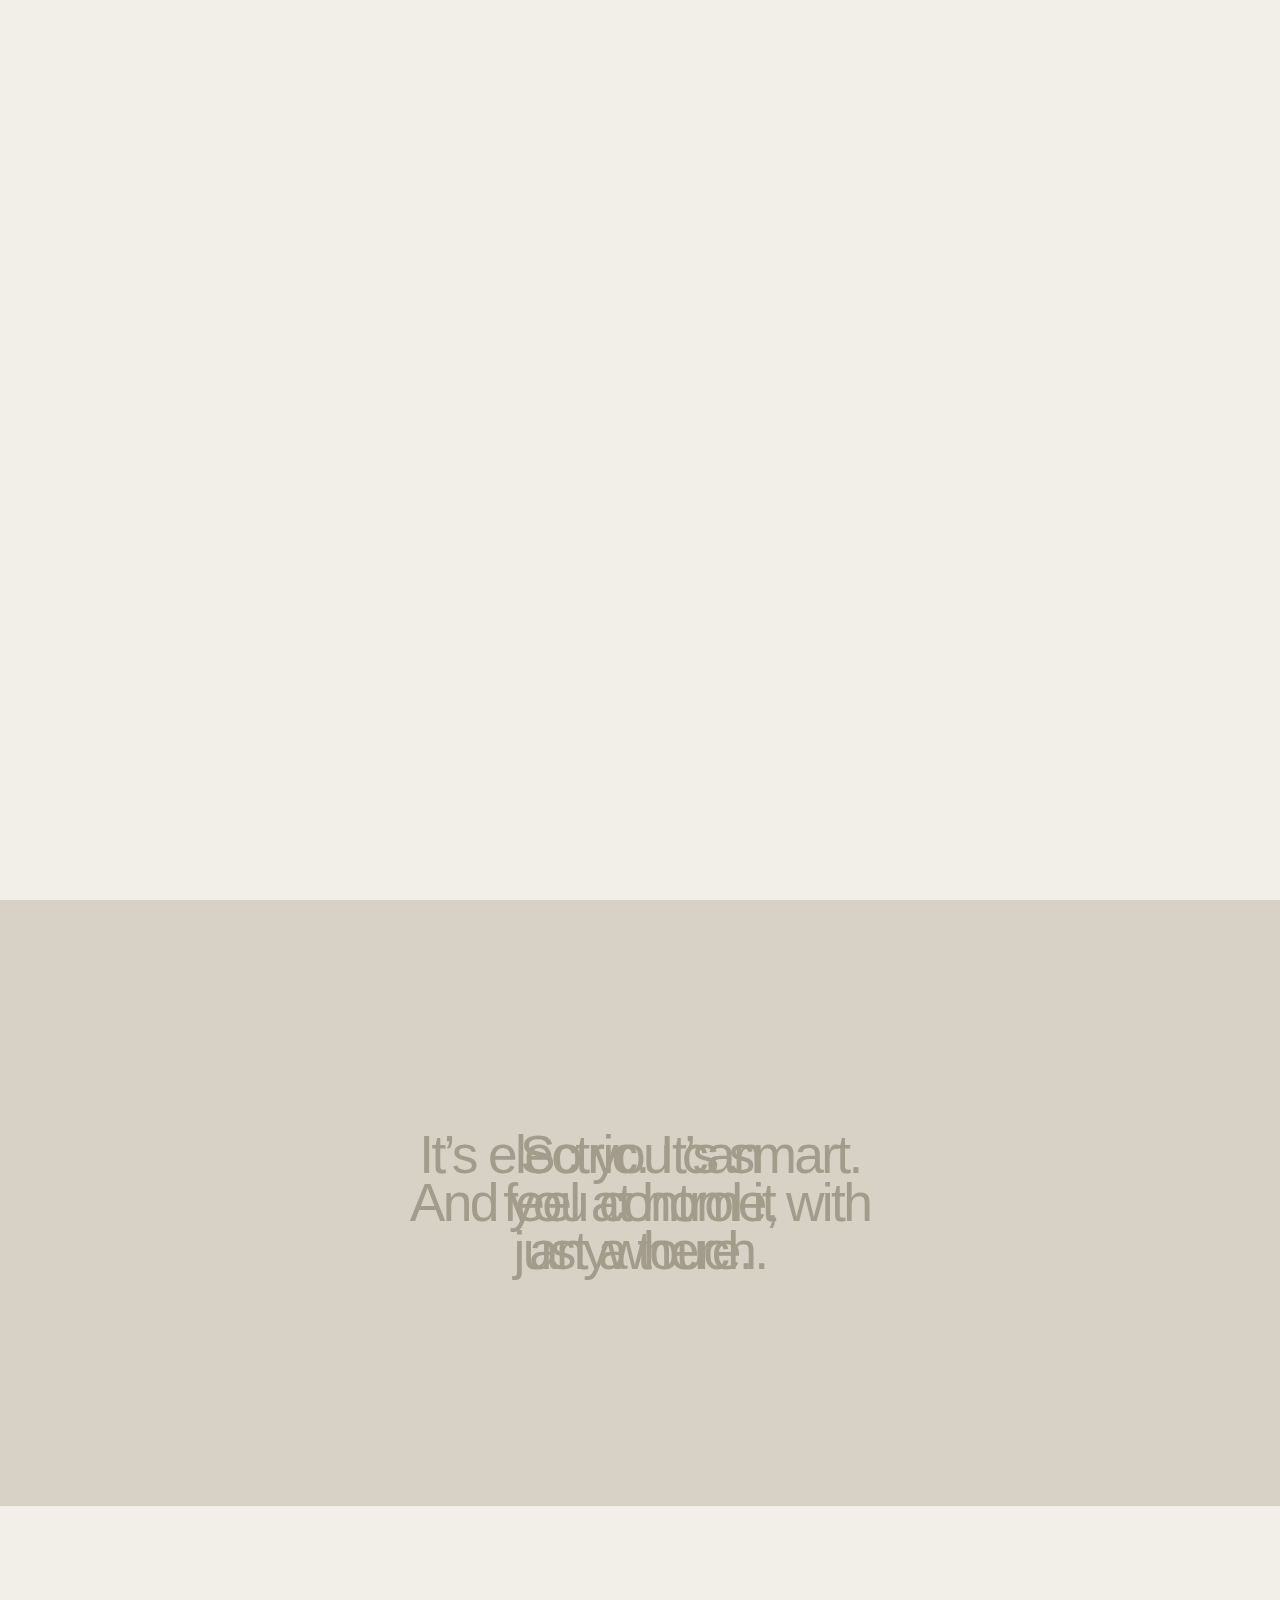
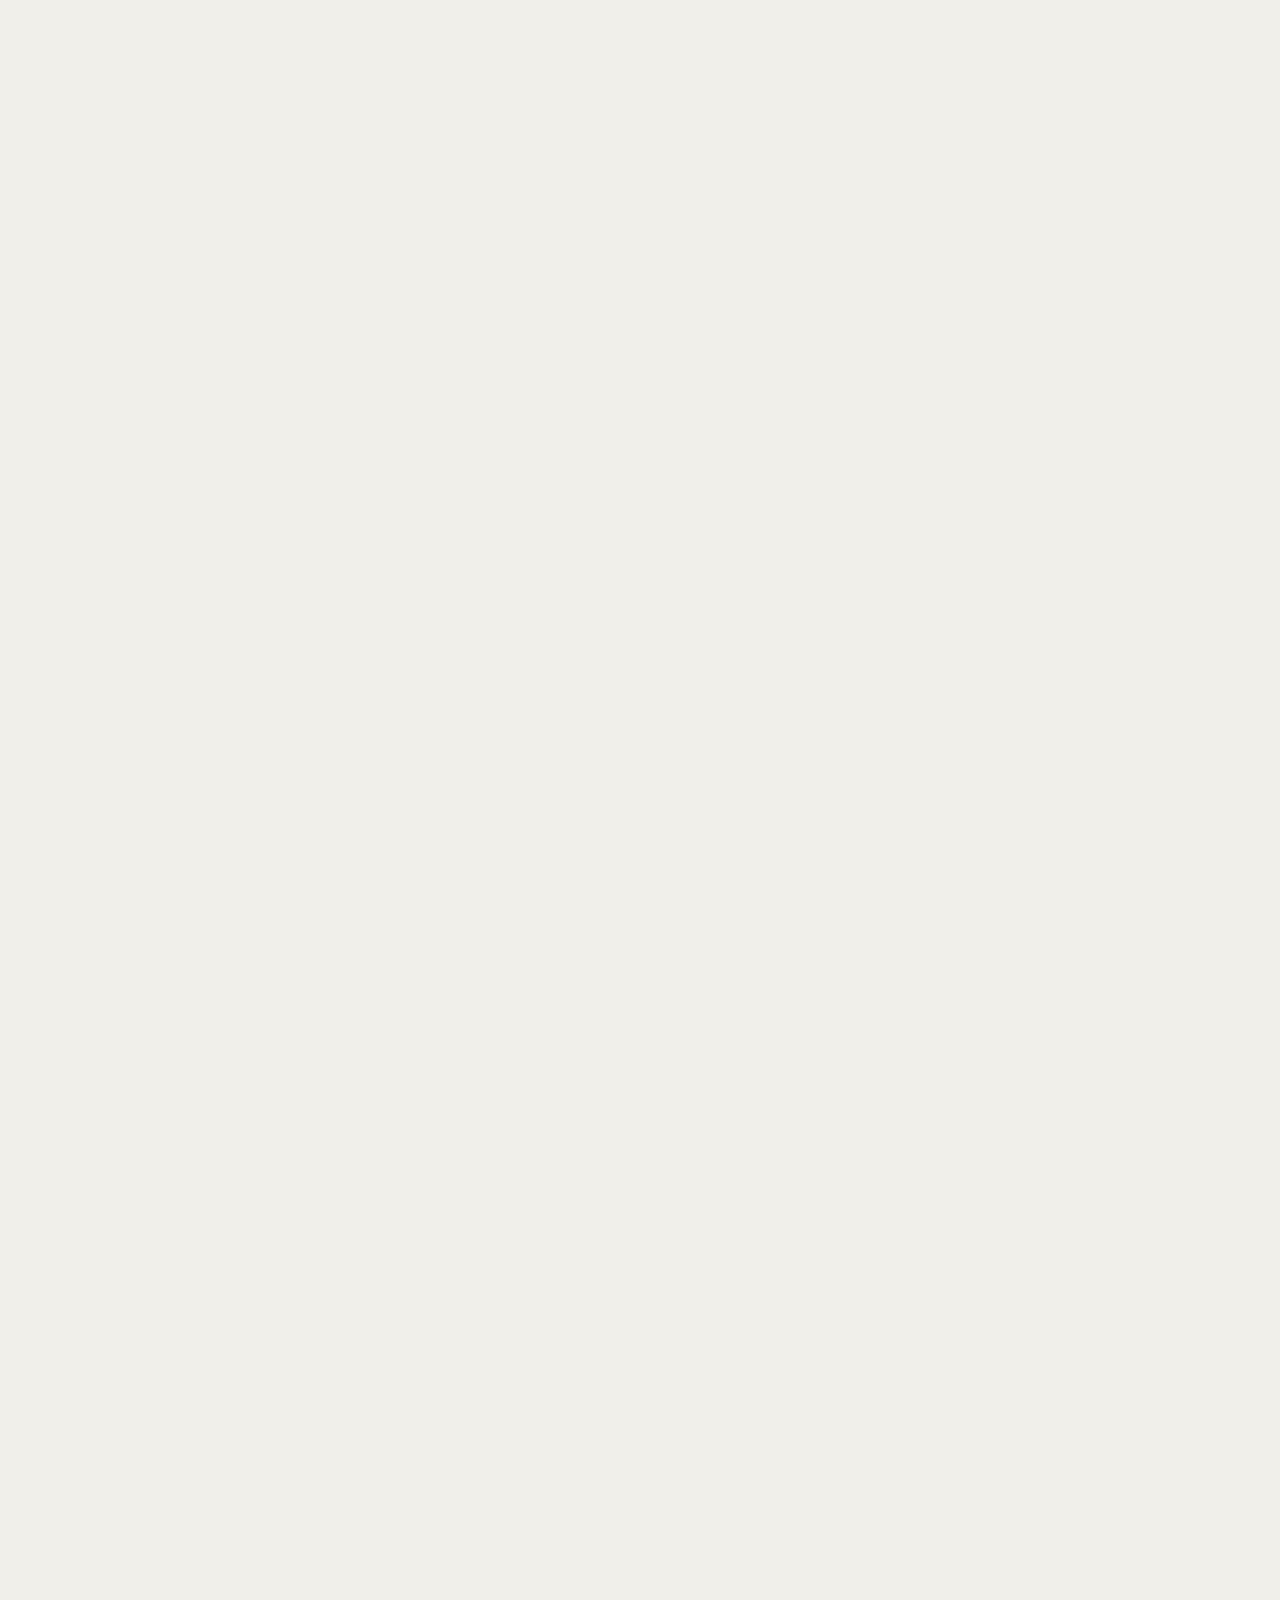
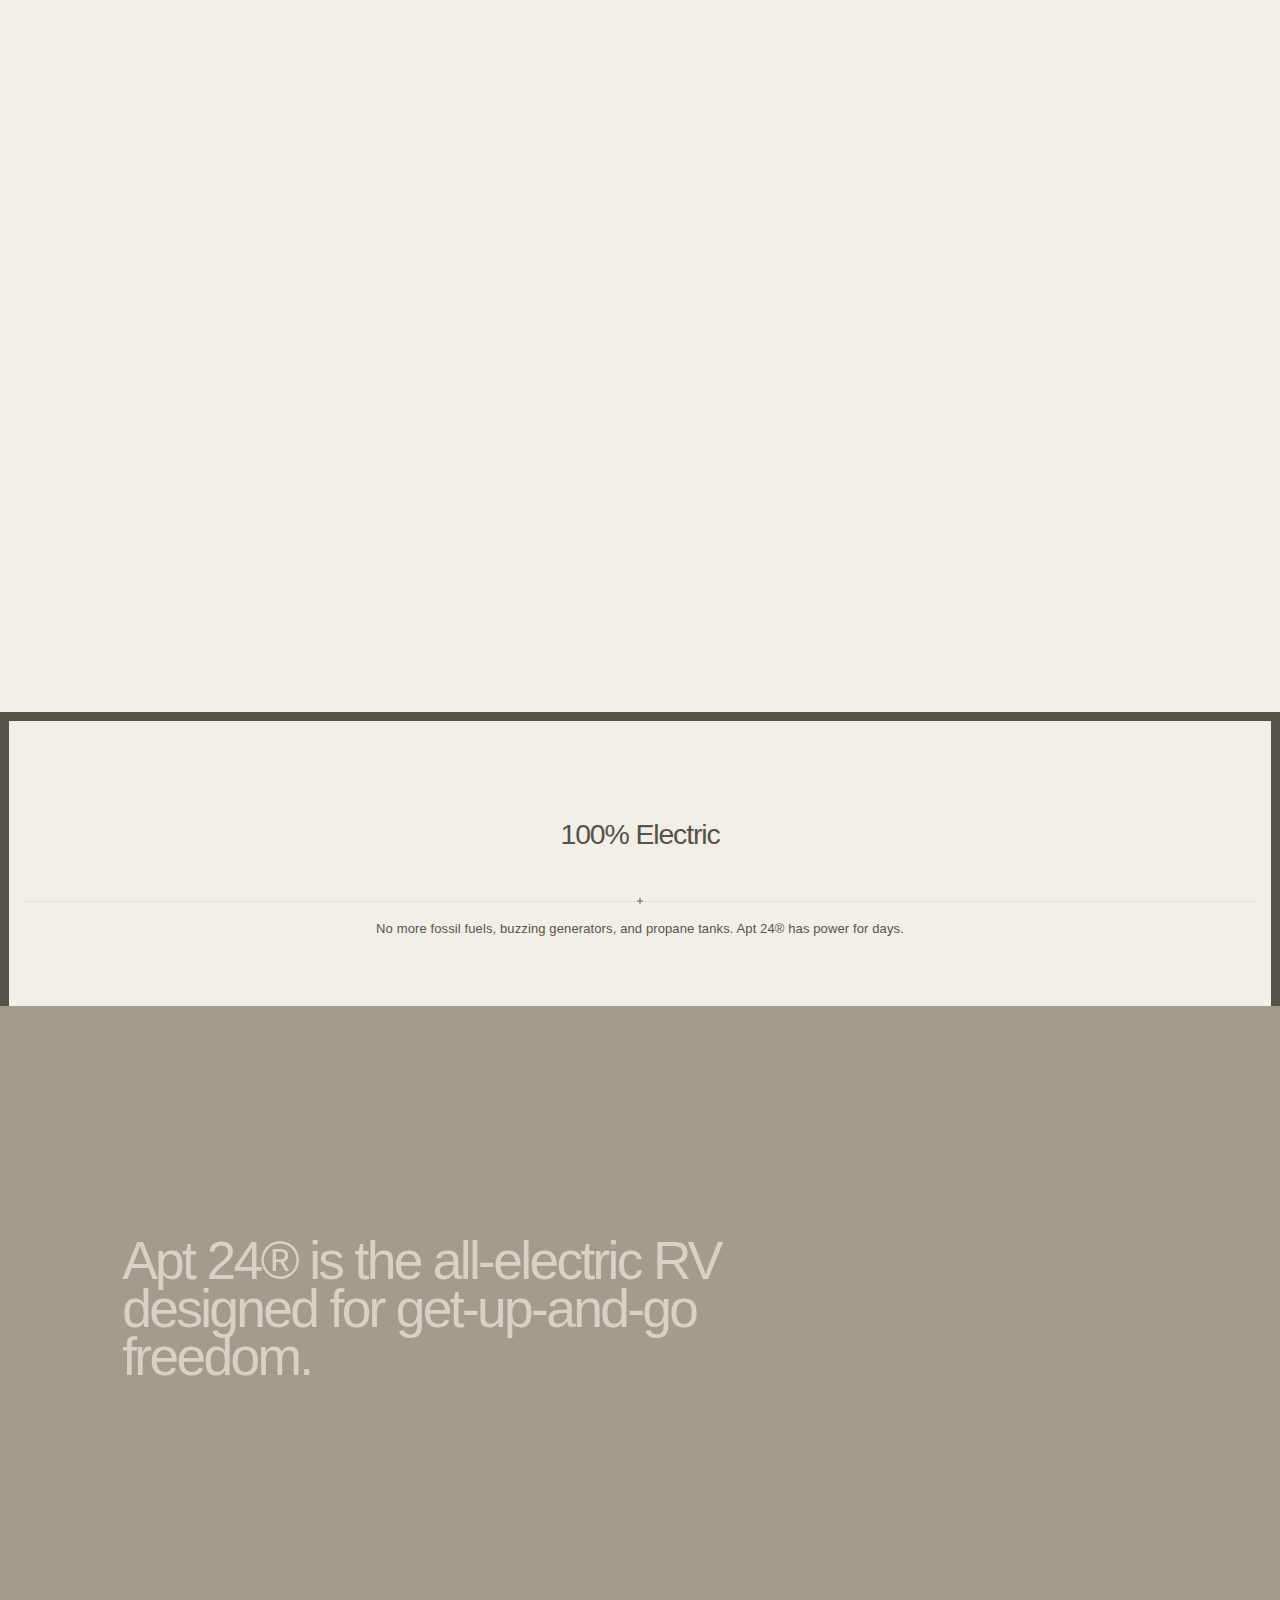
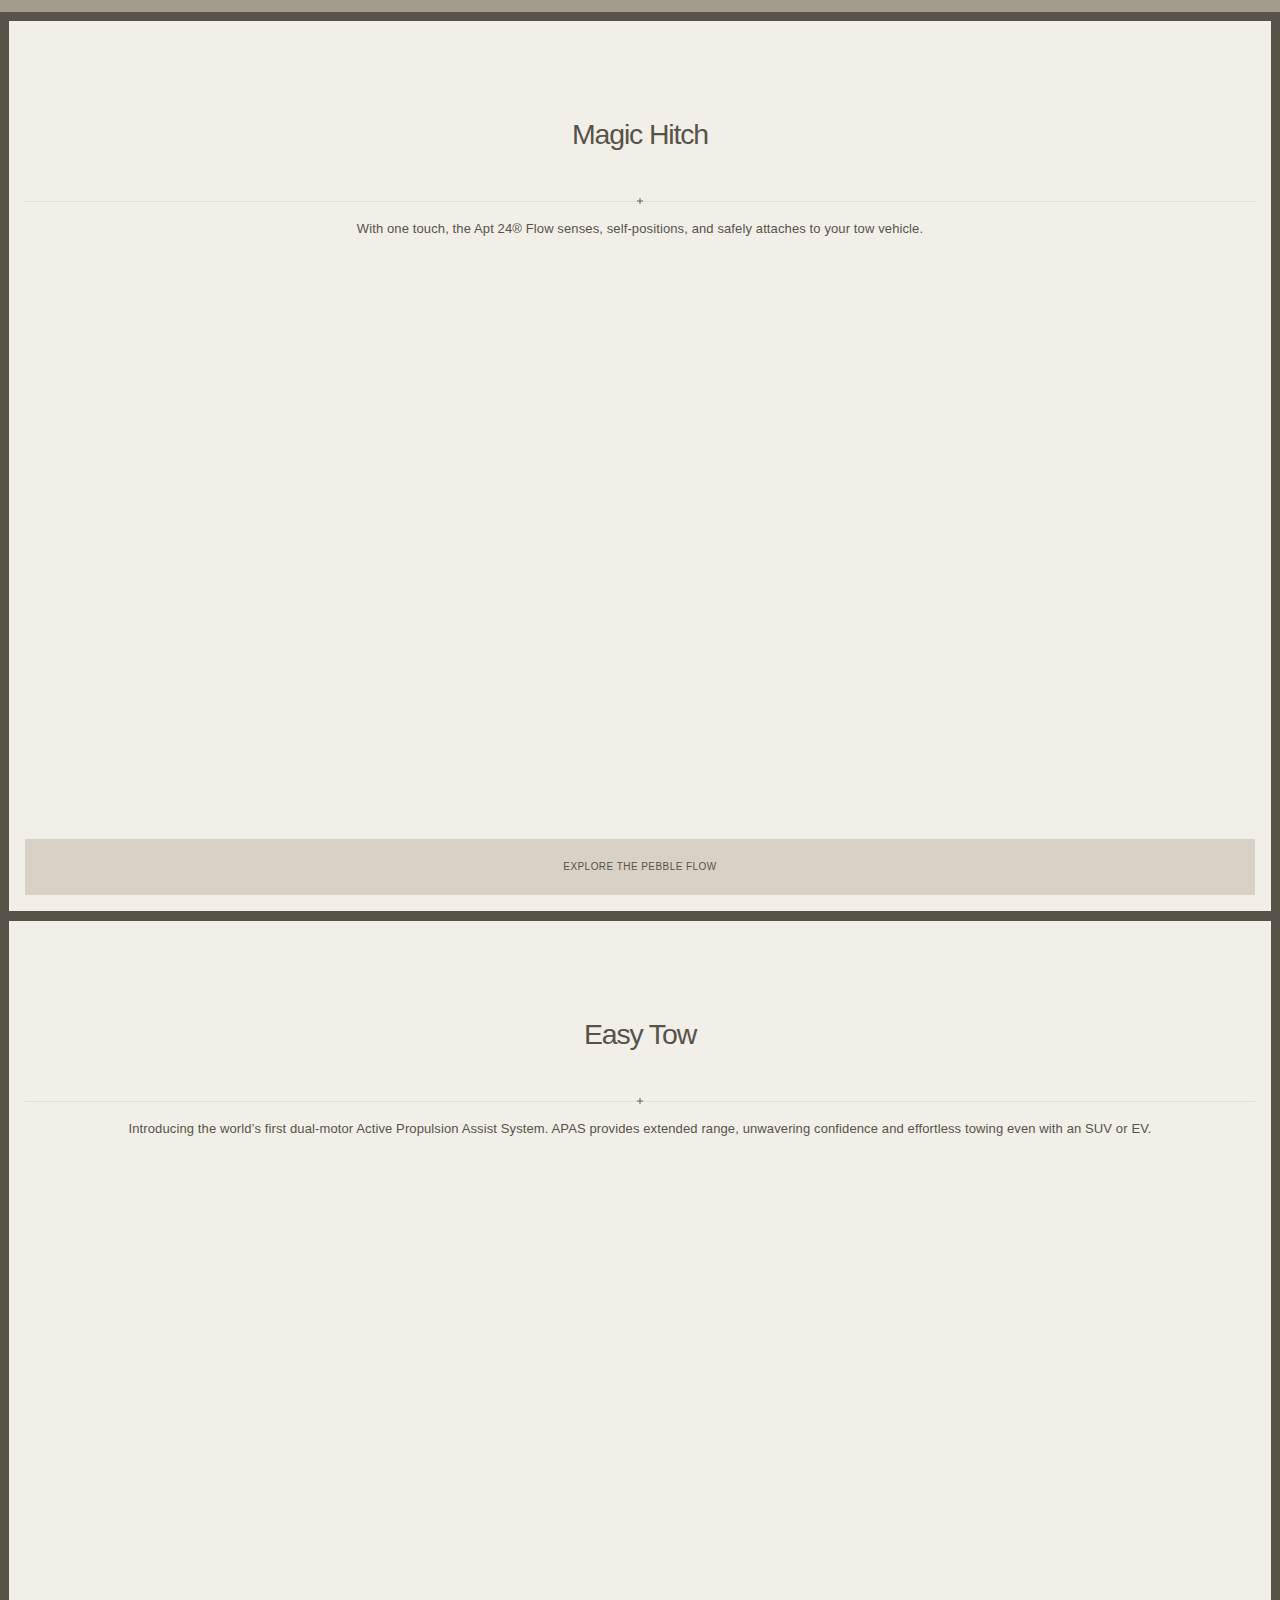
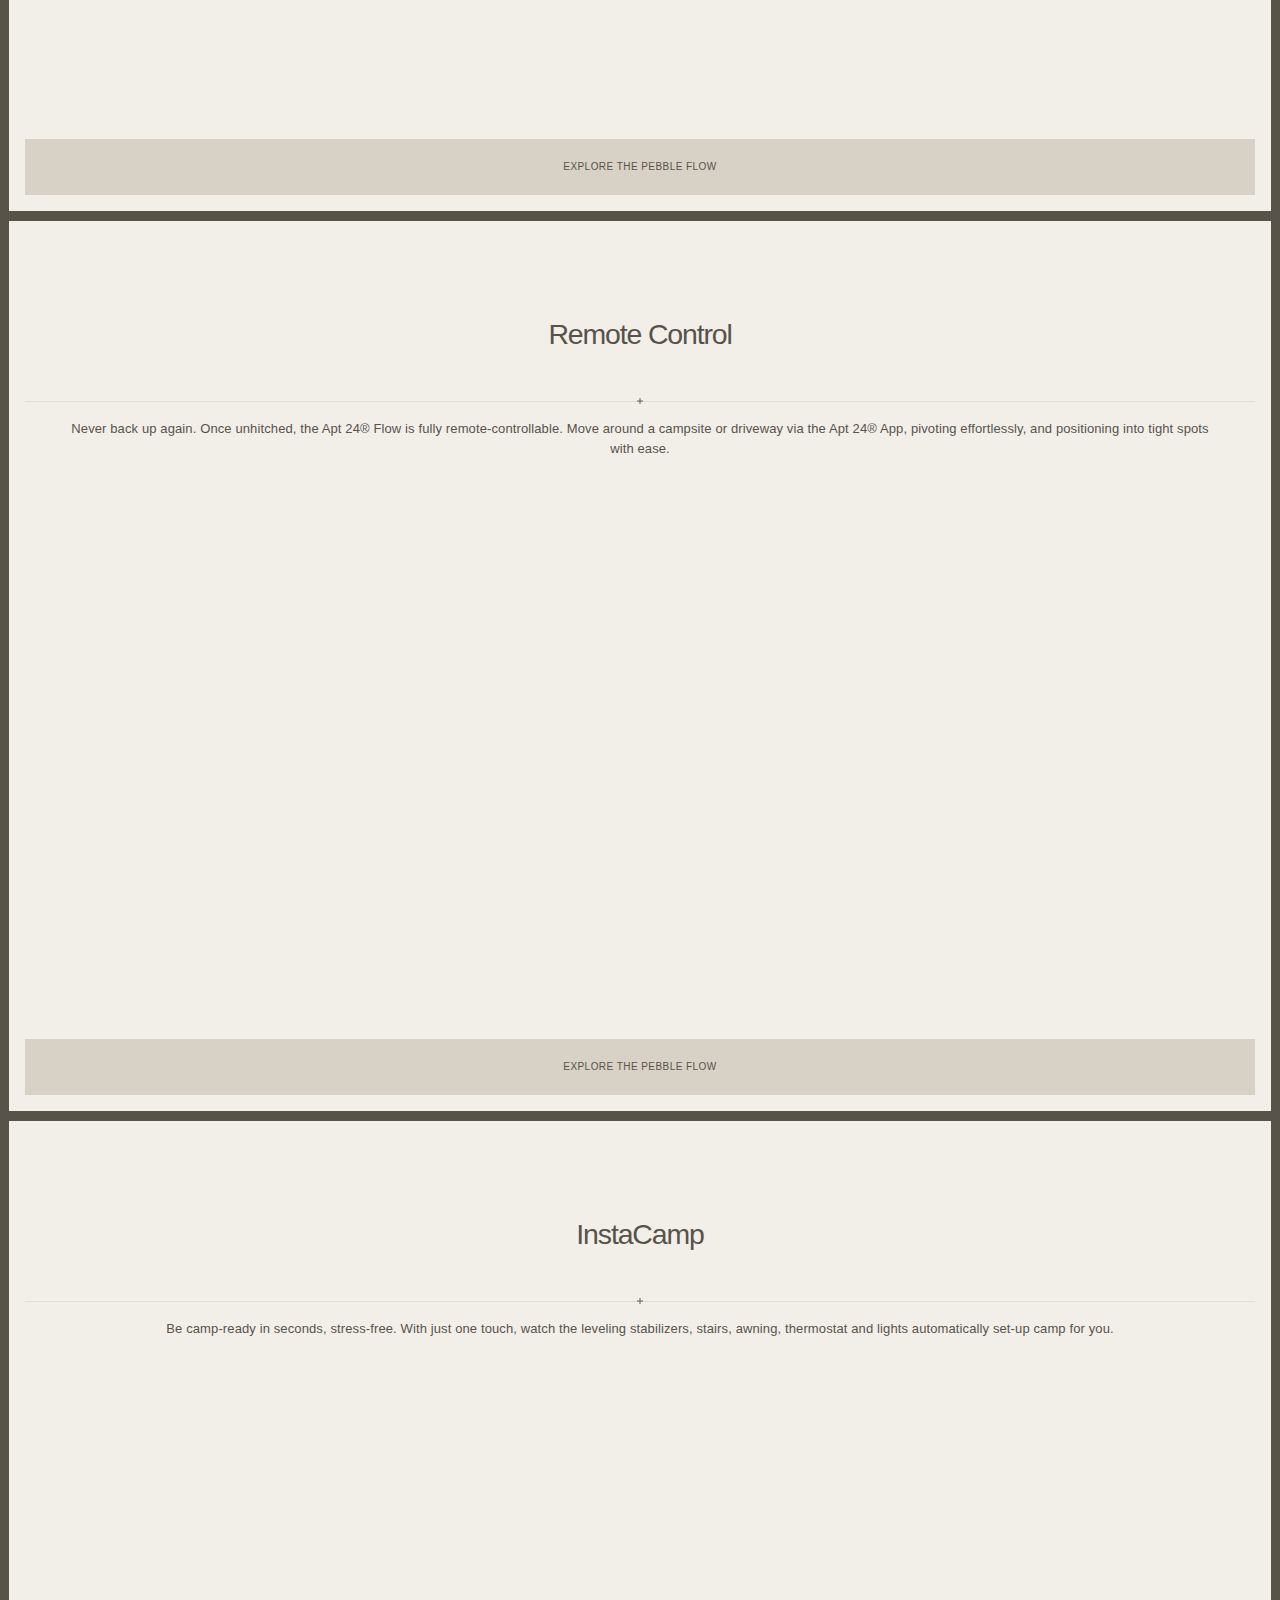
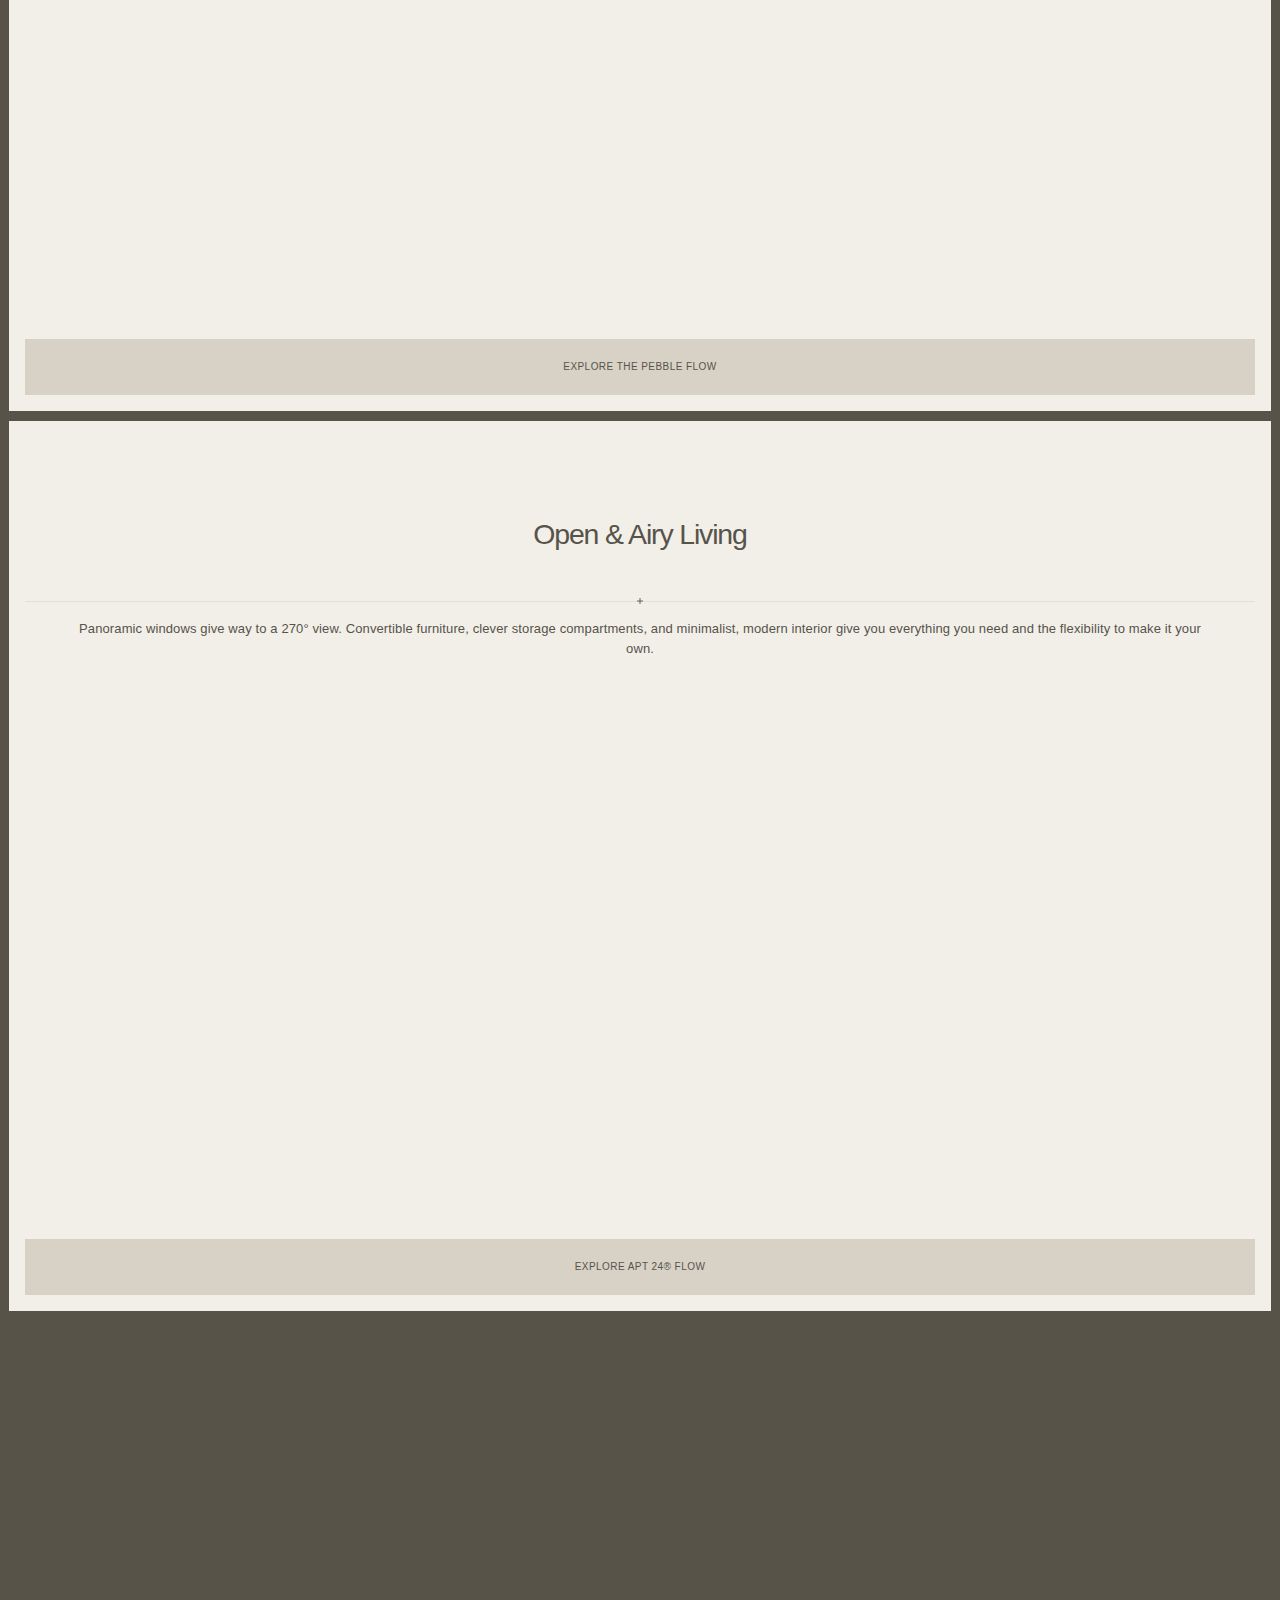
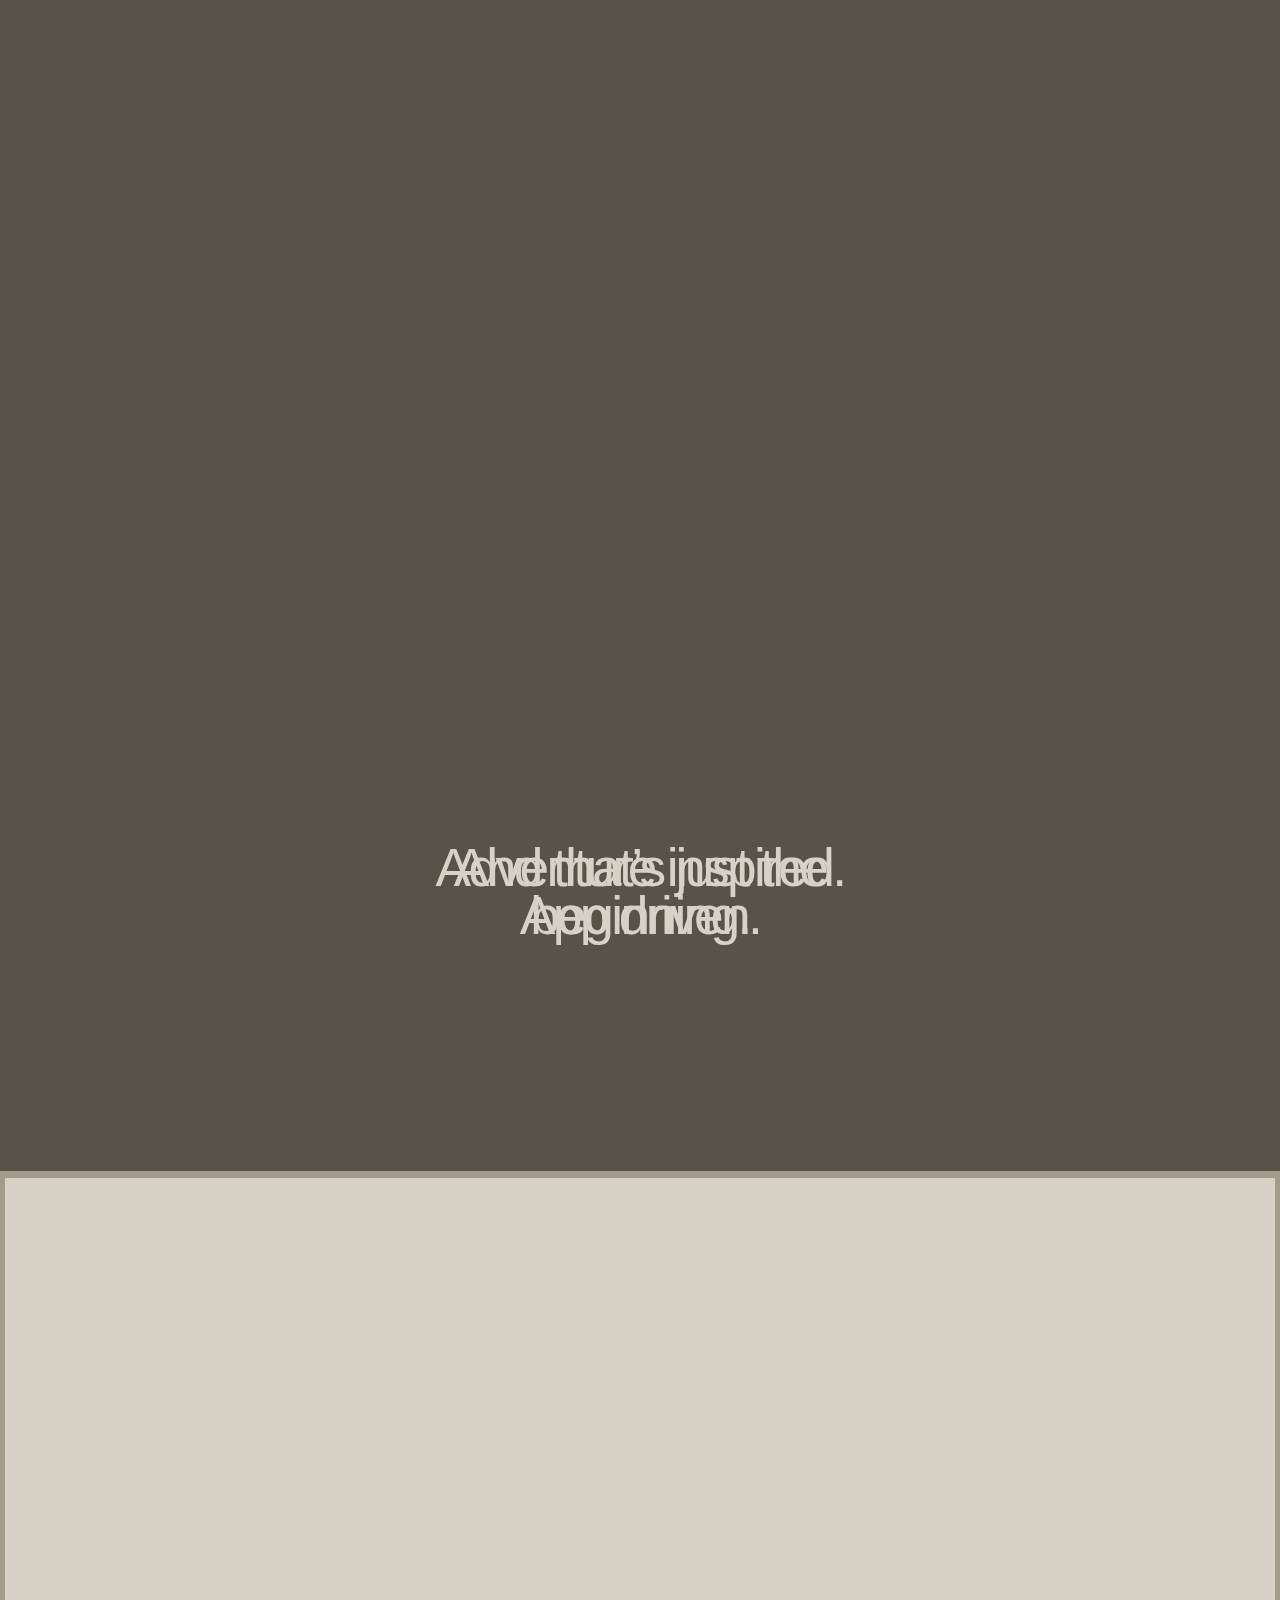
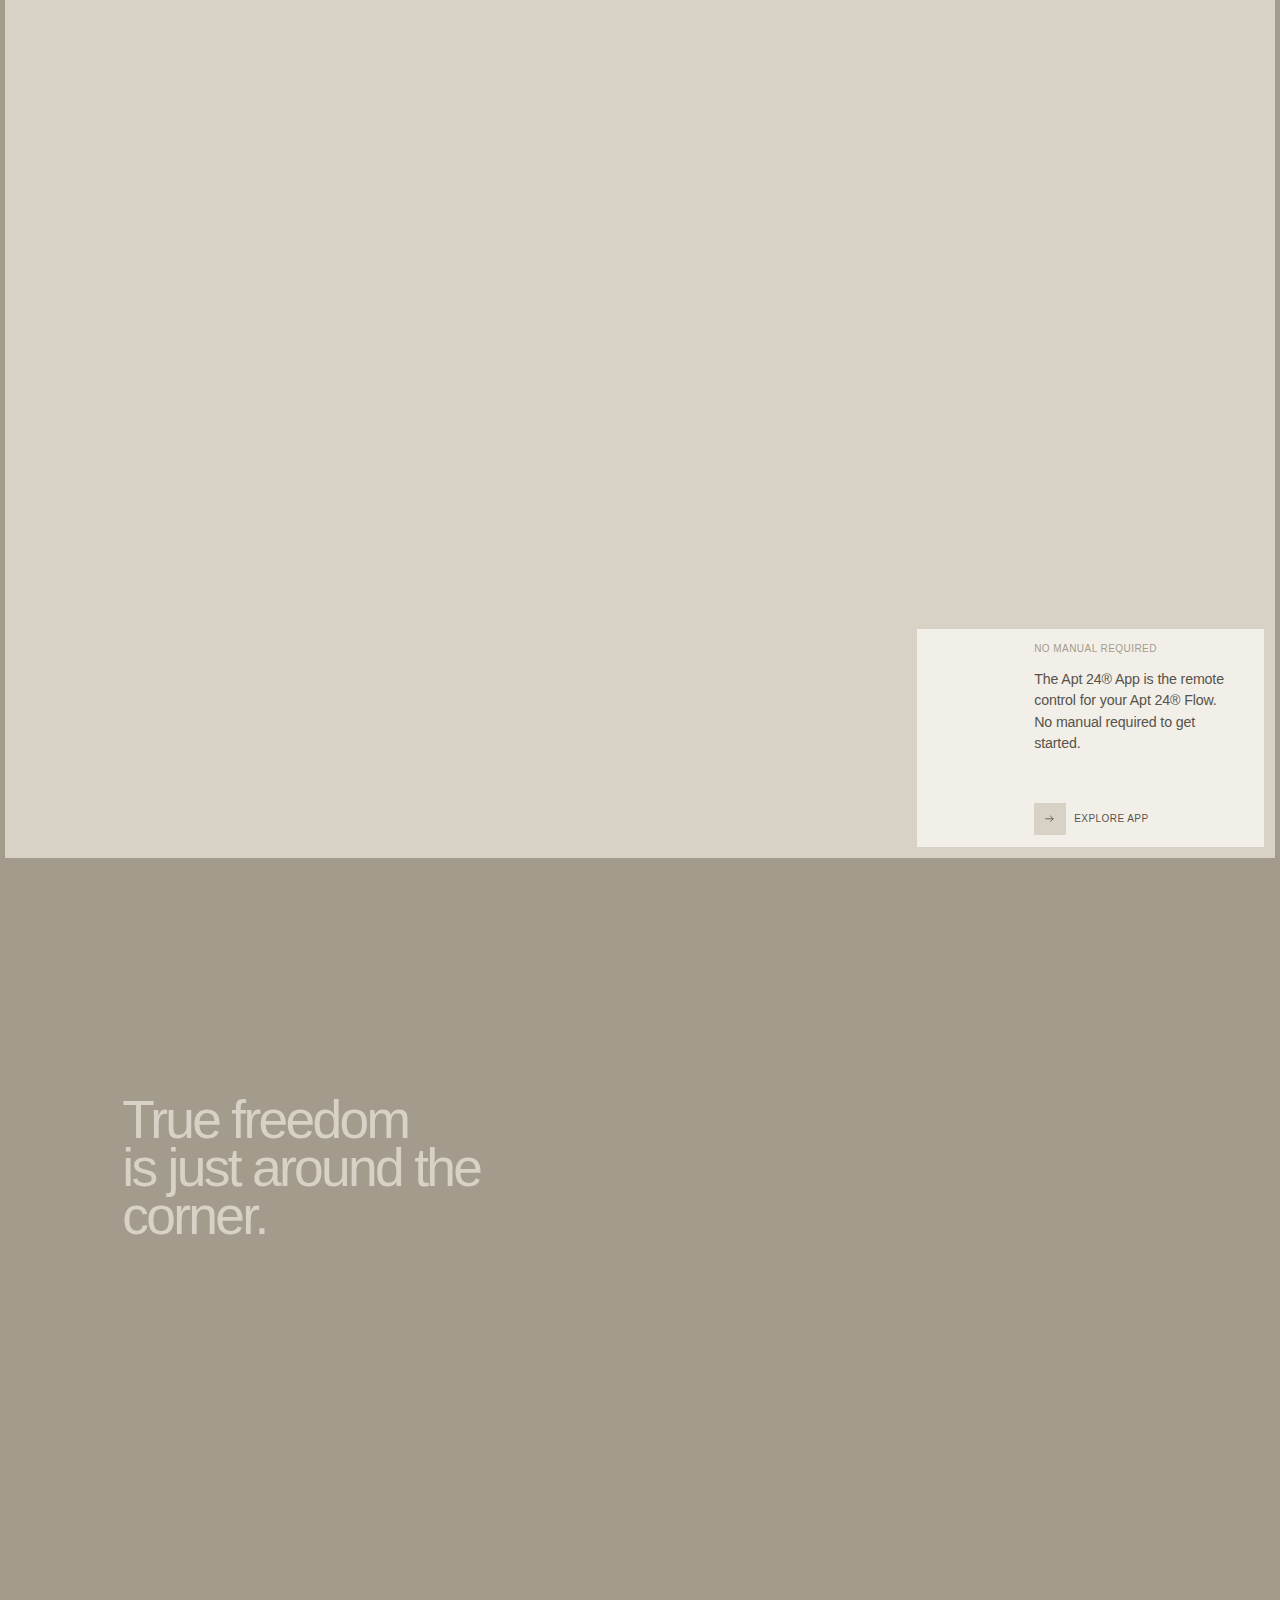
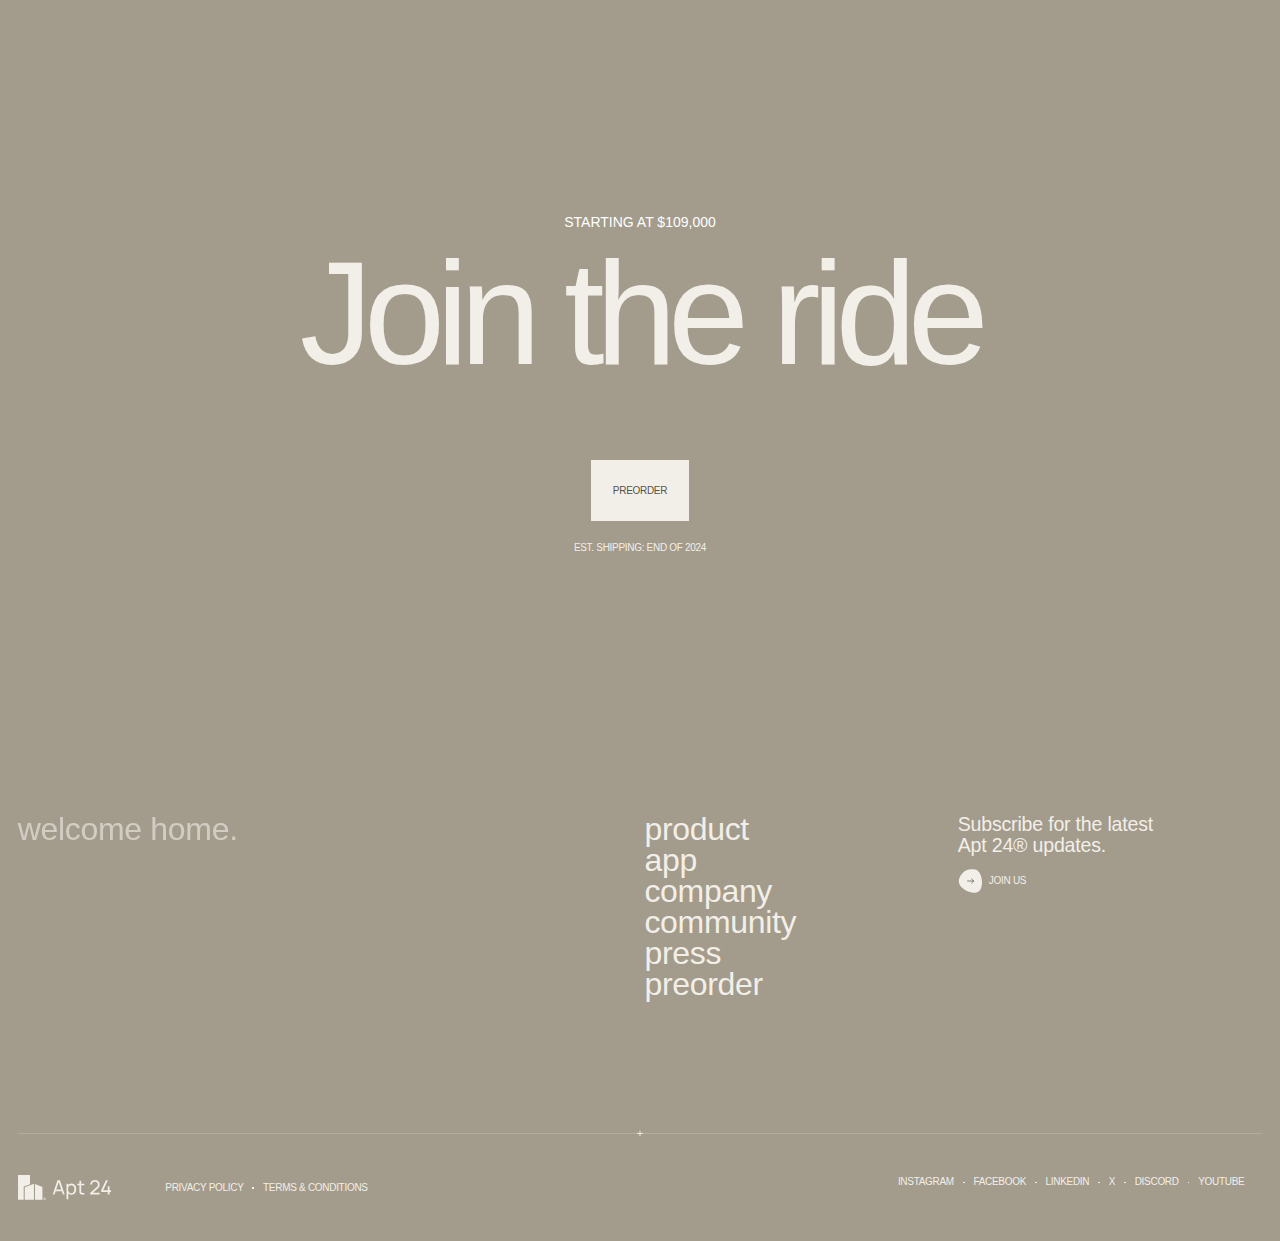
==== index.html @ 3a2ff439 "zugvuz" ====
<!DOCTYPE html>
<html lang="en">

<meta http-equiv="content-type" content="text/html;charset=utf-8" />

<head>
  <meta charSet="utf-8" />
  <title>Apt 24® | Welcome home.</title>
  <meta property="og:title" content="Apt 24® | Welcome home." />
  <meta name="description"
    content="Apt 24® delivers furnished rooms and apartments in a stress-free 24 hour or less process." />
  <meta property="og:image"
    content="../images.prismic.io/pebble-website/652dd7c4fbd9a45bcec81754_Hero_preorder3418.jpg?auto=format%2Ccompress&amp;rect=0%2C276%2C3814%2C2002&amp;w=2400&amp;h=1260" />
  <meta property="og:image:type" content="image/jpg" />
  <meta property="og:image:width" content="2400" />
  <meta property="og:image:height" content="1260" />
  <meta name="twitter:card" content="summary_large_image" />
  <meta name="theme-color" content="#d7d1c6" />
  <meta name="viewport" content="width=device-width, initial-scale=1, maximum-scale=1" />
  <meta name="next-head-count" content="13" />

  <link rel="preload" href="_next/static/css/646bf240409db0ee.css" as="style" />
  <link rel="stylesheet" href="_next/static/css/646bf240409db0ee.css" data-n-g="" />
  <noscript data-n-css=""></noscript>
  <script defer="" nomodule="" src="_next/static/chunks/polyfills-78c92fac7aa8fdd8.js"></script>
  <script defer="" src="_next/static/chunks/512.b814fd0fc16e8e31.js"></script>
  <script defer="" src="_next/static/chunks/966.05cb8cf84f04585f.js"></script>
  <script defer="" src="_next/static/chunks/445.cfdfe7db2fb8cdb6.js"></script>
  <script defer="" src="_next/static/chunks/198.38a58bfda0ee2c10.js"></script>
  <script defer="" src="_next/static/chunks/a0cc58a1.e4679e36746576ea.js"></script>
  <script defer="" src="_next/static/chunks/74.a08a5e5c8f366e45.js"></script>
  <script defer="" src="_next/static/chunks/189.92d20287322daf5f.js"></script>
  <script defer="" src="_next/static/chunks/183.24ba0455d43ffe01.js"></script>
  <script src="_next/static/chunks/webpack-232e8d767d254290.js" defer=""></script>
  <script src="_next/static/chunks/framework-7a7e500878b44665.js" defer=""></script>
  <script src="_next/static/chunks/main-270ef8e3038ac606.js" defer=""></script>
  <script src="_next/static/chunks/pages/_app-4d9f48ab02c56b49.js" defer=""></script>
  <script src="_next/static/chunks/204-1b625a400bc30913.js" defer=""></script>
  <script src="_next/static/chunks/979-77dc2bf017621503.js" defer=""></script>
  <script src="_next/static/chunks/pages/index-f79f400bc9ec0f4e.js" defer=""></script>
  <script src="_next/static/onRaojyhV_WCMUqdx8p5s/_buildManifest.js" defer=""></script>
  <script src="_next/static/onRaojyhV_WCMUqdx8p5s/_ssgManifest.js" defer=""></script>

  <style id="__jsx-8935904e0eecb917">
    .style-mail.jsx-8935904e0eecb917 {
      &.mce_inline_error.jsx-8935904e0eecb917 {
        color: red;

        &.jsx-8935904e0eecb917::-webkit-input-placeholder {
          color: red
        }

        &.jsx-8935904e0eecb917:-moz-placeholder {
          color: red
        }

        &.jsx-8935904e0eecb917::-moz-placeholder {
          color: red
        }

        &.jsx-8935904e0eecb917:-ms-input-placeholder {
          color: red
        }

        &.jsx-8935904e0eecb917::-ms-input-placeholder {
          color: red
        }

        &.jsx-8935904e0eecb917::placeholder {
          color: red
        }
      }

      &.jsx-8935904e0eecb917::-webkit-input-placeholder {
        color: #fb7339
      }

      &.jsx-8935904e0eecb917:-moz-placeholder {
        color: #fb7339
      }

      &.jsx-8935904e0eecb917::-moz-placeholder {
        color: #fb7339
      }

      &.jsx-8935904e0eecb917:-ms-input-placeholder {
        color: #fb7339
      }

      &.jsx-8935904e0eecb917::-ms-input-placeholder {
        color: #fb7339
      }

      &.jsx-8935904e0eecb917::placeholder {
        color: #fb7339
      }
    }
  </style>
</head>

<body>
  <div id="__next">
    <div class="loader fixed top-0 left-0 w-full h-screen bg-white z-loader"></div>
    <div
      class="fixed top-0 left-0 w-screen h-screen backdrop-blur-[100px] bg-[rgba(184,176,165,0.80)] z-headerOverlay pointer-events-none opacity-0 xl:hidden">
    </div>
    <header
      class="header flex justify-between items-start fixed top-container-mobile md:top-container w-full px-container-mobile md:px-container pointer-events-none z-header"
      style="opacity: 1; visibility: inherit;">
      <div
        class="header-logo relative rounded-12 pointer-events-auto overflow-hidden transition-bg duration-global ease-out opacity-0 bg-white h-[5.6rem] lg:h-[6.6rem] w-[5.6rem] lg:w-[6.6rem]"
        style="translate: none; rotate: none; scale: none; transform: translate(0px, 0px); opacity: 1; visibility: inherit;">
        <a class="flex items-center justify-center w-full h-full" href="/">
          <div class="w-[1.8rem] lg:w-[2.3rem] svg-wrapper" style="transform: rotate(7.5deg);"><svg width="62"
              height="60" viewBox="0 0 62 60" fill="none" xmlns="http://www.w3.org/2000/svg">
              <path
                d="M26.5079 22.5713L13.2003 27.9044C12.9921 27.9877 12.8146 28.1263 12.6898 28.3031C12.5651 28.4799 12.4986 28.6871 12.4987 28.8989V59.885H0V0H26.5079V22.5713Z"
                fill="url(#paint0_radial_2_12)" />
              <path d="M28.145 24.2696L35.2272 21.4321V59.885H14.8137V29.6128L28.0996 24.2904L28.145 24.2696Z"
                fill="url(#paint1_radial_2_12)" />
              <path d="M53.8965 59.885H37.5422V21.525L53.8965 29.0052V59.885Z" fill="url(#paint2_radial_2_12)" />
              <path
                d="M58.0933 57.0608H58.625C58.7975 57.0608 58.9388 57.0369 59.049 56.989C59.1592 56.9411 59.2143 56.8261 59.2143 56.644C59.2143 56.5626 59.1951 56.4979 59.1568 56.45C59.1185 56.4021 59.0682 56.3662 59.0059 56.3422C58.9484 56.3135 58.8813 56.2943 58.8047 56.2847C58.7328 56.2751 58.6634 56.2704 58.5963 56.2704H58.0933V57.0608ZM57.4968 55.8033H58.6322C59.0107 55.8033 59.3005 55.8703 59.5018 56.0045C59.7078 56.1386 59.8108 56.3686 59.8108 56.6943C59.8108 56.8333 59.7892 56.9531 59.7461 57.0537C59.7078 57.1495 59.6527 57.2285 59.5808 57.2908C59.5089 57.3531 59.4251 57.401 59.3293 57.4345C59.2335 57.4681 59.1305 57.4896 59.0203 57.4992L59.8251 58.8143H59.1999L58.4669 57.5279H58.0933V58.8143H57.4968V55.8033ZM56.541 57.3124C56.541 57.619 56.5937 57.9016 56.6991 58.1603C56.8045 58.419 56.9483 58.6442 57.1303 58.8358C57.3124 59.0227 57.5256 59.1688 57.7699 59.2742C58.019 59.3796 58.2849 59.4323 58.5676 59.4323C58.8454 59.4323 59.1065 59.3796 59.3508 59.2742C59.6 59.1688 59.8156 59.0227 59.9976 58.8358C60.1797 58.6442 60.3234 58.419 60.4288 58.1603C60.539 57.9016 60.5941 57.619 60.5941 57.3124C60.5941 57.0057 60.539 56.7255 60.4288 56.4716C60.3234 56.2129 60.1797 55.9901 59.9976 55.8033C59.8156 55.6164 59.6 55.4703 59.3508 55.3649C59.1065 55.2595 58.8454 55.2068 58.5676 55.2068C58.2849 55.2068 58.019 55.2595 57.7699 55.3649C57.5256 55.4703 57.3124 55.6164 57.1303 55.8033C56.9483 55.9901 56.8045 56.2129 56.6991 56.4716C56.5937 56.7255 56.541 57.0057 56.541 57.3124ZM55.808 57.3124C55.808 56.9051 55.8823 56.5363 56.0308 56.2057C56.1841 55.8751 56.3877 55.5949 56.6416 55.3649C56.8956 55.1302 57.1878 54.9505 57.5184 54.8259C57.8537 54.6966 58.2034 54.6319 58.5676 54.6319C58.9317 54.6319 59.279 54.6966 59.6095 54.8259C59.9449 54.9505 60.2395 55.1302 60.4935 55.3649C60.7474 55.5949 60.9486 55.8751 61.0971 56.2057C61.2504 56.5363 61.3271 56.9051 61.3271 57.3124C61.3271 57.7244 61.2504 58.0957 61.0971 58.4262C60.9486 58.7568 60.7474 59.0394 60.4935 59.2742C60.2395 59.5089 59.9449 59.6886 59.6095 59.8132C59.279 59.9377 58.9317 60 58.5676 60C58.2034 60 57.8537 59.9377 57.5184 59.8132C57.1878 59.6886 56.8956 59.5089 56.6416 59.2742C56.3877 59.0394 56.1841 58.7568 56.0308 58.4262C55.8823 58.0957 55.808 57.7244 55.808 57.3124Z"
                fill="url(#paint3_radial_2_12)" />
              <defs>
                <radialGradient id="paint0_radial_2_12" cx="0" cy="0" r="1" gradientUnits="userSpaceOnUse"
                  gradientTransform="translate(21 25) rotate(50.8067) scale(41.9345 42.862)">
                  <stop stop-color="#575349" stop-opacity="0.69" />
                  <stop offset="1" stop-color="#575349" />
                </radialGradient>
                <radialGradient id="paint1_radial_2_12" cx="0" cy="0" r="1" gradientUnits="userSpaceOnUse"
                  gradientTransform="translate(21 25) rotate(50.8067) scale(41.9345 42.862)">
                  <stop stop-color="#575349" stop-opacity="0.69" />
                  <stop offset="1" stop-color="#575349" />
                </radialGradient>
                <radialGradient id="paint2_radial_2_12" cx="0" cy="0" r="1" gradientUnits="userSpaceOnUse"
                  gradientTransform="translate(21 25) rotate(50.8067) scale(41.9345 42.862)">
                  <stop stop-color="#575349" stop-opacity="0.69" />
                  <stop offset="1" stop-color="#575349" />
                </radialGradient>
                <radialGradient id="paint3_radial_2_12" cx="0" cy="0" r="1" gradientUnits="userSpaceOnUse"
                  gradientTransform="translate(21 25) rotate(50.8067) scale(41.9345 42.862)">
                  <stop stop-color="#575349" stop-opacity="0.69" />
                  <stop offset="1" stop-color="#575349" />
                </radialGradient>
              </defs>
            </svg>
          </div>
        </a>
      </div>
      <div class="hidden xl:flex items-center lg:h-[6.6rem] opacity-0"
        style="translate: none; rotate: none; scale: none; transform: translate(0px, 0px); opacity: 1; visibility: inherit;">
        <div class="flex justify-center items-center gap-x-16 relative h-full p-[2.4rem] overflow-hidden">
          <div class="absolute top-0 left-0 w-full h-full bg-white rounded-s-12 rounded-e-none -z-1 pointer-events-auto"
            style="translate: none; rotate: none; scale: none; transform: translate(299.5208px, 0px);"></div>
          <div
            class="absolute right-0 top-1/2 -translate-y-1/2 w-[6.2rem] h-full flex justify-center items-center cursor-pointer pointer-events-auto"
            style="pointer-events: auto;">
            <div class="w-10 h-10 flex flex-col justify-center gap-y-[0.3rem]"><span
                class="h-[1px] bg-dark_grey w-full origin-left"
                style="translate: none; rotate: none; scale: none; transform: translate(0px, 0px);"></span><span
                class="h-[1px] bg-dark_grey w-full origin-left"
                style="translate: none; rotate: none; scale: none; transform: translate(0px, 0px);"></span><span
                class="h-[1px] bg-dark_grey w-full origin-left"
                style="translate: none; rotate: none; scale: none; transform: translate(0px, 0px);"></span></div>
          </div>
          <div class="pointer-events-none"><a class="body-mono-10 tracking-0.05 text-dark_grey"
              href="/pebble-flow"><span class="words chars splitting" style="--word-total: 1; --char-total: 7;"><span
                  class="word" data-word="Product" style="--word-index: 0;"><span class="char" data-char="P"
                    style="--char-index: 0; opacity: 0; visibility: hidden;">P</span><span class="char" data-char="r"
                    style="--char-index: 1; opacity: 0; visibility: hidden;">r</span><span class="char" data-char="o"
                    style="--char-index: 2; opacity: 0; visibility: hidden;">o</span><span class="char" data-char="d"
                    style="--char-index: 3; opacity: 0; visibility: hidden;">d</span><span class="char" data-char="u"
                    style="--char-index: 4; opacity: 0; visibility: hidden;">u</span><span class="char" data-char="c"
                    style="--char-index: 5; opacity: 0; visibility: hidden;">c</span><span class="char" data-char="t"
                    style="--char-index: 6; opacity: 0; visibility: hidden;">t</span></span></span></a></div>
          <div class="pointer-events-none"><a class="body-mono-10 tracking-0.05 text-dark_grey" href="/pebble-app"><span
                class="words chars splitting" style="--word-total: 1; --char-total: 3;"><span class="word"
                  data-word="App" style="--word-index: 0;"><span class="char" data-char="A"
                    style="--char-index: 0; opacity: 0; visibility: hidden;">A</span><span class="char" data-char="p"
                    style="--char-index: 1; opacity: 0; visibility: hidden;">p</span><span class="char" data-char="p"
                    style="--char-index: 2; opacity: 0; visibility: hidden;">p</span></span></span></a></div>
          <div class="pointer-events-none"><a class="body-mono-10 tracking-0.05 text-dark_grey" href="/company"><span
                class="words chars splitting" style="--word-total: 1; --char-total: 7;"><span class="word"
                  data-word="Company" style="--word-index: 0;"><span class="char" data-char="C"
                    style="--char-index: 0; opacity: 0; visibility: hidden;">C</span><span class="char" data-char="o"
                    style="--char-index: 1; opacity: 0; visibility: hidden;">o</span><span class="char" data-char="m"
                    style="--char-index: 2; opacity: 0; visibility: hidden;">m</span><span class="char" data-char="p"
                    style="--char-index: 3; opacity: 0; visibility: hidden;">p</span><span class="char" data-char="a"
                    style="--char-index: 4; opacity: 0; visibility: hidden;">a</span><span class="char" data-char="n"
                    style="--char-index: 5; opacity: 0; visibility: hidden;">n</span><span class="char" data-char="y"
                    style="--char-index: 6; opacity: 0; visibility: hidden;">y</span></span></span></a></div>
          <div class="pointer-events-none"><a class="body-mono-10 tracking-0.05 text-dark_grey" href="/community"><span
                class="words chars splitting" style="--word-total: 1; --char-total: 9;"><span class="word"
                  data-word="Community" style="--word-index: 0;"><span class="char" data-char="C"
                    style="--char-index: 0; opacity: 0; visibility: hidden;">C</span><span class="char" data-char="o"
                    style="--char-index: 1; opacity: 0; visibility: hidden;">o</span><span class="char" data-char="m"
                    style="--char-index: 2; opacity: 0; visibility: hidden;">m</span><span class="char" data-char="m"
                    style="--char-index: 3; opacity: 0; visibility: hidden;">m</span><span class="char" data-char="u"
                    style="--char-index: 4; opacity: 0; visibility: hidden;">u</span><span class="char" data-char="n"
                    style="--char-index: 5; opacity: 0; visibility: hidden;">n</span><span class="char" data-char="i"
                    style="--char-index: 6; opacity: 0; visibility: hidden;">i</span><span class="char" data-char="t"
                    style="--char-index: 7; opacity: 0; visibility: hidden;">t</span><span class="char" data-char="y"
                    style="--char-index: 8; opacity: 0; visibility: hidden;">y</span></span></span></a></div>
        </div>
        <div class="p-[0.2rem] bg-white h-full rounded-e-12 rounded-s-none pointer-events-auto words chars splitting"
          style="--word-total: 1; --char-total: 8;"><a
            class="bg-light_beige flex justify-center items-center h-full rounded-10 px-20 body-mono-10 tracking-0.05 text-dark_grey"
            href="/preorder"><span class="word" data-word="Preorder" style="--word-index: 0;"><span class="char"
                data-char="P" style="--char-index: 0; opacity: 1;">P</span><span class="char" data-char="r"
                style="--char-index: 1; opacity: 1;">r</span><span class="char" data-char="e"
                style="--char-index: 2; opacity: 1;">e</span><span class="char" data-char="o"
                style="--char-index: 3; opacity: 1;">o</span><span class="char" data-char="r"
                style="--char-index: 4; opacity: 1;">r</span><span class="char" data-char="d"
                style="--char-index: 5; opacity: 1;">d</span><span class="char" data-char="e"
                style="--char-index: 6; opacity: 1;">e</span><span class="char" data-char="r"
                style="--char-index: 7; opacity: 1;">r</span></span></a></div>
      </div>
      <div class="flex flex-col gap-y-[2.7rem] xl:hidden items-center relative pointer-events-none z-1"
        style="translate: none; rotate: none; scale: none; transform: translate(0px, -8.6rem); opacity: 1; visibility: inherit;">
        <div
          class="block xl:hidden absolute top-0 left-0 w-full h-full rounded-13 overflow-hidden bg-white pointer-events-none">
          <div class="absolute top-0 left-0 w-full h-full bg-dots bg-size-dots bg-repeat opacity-40"></div>
        </div>
        <div class="flex items-center bg-white rounded-10 z-1 pointer-events-auto">
          <div class="flex flex-col items-center justify-center gap-y-[0.3rem] relative w-[5.6rem] h-[5.6rem]"><span
              class="w-10 h-[0.1rem] bg-dark_grey"></span><span class="w-10 h-[0.1rem] bg-dark_grey"></span><span
              class="w-10 h-[0.1rem] bg-dark_grey"></span>
            <div class="absolute top-1/2 left-1/2 -translate-x-1/2 -translate-y-1/2 origin-center rotate-45"><span
                class="block h-[1px] w-[1.2rem] bg-dark_grey scale-x-0"></span></div>
            <div class="absolute top-1/2 left-1/2 -translate-x-1/2 -translate-y-1/2 origin-center -rotate-45"><span
                class="block h-[1px] w-[1.2rem] bg-dark_grey scale-x-0"></span></div>
          </div>
          <div class="p-[0.2rem] pl-0">
            <div class="body-mono-10 tracking-0.05 text-white"><a
                class="flex items-center px-10 py-15 bg-red rounded-[0.8rem] h-[5.2rem] lg:h-full"
                href="/preorder.html">Explore</a></div>
          </div>
        </div>
        <div class="flex w-full h-full xl:hidden">
          <div class="flex flex-col justify-end items-center gap-y-10 relative w-full h-full px-[0.6rem] pb-[3.4rem]">
            <div><a class="body-mono-10 tracking-0.05 text-dark_grey" href="/pebble-flow.html"><span>Product</span></a>
            </div>
            <div><a class="body-mono-10 tracking-0.05 text-dark_grey" href="/pebble-app.html"><span>App</span></a></div>
            <div><a class="body-mono-10 tracking-0.05 text-dark_grey" href="/company.html"><span>Company</span></a>
            </div>
            <div><a class="body-mono-10 tracking-0.05 text-dark_grey" href="/community.html"><span>Community</span></a>
            </div>
          </div>
        </div>
      </div>
    </header>
    <div>
      <div class="page-wrapper">
        <div class="home">
          <div class="absolute top-1/2 left-1/2 -translate-x-1/2 -translate-y-1/2 pointer-events-none">
            <div class="svg-wrapper w-[4.267rem]">

              <svg width="56" height="50" viewBox="0 0 56 50" fill="none" xmlns="http://www.w3.org/2000/svg">
                <path
                  d="M24.2053 18.8094L12.0537 23.2537C11.8635 23.3231 11.7014 23.4386 11.5876 23.586C11.4737 23.7333 11.413 23.9059 11.413 24.0824V49.9042H0V0H24.2053V18.8094Z"
                  fill="url(#paint0_radial_2_12)" />
                <path d="M25.7002 20.2247L32.1673 17.8601V49.9042H13.5269V24.6773L25.6588 20.242L25.7002 20.2247Z"
                  fill="url(#paint1_radial_2_12)" />
                <path d="M49.2149 49.9042H34.2812V17.9375L49.2149 24.171V49.9042Z" fill="url(#paint2_radial_2_12)" />
                <path
                  d="M53.0471 47.5507H53.5327C53.6902 47.5507 53.8192 47.5307 53.9199 47.4908C54.0205 47.4509 54.0708 47.3551 54.0708 47.2034C54.0708 47.1355 54.0533 47.0816 54.0183 47.0417C53.9833 47.0018 53.9373 46.9718 53.8805 46.9519C53.828 46.9279 53.7667 46.9119 53.6967 46.9039C53.6311 46.896 53.5677 46.892 53.5064 46.892H53.0471V47.5507ZM52.5025 46.5027H53.5393C53.8849 46.5027 54.1495 46.5586 54.3333 46.6704C54.5214 46.7822 54.6154 46.9738 54.6154 47.2453C54.6154 47.3611 54.5957 47.4609 54.5564 47.5447C54.5214 47.6246 54.4711 47.6904 54.4054 47.7423C54.3398 47.7942 54.2633 47.8342 54.1758 47.8621C54.0883 47.89 53.9942 47.908 53.8936 47.916L54.6285 49.0119H54.0577L53.3883 47.94H53.0471V49.0119H52.5025V46.5027ZM51.6297 47.7603C51.6297 48.0158 51.6778 48.2514 51.7741 48.4669C51.8703 48.6825 52.0016 48.8702 52.1678 49.0299C52.334 49.1856 52.5287 49.3073 52.7518 49.3952C52.9793 49.483 53.2221 49.5269 53.4802 49.5269C53.7339 49.5269 53.9723 49.483 54.1955 49.3952C54.4229 49.3073 54.6198 49.1856 54.786 49.0299C54.9523 48.8702 55.0835 48.6825 55.1798 48.4669C55.2804 48.2514 55.3307 48.0158 55.3307 47.7603C55.3307 47.5048 55.2804 47.2712 55.1798 47.0596C55.0835 46.8441 54.9523 46.6584 54.786 46.5027C54.6198 46.347 54.4229 46.2252 54.1955 46.1374C53.9723 46.0496 53.7339 46.0057 53.4802 46.0057C53.2221 46.0057 52.9793 46.0496 52.7518 46.1374C52.5287 46.2252 52.334 46.347 52.1678 46.5027C52.0016 46.6584 51.8703 46.8441 51.7741 47.0596C51.6778 47.2712 51.6297 47.5048 51.6297 47.7603ZM50.9604 47.7603C50.9604 47.421 51.0282 47.1135 51.1638 46.8381C51.3038 46.5626 51.4897 46.329 51.7216 46.1374C51.9534 45.9418 52.2203 45.7921 52.5221 45.6883C52.8284 45.5805 53.1477 45.5266 53.4802 45.5266C53.8127 45.5266 54.1298 45.5805 54.4317 45.6883C54.7379 45.7921 55.007 45.9418 55.2388 46.1374C55.4707 46.329 55.6544 46.5626 55.79 46.8381C55.93 47.1135 56 47.421 56 47.7603C56 48.1036 55.93 48.413 55.79 48.6885C55.6544 48.964 55.4707 49.1995 55.2388 49.3952C55.007 49.5908 54.7379 49.7405 54.4317 49.8443C54.1298 49.9481 53.8127 50 53.4802 50C53.1477 50 52.8284 49.9481 52.5221 49.8443C52.2203 49.7405 51.9534 49.5908 51.7216 49.3952C51.4897 49.1995 51.3038 48.964 51.1638 48.6885C51.0282 48.413 50.9604 48.1036 50.9604 47.7603Z"
                  fill="url(#paint3_radial_2_12)" />
                <defs>
                  <radialGradient id="paint0_radial_2_12" cx="0" cy="0" r="1" gradientUnits="userSpaceOnUse"
                    gradientTransform="translate(19.1759 20.8333) rotate(48.2202) scale(36.3188 37.6588)">
                    <stop stop-color="#575349" stop-opacity="0.69" />
                    <stop offset="1" stop-color="#575349" />
                  </radialGradient>
                  <radialGradient id="paint1_radial_2_12" cx="0" cy="0" r="1" gradientUnits="userSpaceOnUse"
                    gradientTransform="translate(19.1759 20.8333) rotate(48.2202) scale(36.3188 37.6588)">
                    <stop stop-color="#575349" stop-opacity="0.69" />
                    <stop offset="1" stop-color="#575349" />
                  </radialGradient>
                  <radialGradient id="paint2_radial_2_12" cx="0" cy="0" r="1" gradientUnits="userSpaceOnUse"
                    gradientTransform="translate(19.1759 20.8333) rotate(48.2202) scale(36.3188 37.6588)">
                    <stop stop-color="#575349" stop-opacity="0.69" />
                    <stop offset="1" stop-color="#575349" />
                  </radialGradient>
                  <radialGradient id="paint3_radial_2_12" cx="0" cy="0" r="1" gradientUnits="userSpaceOnUse"
                    gradientTransform="translate(19.1759 20.8333) rotate(48.2202) scale(36.3188 37.6588)">
                    <stop stop-color="#575349" stop-opacity="0.69" />
                    <stop offset="1" stop-color="#575349" />
                  </radialGradient>
                </defs>
              </svg>



            </div>
          </div>
          <div
            class="absolute top-1/2 left-1/2 w-[28.4rem] h-[28.4rem] -translate-x-1/2 -translate-y-1/2 pointer-events-none">
            <div class="absolute w-full h-full">
              <div class="absolute left-0 top-1/2 w-[0.7rem] -translate-x-[0.2rem] -translate-y-1/2 rotate-45"><svg
                  width="7" height="7" viewBox="0 0 7 7" fill="none" xmlns="http://www.w3.org/2000/svg">
                  <rect x="3" width="1" height="7" fill="#A39B8B"></rect>
                  <rect x="7" y="3" width="1" height="7" transform="rotate(90 7 3)" fill="#A39B8B"></rect>
                </svg></div>
              <div class="absolute top-0 left-0 w-full h-full svg-wrapper rotate-180"><svg width="286" height="286"
                  viewBox="0 0 286 286" fill="none" xmlns="http://www.w3.org/2000/svg">
                  <g clip-path="url(#clip0_4489_62323)">
                    <mask id="mask0_4489_62323" style="mask-type:alpha" maskUnits="userSpaceOnUse" x="18" y="-49"
                      width="271" height="203">
                      <rect x="224" y="14.5488" width="194.476" height="73.7032" transform="rotate(149.564 224 14.5488)"
                        fill="url(#paint0_linear_4489_62323)"></rect>
                      <rect x="167" y="-19" width="122" height="173" fill="#D9D9D9"></rect>
                    </mask>
                    <g mask="url(#mask0_4489_62323)">
                      <path opacity="0.15"
                        d="M20.6185 72.2329C36.1479 45.2009 60.1697 24.0541 88.9524 12.0774C117.735 0.100734 149.667 -2.0354 179.789 6.00087C209.91 14.0371 236.535 31.7959 255.526 56.5185C274.518 81.2412 284.813 111.544 284.813 142.719"
                        stroke="#575349"></path>
                    </g>
                  </g>
                  <defs>
                    <linearGradient id="paint0_linear_4489_62323" x1="418.476" y1="88.252" x2="224" y2="88.252"
                      gradientUnits="userSpaceOnUse">
                      <stop stop-color="#F2EFE9" stop-opacity="0"></stop>
                      <stop offset="1" stop-color="#F2EFE9"></stop>
                    </linearGradient>
                    <clipPath id="clip0_4489_62323">
                      <rect width="286" height="286" fill="white"></rect>
                    </clipPath>
                  </defs>
                </svg></div>
            </div>
            <div class="absolute w-full h-full rounded-full">
              <div class="absolute left-0 top-1/2 w-[0.7rem] -translate-x-[0.2rem] -translate-y-1/2 rotate-45"><svg
                  width="7" height="7" viewBox="0 0 7 7" fill="none" xmlns="http://www.w3.org/2000/svg">
                  <rect x="3" width="1" height="7" fill="#A39B8B"></rect>
                  <rect x="7" y="3" width="1" height="7" transform="rotate(90 7 3)" fill="#A39B8B"></rect>
                </svg></div>
              <div class="absolute top-0 left-0 w-full h-full svg-wrapper rotate-180"><svg width="286" height="286"
                  viewBox="0 0 286 286" fill="none" xmlns="http://www.w3.org/2000/svg">
                  <g clip-path="url(#clip0_4489_62323)">
                    <mask id="mask0_4489_62323" style="mask-type:alpha" maskUnits="userSpaceOnUse" x="18" y="-49"
                      width="271" height="203">
                      <rect x="224" y="14.5488" width="194.476" height="73.7032" transform="rotate(149.564 224 14.5488)"
                        fill="url(#paint0_linear_4489_62323)"></rect>
                      <rect x="167" y="-19" width="122" height="173" fill="#D9D9D9"></rect>
                    </mask>
                    <g mask="url(#mask0_4489_62323)">
                      <path opacity="0.15"
                        d="M20.6185 72.2329C36.1479 45.2009 60.1697 24.0541 88.9524 12.0774C117.735 0.100734 149.667 -2.0354 179.789 6.00087C209.91 14.0371 236.535 31.7959 255.526 56.5185C274.518 81.2412 284.813 111.544 284.813 142.719"
                        stroke="#575349"></path>
                    </g>
                  </g>
                  <defs>
                    <linearGradient id="paint0_linear_4489_62323" x1="418.476" y1="88.252" x2="224" y2="88.252"
                      gradientUnits="userSpaceOnUse">
                      <stop stop-color="#F2EFE9" stop-opacity="0"></stop>
                      <stop offset="1" stop-color="#F2EFE9"></stop>
                    </linearGradient>
                    <clipPath id="clip0_4489_62323">
                      <rect width="286" height="286" fill="white"></rect>
                    </clipPath>
                  </defs>
                </svg></div>
            </div>
          </div>
          <div
            class="absolute left-1/2 bottom-[3.5rem] -translate-x-1/2 text-10 leading-[1.8rem] tracking-[0.05rem] font-body-mono">
            <span>000</span><span>/</span><span>100</span>
          </div>
          <div style="clip-path:url(#svgPath);backface-visibility:hidden;transform:translate3d(0, 0, 0);z-index:9"
            class="transition-path relative">
            <div class="absolute top-0 left-0 w-full h-screen pointer-events-none">
              <div class="absolute top-0 left-0 w-full h-full hidden z-1"><svg width="84" height="81"
                  class="w-full h-full">
                  <defs>
                    <clipPath id="svgPath">
                      <path
                        d="M71.6638 76.6744C50.3357 91.0443 -1.13729 65.4997 0.440132 40.5884C1.710243 19.4787 23.2703 -6.18393 58.4749 2.13813C85.0859 8.42874 91.6761 63.191 71.6638 76.6744Z">
                      </path>
                    </clipPath>
                  </defs>
                </svg></div>
            </div>
            <section class="relative bg-white" data-slice-type="hero" data-slice-variation="default" style="z-index:9">
              <div class="absolute left-0 top-0 w-full h-full bg-dots bg-size-dots bg-repeat z-0 opacity-40"></div>
              <div class="relative bg-light_beige z-1">
                <div class="relative overflow-hidden h-screen min-h-[600px] landscape:min-h-[800px] lg:!min-h-[600px]">
                  <div
                    class="false absolute left-[2rem] bottom-[1.2rem] md:left-[2.5rem] md:bottom-[2.5rem] lg:left-[2rem] lg:bottom-[2rem] xl:fixed xl:left-0 xl:top-0 xl:w-full xl:h-full pointer-events-none z-5">
                    <div class="cursor absolute left-0 top-0 w-full h-full overflow-hidden"
                      style="clip-path:inset(0 0 0 0)">
                      <div
                        class="absolute right-container lg:right-[initial] bottom-[13rem] lg:bottom-[initial] xl:fixed xl:top-0 xl:left-0 z-5 w-[80px] h-[80px] md:w-[140px] md:h-[140px] lg:w-[8rem] lg:h-[8rem] pointer-events-none">
                        <div class="w-full h-full bg-red overflow-hidden" style="clip-path:url(#null)"
                          style="background: #ff0000;"><svg class="absolute" fill="#ff0000"
                            xmlns="http://www.w3.org/2000/svg">
                            <defs>
                              <clipPath>
                                <path
                                  d="M86 79C72.5 99.5 23 93 6.99999 75C-8.753 57.2778 6.42374 0.597002 45.5 0.499997C75.4584 0.425626 101.835 54.9535 86 79Z">
                                </path>
                              </clipPath>
                            </defs>
                          </svg>
                          <div class="absolute w-full left-0 top-1/2 -translate-y-1/2">
                            <div class="infinite-text w-full overflow-hidden">
                              <div class="whitespace-nowrap body-mono-12 text-white"><span
                                  class="inline px-[0.5rem]">Keep going · Scroll down ·</span></div>
                            </div>
                          </div>
                        </div>
                      </div>
                    </div>
                  </div>
                  <div class="absolute left-0 top-0 w-full h-full z-1 pointer-events-none">
                    <div class="absolute left-0 top-0 w-full h-full z-1 pointer-events-none"><img alt=""
                        fetchpriority="high" loading="eager" width="2544" height="4600" decoding="async" data-nimg="1"
                        class="w-full h-full object-cover" style="color:transparent" sizes="100vw"
                        srcSet="/assets/imgs/home_hero_mobile.jpg 640w, /assets/imgs/home_hero_mobile.jpg 750w, /assets/imgs/home_hero_mobile.jpg 1080w, /assets/imgs/home_hero_mobile.jpg 1200w, /assets/imgs/home_hero_mobile.jpg 1920w, /assets/imgs/home_hero_mobile.jpg 2048w, /assets/imgs/home_hero_mobile.jpg 3840w"
                        src="/assets/imgs/home_hero_mobile.jpg" />
                    </div>
                  </div>
                  <div class="absolute left-0 top-0 w-full h-full z-3 pointer-events-none" style="display:none;">
                    <div class="absolute left-0 top-0 w-full h-full z-3 pointer-events-none" style="display:none;">
                    </div>
                  </div>
                  <div
                    class="absolute px-container top-container w-full grid grid-cols-6 lg:grid-cols-12 mt-[6rem] xl:mt-0 z-4">
                    <div class="col-start-1 col-end-7 lg:col-start-2 lg:col-end-12">
                      <div class="lg:hidden text-dark_beige text-center overflow-hidden w-[110%] -ml-[5%] pb-[10px]">
                        <span class="block "><span class="block heading-223">welcome</span></span><span
                          class="block lg:-mt-8"><span class="block heading-223">home.</span></span></div>
                      <div class="hidden lg:block text-dark_beige text-center overflow-hidden"
                        style="padding-top: 40vh;"><span class="block "><span
                            class="block heading-223">welcome</span></span><span class="block lg:-mt-8 pb-[2rem]"><span
                            class="block heading-223">home.</span></span></div>
                    </div>
                  </div>
                  <div class="absolute left-0 top-0 w-full h-full z-4 pointer-events-none flex items-end"><video
                      class="w-full h-[70%] xl:h-full z-3 pointer-events-none object-cover object-[90%_center] xl:object-[bottom_center] hidden"
                      loop="" muted="" playsinline="">
                      <source type="video/mp4;codecs=hvc1"
                        src="../pebble-website.cdn.prismic.io/pebble-website/hero-alpha.mov" />
                      <source type="video/webm" src="../pebble-website.cdn.prismic.io/pebble-website/hero-2.webm" />
                    </video>
                    <div class="absolute left-0 bottom-0 w-full h-[70%] xl:h-full"><img alt="" fetchpriority="high"
                        loading="eager" width="1920" height="1200" decoding="async" data-nimg="1"
                        class="w-full h-full object-cover object-[90%_center] xl:object-center"
                        style="color:transparent" sizes="100vw"
                        srcSet="/assets/imgs/home_hero_desktop.jpg 640w, /assets/imgs/home_hero_desktop.jpg 750w, /assets/imgs/home_hero_desktop.jpg 1080w, /assets/imgs/home_hero_desktop.jpg 1200w, /assets/imgs/home_hero_desktop.jpg 1920w, /assets/imgs/home_hero_desktop.jpg 2048w, /assets/imgs/home_hero_desktop.jpg 3840w"
                        src="/assets/imgs/home_hero_desktop.jpg" />
                    </div>
                  </div>

                </div>
              </div>
              <div class="hidden"></div>
            </section>
          </div>
          <section data-slice-type="simple_content" data-slice-variation="simpleContentTwoTexts" style="z-index:8"
            class="simple-content relative px-container grid grid-cols-6 lg:grid-cols-12 first-letter
          py-[17rem] md:py-[15rem] lg:py-[26rem]
          bg-light_beige 
          text-dark_beige
        ">
            <div class="col-span-full md:col-start-2 md:col-end-6 lg:col-start-3 lg:col-end-11 text-center">
              <div class="relative heading-36 md:heading-60 ">
                <div>
                  <p>It’s electric. It’s smart.</p>
                  <p>And you control it with</p>
                  <p>just a touch.</p>
                </div>
                <div class="absolute top-0 left-0 w-full h-full">
                  <p>So you can</p>
                  <p>feel at home,</p>
                  <p>anywhere.</p>
                </div>
              </div>
            </div>
          </section>
          <section data-slice-type="on_off_grid_images_reveal" data-slice-variation="default" style="z-index:7"
            class="relative">
            <div
              class="w-full bg-dark_beige sticky px-half-container-mobile md:px-half-container -mt-[100vh] h-[calc(400vh)] opacity-0">
              <div
                class="sticky top-half-container-mobile md:top-half-container overflow-hidden w-full h-[calc(100vh_-_var(--padding-half-container-mobile)*2)] md:h-[calc(100vh_-_var(--padding-half-container)*2)] rounded-15">
                <div
                  class="absolute left-0 top-0 overflow-hidden w-full h-[calc(100vh_-_var(--padding-half-container-mobile)*2)] md:h-[calc(100vh_-_var(--padding-half-container)*2)] will-change-transform">
                  <div class="relative w-full h-full flex">
                    <div class="absolute w-full h-full overflow-hidden rounded-15"><img alt="" loading="lazy"
                        decoding="async" data-nimg="fill" class="pointer-events-none object-cover"
                        style="position:absolute;height:100%;width:100%;left:0;top:0;right:0;bottom:0;color:transparent"
                        sizes="100vw"
                        srcSet="https://images.prismic.io/pebble-website/652e9bccfbd9a45bcec817d1_ongridvertical.jpg?auto=format%2Ccompress&amp;fit=max&amp;w=640 640w, https://images.prismic.io/pebble-website/652e9bccfbd9a45bcec817d1_ongridvertical.jpg?auto=format%2Ccompress&amp;fit=max&amp;w=750 750w, https://images.prismic.io/pebble-website/652e9bccfbd9a45bcec817d1_ongridvertical.jpg?auto=format%2Ccompress&amp;fit=max&amp;w=828 828w, https://images.prismic.io/pebble-website/652e9bccfbd9a45bcec817d1_ongridvertical.jpg?auto=format%2Ccompress&amp;fit=max&amp;w=1080 1080w, https://images.prismic.io/pebble-website/652e9bccfbd9a45bcec817d1_ongridvertical.jpg?auto=format%2Ccompress&amp;fit=max&amp;w=1200 1200w, https://images.prismic.io/pebble-website/652e9bccfbd9a45bcec817d1_ongridvertical.jpg?auto=format%2Ccompress&amp;fit=max&amp;w=1920 1920w, https://images.prismic.io/pebble-website/652e9bccfbd9a45bcec817d1_ongridvertical.jpg?auto=format%2Ccompress&amp;fit=max&amp;w=2048 2048w, https://images.prismic.io/pebble-website/652e9bccfbd9a45bcec817d1_ongridvertical.jpg?auto=format%2Ccompress&amp;fit=max&amp;w=3840 3840w"
                        src="../images.prismic.io/pebble-website/652e9bccfbd9a45bcec817d1_ongridverticala293.jpg?auto=format%2Ccompress&amp;fit=max&amp;w=3840" />
                    </div>
                    <div class="absolute z-1 left-0 top-1/2 w-full -translate-y-1/2 text-center">
                      <div class="heading-60 text-white">On-grid</div>
                    </div>
                    <div class="relative mt-auto pb-[0.6rem] ml-[0.6rem]">
                      <div class="rounded-12 p-[1.8rem] lg:p-40
  backdrop-blur-[105px] text-white
  w-[26.4rem] lg:w-[31rem]
  
  
  
  ">
                        <div
                          class="font-body text-13 -tracking-[0.013rem] leading-[153%] lg:text-14 lg:leading-[157%] text-white lg:-tracking-0.01">
                          <p>At home, the Apt 24® Flow is never idle. Use it as a bonus room, an office or a rental
                            space. It can even be used as a back-up battery.</p>
                        </div>
                      </div>
                    </div>
                  </div>
                </div>
                <div
                  class="absolute left-0 top-0 overflow-hidden w-full h-[calc(100vh_-_var(--padding-half-container-mobile)*2)] md:h-[calc(100vh_-_var(--padding-half-container)*2)] will-change-transform">
                  <div class="relative w-full h-full flex">
                    <div class="absolute w-full h-full overflow-hidden rounded-15"><img alt="" loading="lazy"
                        decoding="async" data-nimg="fill" class="pointer-events-none object-cover"
                        style="position:absolute;height:100%;width:100%;left:0;top:0;right:0;bottom:0;color:transparent"
                        sizes="100vw"
                        srcSet="https://images.prismic.io/pebble-website/652e9bcafbd9a45bcec817d0_offgridvertical.jpg?auto=format%2Ccompress&amp;fit=max&amp;w=640 640w, https://images.prismic.io/pebble-website/652e9bcafbd9a45bcec817d0_offgridvertical.jpg?auto=format%2Ccompress&amp;fit=max&amp;w=750 750w, https://images.prismic.io/pebble-website/652e9bcafbd9a45bcec817d0_offgridvertical.jpg?auto=format%2Ccompress&amp;fit=max&amp;w=828 828w, https://images.prismic.io/pebble-website/652e9bcafbd9a45bcec817d0_offgridvertical.jpg?auto=format%2Ccompress&amp;fit=max&amp;w=1080 1080w, https://images.prismic.io/pebble-website/652e9bcafbd9a45bcec817d0_offgridvertical.jpg?auto=format%2Ccompress&amp;fit=max&amp;w=1200 1200w, https://images.prismic.io/pebble-website/652e9bcafbd9a45bcec817d0_offgridvertical.jpg?auto=format%2Ccompress&amp;fit=max&amp;w=1920 1920w, https://images.prismic.io/pebble-website/652e9bcafbd9a45bcec817d0_offgridvertical.jpg?auto=format%2Ccompress&amp;fit=max&amp;w=2048 2048w, https://images.prismic.io/pebble-website/652e9bcafbd9a45bcec817d0_offgridvertical.jpg?auto=format%2Ccompress&amp;fit=max&amp;w=3840 3840w"
                        src="../images.prismic.io/pebble-website/652e9bcafbd9a45bcec817d0_offgridverticala293.jpg?auto=format%2Ccompress&amp;fit=max&amp;w=3840" />
                    </div>
                    <div class="absolute z-1 left-0 top-1/2 w-full -translate-y-1/2 text-center">
                      <div class="heading-60 text-white">Off-grid</div>
                    </div>
                    <div class="relative mt-auto pb-[0.6rem] ml-[0.6rem]">
                      <div class="rounded-12 p-[1.8rem] lg:p-40
  backdrop-blur-[105px] text-white
  w-[26.4rem] lg:w-[31rem]
  
  
  
  ">
                        <div
                          class="font-body text-13 -tracking-[0.013rem] leading-[153%] lg:text-14 lg:leading-[157%] text-white lg:-tracking-0.01">
                          <p>Escape to the great outdoors for up to 7 days completely off-grid. Say goodbye to
                            generators and propane tanks. The Apt 24® Flow’s massive EV battery and integrated solar
                            panels adapt to your needs, promising true freedom.</p>
                        </div>
                      </div>
                    </div>
                  </div>
                </div>
                <div
                  class="absolute left-0 top-0 overflow-hidden w-full h-[calc(100vh_-_var(--padding-half-container-mobile)*2)] md:h-[calc(100vh_-_var(--padding-half-container)*2)] will-change-transform">
                  <div class="relative w-full h-full flex">
                    <div class="absolute w-full h-full overflow-hidden rounded-15">
                      <div class="absolute left-0 top-0 w-full h-full z-1 transition-opacity duration-global ease-out">
                        <img alt="" loading="lazy" width="2840" height="1760" decoding="async" data-nimg="1"
                          class="w-full h-full object-cover" style="color:transparent" sizes="96vw"
                          srcSet="https://images.prismic.io/pebble-website/652548fffbd9a45bcec810f9_homepage_onTheRoad.png?auto=format%2Ccompress&amp;fit=max&amp;w=640 640w, https://images.prismic.io/pebble-website/652548fffbd9a45bcec810f9_homepage_onTheRoad.png?auto=format%2Ccompress&amp;fit=max&amp;w=750 750w, https://images.prismic.io/pebble-website/652548fffbd9a45bcec810f9_homepage_onTheRoad.png?auto=format%2Ccompress&amp;fit=max&amp;w=828 828w, https://images.prismic.io/pebble-website/652548fffbd9a45bcec810f9_homepage_onTheRoad.png?auto=format%2Ccompress&amp;fit=max&amp;w=1080 1080w, https://images.prismic.io/pebble-website/652548fffbd9a45bcec810f9_homepage_onTheRoad.png?auto=format%2Ccompress&amp;fit=max&amp;w=1200 1200w, https://images.prismic.io/pebble-website/652548fffbd9a45bcec810f9_homepage_onTheRoad.png?auto=format%2Ccompress&amp;fit=max&amp;w=1920 1920w, https://images.prismic.io/pebble-website/652548fffbd9a45bcec810f9_homepage_onTheRoad.png?auto=format%2Ccompress&amp;fit=max&amp;w=2048 2048w, https://images.prismic.io/pebble-website/652548fffbd9a45bcec810f9_homepage_onTheRoad.png?auto=format%2Ccompress&amp;fit=max&amp;w=3840 3840w"
                          src="../images.prismic.io/pebble-website/652548fffbd9a45bcec810f9_homepage_onTheRoada293.jpg?auto=format%2Ccompress&amp;fit=max&amp;w=3840" />
                      </div><video preload="none"
                        src="../pebble-website.cdn.prismic.io/pebble-website/230821BRAN_DroneForOW_08B.mp4"
                        type="video/mp4" muted="" loop="" playsinline=""
                        class="absolute top-0 left-0 w-full h-full object-cover pointer-events-none"></video>
                    </div>
                    <div class="absolute z-1 left-0 top-1/2 w-full -translate-y-1/2 text-center">
                      <div class="heading-60 text-white">And on the road</div>
                    </div>
                    <div class="relative mt-auto pb-[0.6rem] ml-[0.6rem]">
                      <div class="rounded-12 p-[1.8rem] lg:p-40
  backdrop-blur-[105px] text-white
  w-[26.4rem] lg:w-[31rem]
  
  
  
  ">
                        <div
                          class="font-body text-13 -tracking-[0.013rem] leading-[153%] lg:text-14 lg:leading-[157%] text-white lg:-tracking-0.01">
                          <p>Aerodynamic design and a dual-motor Active Propulsion Assist System will have you wondering
                            if you are towing anything at all. Range anxiety is a thing of the past when towing with an
                            EV.</p>
                        </div>
                      </div>
                    </div>
                  </div>
                </div>
              </div>
            </div>
          </section>
          <section data-slice-type="simple_content" data-slice-variation="default" style="z-index:6" class="simple-content relative px-container grid grid-cols-6 lg:grid-cols-12 first-letter
          py-[17rem] md:py-[15rem] lg:py-[26rem]
          bg-dark_beige 
          text-light_beige
        ">
            <div class="col-span-full md:col-span-4 lg:col-start-2 lg:col-end-9">
              <div class="relative heading-36 md:heading-60 ">
                <div>
                  <p>Apt 24® is the all-electric RV</p>
                  <p>designed for get-up-and-go</p>
                  <p>freedom.</p>
                </div>
              </div>
            </div>
          </section>
          <div style="z-index:5" class="relative w-full">
            <section data-slice-type="sticky_slider" data-slice-variation="stickySliderWithAnchors"
              class="relative bg-dark_grey ">
              <div class="w-full sticky p-half-container-mobile md:p-half-container -mt-[100vh]" style="height:700vh">
                <div class="sticky top-half-container-mobile md:top-half-container w-full">
                  <div
                    class="relative p-half-container-mobile md:p-half-container w-full h-[calc(100vh_-_1.2rem)] flex flex-col bg-white rounded-15 mb-[1.2rem]"
                    style="z-index:1">
                    <div
                      class="absolute top-0 right-0 w-full h-full bg-dots bg-size-dots bg-repeat opacity-40 pointer-events-none">
                    </div>
                    <div class="flex flex-col gap-[6rem] pb-[6rem] pt-[10.2rem] rounded-10 px-[0.8rem]">
                      <div class="text-32 text-dark_grey text-center font-headings -tracking-[0.128rem] leading-[93%]">
                        100% Electric</div>
                      <div class="relative w-full h-px bg-dark_grey/10 -mb-[4rem]">
                        <div
                          class="absolute left-1/2 top-1/2 -translate-y-1/2 -translate-x-1/2 svg-wrapper w-[0.7rem] h-[0.7rem]">
                          <svg width="7" height="7" viewBox="0 0 7 7" fill="none" xmlns="http://www.w3.org/2000/svg">
                            <rect x="3" width="1" height="7" fill="#575349"></rect>
                            <rect x="7" y="3" width="1" height="7" transform="rotate(90 7 3)" fill="#575349"></rect>
                          </svg>
                        </div>
                      </div>
                      <div class="px-[4.55rem] text-13 tracking-[0.013rem] leading-[153.8%] text-dark_grey text-center">
                        <p>No more fossil fuels, buzzing generators, and propane tanks. Apt 24® has power for days.</p>
                      </div>
                    </div>
                    <div class="flex-1 relative w-full h-[100px] flex flex-col rounded-10 overflow-hidden"><img alt=""
                        loading="lazy" width="9089" height="6059" decoding="async" data-nimg="1"
                        class="absolute top-0 left-0 w-full h-full object-cover" style="color:transparent" sizes="96vw"
                        srcSet="https://images.prismic.io/pebble-website/652e2e1cfbd9a45bcec81766_Pebble-46copy.jpg?auto=format%2Ccompress&amp;fit=max&amp;w=640 640w, https://images.prismic.io/pebble-website/652e2e1cfbd9a45bcec81766_Pebble-46copy.jpg?auto=format%2Ccompress&amp;fit=max&amp;w=750 750w, https://images.prismic.io/pebble-website/652e2e1cfbd9a45bcec81766_Pebble-46copy.jpg?auto=format%2Ccompress&amp;fit=max&amp;w=828 828w, https://images.prismic.io/pebble-website/652e2e1cfbd9a45bcec81766_Pebble-46copy.jpg?auto=format%2Ccompress&amp;fit=max&amp;w=1080 1080w, https://images.prismic.io/pebble-website/652e2e1cfbd9a45bcec81766_Pebble-46copy.jpg?auto=format%2Ccompress&amp;fit=max&amp;w=1200 1200w, https://images.prismic.io/pebble-website/652e2e1cfbd9a45bcec81766_Pebble-46copy.jpg?auto=format%2Ccompress&amp;fit=max&amp;w=1920 1920w, https://images.prismic.io/pebble-website/652e2e1cfbd9a45bcec81766_Pebble-46copy.jpg?auto=format%2Ccompress&amp;fit=max&amp;w=2048 2048w, https://images.prismic.io/pebble-website/652e2e1cfbd9a45bcec81766_Pebble-46copy.jpg?auto=format%2Ccompress&amp;fit=max&amp;w=3840 3840w"
                        src="../images.prismic.io/pebble-website/652e2e1cfbd9a45bcec81766_Pebble-46copya293.jpg?auto=format%2Ccompress&amp;fit=max&amp;w=3840" />
                      <div class="w-full p-[0.8rem] relative mt-auto z-1">
                        <div>
                          <div
                            class="block w-full text-center bg-white xl:bg-light_beige xl:transition-bg xl:duration-global xl:ease-out xl:hover:bg-dark_beige/50 text-dark_grey rounded-[0.8rem] xl:rounded-10 text-10 tracking-[0.05rem] leading-[180%] font-body-mono uppercase">
                            <a class="w-full py-[1.7rem] xl:py-[2.1rem] block" href="pebble-flow.html">Explore the
                              pebble flow</a>
                          </div>
                        </div>
                      </div>
                    </div>
                  </div>
                  <div
                    class="relative p-half-container-mobile md:p-half-container w-full h-[calc(100vh_-_1.2rem)] flex flex-col bg-white rounded-15 mb-[1.2rem]"
                    style="z-index:2">
                    <div
                      class="absolute top-0 right-0 w-full h-full bg-dots bg-size-dots bg-repeat opacity-40 pointer-events-none">
                    </div>
                    <div class="flex flex-col gap-[6rem] pb-[6rem] pt-[10.2rem] rounded-10 px-[0.8rem]">
                      <div class="text-32 text-dark_grey text-center font-headings -tracking-[0.128rem] leading-[93%]">
                        Magic Hitch</div>
                      <div class="relative w-full h-px bg-dark_grey/10 -mb-[4rem]">
                        <div
                          class="absolute left-1/2 top-1/2 -translate-y-1/2 -translate-x-1/2 svg-wrapper w-[0.7rem] h-[0.7rem]">
                          <svg width="7" height="7" viewBox="0 0 7 7" fill="none" xmlns="http://www.w3.org/2000/svg">
                            <rect x="3" width="1" height="7" fill="#575349"></rect>
                            <rect x="7" y="3" width="1" height="7" transform="rotate(90 7 3)" fill="#575349"></rect>
                          </svg>
                        </div>
                      </div>
                      <div class="px-[4.55rem] text-13 tracking-[0.013rem] leading-[153.8%] text-dark_grey text-center">
                        <p>With one touch, the Apt 24® Flow senses, self-positions, and safely attaches to your tow
                          vehicle.</p>
                      </div>
                    </div>
                    <div class="flex-1 relative w-full h-[100px] flex flex-col rounded-10 overflow-hidden">
                      <div class="absolute left-0 top-0 w-full h-full z-1 transition-opacity duration-global ease-out">
                        <img alt="" loading="lazy" width="1782" height="1760" decoding="async" data-nimg="1"
                          class="w-full h-full object-cover" style="color:transparent" sizes="96vw"
                          srcSet="https://images.prismic.io/pebble-website/652549e9fbd9a45bcec810fb_homepage_magicHitch.png?auto=format%2Ccompress&amp;fit=max&amp;w=640 640w, https://images.prismic.io/pebble-website/652549e9fbd9a45bcec810fb_homepage_magicHitch.png?auto=format%2Ccompress&amp;fit=max&amp;w=750 750w, https://images.prismic.io/pebble-website/652549e9fbd9a45bcec810fb_homepage_magicHitch.png?auto=format%2Ccompress&amp;fit=max&amp;w=828 828w, https://images.prismic.io/pebble-website/652549e9fbd9a45bcec810fb_homepage_magicHitch.png?auto=format%2Ccompress&amp;fit=max&amp;w=1080 1080w, https://images.prismic.io/pebble-website/652549e9fbd9a45bcec810fb_homepage_magicHitch.png?auto=format%2Ccompress&amp;fit=max&amp;w=1200 1200w, https://images.prismic.io/pebble-website/652549e9fbd9a45bcec810fb_homepage_magicHitch.png?auto=format%2Ccompress&amp;fit=max&amp;w=1920 1920w, https://images.prismic.io/pebble-website/652549e9fbd9a45bcec810fb_homepage_magicHitch.png?auto=format%2Ccompress&amp;fit=max&amp;w=2048 2048w, https://images.prismic.io/pebble-website/652549e9fbd9a45bcec810fb_homepage_magicHitch.png?auto=format%2Ccompress&amp;fit=max&amp;w=3840 3840w"
                          src="../images.prismic.io/pebble-website/652549e9fbd9a45bcec810fb_homepage_magicHitcha293.jpg?auto=format%2Ccompress&amp;fit=max&amp;w=3840" />
                      </div><video preload="none" src="../pebble-website.cdn.prismic.io/pebble-website/Hitch.mp4"
                        type="video/mp4" muted="" loop="" playsinline=""
                        class="absolute top-0 left-0 w-full h-full object-cover"></video>
                      <div class="w-full p-[0.8rem] relative mt-auto z-1">
                        <div>
                          <div
                            class="block w-full text-center bg-white xl:bg-light_beige xl:transition-bg xl:duration-global xl:ease-out xl:hover:bg-dark_beige/50 text-dark_grey rounded-[0.8rem] xl:rounded-10 text-10 tracking-[0.05rem] leading-[180%] font-body-mono uppercase">
                            <a target="" class="w-full py-[1.7rem] xl:py-[2.1rem] block" rel="noreferrer"
                              href="pebble-flow.html">Explore the pebble flow</a>
                          </div>
                        </div>
                      </div>
                    </div>
                  </div>
                  <div
                    class="relative p-half-container-mobile md:p-half-container w-full h-[calc(100vh_-_1.2rem)] flex flex-col bg-white rounded-15 mb-[1.2rem]"
                    style="z-index:3">
                    <div
                      class="absolute top-0 right-0 w-full h-full bg-dots bg-size-dots bg-repeat opacity-40 pointer-events-none">
                    </div>
                    <div class="flex flex-col gap-[6rem] pb-[6rem] pt-[10.2rem] rounded-10 px-[0.8rem]">
                      <div class="text-32 text-dark_grey text-center font-headings -tracking-[0.128rem] leading-[93%]">
                        Easy Tow</div>
                      <div class="relative w-full h-px bg-dark_grey/10 -mb-[4rem]">
                        <div
                          class="absolute left-1/2 top-1/2 -translate-y-1/2 -translate-x-1/2 svg-wrapper w-[0.7rem] h-[0.7rem]">
                          <svg width="7" height="7" viewBox="0 0 7 7" fill="none" xmlns="http://www.w3.org/2000/svg">
                            <rect x="3" width="1" height="7" fill="#575349"></rect>
                            <rect x="7" y="3" width="1" height="7" transform="rotate(90 7 3)" fill="#575349"></rect>
                          </svg>
                        </div>
                      </div>
                      <div class="px-[4.55rem] text-13 tracking-[0.013rem] leading-[153.8%] text-dark_grey text-center">
                        <p>Introducing the world’s first dual-motor Active Propulsion Assist System. APAS provides
                          extended range, unwavering confidence and effortless towing even with an SUV or EV.</p>
                      </div>
                    </div>
                    <div class="flex-1 relative w-full h-[100px] flex flex-col rounded-10 overflow-hidden"><img alt=""
                        loading="lazy" width="9600" height="5400" decoding="async" data-nimg="1"
                        class="absolute top-0 left-0 w-full h-full object-cover" style="color:transparent" sizes="96vw"
                        srcSet="https://images.prismic.io/pebble-website/652e301efbd9a45bcec81768_Pebble-42copy.jpg?auto=format%2Ccompress&amp;fit=max&amp;w=640 640w, https://images.prismic.io/pebble-website/652e301efbd9a45bcec81768_Pebble-42copy.jpg?auto=format%2Ccompress&amp;fit=max&amp;w=750 750w, https://images.prismic.io/pebble-website/652e301efbd9a45bcec81768_Pebble-42copy.jpg?auto=format%2Ccompress&amp;fit=max&amp;w=828 828w, https://images.prismic.io/pebble-website/652e301efbd9a45bcec81768_Pebble-42copy.jpg?auto=format%2Ccompress&amp;fit=max&amp;w=1080 1080w, https://images.prismic.io/pebble-website/652e301efbd9a45bcec81768_Pebble-42copy.jpg?auto=format%2Ccompress&amp;fit=max&amp;w=1200 1200w, https://images.prismic.io/pebble-website/652e301efbd9a45bcec81768_Pebble-42copy.jpg?auto=format%2Ccompress&amp;fit=max&amp;w=1920 1920w, https://images.prismic.io/pebble-website/652e301efbd9a45bcec81768_Pebble-42copy.jpg?auto=format%2Ccompress&amp;fit=max&amp;w=2048 2048w, https://images.prismic.io/pebble-website/652e301efbd9a45bcec81768_Pebble-42copy.jpg?auto=format%2Ccompress&amp;fit=max&amp;w=3840 3840w"
                        src="../images.prismic.io/pebble-website/652e301efbd9a45bcec81768_Pebble-42copya293.jpg?auto=format%2Ccompress&amp;fit=max&amp;w=3840" />
                      <div class="w-full p-[0.8rem] relative mt-auto z-1">
                        <div>
                          <div
                            class="block w-full text-center bg-white xl:bg-light_beige xl:transition-bg xl:duration-global xl:ease-out xl:hover:bg-dark_beige/50 text-dark_grey rounded-[0.8rem] xl:rounded-10 text-10 tracking-[0.05rem] leading-[180%] font-body-mono uppercase">
                            <a class="w-full py-[1.7rem] xl:py-[2.1rem] block" href="pebble-flow.html">Explore the
                              pebble flow</a>
                          </div>
                        </div>
                      </div>
                    </div>
                  </div>
                  <div
                    class="relative p-half-container-mobile md:p-half-container w-full h-[calc(100vh_-_1.2rem)] flex flex-col bg-white rounded-15 mb-[1.2rem]"
                    style="z-index:4">
                    <div
                      class="absolute top-0 right-0 w-full h-full bg-dots bg-size-dots bg-repeat opacity-40 pointer-events-none">
                    </div>
                    <div class="flex flex-col gap-[6rem] pb-[6rem] pt-[10.2rem] rounded-10 px-[0.8rem]">
                      <div class="text-32 text-dark_grey text-center font-headings -tracking-[0.128rem] leading-[93%]">
                        Remote Control</div>
                      <div class="relative w-full h-px bg-dark_grey/10 -mb-[4rem]">
                        <div
                          class="absolute left-1/2 top-1/2 -translate-y-1/2 -translate-x-1/2 svg-wrapper w-[0.7rem] h-[0.7rem]">
                          <svg width="7" height="7" viewBox="0 0 7 7" fill="none" xmlns="http://www.w3.org/2000/svg">
                            <rect x="3" width="1" height="7" fill="#575349"></rect>
                            <rect x="7" y="3" width="1" height="7" transform="rotate(90 7 3)" fill="#575349"></rect>
                          </svg>
                        </div>
                      </div>
                      <div class="px-[4.55rem] text-13 tracking-[0.013rem] leading-[153.8%] text-dark_grey text-center">
                        <p>Never back up again. Once unhitched, the Apt 24® Flow is fully remote-controllable. Move
                          around a campsite or driveway via the Apt 24® App, pivoting effortlessly, and positioning into
                          tight spots with ease.</p>
                      </div>
                    </div>
                    <div class="flex-1 relative w-full h-[100px] flex flex-col rounded-10 overflow-hidden">
                      <div class="absolute left-0 top-0 w-full h-full z-1 transition-opacity duration-global ease-out">
                        <img alt="" loading="lazy" width="1782" height="1760" decoding="async" data-nimg="1"
                          class="w-full h-full object-cover" style="color:transparent" sizes="96vw"
                          srcSet="https://images.prismic.io/pebble-website/6523fdc1fbd9a45bcec81015_4.png?auto=format%2Ccompress&amp;fit=max&amp;w=640 640w, https://images.prismic.io/pebble-website/6523fdc1fbd9a45bcec81015_4.png?auto=format%2Ccompress&amp;fit=max&amp;w=750 750w, https://images.prismic.io/pebble-website/6523fdc1fbd9a45bcec81015_4.png?auto=format%2Ccompress&amp;fit=max&amp;w=828 828w, https://images.prismic.io/pebble-website/6523fdc1fbd9a45bcec81015_4.png?auto=format%2Ccompress&amp;fit=max&amp;w=1080 1080w, https://images.prismic.io/pebble-website/6523fdc1fbd9a45bcec81015_4.png?auto=format%2Ccompress&amp;fit=max&amp;w=1200 1200w, https://images.prismic.io/pebble-website/6523fdc1fbd9a45bcec81015_4.png?auto=format%2Ccompress&amp;fit=max&amp;w=1920 1920w, https://images.prismic.io/pebble-website/6523fdc1fbd9a45bcec81015_4.png?auto=format%2Ccompress&amp;fit=max&amp;w=2048 2048w, https://images.prismic.io/pebble-website/6523fdc1fbd9a45bcec81015_4.png?auto=format%2Ccompress&amp;fit=max&amp;w=3840 3840w"
                          src="../images.prismic.io/pebble-website/6523fdc1fbd9a45bcec81015_4a293.png?auto=format%2Ccompress&amp;fit=max&amp;w=3840" />
                      </div><video preload="none" src="../pebble-website.cdn.prismic.io/pebble-website/Remote.mp4"
                        type="video/mp4" muted="" loop="" playsinline=""
                        class="absolute top-0 left-0 w-full h-full object-cover"></video>
                      <div class="w-full p-[0.8rem] relative mt-auto z-1">
                        <div>
                          <div
                            class="block w-full text-center bg-white xl:bg-light_beige xl:transition-bg xl:duration-global xl:ease-out xl:hover:bg-dark_beige/50 text-dark_grey rounded-[0.8rem] xl:rounded-10 text-10 tracking-[0.05rem] leading-[180%] font-body-mono uppercase">
                            <a class="w-full py-[1.7rem] xl:py-[2.1rem] block" href="pebble-flow.html">Explore the
                              pebble flow</a>
                          </div>
                        </div>
                      </div>
                    </div>
                  </div>
                  <div
                    class="relative p-half-container-mobile md:p-half-container w-full h-[calc(100vh_-_1.2rem)] flex flex-col bg-white rounded-15 mb-[1.2rem]"
                    style="z-index:5">
                    <div
                      class="absolute top-0 right-0 w-full h-full bg-dots bg-size-dots bg-repeat opacity-40 pointer-events-none">
                    </div>
                    <div class="flex flex-col gap-[6rem] pb-[6rem] pt-[10.2rem] rounded-10 px-[0.8rem]">
                      <div class="text-32 text-dark_grey text-center font-headings -tracking-[0.128rem] leading-[93%]">
                        InstaCamp</div>
                      <div class="relative w-full h-px bg-dark_grey/10 -mb-[4rem]">
                        <div
                          class="absolute left-1/2 top-1/2 -translate-y-1/2 -translate-x-1/2 svg-wrapper w-[0.7rem] h-[0.7rem]">
                          <svg width="7" height="7" viewBox="0 0 7 7" fill="none" xmlns="http://www.w3.org/2000/svg">
                            <rect x="3" width="1" height="7" fill="#575349"></rect>
                            <rect x="7" y="3" width="1" height="7" transform="rotate(90 7 3)" fill="#575349"></rect>
                          </svg>
                        </div>
                      </div>
                      <div class="px-[4.55rem] text-13 tracking-[0.013rem] leading-[153.8%] text-dark_grey text-center">
                        <p>Be camp-ready in seconds, stress-free. With just one touch, watch the leveling stabilizers,
                          stairs, awning, thermostat and lights automatically set-up camp for you.</p>
                      </div>
                    </div>
                    <div class="flex-1 relative w-full h-[100px] flex flex-col rounded-10 overflow-hidden">
                      <div class="absolute left-0 top-0 w-full h-full z-1 transition-opacity duration-global ease-out">
                        <img alt="" loading="lazy" width="1786" height="1760" decoding="async" data-nimg="1"
                          class="w-full h-full object-cover" style="color:transparent" sizes="96vw"
                          srcSet="https://images.prismic.io/pebble-website/65254aa4fbd9a45bcec810fc_Group20046.png?auto=format%2Ccompress&amp;fit=max&amp;w=640 640w, https://images.prismic.io/pebble-website/65254aa4fbd9a45bcec810fc_Group20046.png?auto=format%2Ccompress&amp;fit=max&amp;w=750 750w, https://images.prismic.io/pebble-website/65254aa4fbd9a45bcec810fc_Group20046.png?auto=format%2Ccompress&amp;fit=max&amp;w=828 828w, https://images.prismic.io/pebble-website/65254aa4fbd9a45bcec810fc_Group20046.png?auto=format%2Ccompress&amp;fit=max&amp;w=1080 1080w, https://images.prismic.io/pebble-website/65254aa4fbd9a45bcec810fc_Group20046.png?auto=format%2Ccompress&amp;fit=max&amp;w=1200 1200w, https://images.prismic.io/pebble-website/65254aa4fbd9a45bcec810fc_Group20046.png?auto=format%2Ccompress&amp;fit=max&amp;w=1920 1920w, https://images.prismic.io/pebble-website/65254aa4fbd9a45bcec810fc_Group20046.png?auto=format%2Ccompress&amp;fit=max&amp;w=2048 2048w, https://images.prismic.io/pebble-website/65254aa4fbd9a45bcec810fc_Group20046.png?auto=format%2Ccompress&amp;fit=max&amp;w=3840 3840w"
                          src="../images.prismic.io/pebble-website/65254aa4fbd9a45bcec810fc_Group20046a293.png?auto=format%2Ccompress&amp;fit=max&amp;w=3840" />
                      </div><video preload="none" src="../pebble-website.cdn.prismic.io/pebble-website/Instacamp.mp4"
                        type="video/mp4" muted="" loop="" playsinline=""
                        class="absolute top-0 left-0 w-full h-full object-cover"></video>
                      <div class="w-full p-[0.8rem] relative mt-auto z-1">
                        <div>
                          <div
                            class="block w-full text-center bg-white xl:bg-light_beige xl:transition-bg xl:duration-global xl:ease-out xl:hover:bg-dark_beige/50 text-dark_grey rounded-[0.8rem] xl:rounded-10 text-10 tracking-[0.05rem] leading-[180%] font-body-mono uppercase">
                            <a class="w-full py-[1.7rem] xl:py-[2.1rem] block" href="pebble-flow.html">Explore the
                              pebble flow</a>
                          </div>
                        </div>
                      </div>
                    </div>
                  </div>
                  <div
                    class="relative p-half-container-mobile md:p-half-container w-full h-[calc(100vh_-_1.2rem)] flex flex-col bg-white rounded-15 mb-[1.2rem]"
                    style="z-index:6">
                    <div
                      class="absolute top-0 right-0 w-full h-full bg-dots bg-size-dots bg-repeat opacity-40 pointer-events-none">
                    </div>
                    <div class="flex flex-col gap-[6rem] pb-[6rem] pt-[10.2rem] rounded-10 px-[0.8rem]">
                      <div class="text-32 text-dark_grey text-center font-headings -tracking-[0.128rem] leading-[93%]">
                        Open &amp; Airy Living</div>
                      <div class="relative w-full h-px bg-dark_grey/10 -mb-[4rem]">
                        <div
                          class="absolute left-1/2 top-1/2 -translate-y-1/2 -translate-x-1/2 svg-wrapper w-[0.7rem] h-[0.7rem]">
                          <svg width="7" height="7" viewBox="0 0 7 7" fill="none" xmlns="http://www.w3.org/2000/svg">
                            <rect x="3" width="1" height="7" fill="#575349"></rect>
                            <rect x="7" y="3" width="1" height="7" transform="rotate(90 7 3)" fill="#575349"></rect>
                          </svg>
                        </div>
                      </div>
                      <div class="px-[4.55rem] text-13 tracking-[0.013rem] leading-[153.8%] text-dark_grey text-center">
                        <p>Panoramic windows give way to a 270° view. Convertible furniture, clever storage
                          compartments, and minimalist, modern interior give you everything you need and the flexibility
                          to make it your own.</p>
                      </div>
                    </div>
                    <div class="flex-1 relative w-full h-[100px] flex flex-col rounded-10 overflow-hidden">
                      <div class="absolute left-0 top-0 w-full h-full z-1 transition-opacity duration-global ease-out">
                        <img alt="" loading="lazy" width="4000" height="2668" decoding="async" data-nimg="1"
                          class="w-full h-full object-cover" style="color:transparent" sizes="96vw"
                          srcSet="https://images.prismic.io/pebble-website/6528b654fbd9a45bcec81561_Pebble-14copy4.jpg?auto=format%2Ccompress&amp;fit=max&amp;w=640 640w, https://images.prismic.io/pebble-website/6528b654fbd9a45bcec81561_Pebble-14copy4.jpg?auto=format%2Ccompress&amp;fit=max&amp;w=750 750w, https://images.prismic.io/pebble-website/6528b654fbd9a45bcec81561_Pebble-14copy4.jpg?auto=format%2Ccompress&amp;fit=max&amp;w=828 828w, https://images.prismic.io/pebble-website/6528b654fbd9a45bcec81561_Pebble-14copy4.jpg?auto=format%2Ccompress&amp;fit=max&amp;w=1080 1080w, https://images.prismic.io/pebble-website/6528b654fbd9a45bcec81561_Pebble-14copy4.jpg?auto=format%2Ccompress&amp;fit=max&amp;w=1200 1200w, https://images.prismic.io/pebble-website/6528b654fbd9a45bcec81561_Pebble-14copy4.jpg?auto=format%2Ccompress&amp;fit=max&amp;w=1920 1920w, https://images.prismic.io/pebble-website/6528b654fbd9a45bcec81561_Pebble-14copy4.jpg?auto=format%2Ccompress&amp;fit=max&amp;w=2048 2048w, https://images.prismic.io/pebble-website/6528b654fbd9a45bcec81561_Pebble-14copy4.jpg?auto=format%2Ccompress&amp;fit=max&amp;w=3840 3840w"
                          src="../images.prismic.io/pebble-website/6528b654fbd9a45bcec81561_Pebble-14copy4a293.jpg?auto=format%2Ccompress&amp;fit=max&amp;w=3840" />
                      </div><video preload="none"
                        src="../pebble-website.cdn.prismic.io/pebble-website/Interior%2520Flythrough%2520FINAL2.mp4"
                        type="video/mp4" muted="" loop="" playsinline=""
                        class="absolute top-0 left-0 w-full h-full object-cover"></video>
                      <div class="w-full p-[0.8rem] relative mt-auto z-1">
                        <div>
                          <div
                            class="block w-full text-center bg-white xl:bg-light_beige xl:transition-bg xl:duration-global xl:ease-out xl:hover:bg-dark_beige/50 text-dark_grey rounded-[0.8rem] xl:rounded-10 text-10 tracking-[0.05rem] leading-[180%] font-body-mono uppercase">
                            <a class="w-full py-[1.7rem] xl:py-[2.1rem] block" href="pebble-flow.html">Explore Apt 24®
                              Flow</a>
                          </div>
                        </div>
                      </div>
                    </div>
                  </div>
                </div>
              </div>
            </section>
          </div>
          <section data-slice-type="simple_content" data-slice-variation="simpleContentTwoTexts" style="z-index:4"
            class="simple-content relative px-container grid grid-cols-6 lg:grid-cols-12 first-letter
          py-[17rem] md:py-[15rem] lg:py-[26rem]
          bg-dark_grey 
          text-light_beige
        ">
            <div class="col-span-full md:col-start-2 md:col-end-6 lg:col-start-3 lg:col-end-11 text-center">
              <div class="relative heading-36 md:heading-60 ">
                <div>
                  <p>And that’s just the</p>
                  <p>beginning.</p>
                </div>
                <div class="absolute top-0 left-0 w-full h-full">
                  <p>Adventure inspired.</p>
                  <p>App driven.</p>
                </div>
              </div>
            </div>
          </section>
          <section style="z-index:3" class="relative">
            <div class="bg-dark_beige px-[0.6rem] py-[0.8rem]">
              <div class="relative h-[100vw] rounded-13 overflow-hidden bg-light_beige">
                <div class="w-full h-full">
                  <div class="absolute left-0 top-0 w-full h-full z-1 transition-opacity duration-global ease-out"><img
                      alt="" loading="lazy" width="3360" height="2100" decoding="async" data-nimg="1"
                      class="w-full h-full object-cover" style="color:transparent" sizes="96vw"
                      srcSet="https://images.prismic.io/pebble-website/65296356fbd9a45bcec815f4_Screenshot2023-10-13at17.33.30.png?auto=format%2Ccompress&amp;fit=max&amp;w=640 640w, https://images.prismic.io/pebble-website/65296356fbd9a45bcec815f4_Screenshot2023-10-13at17.33.30.png?auto=format%2Ccompress&amp;fit=max&amp;w=750 750w, https://images.prismic.io/pebble-website/65296356fbd9a45bcec815f4_Screenshot2023-10-13at17.33.30.png?auto=format%2Ccompress&amp;fit=max&amp;w=828 828w, https://images.prismic.io/pebble-website/65296356fbd9a45bcec815f4_Screenshot2023-10-13at17.33.30.png?auto=format%2Ccompress&amp;fit=max&amp;w=1080 1080w, https://images.prismic.io/pebble-website/65296356fbd9a45bcec815f4_Screenshot2023-10-13at17.33.30.png?auto=format%2Ccompress&amp;fit=max&amp;w=1200 1200w, https://images.prismic.io/pebble-website/65296356fbd9a45bcec815f4_Screenshot2023-10-13at17.33.30.png?auto=format%2Ccompress&amp;fit=max&amp;w=1920 1920w, https://images.prismic.io/pebble-website/65296356fbd9a45bcec815f4_Screenshot2023-10-13at17.33.30.png?auto=format%2Ccompress&amp;fit=max&amp;w=2048 2048w, https://images.prismic.io/pebble-website/65296356fbd9a45bcec815f4_Screenshot2023-10-13at17.33.30.png?auto=format%2Ccompress&amp;fit=max&amp;w=3840 3840w"
                      src="../images.prismic.io/pebble-website/65296356fbd9a45bcec815f4_Screenshot2023-10-13at17.33.30a293.jpg?auto=format%2Ccompress&amp;fit=max&amp;w=3840" />
                  </div><video type="video/mp4" preload="none"
                    src="../pebble-website.cdn.prismic.io/pebble-website/PLB_motiv_E_v001%2520%25281%2529%2520compressed.mp4"
                    class="w-full h-full object-cover" muted="" playsinline=""></video>
                </div>
                <div
                  class="absolute bottom-[0.6rem] right-[0.6rem] md:bottom-[1.25rem] md:right-[1.25rem] w-[calc(100%_-_1.2rem)] md:w-[39rem] lg:w-[59rem] xl:w-[39rem] flex items-center bg-white p-[0.2rem] rounded-10 pointer-events-auto z-2">
                  <div class="relative w-[11.5rem] lg:w-[16rem] xl:w-[11rem] z-1">
                    <div class="relative w-full h-0 pt-[168%] md:pt-[219%] pointer-events-none"><img alt=""
                        loading="lazy" width="376" height="482" decoding="async" data-nimg="1"
                        class="absolute top-0 left-0 w-full h-full object-cover rounded-[0.8rem]"
                        style="color:transparent" sizes="(max-width: 768px) 100vw, 20vw"
                        srcSet="https://images.prismic.io/pebble-website/65254b85fbd9a45bcec81102_homepage_pebbleApp.png?auto=format%2Ccompress&amp;fit=max&amp;w=128 128w, https://images.prismic.io/pebble-website/65254b85fbd9a45bcec81102_homepage_pebbleApp.png?auto=format%2Ccompress&amp;fit=max&amp;w=256 256w, https://images.prismic.io/pebble-website/65254b85fbd9a45bcec81102_homepage_pebbleApp.png?auto=format%2Ccompress&amp;fit=max&amp;w=384 384w, https://images.prismic.io/pebble-website/65254b85fbd9a45bcec81102_homepage_pebbleApp.png?auto=format%2Ccompress&amp;fit=max&amp;w=640 640w, https://images.prismic.io/pebble-website/65254b85fbd9a45bcec81102_homepage_pebbleApp.png?auto=format%2Ccompress&amp;fit=max&amp;w=750 750w, https://images.prismic.io/pebble-website/65254b85fbd9a45bcec81102_homepage_pebbleApp.png?auto=format%2Ccompress&amp;fit=max&amp;w=828 828w, https://images.prismic.io/pebble-website/65254b85fbd9a45bcec81102_homepage_pebbleApp.png?auto=format%2Ccompress&amp;fit=max&amp;w=1080 1080w, https://images.prismic.io/pebble-website/65254b85fbd9a45bcec81102_homepage_pebbleApp.png?auto=format%2Ccompress&amp;fit=max&amp;w=1200 1200w, https://images.prismic.io/pebble-website/65254b85fbd9a45bcec81102_homepage_pebbleApp.png?auto=format%2Ccompress&amp;fit=max&amp;w=1920 1920w, https://images.prismic.io/pebble-website/65254b85fbd9a45bcec81102_homepage_pebbleApp.png?auto=format%2Ccompress&amp;fit=max&amp;w=2048 2048w, https://images.prismic.io/pebble-website/65254b85fbd9a45bcec81102_homepage_pebbleApp.png?auto=format%2Ccompress&amp;fit=max&amp;w=3840 3840w"
                        src="../images.prismic.io/pebble-website/65254b85fbd9a45bcec81102_homepage_pebbleAppa293.png?auto=format%2Ccompress&amp;fit=max&amp;w=3840" />
                    </div>
                  </div>
                  <div class="flex-1 pl-[1.2rem] md:pl-20 pr-20 md:pr-[3.4rem] py-[1.8rem] md:py-10">
                    <div
                      class="font-body-mono text-10 leading-[180%] tracking-[0.05rem] uppercase mb-8 md:mb-12 text-dark_beige">
                      No manual required</div>
                    <div
                      class="body-15 leading-[146%] -tracking-[0.015rem] md:text-16 md:leading-[150%] md:-tracking-[0.016rem] text-dark_grey">
                      The Apt 24® App is the remote control for your Apt 24® Flow. No manual required to get started.
                    </div>
                    <div class="mt-[3.2rem] md:mt-[5.5rem]"><a class="group inline-flex justify-start items-center"
                        href="pebble-app.html">
                        <div
                          class="flex justify-center items-center w-[3.6rem] h-[3.6rem] bg-light_beige rounded-10 mr-[0.9rem] transition-transform duration-global ease-out group-hover:scale-105">
                          <div class="svg-wrapper w-[1.1rem] h-[0.85rem]"><svg width="11" height="9" viewBox="0 0 11 9"
                              fill="none" xmlns="http://www.w3.org/2000/svg">
                              <path id="Vector 201" d="M0 4.5H9.5M9.5 4.5L5.9 1M9.5 4.5L5.9 8" stroke="#575349"></path>
                            </svg></div>
                        </div>
                        <div
                          class="font-body-mono text-10 leading-[180%] tracking-[0.05rem] uppercase transition-opacity duration-global ease-out group-hover:opacity-50 text-dark_grey">
                          Explore app</div>
                      </a></div>
                  </div>
                </div>
              </div>
            </div>
          </section>
          <section data-slice-type="simple_content" data-slice-variation="default" style="z-index:2" class="simple-content relative px-container grid grid-cols-6 lg:grid-cols-12 first-letter
          py-[17rem] md:py-[15rem] lg:py-[26rem]
          bg-dark_beige 
          text-light_beige
        ">
            <div class="col-span-full md:col-span-4 lg:col-start-2 lg:col-end-9">
              <div class="relative heading-36 md:heading-60 ">
                <div>
                  <p>True freedom</p>
                  <p>is just around the</p>
                  <p>corner.</p>
                </div>
              </div>
            </div>
          </section>
          <section style="z-index:1"
            class="h-screen min-h-[600px] landscape:min-h-[950px] lg:!min-h-[600px] bg-dark_beige relative overflow-hidden">
            <div class="wrapper origin-bottom w-full h-full overflow-hidden">
              <div class="relative w-full h-full md:pt-[22.5rem]">
                <div class="absolute left-0 top-0 w-full h-full -z-1 pointer-events-none"><img alt="" loading="lazy"
                    width="3045" height="1786" decoding="async" data-nimg="1" class="w-full h-full object-cover"
                    style="color:transparent" sizes="(max-width: 768px) 96vw, 100vw"
                    srcSet="https://images.prismic.io/pebble-website/65294a2cfbd9a45bcec815a1_cut32.png?auto=format%2Ccompress&amp;fit=max&amp;w=640 640w, https://images.prismic.io/pebble-website/65294a2cfbd9a45bcec815a1_cut32.png?auto=format%2Ccompress&amp;fit=max&amp;w=750 750w, https://images.prismic.io/pebble-website/65294a2cfbd9a45bcec815a1_cut32.png?auto=format%2Ccompress&amp;fit=max&amp;w=828 828w, https://images.prismic.io/pebble-website/65294a2cfbd9a45bcec815a1_cut32.png?auto=format%2Ccompress&amp;fit=max&amp;w=1080 1080w, https://images.prismic.io/pebble-website/65294a2cfbd9a45bcec815a1_cut32.png?auto=format%2Ccompress&amp;fit=max&amp;w=1200 1200w, https://images.prismic.io/pebble-website/65294a2cfbd9a45bcec815a1_cut32.png?auto=format%2Ccompress&amp;fit=max&amp;w=1920 1920w, https://images.prismic.io/pebble-website/65294a2cfbd9a45bcec815a1_cut32.png?auto=format%2Ccompress&amp;fit=max&amp;w=2048 2048w, https://images.prismic.io/pebble-website/65294a2cfbd9a45bcec815a1_cut32.png?auto=format%2Ccompress&amp;fit=max&amp;w=3840 3840w"
                    src="../images.prismic.io/pebble-website/65294a2cfbd9a45bcec815a1_cut32a293.jpg?auto=format%2Ccompress&amp;fit=max&amp;w=3840" />
                </div>
                <div class="absolute left-0 top-0 w-full h-full z-1 pointer-events-none"><img alt="" loading="lazy"
                    width="3045" height="1786" decoding="async" data-nimg="1" class="w-full h-full object-cover"
                    style="color:transparent" sizes="(max-width: 768px) 96vw, 100vw"
                    srcSet="https://images.prismic.io/pebble-website/652949d3fbd9a45bcec815a0_cut3.png?auto=format%2Ccompress&amp;fit=max&amp;w=640 640w, https://images.prismic.io/pebble-website/652949d3fbd9a45bcec815a0_cut3.png?auto=format%2Ccompress&amp;fit=max&amp;w=750 750w, https://images.prismic.io/pebble-website/652949d3fbd9a45bcec815a0_cut3.png?auto=format%2Ccompress&amp;fit=max&amp;w=828 828w, https://images.prismic.io/pebble-website/652949d3fbd9a45bcec815a0_cut3.png?auto=format%2Ccompress&amp;fit=max&amp;w=1080 1080w, https://images.prismic.io/pebble-website/652949d3fbd9a45bcec815a0_cut3.png?auto=format%2Ccompress&amp;fit=max&amp;w=1200 1200w, https://images.prismic.io/pebble-website/652949d3fbd9a45bcec815a0_cut3.png?auto=format%2Ccompress&amp;fit=max&amp;w=1920 1920w, https://images.prismic.io/pebble-website/652949d3fbd9a45bcec815a0_cut3.png?auto=format%2Ccompress&amp;fit=max&amp;w=2048 2048w, https://images.prismic.io/pebble-website/652949d3fbd9a45bcec815a0_cut3.png?auto=format%2Ccompress&amp;fit=max&amp;w=3840 3840w"
                    src="../images.prismic.io/pebble-website/652949d3fbd9a45bcec815a0_cut3a293.png?auto=format%2Ccompress&amp;fit=max&amp;w=3840" />
                </div>
                <div
                  class="absolute top-[30%] landscape:top-[43%] md:top-[45.5%] md:landscape:top-[38%] lg:top-[47%] xl:top-[34%] left-0 w-full flex flex-col items-center">
                  <div class="body-mono-14 text-real_white uppercase text-center mb-32">Starting at $109,000</div>
                  <div
                    class="text-center heading-164 text-white whitespace-nowrap flex flex-wrap justify-center w-full gap-x-[0.75rem] lg:gap-x-[2rem] [&amp;&gt;*:first-child]:w-full md:[&amp;&gt;*:first-child]:w-auto">
                    Join the ride</div>
                  <div
                    class="flex flex-col items-center mt-[5.6rem] md:mt-[7rem] lg:mt-[15rem] xl:mt-[10.4rem] body-mono-10 z-1">
                    <a class="button-white inline-block py-[2.4rem] px-[2.5rem] rounded-[1rem] body-mono-10 uppercase xl:transition-transform xl:duration-global xl:ease-out xl:hover:scale-[1.04]"
                      href="preorder.html">Preorder</a>
                    <div class="mt-16 md:mt-20 text-white">est. Shipping: End of 2024</div>
                  </div>
                </div>
              </div>
            </div>
          </section>
          <footer
            class="px-container overflow-hidden py-32 md:pt-48 md:pb-[4.4rem] bg-dark_beige text-white popup:hidden">
            <div>
              <div class="grid grid-cols-6 lg:grid-cols-12 mb-[2.4rem] md:mb-75 lg:mb-150">
                <div
                  class="svg-wrapper col-span-3 md:col-span-2 lg:col-span-3 flex justify-start items-start mb-20 md:mb-0 body-36 font-headings md:opacity-60">
                  <div class="hidden md:block">welcome home.</div><a class="svg-wrapper block md:hidden w-[8.9rem]"
                    href="index.html"><svg width="57" height="15" viewBox="0 0 57 15" fill="none"
                      xmlns="http://www.w3.org/2000/svg">
                      <path
                        d="M7.26159 5.64282L3.61611 6.9761C3.55906 6.99692 3.51043 7.03159 3.47626 7.07579C3.4421 7.11999 3.42389 7.17177 3.42391 7.22472V14.9713H0V0H7.26159V5.64282Z"
                        fill="#F2EFE9" />
                      <path d="M7.71006 6.0674L9.65019 5.35803V14.9713H4.05807V7.4032L7.69764 6.07261L7.71006 6.0674Z"
                        fill="#F2EFE9" />
                      <path d="M14.7645 14.9713H10.2843V5.38124L14.7645 7.2513V14.9713Z" fill="#F2EFE9" />
                      <path
                        d="M15.9141 14.2652H16.0598C16.1071 14.2652 16.1458 14.2592 16.176 14.2472C16.2061 14.2353 16.2212 14.2065 16.2212 14.161C16.2212 14.1406 16.216 14.1245 16.2055 14.1125C16.195 14.1005 16.1812 14.0915 16.1641 14.0856C16.1484 14.0784 16.13 14.0736 16.109 14.0712C16.0893 14.0688 16.0703 14.0676 16.0519 14.0676H15.9141V14.2652ZM15.7507 13.9508H16.0618C16.1655 13.9508 16.2449 13.9676 16.3 14.0011C16.3564 14.0347 16.3846 14.0921 16.3846 14.1736C16.3846 14.2083 16.3787 14.2383 16.3669 14.2634C16.3564 14.2874 16.3413 14.3071 16.3216 14.3227C16.3019 14.3383 16.279 14.3502 16.2527 14.3586C16.2265 14.367 16.1983 14.3724 16.1681 14.3748L16.3886 14.7036H16.2173L16.0165 14.382H15.9141V14.7036H15.7507V13.9508ZM15.4889 14.3281C15.4889 14.4047 15.5034 14.4754 15.5322 14.5401C15.5611 14.6048 15.6005 14.6611 15.6503 14.709C15.7002 14.7557 15.7586 14.7922 15.8255 14.8185C15.8938 14.8449 15.9666 14.8581 16.0441 14.8581C16.1202 14.8581 16.1917 14.8449 16.2586 14.8185C16.3269 14.7922 16.3859 14.7557 16.4358 14.709C16.4857 14.6611 16.5251 14.6048 16.5539 14.5401C16.5841 14.4754 16.5992 14.4047 16.5992 14.3281C16.5992 14.2514 16.5841 14.1814 16.5539 14.1179C16.5251 14.0532 16.4857 13.9975 16.4358 13.9508C16.3859 13.9041 16.3269 13.8676 16.2586 13.8412C16.1917 13.8149 16.1202 13.8017 16.0441 13.8017C15.9666 13.8017 15.8938 13.8149 15.8255 13.8412C15.7586 13.8676 15.7002 13.9041 15.6503 13.9508C15.6005 13.9975 15.5611 14.0532 15.5322 14.1179C15.5034 14.1814 15.4889 14.2514 15.4889 14.3281ZM15.2881 14.3281C15.2881 14.2263 15.3085 14.1341 15.3491 14.0514C15.3911 13.9688 15.4469 13.8987 15.5165 13.8412C15.586 13.7825 15.6661 13.7376 15.7566 13.7065C15.8485 13.6741 15.9443 13.658 16.0441 13.658C16.1438 13.658 16.2389 13.6741 16.3295 13.7065C16.4214 13.7376 16.5021 13.7825 16.5716 13.8412C16.6412 13.8987 16.6963 13.9688 16.737 14.0514C16.779 14.1341 16.8 14.2263 16.8 14.3281C16.8 14.4311 16.779 14.5239 16.737 14.6066C16.6963 14.6892 16.6412 14.7599 16.5716 14.8185C16.5021 14.8772 16.4214 14.9221 16.3295 14.9533C16.2389 14.9844 16.1438 15 16.0441 15C15.9443 15 15.8485 14.9844 15.7566 14.9533C15.6661 14.9221 15.586 14.8772 15.5165 14.8185C15.4469 14.7599 15.3911 14.6892 15.3491 14.6066C15.3085 14.5239 15.2881 14.4311 15.2881 14.3281Z"
                        fill="#F2EFE9" />
                      <path
                        d="M21 11.82L23.892 3.18H25.38L28.272 11.82H27.162L24.456 3.804H24.792L22.11 11.82H21ZM22.392 9.798V8.796H26.88V9.798H22.392Z"
                        fill="#F2EFE9" />
                      <path
                        d="M32.3338 12C31.7258 12 31.2138 11.85 30.7978 11.55C30.3818 11.246 30.0658 10.836 29.8498 10.32C29.6378 9.8 29.5318 9.218 29.5318 8.574C29.5318 7.922 29.6378 7.338 29.8498 6.822C30.0658 6.306 30.3818 5.9 30.7978 5.604C31.2178 5.308 31.7318 5.16 32.3398 5.16C32.9398 5.16 33.4558 5.31 33.8878 5.61C34.3238 5.906 34.6578 6.312 34.8898 6.828C35.1218 7.344 35.2378 7.926 35.2378 8.574C35.2378 9.222 35.1218 9.804 34.8898 10.32C34.6578 10.836 34.3238 11.246 33.8878 11.55C33.4558 11.85 32.9378 12 32.3338 12ZM29.3518 14.7V5.34H30.3058V10.11H30.4258V14.7H29.3518ZM32.2018 11.022C32.6298 11.022 32.9838 10.914 33.2638 10.698C33.5438 10.482 33.7538 10.19 33.8938 9.822C34.0338 9.45 34.1038 9.034 34.1038 8.574C34.1038 8.118 34.0338 7.706 33.8938 7.338C33.7578 6.97 33.5458 6.678 33.2578 6.462C32.9738 6.246 32.6118 6.138 32.1718 6.138C31.7518 6.138 31.4038 6.242 31.1278 6.45C30.8518 6.654 30.6458 6.94 30.5098 7.308C30.3738 7.672 30.3058 8.094 30.3058 8.574C30.3058 9.046 30.3718 9.468 30.5038 9.84C30.6398 10.208 30.8478 10.498 31.1278 10.71C31.4078 10.918 31.7658 11.022 32.2018 11.022Z"
                        fill="#F2EFE9" />
                      <path
                        d="M40.1711 11.82C39.7871 11.896 39.4071 11.926 39.0311 11.91C38.6591 11.898 38.3271 11.824 38.0351 11.688C37.7431 11.548 37.5211 11.332 37.3691 11.04C37.2411 10.784 37.1711 10.526 37.1591 10.266C37.1511 10.002 37.1471 9.704 37.1471 9.372V3.54H38.2151V9.324C38.2151 9.588 38.2171 9.814 38.2211 10.002C38.2291 10.19 38.2711 10.352 38.3471 10.488C38.4911 10.744 38.7191 10.894 39.0311 10.938C39.3471 10.982 39.7271 10.97 40.1711 10.902V11.82ZM35.8331 6.222V5.34H40.1711V6.222H35.8331Z"
                        fill="#F2EFE9" />
                      <path
                        d="M43.6491 11.814L43.6551 10.854L47.4891 7.404C47.8091 7.116 48.0231 6.844 48.1311 6.588C48.2431 6.328 48.2991 6.062 48.2991 5.79C48.2991 5.458 48.2231 5.158 48.0711 4.89C47.9191 4.622 47.7111 4.41 47.4471 4.254C47.1871 4.098 46.8911 4.02 46.5591 4.02C46.2151 4.02 45.9091 4.102 45.6411 4.266C45.3731 4.426 45.1611 4.64 45.0051 4.908C44.8531 5.176 44.7791 5.468 44.7831 5.784H43.6911C43.6911 5.24 43.8171 4.76 44.0691 4.344C44.3211 3.924 44.6631 3.596 45.0951 3.36C45.5311 3.12 46.0251 3 46.5771 3C47.1131 3 47.5931 3.124 48.0171 3.372C48.4411 3.616 48.7751 3.95 49.0191 4.374C49.2671 4.794 49.3911 5.27 49.3911 5.802C49.3911 6.178 49.3431 6.504 49.2471 6.78C49.1551 7.056 49.0111 7.312 48.8151 7.548C48.6191 7.78 48.3731 8.028 48.0771 8.292L44.8911 11.154L44.7531 10.794H49.3911V11.814H43.6491Z"
                        fill="#F2EFE9" />
                      <path
                        d="M54.3242 11.82V10.23H50.3522V9.216L53.2022 3.18H54.4142L51.5642 9.216H54.3242V6.786H55.4042V9.216H56.3042V10.23H55.4042V11.82H54.3242Z"
                        fill="#F2EFE9" />
                    </svg>
                  </a>
                </div>
                <div
                  class="col-span-3 md:col-span-2 lg:col-start-7 lg:col-end-9 flex flex-col items-start mb-[12rem] md:mb-0">
                  <div class="flex flex-col items-start">
                    <div class="body-36 font-headings"><a
                        class="transition-opacity duration-global ease-out hover:opacity-50" href="#">product</a></div>
                    <div class="body-36 font-headings"><a
                        class="transition-opacity duration-global ease-out hover:opacity-50" href="#">app</a></div>
                    <div class="body-36 font-headings"><a
                        class="transition-opacity duration-global ease-out hover:opacity-50" href="#">company</a></div>
                    <div class="body-36 font-headings"><a
                        class="transition-opacity duration-global ease-out hover:opacity-50" href="#">community</a>
                    </div>
                    <div class="body-36 font-headings"><a
                        class="transition-opacity duration-global ease-out hover:opacity-50" href="#">press</a>
                    </div>
                    <div class="body-36 font-headings"><a
                        class="transition-opacity duration-global ease-out hover:opacity-50" href="#">preorder</a></div>
                  </div>
                </div>
                <div class="col-span-4 md:col-span-2 lg:col-start-10 lg:col-end-13 flex flex-col items-start">
                  <div class="body-18 md:body-22 max-w-[20rem] md:max-w-[25.3rem] mb-8 md:mb-15">Subscribe for the
                    latest Apt 24® updates.</div>
                  <div>
                    <div class="group flex items-center body-mono-10 cursor-pointer">
                      <div class="relative mr-[0.7rem]">
                        <div
                          class="svg-wrapper w-[2.8rem] h-[2.7rem] group-hover:scale-110 group-hover:rotate-[50deg] transition-transform duration-global ease-out">
                          <svg width="29" height="29" viewBox="0 0 29 29" fill="none"
                            xmlns="http://www.w3.org/2000/svg">
                            <path id="Vector 45"
                              d="M24.441 27.1214C17.1545 32.2996 -0.196061 23.4427 0.435746 14.6037C0.971134 7.11362 8.3577 -2.06937 20.2601 0.744269C29.2571 2.87109 31.278 22.2626 24.441 27.1214Z"
                              fill="#F2EFE9"></path>
                          </svg>
                        </div>
                        <div
                          class="svg-wrapper absolute top-1/2 left-[52%] w-[0.95rem] h-[0.7rem] -translate-x-1/2 -translate-y-1/2">
                          <svg width="11" height="9" viewBox="0 0 11 9" fill="none" xmlns="http://www.w3.org/2000/svg">
                            <path id="Vector 201" d="M0 4.5H9.5M9.5 4.5L5.9 1M9.5 4.5L5.9 8" stroke="#575349"></path>
                          </svg>
                        </div>
                      </div>
                      <div>Join us</div>
                    </div>
                  </div>
                </div>
              </div>
              <div class="relative w-full">
                <div class="w-full h-px bg-white opacity-20"></div>
                <div
                  class="svg-wrapper absolute hidden md:block top-1/2 left-1/2 w-[0.7rem] -translate-x-1/2 -translate-y-[0.4rem] md:-translate-y-[0.5rem] lg:-translate-y-[0.4rem]">
                  <svg width="7" height="7" viewBox="0 0 7 7" fill="none" xmlns="http://www.w3.org/2000/svg">
                    <rect x="3" width="1" height="7" fill="#F2EFE9"></rect>
                    <rect x="7" y="3" width="1" height="7" transform="rotate(90 7 3)" fill="#F2EFE9"></rect>
                  </svg>
                </div>
              </div>
              <div class="grid grid-cols-2 pt-[1.4rem] md:pt-[4.4rem] body-mono-10">
                <div
                  class="u-nsb col-span-full lg:col-span-1 flex justify-start items-center mt-[1.4rem] md:mt-0 -mx-20 md:mx-0 overflow-x-scroll md:overflow-visible">
                  <a class="svg-wrapper hidden lg:block w-[20rem] md:w-[10.6rem] mr-40" href="index.html"><svg
                      width="57" height="15" viewBox="0 0 57 15" fill="none" xmlns="http://www.w3.org/2000/svg">
                      <path
                        d="M7.26159 5.64282L3.61611 6.9761C3.55906 6.99692 3.51043 7.03159 3.47626 7.07579C3.4421 7.11999 3.42389 7.17177 3.42391 7.22472V14.9713H0V0H7.26159V5.64282Z"
                        fill="#F2EFE9" />
                      <path d="M7.71006 6.0674L9.65019 5.35803V14.9713H4.05807V7.4032L7.69764 6.07261L7.71006 6.0674Z"
                        fill="#F2EFE9" />
                      <path d="M14.7645 14.9713H10.2843V5.38124L14.7645 7.2513V14.9713Z" fill="#F2EFE9" />
                      <path
                        d="M15.9141 14.2652H16.0598C16.1071 14.2652 16.1458 14.2592 16.176 14.2472C16.2061 14.2353 16.2212 14.2065 16.2212 14.161C16.2212 14.1406 16.216 14.1245 16.2055 14.1125C16.195 14.1005 16.1812 14.0915 16.1641 14.0856C16.1484 14.0784 16.13 14.0736 16.109 14.0712C16.0893 14.0688 16.0703 14.0676 16.0519 14.0676H15.9141V14.2652ZM15.7507 13.9508H16.0618C16.1655 13.9508 16.2449 13.9676 16.3 14.0011C16.3564 14.0347 16.3846 14.0921 16.3846 14.1736C16.3846 14.2083 16.3787 14.2383 16.3669 14.2634C16.3564 14.2874 16.3413 14.3071 16.3216 14.3227C16.3019 14.3383 16.279 14.3502 16.2527 14.3586C16.2265 14.367 16.1983 14.3724 16.1681 14.3748L16.3886 14.7036H16.2173L16.0165 14.382H15.9141V14.7036H15.7507V13.9508ZM15.4889 14.3281C15.4889 14.4047 15.5034 14.4754 15.5322 14.5401C15.5611 14.6048 15.6005 14.6611 15.6503 14.709C15.7002 14.7557 15.7586 14.7922 15.8255 14.8185C15.8938 14.8449 15.9666 14.8581 16.0441 14.8581C16.1202 14.8581 16.1917 14.8449 16.2586 14.8185C16.3269 14.7922 16.3859 14.7557 16.4358 14.709C16.4857 14.6611 16.5251 14.6048 16.5539 14.5401C16.5841 14.4754 16.5992 14.4047 16.5992 14.3281C16.5992 14.2514 16.5841 14.1814 16.5539 14.1179C16.5251 14.0532 16.4857 13.9975 16.4358 13.9508C16.3859 13.9041 16.3269 13.8676 16.2586 13.8412C16.1917 13.8149 16.1202 13.8017 16.0441 13.8017C15.9666 13.8017 15.8938 13.8149 15.8255 13.8412C15.7586 13.8676 15.7002 13.9041 15.6503 13.9508C15.6005 13.9975 15.5611 14.0532 15.5322 14.1179C15.5034 14.1814 15.4889 14.2514 15.4889 14.3281ZM15.2881 14.3281C15.2881 14.2263 15.3085 14.1341 15.3491 14.0514C15.3911 13.9688 15.4469 13.8987 15.5165 13.8412C15.586 13.7825 15.6661 13.7376 15.7566 13.7065C15.8485 13.6741 15.9443 13.658 16.0441 13.658C16.1438 13.658 16.2389 13.6741 16.3295 13.7065C16.4214 13.7376 16.5021 13.7825 16.5716 13.8412C16.6412 13.8987 16.6963 13.9688 16.737 14.0514C16.779 14.1341 16.8 14.2263 16.8 14.3281C16.8 14.4311 16.779 14.5239 16.737 14.6066C16.6963 14.6892 16.6412 14.7599 16.5716 14.8185C16.5021 14.8772 16.4214 14.9221 16.3295 14.9533C16.2389 14.9844 16.1438 15 16.0441 15C15.9443 15 15.8485 14.9844 15.7566 14.9533C15.6661 14.9221 15.586 14.8772 15.5165 14.8185C15.4469 14.7599 15.3911 14.6892 15.3491 14.6066C15.3085 14.5239 15.2881 14.4311 15.2881 14.3281Z"
                        fill="#F2EFE9" />
                      <path
                        d="M21 11.82L23.892 3.18H25.38L28.272 11.82H27.162L24.456 3.804H24.792L22.11 11.82H21ZM22.392 9.798V8.796H26.88V9.798H22.392Z"
                        fill="#F2EFE9" />
                      <path
                        d="M32.3338 12C31.7258 12 31.2138 11.85 30.7978 11.55C30.3818 11.246 30.0658 10.836 29.8498 10.32C29.6378 9.8 29.5318 9.218 29.5318 8.574C29.5318 7.922 29.6378 7.338 29.8498 6.822C30.0658 6.306 30.3818 5.9 30.7978 5.604C31.2178 5.308 31.7318 5.16 32.3398 5.16C32.9398 5.16 33.4558 5.31 33.8878 5.61C34.3238 5.906 34.6578 6.312 34.8898 6.828C35.1218 7.344 35.2378 7.926 35.2378 8.574C35.2378 9.222 35.1218 9.804 34.8898 10.32C34.6578 10.836 34.3238 11.246 33.8878 11.55C33.4558 11.85 32.9378 12 32.3338 12ZM29.3518 14.7V5.34H30.3058V10.11H30.4258V14.7H29.3518ZM32.2018 11.022C32.6298 11.022 32.9838 10.914 33.2638 10.698C33.5438 10.482 33.7538 10.19 33.8938 9.822C34.0338 9.45 34.1038 9.034 34.1038 8.574C34.1038 8.118 34.0338 7.706 33.8938 7.338C33.7578 6.97 33.5458 6.678 33.2578 6.462C32.9738 6.246 32.6118 6.138 32.1718 6.138C31.7518 6.138 31.4038 6.242 31.1278 6.45C30.8518 6.654 30.6458 6.94 30.5098 7.308C30.3738 7.672 30.3058 8.094 30.3058 8.574C30.3058 9.046 30.3718 9.468 30.5038 9.84C30.6398 10.208 30.8478 10.498 31.1278 10.71C31.4078 10.918 31.7658 11.022 32.2018 11.022Z"
                        fill="#F2EFE9" />
                      <path
                        d="M40.1711 11.82C39.7871 11.896 39.4071 11.926 39.0311 11.91C38.6591 11.898 38.3271 11.824 38.0351 11.688C37.7431 11.548 37.5211 11.332 37.3691 11.04C37.2411 10.784 37.1711 10.526 37.1591 10.266C37.1511 10.002 37.1471 9.704 37.1471 9.372V3.54H38.2151V9.324C38.2151 9.588 38.2171 9.814 38.2211 10.002C38.2291 10.19 38.2711 10.352 38.3471 10.488C38.4911 10.744 38.7191 10.894 39.0311 10.938C39.3471 10.982 39.7271 10.97 40.1711 10.902V11.82ZM35.8331 6.222V5.34H40.1711V6.222H35.8331Z"
                        fill="#F2EFE9" />
                      <path
                        d="M43.6491 11.814L43.6551 10.854L47.4891 7.404C47.8091 7.116 48.0231 6.844 48.1311 6.588C48.2431 6.328 48.2991 6.062 48.2991 5.79C48.2991 5.458 48.2231 5.158 48.0711 4.89C47.9191 4.622 47.7111 4.41 47.4471 4.254C47.1871 4.098 46.8911 4.02 46.5591 4.02C46.2151 4.02 45.9091 4.102 45.6411 4.266C45.3731 4.426 45.1611 4.64 45.0051 4.908C44.8531 5.176 44.7791 5.468 44.7831 5.784H43.6911C43.6911 5.24 43.8171 4.76 44.0691 4.344C44.3211 3.924 44.6631 3.596 45.0951 3.36C45.5311 3.12 46.0251 3 46.5771 3C47.1131 3 47.5931 3.124 48.0171 3.372C48.4411 3.616 48.7751 3.95 49.0191 4.374C49.2671 4.794 49.3911 5.27 49.3911 5.802C49.3911 6.178 49.3431 6.504 49.2471 6.78C49.1551 7.056 49.0111 7.312 48.8151 7.548C48.6191 7.78 48.3731 8.028 48.0771 8.292L44.8911 11.154L44.7531 10.794H49.3911V11.814H43.6491Z"
                        fill="#F2EFE9" />
                      <path
                        d="M54.3242 11.82V10.23H50.3522V9.216L53.2022 3.18H54.4142L51.5642 9.216H54.3242V6.786H55.4042V9.216H56.3042V10.23H55.4042V11.82H54.3242Z"
                        fill="#F2EFE9" />
                    </svg></a>
                  <div
                    class="false pl-20 block whitespace-nowrap transition-opacity duration-global ease-out hover:opacity-50 cursor-pointer">
                    Privacy policy</div><span class="flex-[0.2rem_0_0] h-[0.2rem] bg-white mx-10 rounded-full"></span>
                  <div
                    class="pr-20 false block whitespace-nowrap transition-opacity duration-global ease-out hover:opacity-50 cursor-pointer">
                    Terms &amp; conditions</div>
                </div>
                <div
                  class="relative u-nsb col-span-full lg:col-span-1 flex justify-start pb-[1.4rem] md:pb-0 md:mb-12 lg:mt-0 order-first lg:order-1 lg:justify-end items-center overflow-x-scroll md:overflow-visible -mx-20 md:mx-0">
                  <a target="_blank" class="false pl-20 transition-opacity duration-global ease-out hover:opacity-50"
                    rel="noreferrer" href="https://www.instagram.com/__apt24">Instagram</a><span
                    class="flex-[0.2rem_0_0] h-[0.2rem] bg-white mx-10 rounded-full"></span><a target="_blank"
                    class="false false transition-opacity duration-global ease-out hover:opacity-50" rel="noreferrer"
                    href="https://www.facebook.com/__apt24">Facebook</a><span
                    class="flex-[0.2rem_0_0] h-[0.2rem] bg-white mx-10 rounded-full"></span><a target="_blank"
                    class="false false transition-opacity duration-global ease-out hover:opacity-50" rel="noreferrer"
                    href="https://www.linkedin.com/company/__apt24">Linkedin</a><span
                    class="flex-[0.2rem_0_0] h-[0.2rem] bg-white mx-10 rounded-full"></span><a target="_blank"
                    class="false false transition-opacity duration-global ease-out hover:opacity-50" rel="noreferrer"
                    href="https://twitter.com/__apt24">X</a><span
                    class="flex-[0.2rem_0_0] h-[0.2rem] bg-white mx-10 rounded-full"></span><a target="_blank"
                    class="false false transition-opacity duration-global ease-out hover:opacity-50" rel="noreferrer"
                    href="https://www.apt24.ch/discord">Discord</a><span
                    class="flex-[0.2rem_0_0] h-[0.2rem] bg-white mx-10 rounded-full"></span><a target="_blank"
                    class="pr-20 false transition-opacity duration-global ease-out hover:opacity-50" rel="noreferrer"
                    href="https://www.youtube.com/@__apt24">Youtube</a>
                  <div class="absolute bottom-0 left-[2rem] w-full h-px bg-white opacity-20 md:hidden"></div>
                </div>
              </div>
            </div>
            <link href="../cdn-images.mailchimp.com/embedcode/classic-071822.css" rel="stylesheet" type="text/css" />
            <div class="fixed top-0 left-0 w-full z-11 pointer-events-none h-screen-mobile overflow-hidden popup null"
              data-lenis-prevent="true">
              <div
                class="cursor-pointer sticky left-0 top-0 w-full h-full opacity-0 bg-[#B8B0A5]/[0.8] backdrop-blur-[100px]">
              </div>
              <div
                class="group fixed right-[1.2rem] md:right-[calc(80%+2rem)] lg:right-[calc(45.5%+2rem)] top-[1.6rem] md:top-1/2 w-[5.6rem] h-[5.6rem] md:w-[6.6rem] md:h-[6.6rem] md:-translate-y-1/2 cursor-pointer transition-transform duration-300 ease-out z-1 md:z-0 xl:hover:scale-[1.05]">
                <div class="flex justify-center items-center w-full h-full bg-white rounded-12">
                  <div class="svg-wrapper w-[1.2rem]"><svg width="9" height="9" viewBox="0 0 9 9" fill="none"
                      xmlns="http://www.w3.org/2000/svg">
                      <line x1="0.553993" y1="0.646447" x2="8.55399" y2="8.64645" stroke="#575349"></line>
                      <line y1="-0.5" x2="11.3137" y2="-0.5"
                        transform="matrix(-0.707107 0.707107 0.707107 0.707107 9 1)" stroke="#575349"></line>
                    </svg></div>
                </div>
              </div>
              <div
                class="absolute right-0 top-0 w-[calc(100vw_-_0.6rem)] h-full md:w-[80%] xl:w-[45.5%] ml-auto translate-x-[100%] pr-[0.6rem] pt-[0.6rem] pb-[0.6rem] md:pr-10 md:pt-10 md:pb-10 overflow-auto overflow-x-hidden">
                <div class="relative w-full min-h-full pb-20 bg-white rounded-18 overflow-hidden">
                  <div
                    class="absolute left-0 top-0 w-full h-full bg-dots bg-size-dots bg-repeat opacity-40 pointer-events-none">
                  </div>
                  <div class="relative z-1">
                    <div
                      class="absolute w-full flex items-center justify-center flex-col h-[calc(100vh_-_2rem)] text-dark_grey">
                      <div class="body-28 text-center text-dark_grey"></div>
                      <div id="mc_embed_signup" class="w-full px-[2.5rem] mt-50">
                        <form action="#" method="post" id="mc-embedded-subscribe-form" name="mc-embedded-subscribe-form"
                          class="validate !m-0" target="_blank" novalidate="">
                          <div id="mc_embed_signup_scroll">
                            <div class="jsx-8935904e0eecb917 mc-field-group !w-full !pb-[2rem]"><input type="email"
                                placeholder="Your email" name="EMAIL" id="mce-EMAIL" required="" aria-required="true"
                                class="jsx-8935904e0eecb917 style-mail required email bg-black/0 !border-r-0 !border-t-0 !border-l-0 !border-black/10 !border-b-px !rounded-[0] outline-none text-orange body-mono-10 tracking-0.03 text-center" />
                            </div>
                            <div id="mce-responses" class="clear">
                              <div class="response" id="mce-error-response"
                                style="display:none;text-align:center;width:100%"></div>
                              <div class="response" id="mce-success-response"
                                style="display:none;text-align:center;width:100%"></div>
                            </div>
                            <div style="position:absolute;left:-5000px" aria-hidden="true"><input type="text"
                                name="b_7877ff32e8bf0f9475f6058e8_9226248b5d" tabindex="-1" /></div>
                            <div class="optionalParent">
                              <div class="clear">
                                <div class="relative w-[5rem] h-[5rem] mx-auto group">
                                  <div class="svg-wrapper w-full h-full pointer-events-none translate-y-[0.1rem]"><svg
                                      width="101" height="101" viewBox="0 0 101 101" fill="none"
                                      xmlns="http://www.w3.org/2000/svg"
                                      class="rotate-[150deg] group-hover:scale-110 group-hover:rotate-[200deg] transition-transform duration-global ease-out">
                                      <path
                                        d="M91.7202 91.1962C68.7749 112.869 5.56486 95.6803 0.578786 63.0336C-2.90389 40.2305 14.1217 0.964943 58.1622 0.855615C91.9266 0.771796 112.713 71.3678 91.7202 91.1962Z"
                                        fill="#FB7339"></path>
                                    </svg></div>
                                  <div
                                    class="svg-wrapper absolute left-1/2 top-1/2 w-[40%] -translate-y-1/2 -translate-x-1/2 z-1 pointer-events-none">
                                    <svg width="13" height="9" viewBox="0 0 13 9" fill="none"
                                      xmlns="http://www.w3.org/2000/svg">
                                      <path
                                        d="M0.998749 4.5431H11.9987M11.9987 4.5431L8.49875 1.04297M11.9987 4.5431L8.49875 8.04297"
                                        stroke="#EFEBE5"></path>
                                    </svg>
                                  </div><input type="submit" name="subscribe" id="mc-embedded-subscribe"
                                    class="absolute left-0 top-0 w-full h-full !m-0 !text-black/0 !border-none cursor-pointer" />
                                </div>
                              </div>
                            </div>
                          </div>
                        </form>
                      </div>
                    </div>
                  </div>
                </div>
              </div>
            </div>
          </footer>
        </div>
        <div class="fixed top-0 left-0 w-full z-11 pointer-events-none h-screen-mobile overflow-hidden popup null"
          data-lenis-prevent="true">
          <div
            class="cursor-pointer sticky left-0 top-0 w-full h-full opacity-0 bg-[#B8B0A5]/[0.8] backdrop-blur-[100px]">
          </div>
          <div
            class="group fixed right-[1.2rem] md:right-[calc(80%+2rem)] lg:right-[calc(65%+2rem)] top-[1.2rem] md:top-[50vh] w-[5.6rem] h-[5.6rem] md:w-[6.6rem] md:h-[6.6rem] md:-translate-y-1/2 cursor-pointer transition-transform duration-300 ease-out z-1 md:z-0 xl:hover:scale-[1.05]">
            <div class="flex justify-center items-center w-full h-full bg-white rounded-12">
              <div class="svg-wrapper w-[1.2rem]"><svg width="9" height="9" viewBox="0 0 9 9" fill="none"
                  xmlns="http://www.w3.org/2000/svg">
                  <line x1="0.553993" y1="0.646447" x2="8.55399" y2="8.64645" stroke="#575349"></line>
                  <line y1="-0.5" x2="11.3137" y2="-0.5" transform="matrix(-0.707107 0.707107 0.707107 0.707107 9 1)"
                    stroke="#575349"></line>
                </svg></div>
            </div>
          </div>
          <div
            class="absolute right-0 top-0 w-[calc(100vw_-_0.6rem)] h-full md:w-[80%] xl:w-[65%] ml-auto translate-x-[100%] pr-[0.6rem] pt-[0.6rem] pb-[0.6rem] md:pr-10 md:pt-10 md:pb-10 overflow-auto overflow-x-hidden">
            <div class="relative w-full min-h-full pb-20 bg-white rounded-18 overflow-hidden">
              <div
                class="absolute left-0 top-0 w-full h-full bg-dots bg-size-dots bg-repeat opacity-40 pointer-events-none">
              </div>
              <div class="relative z-1"></div>
            </div>
          </div>
        </div>
      </div>
    </div>
    <div class="fade fixed top-0 left-0 w-full h-screen bg-white pointer-events-none opacity-0 z-transition"></div>
    <div
      class="lg:hidden portrait:hidden font-body-mono text-10 leading-[1.8] tracking-0.05 uppercase bg-white text-black flex flex-col gap- items-center justify-center fixed top-0 text-center left-0 h-screen w-screen pointer-events-none z-[999]">
      <div>Please rotate your device <br /> to portrait mode</div>
    </div>
  </div>
  <script id="__NEXT_DATA__" type="application/json">
    {
      "props": {
        "pageProps": {
          "page": {
            "id": "ZNSWnRAAACYAl593",
            "uid": null,
            "url": "/",
            "type": "home",
            "href": "https://pebble-website.cdn.prismic.io/api/v2/documents/search?ref=ZTemIRAAACUAdQcL\u0026q=%5B%5B%3Ad+%3D+at%28document.id%2C+%22ZNSWnRAAACYAl593%22%29+%5D%5D",
            "tags": [],
            "first_publication_date": "2023-08-10T07:49:52+0000",
            "last_publication_date": "2023-10-24T11:10:25+0000",
            "slugs": [
              "home"
            ],
            "linked_documents": [],
            "lang": "en-us",
            "alternate_languages": [],
            "data": {
              "slices": [
                {
                  "variation": "default",
                  "version": "initial",
                  "items": [
                    {}
                  ],
                  "primary": {
                    "title": [
                      {
                        "type": "paragraph",
                        "text": "welcome",
                        "spans": [],
                        "direction": "ltr"
                      },
                      {
                        "type": "paragraph",
                        "text": "home",
                        "spans": [],
                        "direction": "ltr"
                      }
                    ],
                    "background_image": {
                      "dimensions": {
                        "width": 3987,
                        "height": 2500
                      },
                      "alt": null,
                      "copyright": null,
                      "url": "https://www.apt24.ch/assets/imgs/home_hero_desktop.jpg"
                    },
                    "background_image_mobile": {
                      "dimensions": {
                        "width": 2544,
                        "height": 4600
                      },
                      "alt": null,
                      "copyright": null,
                      "url": "https://www.apt24.ch/assets/imgs/home_hero_desktop.jpg"
                    },
                    "middle_image": {
                      "dimensions": {
                        "width": 3987,
                        "height": 2500
                      },
                      "alt": null,
                      "copyright": null,
                      "url": "https://www.apt24.ch/assets/imgs/home_hero_desktop2.jpg?auto=format,compress"
                    },
                    "middle_image_mobile": {},
                    "foreground_video_mov": {
                      "link_type": "Media",
                      "name": null,
                      "kind": "document",
                      "url": null,
                      "size": null
                    },
                    "foreground_video_webm": {
                      "link_type": "Media",
                      "name": null,
                      "kind": "document",
                      "url": null,
                      "size": null
                    },
                    "foreground_image": {
                      "dimensions": {
                        "width": 1920,
                        "height": 1200
                      },
                      "alt": null,
                      "copyright": null,
                      "url": null
                    },
                    "live_event": false,
                    "live_event_link": {
                      "link_type": "Web",
                      "url": "https://pbbl.cc/livestream",
                      "target": "_blank"
                    },
                    "live_event_image": {
                      "dimensions": {
                        "width": 232,
                        "height": 232
                      },
                      "alt": null,
                      "copyright": null,
                      "url": "https://images.prismic.io/pebble-website/6525487afbd9zta45bcec810f6_homepage_live.png?auto=format,compress"
                    },
                    "video_preview": {
                      "link_type": "Media",
                      "name": "short new.mp4",
                      "kind": "document",
                      "url": "https://pebble-website.cdn.prismic.io/pebble-website/429c12eazt-2116-4817-b64b-624de89c7ebd_short+new2.mp4",
                      "size": "3305358"
                    },
                    "video": {
                      "link_type": "Media",
                      "name": "long 2.mp4",
                      "kind": "document",
                      "url": "https://pebble-website.cdn.prismic.io/pebble-website/99a920fb-9d9f-4432-9b5d-ed524d00d313_long+23.mp4",
                      "size": "53048017"
                    }
                  },
                  "id": "hero$3150cbee-501a-4016-a72f-2cd30ae47b84",
                  "slice_type": "hero",
                  "slice_label": null
                },
                {
                  "variation": "simpleContentTwoTexts",
                  "version": "initial",
                  "items": [
                    {}
                  ],
                  "primary": {
                    "text_alignment": "center",
                    "background_color": "Beige light",
                    "content": [
                      {
                        "type": "paragraph",
                        "text": "Furnished rooms and studios,",
                        "spans": [],
                        "direction": "ltr"
                      },
                      {
                        "type": "paragraph",
                        "text": "throughout Switzerland.",
                        "spans": [],
                        "direction": "ltr"
                      },
                      {
                        "type": "paragraph",
                        "text": "All yours in 24 hours or less.",
                        "spans": [],
                        "direction": "ltr"
                      }
                    ],
                    "second_content": [
                      {
                        "type": "paragraph",
                        "text": "Because:",
                        "spans": [],
                        "direction": "ltr"
                      },
                      {
                        "type": "paragraph",
                        "text": "a place to stay should be...",
                        "spans": [],
                        "direction": "ltr"
                      },
                      {
                        "type": "paragraph",
                        "text": "exactly this easy.",
                        "spans": [],
                        "direction": "ltr"
                      }
                    ],
                    "add_anchor": null,
                    "anchor_name": null
                  },
                  "id": "simple_content$b86b65e1-a6c6-4663-b2d3-dd5266544617",
                  "slice_type": "simple_content",
                  "slice_label": null
                },
                {
                  "variation": "default",
                  "version": "initial",
                  "items": [
                    {}
                  ],
                  "primary": {
                    "image_left": {
                      "dimensions": {
                        "width": 4000,
                        "height": 2500
                      },
                      "alt": null,
                      "copyright": null,
                      "url": "https://www.apt24.ch/assets/imgs/home_diff_aargau_desktop.jpg"
                    },
                    "image_left_mobile": {
                      "dimensions": {
                        "width": 1600,
                        "height": 2500
                      },
                      "alt": null,
                      "copyright": null,
                      "url": "https://www.apt24.ch/assets/imgs/home_diff_aargau_mobile.jpg"
                    },
                    "title_left": "From (A)argau...",
                    "content_left": [
                      {
                        "type": "paragraph",
                        "text": "We have listings throughout Switzerland.",
                        "spans": [],
                        "direction": "ltr"
                      }
                    ],
                    "image_right": {
                      "dimensions": {
                        "width": 4000,
                        "height": 2500
                      },
                      "alt": null,
                      "copyright": null,
                      "url": "https://www.apt24.ch/assets/imgs/home_diff_zurich_desktop.jpg"
                    },
                    "image_right_mobile": {
                      "dimensions": {
                        "width": 1600,
                        "height": 2500
                      },
                      "alt": null,
                      "copyright": null,
                      "url": "https://www.apt24.ch/assets/imgs/home_diff_zurich_mobile.jpg"
                    },
                    "title_right": "...to Zürich.",
                    "content_right": [
                      {
                        "type": "paragraph",
                        "text": "Escape to the great outdoors for up to 7 days completely off-grid. Say goodbye to generators and propane tanks. The Apt 24® Flow’s massive EV battery and integrated solar panels adapt to your needs, promising true freedom.",
                        "spans": [],
                        "direction": "ltr"
                      }
                    ],
                    "image_center": {
                      "dimensions": {
                        "width": 4000,
                        "height": 2500
                      },
                      "alt": null,
                      "copyright": null,
                      "url": "https://www.apt24.ch/assets/imgs/home_diff_all_desktop.jpg"
                    },
                    "video_center": {
                      "link_type": "Media",
                      "name": null,
                      "kind": "document",
                      "url": null,
                      "size": "1877818"
                    },
                    "title_center": "And all kantons in between.",
                    "content_center": [
                      {
                        "type": "paragraph",
                        "text": "We've got you covered from A(arau) to Z(ürich). (Apt) 24 (/7). From administrative issues such as contract modifications, or accessing and paying your invoices, to customer service, our web platform and mobile apps are at your service at all times. Find out more about the features, and our future plans below.",
                        "spans": [],
                        "direction": "ltr"
                      }
                    ]
                  },
                  "id": "on_off_grid_images_reveal$d167f051-943c-4685-8250-8540087d395c",
                  "slice_type": "on_off_grid_images_reveal",
                  "slice_label": null
                },
                {
                  "variation": "default",
                  "version": "initial",
                  "items": [
                    {}
                  ],
                  "primary": {
                    "text_alignment": "left",
                    "background_color": "Beige dark",
                    "content": [
                      {
                        "type": "paragraph",
                        "text": "We are Apt 24®.",
                        "spans": [],
                        "direction": "ltr"
                      },
                      {
                        "type": "paragraph",
                        "text": "This is how we",
                        "spans": [],
                        "direction": "ltr"
                      },
                      {
                        "type": "paragraph",
                        "text": "work:",
                        "spans": [],
                        "direction": "ltr"
                      }
                    ],
                    "add_separator": null,
                    "add_anchor": null,
                    "anchor_name": null
                  },
                  "id": "simple_content$b00e63bb-0c93-45cd-b39f-4472f796bdff",
                  "slice_type": "simple_content",
                  "slice_label": null
                },
                {
                  "variation": "stickySliderWithAnchors",
                  "version": "initial",
                  "items": [
                    {
                      "image": {
                        "dimensions": {
                          "width": 3840,
                          "height": 2160
                        },
                        "alt": null,
                        "copyright": null,
                        "url": "https://www.apt24.ch/assets/imgs/home_sticky_01.jpg"
                      },
                      "video": {
                        "link_type": "Media"
                      },
                      "section_title": "⁠Paperwork is so 1990s.",
                      "content_text": [
                        {
                          "type": "paragraph",
                          "text": "Apply online. Sign your contract online. Pay your invoices online. The trees of the world thank you, as will your nerves.",
                          "spans": [],
                          "direction": "ltr"
                        }
                      ],
                      "anchor_text": "No Papers.",
                      "button_link": {
                        "id": "ZNopgxAAACgAsCxa",
                        "type": "page",
                        "tags": [],
                        "lang": "en-us",
                        "slug": "-",
                        "first_publication_date": "2023-08-14T13:17:58+0000",
                        "last_publication_date": "2023-10-24T08:31:34+0000",
                        "uid": "pebble-flow",
                        "url": "/pebble-flow",
                        "link_type": "Document",
                        "isBroken": false
                      },
                      "button_text": "Find your new home"
                    },
                    {
                      "image": {
                        "dimensions": {
                          "width": 3840,
                          "height": 2160
                        },
                        "alt": null,
                        "copyright": null,
                        "url": "https://www.apt24.ch/assets/imgs/home_sticky_02.jpg"
                      },
                      "video": {
                        "link_type": "Media",
                        "name": "Hitch.mp4",
                        "kind": "document",
                        "url": "https://pebble-website.cdn.prismicwef.io/pebble-website/d25c8f85-70fe-44ab-aa83-8e28d76116a8_Hitch.mp4",
                        "size": "3590334"
                      },
                      "section_title": "Time is precious.",
                      "content_text": [
                        {
                          "type": "paragraph",
                          "text": "You need a place to live. We have places for people to live. It's simple, and that is how we do it. Search our listings, apply, sign your contract and move in 24 hours or less.",
                          "spans": [],
                          "direction": "ltr"
                        }
                      ],
                      "anchor_text": "Fast.",
                      "button_link": {
                        "link_type": "Web",
                        "url": "https://pebblelife.com/pebble-flow",
                        "target": ""
                      },
                      "button_text": "Find your new home"
                    },
                    {
                      "image": {
                        "dimensions": {
                          "width": 3840,
                          "height": 2160
                        },
                        "alt": null,
                        "copyright": null,
                        "url": "https://www.apt24.ch/assets/imgs/home_sticky_03.jpg"
                      },
                      "video": {
                        "link_type": "Media"
                      },
                      "section_title": "Hassle-free",
                      "content_text": [
                        {
                          "type": "paragraph",
                          "text": "We do not do credit checks. Our properties have either 2 week or 1 month notice periods, so that you are free to follow your life's pursuits.",
                          "spans": [],
                          "direction": "ltr"
                        }
                      ],
                      "anchor_text": "Hassle-free",
                      "button_link": {
                        "id": "ZNopgxAAACgAsCxa",
                        "type": "page",
                        "tags": [],
                        "lang": "en-us",
                        "slug": "-",
                        "first_publication_date": "2023-08-14T13:17:58+0000",
                        "last_publication_date": "2023-10-24T08:31:34+0000",
                        "uid": "pebble-flow",
                        "url": "/pebble-flow",
                        "link_type": "Document",
                        "isBroken": false
                      },
                      "button_text": "Find your new home"
                    },
                    {
                      "image": {
                        "dimensions": {
                          "width": 3840,
                          "height": 2160
                        },
                        "alt": null,
                        "copyright": null,
                        "url": "https://www.apt24.ch/assets/imgs/home_sticky_04.jpg"
                      },
                      "video": {
                        "link_type": "Media",
                        "name": "Remote.mp4",
                        "kind": "document",
                        "url": "https://pebble-website.cdn.prismsdgdwic.io/pebble-website/19f4a2fc-36a5-4f63-bf31-d1d3ca8fe77f_Remote.mp4",
                        "size": "849877"
                      },
                      "section_title": "WYSIWYG.",
                      "content_text": [
                        {
                          "type": "paragraph",
                          "text": "aka, What You See Is What You Get. Our listings are guaranteed. All photos are real, and there are no unpleasant surprises.",
                          "spans": [],
                          "direction": "ltr"
                        }
                      ],
                      "anchor_text": "WYSIWYG.",
                      "button_link": {
                        "id": "ZNopgxAAACgAsCxa",
                        "type": "page",
                        "tags": [],
                        "lang": "en-us",
                        "slug": "-",
                        "first_publication_date": "2023-08-14T13:17:58+0000",
                        "last_publication_date": "2023-10-24T08:31:34+0000",
                        "uid": "pebble-flow",
                        "url": "/pebble-flow",
                        "link_type": "Document",
                        "isBroken": false
                      },
                      "button_text": "Find your new home"
                    },
                    {
                      "image": {
                        "dimensions": {
                          "width": 3840,
                          "height": 2160
                        },
                        "alt": null,
                        "copyright": null,
                        "url": "https://www.apt24.ch/assets/imgs/home_sticky_04.jpg"
                      },
                      "video": {
                        "link_type": "Media",
                        "name": "Instacamp.mp4",
                        "kind": "document",
                        "url": "https://pebble-website.cdn.prismic.io/pebble-websidfvdte/f4407a71-5a28-468c-a065-a9b26a1df0fb_Instacamp.mp4",
                        "size": "1529069"
                      },
                      "section_title": "Batteries (and more) included.",
                      "content_text": [
                        {
                          "type": "paragraph",
                          "text": "Our listings come furnished. Bedrooms include a bed, closet, desk and television. Internet, electricity, water, heating -- all there. Shared kitchens come with pots, pans, plates and even coffee machine.",
                          "spans": [],
                          "direction": "ltr"
                        }
                      ],
                      "anchor_text": "Batteries included.",
                      "button_link": {
                        "id": "ZNopgxAAACgAsCxa",
                        "type": "page",
                        "tags": [],
                        "lang": "en-us",
                        "slug": "-",
                        "first_publication_date": "2023-08-14T13:17:58+0000",
                        "last_publication_date": "2023-10-24T08:31:34+0000",
                        "uid": "pebble-flow",
                        "url": "/pebble-flow",
                        "link_type": "Document",
                        "isBroken": false
                      },
                      "button_text": "Find your new home"
                    },
                    {
                      "image": {
                        "dimensions": {
                          "width": 3840,
                          "height": 2160
                        },
                        "alt": null,
                        "copyright": null,
                        "url": "https://www.apt24.ch/assets/imgs/home_sticky_02.jpg"
                      },
                      "video": {
                        "link_type": "Media",
                        "name": "Interior Flythrough FINAL2.mp4",
                        "kind": "document",
                        "url": "https://pebble-website.dfvgdcdn.prismic.io/pebble-website/22b376e0-c353-4b09-a261-50d853a8002e_Interior+Flythrough+FINAL2.mp4",
                        "size": "3187720"
                      },
                      "section_title": "Serviced.",
                      "content_text": [
                        {
                          "type": "paragraph",
                          "text": "Our properties are serviced weekly by a cleaning team, and you have a dedicated contact reachable 24/7 for any issues that arise.",
                          "spans": [],
                          "direction": "ltr"
                        }
                      ],
                      "anchor_text": "Serviced.",
                      "button_link": {
                        "id": "ZNopgxAAACgAsCxa",
                        "type": "page",
                        "tags": [],
                        "lang": "en-us",
                        "slug": "-",
                        "first_publication_date": "2023-08-14T13:17:58+0000",
                        "last_publication_date": "2023-10-24T08:31:34+0000",
                        "uid": "pebble-flow",
                        "url": "/pebble-flow",
                        "link_type": "Document",
                        "isBroken": false
                      },
                      "button_text": "Find your new home"
                    }
                  ],
                  "primary": {
                    "last_anchor_text": "And so much more",
                    "background": "Grey dark"
                  },
                  "id": "sticky_slider$480a53bf-9603-4f9b-83c2-2e4c14e2c948",
                  "slice_type": "sticky_slider",
                  "slice_label": null
                },
                {
                  "variation": "simpleContentTwoTexts",
                  "version": "initial",
                  "items": [
                    {}
                  ],
                  "primary": {
                    "text_alignment": "center",
                    "background_color": "Grey dark",
                    "content": [
                      {
                        "type": "paragraph",
                        "text": "And that’s just the",
                        "spans": [],
                        "direction": "ltr"
                      },
                      {
                        "type": "paragraph",
                        "text": "beginning.",
                        "spans": [],
                        "direction": "ltr"
                      }
                    ],
                    "second_content": [
                      {
                        "type": "paragraph",
                        "text": "Inspired living.",
                        "spans": [],
                        "direction": "ltr"
                      },
                      {
                        "type": "paragraph",
                        "text": "App driven.",
                        "spans": [],
                        "direction": "ltr"
                      }
                    ],
                    "add_anchor": null,
                    "anchor_name": null
                  },
                  "id": "simple_content$61cc3d5e-7bea-4f3c-8816-cacb20dd1cbd",
                  "slice_type": "simple_content",
                  "slice_label": null
                },
                {
                  "variation": "default",
                  "version": "initial",
                  "items": [
                    {}
                  ],
                  "primary": {
                    "image_top": {
                      "dimensions": {
                        "width": 1920,
                        "height": 1281
                      },
                      "alt": null,
                      "copyright": null,
                      "url": "https://images.prismic.io/pebble-website/652e2fdafbd9a45bcec81767_Pebble-17copy3.jpg?auto=format%2Ccompress\u0026rect=1%2C0%2C3999%2C2668\u0026w=1920\u0026h=1281",
                      "tablet": {
                        "dimensions": {
                          "width": 1200,
                          "height": 670
                        },
                        "alt": null,
                        "copyright": null,
                        "url": "https://images.prismic.io/pebble-website/70f1a2c4-3451-457e-aa77-edc2f0f1be54_36a2902558a8a3f7a9188484b83c1f1e.png?auto=compress,format\u0026rect=0,0,3346,1868\u0026w=1200\u0026h=670"
                      },
                      "mobile": {
                        "dimensions": {
                          "width": 768,
                          "height": 429
                        },
                        "alt": null,
                        "copyright": null,
                        "url": "https://images.prismic.io/pebble-website/70f1a2c4-3451-457e-aa77-edc2f0f1be54_36a2902558a8a3f7a9188484b83c1f1e.png?auto=compress,format\u0026rect=0,0,3344,1868\u0026w=768\u0026h=429"
                      }
                    },
                    "image_bottom": {
                      "dimensions": {
                        "width": 1270,
                        "height": 844
                      },
                      "alt": null,
                      "copyright": null,
                      "url": "https://images.prismic.io/pebble-website/65254b3afbd9a45bcec810ff_homepage_bottomImage.png?auto=format,compress"
                    },
                    "image_main": {
                      "dimensions": {
                        "width": 3360,
                        "height": 2100
                      },
                      "alt": null,
                      "copyright": null,
                      "url": "https://images.prismic.io/pebble-website/65296356fbd9a45bcec815f4_Screenshot2023-10-13at17.33.30.png?auto=format,compress"
                    },
                    "video": {
                      "link_type": "Media",
                      "name": "PLB_motiv_E_v001 (1) compressed.mp4",
                      "kind": "document",
                      "url": "https://pebble-website.cdn.prismic.io/pebble-website/f18f4c50-c859-4622-b59d-4454f957f56c_PLB_motiv_E_v001+%281%29+compressed.mp4",
                      "size": "2348272"
                    },
                    "feature_name": "Exterior lights",
                    "feature_icon": {
                      "dimensions": {
                        "width": 14,
                        "height": 19
                      },
                      "alt": null,
                      "copyright": null,
                      "url": "https://pebble-website.cdn.prismic.io/pebble-website/63c3b3a1-e467-4a82-88f4-f32cf9ad3757_exterior-lights-icon.svg"
                    },
                    "preview_image": {
                      "dimensions": {
                        "width": 376,
                        "height": 482
                      },
                      "alt": null,
                      "copyright": null,
                      "url": "https://images.prismic.io/pebble-website/65254b85fbd9a45bcec81102_homepage_pebbleApp.png?auto=format,compress"
                    },
                    "preview_suptitle": "No manual required",
                    "preview_title": "The Apt 24® App is the remote control for your Apt 24® Flow. No manual required to get started.",
                    "preview_link_title": "Explore app",
                    "preview_link": {
                      "id": "ZNopaxAAACcAsCve",
                      "type": "page",
                      "tags": [],
                      "lang": "en-us",
                      "slug": "adventureinspiredapp-driven.",
                      "first_publication_date": "2023-08-14T13:17:34+0000",
                      "last_publication_date": "2023-10-24T08:58:10+0000",
                      "uid": "pebble-app",
                      "url": "/pebble-app",
                      "link_type": "Document",
                      "isBroken": false
                    }
                  },
                  "id": "feature_focus$49ef8d38-743b-450f-81fc-cd44d72fb4f2",
                  "slice_type": "feature_focus",
                  "slice_label": null
                },
                {
                  "variation": "default",
                  "version": "initial",
                  "items": [
                    {}
                  ],
                  "primary": {
                    "text_alignment": null,
                    "background_color": "Beige dark",
                    "content": [
                      {
                        "type": "paragraph",
                        "text": "True freedom",
                        "spans": [],
                        "direction": "ltr"
                      },
                      {
                        "type": "paragraph",
                        "text": "is just around the",
                        "spans": [],
                        "direction": "ltr"
                      },
                      {
                        "type": "paragraph",
                        "text": "corner.",
                        "spans": [],
                        "direction": "ltr"
                      }
                    ],
                    "add_separator": null,
                    "add_anchor": null,
                    "anchor_name": null
                  },
                  "id": "simple_content$ddaddda1-24be-4345-970f-e602c291282d",
                  "slice_type": "simple_content",
                  "slice_label": null
                },
                {
                  "variation": "default",
                  "version": "initial",
                  "items": [
                    {}
                  ],
                  "primary": {
                    "background_image": {
                      "dimensions": {
                        "width": 3045,
                        "height": 1786
                      },
                      "alt": null,
                      "copyright": null,
                      "url": "https://images.prismic.io/pebble-website/65294a2cfbd9a45bcec815a1_cut32.png?auto=format,compress"
                    },
                    "foreground_image": {
                      "dimensions": {
                        "width": 3045,
                        "height": 1786
                      },
                      "alt": null,
                      "copyright": null,
                      "url": "https://images.prismic.io/pebble-website/652949d3fbd9a45bcec815a0_cut3.png?auto=format,compress"
                    },
                    "suptitle": "Starting at $109,000",
                    "title": "Welcome to your new home.",
                    "button_title": "Explore",
                    "button": {
                      "id": "ZRp6xREAAAqLhCtE",
                      "type": "preorder",
                      "tags": [],
                      "lang": "en-us",
                      "slug": "-",
                      "first_publication_date": "2023-10-02T08:09:43+0000",
                      "last_publication_date": "2023-10-18T19:09:42+0000",
                      "uid": "preorder",
                      "link_type": "Document",
                      "isBroken": false
                    },
                    "bottom_text": "Happy homes."
                  },
                  "id": "pre_footer$48e00a78-ad53-4e64-94f1-e73f55c6d5b3",
                  "slice_type": "pre_footer",
                  "slice_label": null
                }
              ],
              "meta_title": "Apt 24® | Welcome home.",
              "meta_description": "Apt 24® delivers furnished rooms and apartments in a stress-free 24 hour or less process.",
              "meta_image": {
                "dimensions": {
                  "width": 2400,
                  "height": 1260
                },
                "alt": null,
                "copyright": null,
                "url": "https://images.prismic.io/pebble-website/652dd7c4fbd9a45bcec81754_Hero_preorder.jpg?auto=format%2Ccompress\u0026rect=0%2C276%2C3814%2C2002\u0026w=2400\u0026h=1260"
              }
            }
          },
          "footer": {
            "id": "ZNoo_xAAACYAsCm_",
            "uid": null,
            "url": null,
            "type": "footer",
            "href": "https://pebble-website.cdn.prismic.io/api/v2/documents/search?ref=ZTemIRAAACUAdQcL\u0026q=%5B%5B%3Ad+%3D+at%28document.id%2C+%22ZNoo_xAAACYAsCm_%22%29+%5D%5D",
            "tags": [],
            "first_publication_date": "2023-08-14T13:15:46+0000",
            "last_publication_date": "2023-10-23T17:56:02+0000",
            "slugs": [],
            "linked_documents": [],
            "lang": "en-us",
            "alternate_languages": [],
            "data": {
              "footer_title": "welcome home.",
              "newsletter_title": "Subscribe for the latest Apt 24® updates.",
              "newsletter_button_text": "Join us",
              "links": [
                {
                  "title": "features",
                  "link": {
                    "id": "ZNopgxAAACgAsCxa",
                    "type": "page",
                    "tags": [],
                    "lang": "en-us",
                    "slug": "-",
                    "first_publication_date": "2023-08-14T13:17:58+0000",
                    "last_publication_date": "2023-10-24T08:31:34+0000",
                    "uid": "pebble-flow",
                    "url": "/pebble-flow",
                    "link_type": "Document",
                    "isBroken": false
                  }
                },
                {
                  "title": "app",
                  "link": {
                    "id": "ZNopaxAAACcAsCve",
                    "type": "page",
                    "tags": [],
                    "lang": "en-us",
                    "slug": "adventureinspiredapp-driven.",
                    "first_publication_date": "2023-08-14T13:17:34+0000",
                    "last_publication_date": "2023-10-24T08:58:10+0000",
                    "uid": "pebble-app",
                    "url": "/pebble-app",
                    "link_type": "Document",
                    "isBroken": false
                  }
                },
                {
                  "title": "company",
                  "link": {
                    "id": "ZNSYbBAAACcAl6gs",
                    "type": "page",
                    "tags": [],
                    "lang": "en-us",
                    "slug": "-",
                    "first_publication_date": "2023-08-10T07:57:35+0000",
                    "last_publication_date": "2023-10-18T17:19:51+0000",
                    "uid": "company",
                    "url": "/company",
                    "link_type": "Document",
                    "isBroken": false
                  }
                },
                {
                  "title": "community",
                  "link": {
                    "id": "ZNSWxhAAACgAl6A1",
                    "type": "page",
                    "tags": [],
                    "lang": "en-us",
                    "slug": "-",
                    "first_publication_date": "2023-08-10T07:50:33+0000",
                    "last_publication_date": "2023-10-18T19:23:15+0000",
                    "uid": "community",
                    "url": "/community",
                    "link_type": "Document",
                    "isBroken": false
                  }
                },
                {
                  "title": "press",
                  "link": {
                    "id": "ZNopnhAAACgAsCzn",
                    "type": "page",
                    "tags": [],
                    "lang": "en-us",
                    "slug": "media--press",
                    "first_publication_date": "2023-08-14T13:18:24+0000",
                    "last_publication_date": "2023-10-19T06:44:58+0000",
                    "uid": "press",
                    "url": "/press",
                    "link_type": "Document",
                    "isBroken": false
                  }
                },
                {
                  "title": "explore",
                  "link": {
                    "id": "ZRp6xREAAAqLhCtE",
                    "type": "preorder",
                    "tags": [],
                    "lang": "en-us",
                    "slug": "-",
                    "first_publication_date": "2023-10-02T08:09:43+0000",
                    "last_publication_date": "2023-10-18T19:09:42+0000",
                    "uid": "preorder",
                    "link_type": "Document",
                    "isBroken": false
                  }
                }
              ],
              "social_networks": [
                {
                  "title": "Instagram",
                  "link": {
                    "link_type": "Web",
                    "url": "https://www.instagram.com/__apt24",
                    "target": "_blank"
                  }
                },
                {
                  "title": "Facebook",
                  "link": {
                    "link_type": "Web",
                    "url": "https://www.facebook.com/__apt24",
                    "target": "_blank"
                  }
                },
                {
                  "title": "Linkedin",
                  "link": {
                    "link_type": "Web",
                    "url": "https://www.linkedin.com/company/__apt24",
                    "target": "_blank"
                  }
                },
                {
                  "title": "X",
                  "link": {
                    "link_type": "Web",
                    "url": "https://twitter.com/__apt24",
                    "target": "_blank"
                  }
                },
                {
                  "title": "Discord",
                  "link": {
                    "link_type": "Web",
                    "url": "https://www.apt24.ch/discord",
                    "target": "_blank"
                  }
                },
                {
                  "title": "Youtube",
                  "link": {
                    "link_type": "Web",
                    "url": "https://www.youtube.com/@__apt24",
                    "target": "_blank"
                  }
                }
              ],
              "footer_bottom_links": [
                {
                  "title": "Privacy policy",
                  "link": {
                    "id": "ZNopGRAAACkAsCpb",
                    "type": "page",
                    "tags": [],
                    "lang": "en-us",
                    "slug": "-",
                    "first_publication_date": "2023-08-14T13:16:12+0000",
                    "last_publication_date": "2023-10-19T07:31:29+0000",
                    "uid": "privacy-policy",
                    "url": "/privacy-policy",
                    "link_type": "Document",
                    "isBroken": false
                  }
                },
                {
                  "title": "Designed and developed by Kazi",
                  "link": {
                    "id": "ZNopVRAAACcAsCtv",
                    "type": "page",
                    "tags": [],
                    "lang": "en-us",
                    "slug": "-",
                    "first_publication_date": "2023-08-14T13:17:11+0000",
                    "last_publication_date": "2023-10-18T17:32:27+0000",
                    "uid": "terms-service",
                    "url": "/terms-service",
                    "link_type": "Document",
                    "isBroken": false
                  }
                }
              ]
            }
          }
        },
        "__N_SSG": true
      },
      "page": "/",
      "query": {},
      "buildId": "onRaojyhV_WCMUqdx8p5s",
      "isFallback": false,
      "dynamicIds": [
        2512,
        6966,
        6445,
        3198,
        3189,
        1183
      ],
      "gsp": true,
      "scriptLoader": []
    }
      </script>
  <script>
    history.scrollRestoration = "manual"
  </script>
</body>

</html>
---- _next/static/css/646bf240409db0ee.css ----
:root {
  --ease-out: cubic-bezier(0.16, 1, 0.3, 1);
  --ease-out-slow: cubic-bezier(0.33, 1, 0.68, 1);
  --ease-in: cubic-bezier(0.12, 0, 0.39, 0);
  --ease-in-out: cubic-bezier(0.86, 0, 0.07, 1);
  --ease-out-back: cubic-bezier(0.175, 0.885, 0.32, 1.275);
  --size: 375;
  --padding-half-container-mobile: 0.6rem;
  --padding-container-mobile: 1.2rem;
  --padding-container: 2rem;
  --padding-half-container: 1rem;
  --vh: calc(var(--wh, 1vh) * 100);
}

.padtop-40 {
  padding-top:40vh !important;
}

.dnone {
  display: none !important;
}
@media (min-width: 768px) {
  :root {
    --size: 600;
    --padding-container: 2.5rem;
  }
}
@media (min-width: 1024px) {
  :root {
    --size: 1440;
    --padding-container: 2rem;
  }
}
@font-face {
  font-family: Youth;
  src: url(../../../fonts/Youth-Medium.woff2) format("woff2"),
    url(../../../fonts/Youth-Medium.woff) format("woff");
  font-weight: 500;
  font-style: normal;
  font-display: swap;
}
@font-face {
  font-family: Aeonik Fono;
  src: url(../../../fonts/AeonikFonoTRIAL-Regular.woff2) format("woff2"),
    url(../../../fonts/AeonikFonoTRIAL-Regular.woff) format("woff");
  font-weight: 400;
  font-style: normal;
  font-display: swap;
}
@font-face {
  font-family: Aeonik;
  src: url(../../../fonts/Aeonik-Regular.woff2) format("woff2"),
    url(../../../fonts/Aeonik-Regular.woff) format("woff");
  font-weight: 400;
  font-style: normal;
  font-display: swap;
}
@font-face {
  font-family: Aeonik;
  src: url(../../../fonts/Aeonik-Bold.woff2) format("woff2"),
    url(../../../fonts/Aeonik-Bold.woff) format("woff");
  font-weight: 700;
  font-style: normal;
  font-display: swap;
}
.button-white {
  background-color: rgb(var(--color-white) / var(--tw-bg-opacity));
}
.button-light_beige,
.button-white {
  --tw-bg-opacity: 1;
  --tw-text-opacity: 1;
  color: rgb(var(--color-dark-grey) / var(--tw-text-opacity));
}
.button-light_beige {
  background-color: rgb(var(--color-light-beige) / var(--tw-bg-opacity));
}
.button-dark_beige {
  --tw-bg-opacity: 1;
  background-color: rgb(var(--color-dark-beige) / var(--tw-bg-opacity));
  --tw-text-opacity: 1;
  color: rgb(var(--color-white) / var(--tw-text-opacity));
}
.block-content_default p {
  margin-bottom: 2.5rem;
  font-size: 1.7rem;
  line-height: 141%;
  letter-spacing: -0.04em;
}
.block-content_default p:last-child {
  margin-bottom: 0;
}
.popup .block-content_default p {
  font-size: clamp(13px, 1.6rem, 20px);
  line-height: 150%;
  letter-spacing: -0.01em;
}
@media (min-width: 768px) {
  .block-content_default p {
    font-size: 2rem;
  }
}
.block-content_default p:empty:after {
  content: " ";
  display: inline-block;
}
.block-content_default ul {
  margin-bottom: 2.5rem;
}
.block-content_default ul:last-child {
  margin-bottom: 0;
}
.block-content_default h2 {
  font-family: Aeonik, sans-serif;
  font-size: 2rem;
  font-weight: 400;
  line-height: 110%;
  letter-spacing: -0.01em;
}
@media (min-width: 1024px) {
  .block-content_default h2 {
    font-family: Youth, sans-serif;
    font-size: 4.2rem;
    font-weight: 500;
    letter-spacing: normal;
  }
  .popup .block-content_default h2 {
    font-family: Aeonik, sans-serif;
    font-size: 2.6rem;
    font-weight: 400;
    line-height: 107.692%;
    letter-spacing: -0.01em;
  }
}
.block-content_default h3 {
  margin-bottom: 1rem;
  -webkit-hyphens: auto;
  hyphens: auto;
  font-family: Youth, sans-serif;
  font-size: 3.6rem;
  font-weight: 500;
  line-height: 97%;
  letter-spacing: -0.01em;
}
.popup .block-content_default h3 {
  margin-top: 7.2rem;
  margin-bottom: 2.5rem;
  font-family: Aeonik, sans-serif;
  font-size: 2rem;
  font-weight: 400;
  line-height: 130%;
  letter-spacing: -0.03em;
}
.popup .block-content_default h3:first-of-type {
  margin-top: 0;
}
.block-content_default h3 {
  overflow-wrap: break-word;
}
.block-content_default h4 {
  font-family: Youth, sans-serif;
  font-size: 2.8rem;
  font-weight: 500;
}
.block-content_default ul {
  list-style-type: disc;
  padding-left: 2rem;
}
.block-content_default ul li {
  font-size: 2rem;
  letter-spacing: -0.04em;
}
.popup .block-content_default ul li {
  font-size: clamp(13px, 1.6rem, 20px);
}
.page-wrapper
  :not(.is-popup)
  article.post-wrapper
  .block-content_default
  .dot-popup {
  display: block;
}
@media (min-width: 1024px) {
  .page-wrapper :not(.is-popup) article.post-wrapper .quote-text {
    font-size: 5.5rem;
    line-height: 112%;
  }
}
.page-wrapper .post-wrapper .line-separator svg {
  display: none;
}
@media (min-width: 1024px) {
  .page-wrapper .post-wrapper .line-separator svg {
    display: block;
  }
}
.popup
  .page-wrapper
  .post-wrapper
  .block-content_default
  .block-content
  .content-left
  p {
  font-size: 2.6rem;
}
.page-wrapper .post-wrapper .share-link {
  display: flex;
  height: 4rem;
  width: 4rem;
  align-items: center;
  justify-content: center;
  border-radius: 0.8rem;
  border-width: 1px;
  border-color: rgb(var(--color-dark-grey) / 0.1);
  --tw-bg-opacity: 1;
  background-color: rgb(var(--color-white) / var(--tw-bg-opacity));
  padding: 1.3rem;
  transition-property: color, background-color, border-color,
    text-decoration-color, fill, stroke;
  transition-timing-function: cubic-bezier(0.4, 0, 0.2, 1);
  transition-duration: 0.4s;
}
.page-wrapper .post-wrapper .share-link:hover {
  --tw-bg-opacity: 1;
  background-color: rgb(var(--color-light-beige) / var(--tw-bg-opacity));
}
.page-wrapper .post-wrapper .share-link:hover svg {
  --tw-scale-x: 1.1;
  --tw-scale-y: 1.1;
  transform: translate(var(--tw-translate-x), var(--tw-translate-y))
    rotate(var(--tw-rotate)) skewX(var(--tw-skew-x)) skewY(var(--tw-skew-y))
    scaleX(var(--tw-scale-x)) scaleY(var(--tw-scale-y));
  transition-property: transform;
  transition-timing-function: cubic-bezier(0.4, 0, 0.2, 1);
  transition-duration: 0.4s;
}
/* ! tailwindcss v3.3.3 | MIT License | https://tailwindcss.com */
*,
:after,
:before {
  box-sizing: border-box;
  border: 0 solid;
}
:after,
:before {
  --tw-content: "";
}
html {
  line-height: 1.5;
  -webkit-text-size-adjust: 100%;
  -moz-tab-size: 4;
  -o-tab-size: 4;
  tab-size: 4;
  font-family: ui-sans-serif, system-ui, -apple-system, BlinkMacSystemFont,
    Segoe UI, Roboto, Helvetica Neue, Arial, Noto Sans, sans-serif,
    Apple Color Emoji, Segoe UI Emoji, Segoe UI Symbol, Noto Color Emoji;
  font-feature-settings: normal;
  font-variation-settings: normal;
}
body {
  line-height: inherit;
}
hr {
  height: 0;
  color: inherit;
  border-top-width: 1px;
}
abbr:where([title]) {
  -webkit-text-decoration: underline dotted;
  text-decoration: underline dotted;
}
h1,
h2,
h3,
h4,
h5,
h6 {
  font-size: inherit;
  font-weight: inherit;
}
a {
  color: inherit;
  text-decoration: inherit;
}
b,
strong {
  font-weight: bolder;
}
code,
kbd,
pre,
samp {
  font-family: ui-monospace, SFMono-Regular, Menlo, Monaco, Consolas,
    Liberation Mono, Courier New, monospace;
  font-size: 1em;
}
small {
  font-size: 80%;
}
sub,
sup {
  font-size: 75%;
  line-height: 0;
  position: relative;
  vertical-align: baseline;
}
sub {
  bottom: -0.25em;
}
sup {
  top: -0.5em;
}
table {
  text-indent: 0;
  border-color: inherit;
  border-collapse: collapse;
}
button,
input,
optgroup,
select,
textarea {
  font-family: inherit;
  font-feature-settings: inherit;
  font-variation-settings: inherit;
  font-size: 100%;
  font-weight: inherit;
  line-height: inherit;
  color: inherit;
  margin: 0;
  padding: 0;
}
button,
select {
  text-transform: none;
}
[type="button"],
[type="reset"],
[type="submit"],
button {
  -webkit-appearance: button;
  background-color: transparent;
  background-image: none;
}
:-moz-focusring {
  outline: auto;
}
:-moz-ui-invalid {
  box-shadow: none;
}
progress {
  vertical-align: baseline;
}
::-webkit-inner-spin-button,
::-webkit-outer-spin-button {
  height: auto;
}
[type="search"] {
  -webkit-appearance: textfield;
  outline-offset: -2px;
}
::-webkit-search-decoration {
  -webkit-appearance: none;
}
::-webkit-file-upload-button {
  -webkit-appearance: button;
  font: inherit;
}
summary {
  display: list-item;
}
blockquote,
dd,
dl,
figure,
h1,
h2,
h3,
h4,
h5,
h6,
hr,
p,
pre {
  margin: 0;
}
fieldset {
  margin: 0;
}
fieldset,
legend {
  padding: 0;
}
menu,
ol,
ul {
  list-style: none;
  margin: 0;
  padding: 0;
}
dialog {
  padding: 0;
}
textarea {
  resize: vertical;
}
input::-moz-placeholder,
textarea::-moz-placeholder {
  opacity: 1;
  color: #9ca3af;
}
input::placeholder,
textarea::placeholder {
  opacity: 1;
  color: #9ca3af;
}
[role="button"],
button {
  cursor: pointer;
}
:disabled {
  cursor: default;
}
audio,
canvas,
embed,
iframe,
img,
object,
svg,
video {
  display: block;
  vertical-align: middle;
}
img,
video {
  max-width: 100%;
  height: auto;
}
[hidden] {
  display: none;
}
:root {
  --color-orange: 251 115 57;
  --color-white: 242 239 233;
  --color-light-beige: 215 209 198;
  --color-dark-beige: 163 155 139;
  --color-dark-grey: 87 83 73;
  --color-black: 0 0 0;
  --color-real-white: 255 255 255;
  --color-green: 60 66 53;
  --color-grid: var(--color-orange);
}
*,
:after,
:before {
  --tw-border-spacing-x: 0;
  --tw-border-spacing-y: 0;
  --tw-translate-x: 0;
  --tw-translate-y: 0;
  --tw-rotate: 0;
  --tw-skew-x: 0;
  --tw-skew-y: 0;
  --tw-scale-x: 1;
  --tw-scale-y: 1;
  --tw-pan-x: ;
  --tw-pan-y: ;
  --tw-pinch-zoom: ;
  --tw-scroll-snap-strictness: proximity;
  --tw-gradient-from-position: ;
  --tw-gradient-via-position: ;
  --tw-gradient-to-position: ;
  --tw-ordinal: ;
  --tw-slashed-zero: ;
  --tw-numeric-figure: ;
  --tw-numeric-spacing: ;
  --tw-numeric-fraction: ;
  --tw-ring-inset: ;
  --tw-ring-offset-width: 0px;
  --tw-ring-offset-color: #fff;
  --tw-ring-color: rgba(59, 130, 246, 0.5);
  --tw-ring-offset-shadow: 0 0 #0000;
  --tw-ring-shadow: 0 0 #0000;
  --tw-shadow: 0 0 #0000;
  --tw-shadow-colored: 0 0 #0000;
  --tw-blur: ;
  --tw-brightness: ;
  --tw-contrast: ;
  --tw-grayscale: ;
  --tw-hue-rotate: ;
  --tw-invert: ;
  --tw-saturate: ;
  --tw-sepia: ;
  --tw-drop-shadow: ;
  --tw-backdrop-blur: ;
  --tw-backdrop-brightness: ;
  --tw-backdrop-contrast: ;
  --tw-backdrop-grayscale: ;
  --tw-backdrop-hue-rotate: ;
  --tw-backdrop-invert: ;
  --tw-backdrop-opacity: ;
  --tw-backdrop-saturate: ;
  --tw-backdrop-sepia: ;
}
::backdrop {
  --tw-border-spacing-x: 0;
  --tw-border-spacing-y: 0;
  --tw-translate-x: 0;
  --tw-translate-y: 0;
  --tw-rotate: 0;
  --tw-skew-x: 0;
  --tw-skew-y: 0;
  --tw-scale-x: 1;
  --tw-scale-y: 1;
  --tw-pan-x: ;
  --tw-pan-y: ;
  --tw-pinch-zoom: ;
  --tw-scroll-snap-strictness: proximity;
  --tw-gradient-from-position: ;
  --tw-gradient-via-position: ;
  --tw-gradient-to-position: ;
  --tw-ordinal: ;
  --tw-slashed-zero: ;
  --tw-numeric-figure: ;
  --tw-numeric-spacing: ;
  --tw-numeric-fraction: ;
  --tw-ring-inset: ;
  --tw-ring-offset-width: 0px;
  --tw-ring-offset-color: #fff;
  --tw-ring-color: rgba(59, 130, 246, 0.5);
  --tw-ring-offset-shadow: 0 0 #0000;
  --tw-ring-shadow: 0 0 #0000;
  --tw-shadow: 0 0 #0000;
  --tw-shadow-colored: 0 0 #0000;
  --tw-blur: ;
  --tw-brightness: ;
  --tw-contrast: ;
  --tw-grayscale: ;
  --tw-hue-rotate: ;
  --tw-invert: ;
  --tw-saturate: ;
  --tw-sepia: ;
  --tw-drop-shadow: ;
  --tw-backdrop-blur: ;
  --tw-backdrop-brightness: ;
  --tw-backdrop-contrast: ;
  --tw-backdrop-grayscale: ;
  --tw-backdrop-hue-rotate: ;
  --tw-backdrop-invert: ;
  --tw-backdrop-opacity: ;
  --tw-backdrop-saturate: ;
  --tw-backdrop-sepia: ;
}
.grid {
  -moz-column-gap: 1rem;
  column-gap: 1rem;
}
.heading-223 {
  font-family: Youth, sans-serif;
  font-size: 8rem;
  line-height: 95%;
  letter-spacing: -0.04em;
}
@media (min-width: 1024px) {
  .heading-223 {
    font-size: 22.3rem;
    line-height: 83%;
  }
}
.heading-164 {
  font-family: Youth, sans-serif;
  font-size: 9.2rem;
  line-height: 74%;
  letter-spacing: -0.368rem;
}
@media (min-width: 768px) {
  .heading-164 {
    font-size: 8rem;
    line-height: 92%;
    letter-spacing: -0.04em;
  }
}
@media (min-width: 1024px) {
  .heading-164 {
    font-size: 16.4rem;
    line-height: 74%;
    letter-spacing: -0.984rem;
  }
}
.heading-60 {
  font-family: Youth, sans-serif;
  font-size: 3.6rem;
  line-height: 100%;
  letter-spacing: -0.03em;
}
@media (min-width: 1024px) {
  .heading-60 {
    font-size: 6rem;
    line-height: 90%;
    letter-spacing: -0.3rem;
  }
}
.heading-56 {
  font-size: 5.6rem;
  line-height: 89%;
}
.heading-44,
.heading-56 {
  font-family: Youth, sans-serif;
  letter-spacing: -0.04em;
}
.heading-44 {
  font-size: 2.6rem;
  line-height: 86%;
}
@media (min-width: 1024px) {
  .heading-44 {
    font-size: 4.4rem;
  }
}
.heading-36 {
  font-size: 3.6rem;
  line-height: 100%;
}
.heading-26,
.heading-36 {
  font-family: Youth, sans-serif;
  letter-spacing: -0.03em;
}
.heading-26 {
  font-size: 2.6rem;
  line-height: 112%;
}
.body-36 {
  font-family: Aeonik, sans-serif;
  font-size: 2.8rem;
  line-height: 97%;
  letter-spacing: -0.01em;
}
@media (min-width: 1024px) {
  .body-36 {
    font-size: 3.6rem;
  }
}
.body-28 {
  font-family: Aeonik, sans-serif;
  font-size: 2.2rem;
  line-height: 93%;
  letter-spacing: -0.02em;
}
@media (min-width: 1024px) {
  .body-28 {
    font-size: 2.8rem;
  }
}
.body-18 {
  font-size: 1.8rem;
  line-height: 133%;
}
.body-16 {
  font-family: Aeonik, sans-serif;
  font-size: clamp(14px, 1.4rem, 18px);
  line-height: 157%;
}
@media (min-width: 1024px) {
  .body-16 {
    font-size: clamp(13px, 1.6rem, 20px);
    line-height: 106.25%;
    letter-spacing: -0.016rem;
  }
}
.body-15 {
  font-size: 1.5rem;
  line-height: 2.2rem;
  letter-spacing: -0.015rem;
}
.body-14,
.body-15 {
  font-family: Aeonik, sans-serif;
}
.body-14 {
  font-size: clamp(14px, 1.4rem, 18px);
  line-height: 157%;
}
.body-10 {
  font-family: Aeonik, sans-serif;
  line-height: 180%;
  letter-spacing: 0.07em;
}
.body-10,
.body-mono-14 {
  font-size: clamp(10px, 1rem, 13px);
}
.body-mono-14 {
  font-family: Aeonik Fono, sans-serif;
  text-transform: uppercase;
  line-height: 140%;
}
@media (min-width: 1024px) {
  .body-mono-14 {
    font-size: clamp(14px, 1.4rem, 18px);
    line-height: 133%;
  }
}
.body-mono-12 {
  font-family: Aeonik Fono, sans-serif;
  font-size: clamp(10px, 1rem, 13px);
  text-transform: uppercase;
  line-height: 140%;
}
@media (min-width: 1024px) {
  .body-mono-12 {
    font-size: max(12px, 1.2rem);
    line-height: 133%;
  }
}
.body-mono-10 {
  font-family: Aeonik Fono, sans-serif;
  font-size: clamp(10px, 1rem, 13px);
  text-transform: uppercase;
  line-height: 180%;
  letter-spacing: -0.03em;
}
.pointer-events-none {
  pointer-events: none;
}
.pointer-events-auto {
  pointer-events: auto;
}
.invisible {
  visibility: hidden;
}
.static {
  position: static;
}
.fixed {
  position: fixed;
}
.absolute {
  position: absolute;
}
.relative {
  position: relative;
}
.sticky {
  position: sticky;
}
.-top-20 {
  top: -2rem;
}
.bottom-0 {
  bottom: 0;
}
.bottom-10 {
  bottom: 1rem;
}
.bottom-20 {
  bottom: 2rem;
}
.bottom-\[0\.6rem\] {
  bottom: 0.6rem;
}
.bottom-\[1\.25rem\] {
  bottom: 1.25rem;
}
.bottom-\[1\.2rem\] {
  bottom: 1.2rem;
}
.bottom-\[1\.3rem\] {
  bottom: 1.3rem;
}
.bottom-\[13rem\] {
  bottom: 13rem;
}
.bottom-\[16\.8rem\] {
  bottom: 16.8rem;
}
.bottom-\[23\.5rem\] {
  bottom: 23.5rem;
}
.bottom-\[3\.5rem\] {
  bottom: 3.5rem;
}
.bottom-\[35\%\] {
  bottom: 35%;
}
.bottom-\[5rem\] {
  bottom: 5rem;
}
.left-0 {
  left: 0;
}
.left-1\/2 {
  left: 50%;
}
.left-10 {
  left: 1rem;
}
.left-\[0\.6rem\] {
  left: 0.6rem;
}
.left-\[1\.25rem\] {
  left: 1.25rem;
}
.left-\[2\.5rem\] {
  left: 2.5rem;
}
.left-\[2rem\] {
  left: 2rem;
}
.left-\[3rem\] {
  left: 3rem;
}
.left-\[52\%\] {
  left: 52%;
}
.left-\[calc\(var\(--padding-container\)\+1rem\)\] {
  left: calc(var(--padding-container) + 1rem);
}
.left-container-mobile {
  left: var(--padding-container-mobile);
}
.left-px {
  left: 1px;
}
.right-0 {
  right: 0;
}
.right-10 {
  right: 1rem;
}
.right-\[0\.6rem\] {
  right: 0.6rem;
}
.right-\[0\.8rem\] {
  right: 0.8rem;
}
.right-\[1\.25rem\] {
  right: 1.25rem;
}
.right-\[1\.2rem\] {
  right: 1.2rem;
}
.right-\[10\.2rem\] {
  right: 10.2rem;
}
.right-\[1rem\] {
  right: 1rem;
}
.right-\[3rem\] {
  right: 3rem;
}
.right-\[calc\(var\(--padding-container\)\+1rem\)\] {
  right: calc(var(--padding-container) + 1rem);
}
.right-container {
  right: var(--padding-container);
}
.right-full {
  right: 100%;
}
.right-px {
  right: 1px;
}
.top-0 {
  top: 0;
}
.top-1\/2 {
  top: 50%;
}
.top-10 {
  top: 1rem;
}
.top-\[0\.6rem\] {
  top: 0.6rem;
}
.top-\[1\.25rem\] {
  top: 1.25rem;
}
.top-\[1\.2rem\] {
  top: 1.2rem;
}
.top-\[1\.6rem\] {
  top: 1.6rem;
}
.top-\[20rem\] {
  top: 20rem;
}
.top-\[30\%\] {
  top: 30%;
}
.top-\[30\.1rem\] {
  top: 30.1rem;
}
.top-\[30\.3rem\] {
  top: 30.3rem;
}
.top-\[45\%\] {
  top: 45%;
}
.top-\[7\.6rem\] {
  top: 7.6rem;
}
.top-\[7rem\] {
  top: 7rem;
}
.top-container {
  top: var(--padding-container);
}
.top-container-mobile {
  top: var(--padding-container-mobile);
}
.top-half-container-mobile {
  top: var(--padding-half-container-mobile);
}
.top-px {
  top: 1px;
}
.-z-1 {
  z-index: -1;
}
.z-0 {
  z-index: 0;
}
.z-1 {
  z-index: 1;
}
.z-11 {
  z-index: 11;
}
.z-2 {
  z-index: 2;
}
.z-3 {
  z-index: 3;
}
.z-4 {
  z-index: 4;
}
.z-5 {
  z-index: 5;
}
.z-\[999\] {
  z-index: 999;
}
.z-anchors {
  z-index: 19;
}
.z-header {
  z-index: 20;
}
.z-headerOverlay {
  z-index: 19;
}
.z-loader {
  z-index: 31;
}
.z-popup {
  z-index: 20;
}
.z-transition {
  z-index: 30;
}
.order-first {
  order: -9999;
}
.col-span-3 {
  grid-column: span 3 / span 3;
}
.col-span-4 {
  grid-column: span 4 / span 4;
}
.col-span-full {
  grid-column: 1/-1;
}
.col-start-1 {
  grid-column-start: 1;
}
.col-start-2 {
  grid-column-start: 2;
}
.col-start-4 {
  grid-column-start: 4;
}
.col-end-10 {
  grid-column-end: 10;
}
.col-end-12 {
  grid-column-end: 12;
}
.col-end-13 {
  grid-column-end: 13;
}
.col-end-5 {
  grid-column-end: 5;
}
.col-end-7 {
  grid-column-end: 7;
}
.\!m-0 {
  margin: 0 !important;
}
.-mx-20 {
  margin-left: -2rem;
  margin-right: -2rem;
}
.mx-0 {
  margin-left: 0;
  margin-right: 0;
}
.mx-10 {
  margin-left: 1rem;
  margin-right: 1rem;
}
.mx-\[0\.6rem\] {
  margin-left: 0.6rem;
  margin-right: 0.6rem;
}
.mx-auto {
  margin-left: auto;
  margin-right: auto;
}
.mx-container {
  margin-left: var(--padding-container);
  margin-right: var(--padding-container);
}
.my-15 {
  margin-top: 1.5rem;
  margin-bottom: 1.5rem;
}
.my-\[2\.4rem\] {
  margin-top: 2.4rem;
  margin-bottom: 2.4rem;
}
.my-\[3\.744rem\] {
  margin-top: 3.744rem;
  margin-bottom: 3.744rem;
}
.my-\[5\.2rem\] {
  margin-top: 5.2rem;
  margin-bottom: 5.2rem;
}
.-mb-\[4rem\] {
  margin-bottom: -4rem;
}
.-ml-\[5\%\] {
  margin-left: -5%;
}
.-mt-\[0\.5rem\] {
  margin-top: -0.5rem;
}
.-mt-\[100vh\] {
  margin-top: -100vh;
}
.-mt-px {
  margin-top: -1px;
}
.mb-12 {
  margin-bottom: 1.2rem;
}
.mb-20 {
  margin-bottom: 2rem;
}
.mb-32 {
  margin-bottom: 3.2rem;
}
.mb-40 {
  margin-bottom: 4rem;
}
.mb-8 {
  margin-bottom: 0.8rem;
}
.mb-\[0\.4rem\] {
  margin-bottom: 0.4rem;
}
.mb-\[0\.5rem\] {
  margin-bottom: 0.5rem;
}
.mb-\[0\.6rem\] {
  margin-bottom: 0.6rem;
}
.mb-\[0\.8rem\] {
  margin-bottom: 0.8rem;
}
.mb-\[1\.2rem\] {
  margin-bottom: 1.2rem;
}
.mb-\[12rem\] {
  margin-bottom: 12rem;
}
.mb-\[17\.1rem\] {
  margin-bottom: 17.1rem;
}
.mb-\[2\.2rem\] {
  margin-bottom: 2.2rem;
}
.mb-\[2\.4rem\] {
  margin-bottom: 2.4rem;
}
.mb-\[2\.7rem\] {
  margin-bottom: 2.7rem;
}
.mb-\[3\.2rem\] {
  margin-bottom: 3.2rem;
}
.mb-\[4rem\] {
  margin-bottom: 4rem;
}
.mb-\[var\(--padding-half-container-mobile\)\] {
  margin-bottom: var(--padding-half-container-mobile);
}
.ml-10 {
  margin-left: 1rem;
}
.ml-16 {
  margin-left: 1.6rem;
}
.ml-\[0\.2rem\] {
  margin-left: 0.2rem;
}
.ml-\[0\.6rem\] {
  margin-left: 0.6rem;
}
.ml-\[0\.8rem\] {
  margin-left: 0.8rem;
}
.ml-\[1\.25rem\] {
  margin-left: 1.25rem;
}
.ml-\[1\.6rem\] {
  margin-left: 1.6rem;
}
.ml-\[3\.1rem\] {
  margin-left: 3.1rem;
}
.ml-auto {
  margin-left: auto;
}
.mr-10 {
  margin-right: 1rem;
}
.mr-16 {
  margin-right: 1.6rem;
}
.mr-40 {
  margin-right: 4rem;
}
.mr-\[0\.3rem\] {
  margin-right: 0.3rem;
}
.mr-\[0\.6rem\] {
  margin-right: 0.6rem;
}
.mr-\[0\.7rem\] {
  margin-right: 0.7rem;
}
.mr-\[0\.9rem\] {
  margin-right: 0.9rem;
}
.mr-\[2\.4rem\] {
  margin-right: 2.4rem;
}
.mr-\[3\.1rzm\] {
  margin-right: 3.1rzm;
}
.mt-10 {
  margin-top: 1rem;
}
.mt-12 {
  margin-top: 1.2rem;
}
.mt-16 {
  margin-top: 1.6rem;
}
.mt-30 {
  margin-top: 3rem;
}
.mt-32 {
  margin-top: 3.2rem;
}
.mt-50 {
  margin-top: 5rem;
}
.mt-60 {
  margin-top: 6rem;
}
.mt-8 {
  margin-top: 0.8rem;
}
.mt-\[0\.1rem\] {
  margin-top: 0.1rem;
}
.mt-\[0\.2rem\] {
  margin-top: 0.2rem;
}
.mt-\[0\.6rem\] {
  margin-top: 0.6rem;
}
.mt-\[1\.23rem\] {
  margin-top: 1.23rem;
}
.mt-\[1\.3rem\] {
  margin-top: 1.3rem;
}
.mt-\[1\.4rem\] {
  margin-top: 1.4rem;
}
.mt-\[100vh\] {
  margin-top: 100vh;
}
.mt-\[2\.4rem\] {
  margin-top: 2.4rem;
}
.mt-\[2\.5px\] {
  margin-top: 2.5px;
}
.mt-\[3\.2rem\] {
  margin-top: 3.2rem;
}
.mt-\[3\.7rem\] {
  margin-top: 3.7rem;
}
.mt-\[3rem\] {
  margin-top: 3rem;
}
.mt-\[4rem\] {
  margin-top: 4rem;
}
.mt-\[5\.6rem\] {
  margin-top: 5.6rem;
}
.mt-\[5\.8rem\] {
  margin-top: 5.8rem;
}
.mt-\[6\.8rem\] {
  margin-top: 6.8rem;
}
.mt-\[6rem\] {
  margin-top: 6rem;
}
.mt-\[7rem\] {
  margin-top: 7rem;
}
.mt-auto {
  margin-top: auto;
}
.block {
  display: block;
}
.inline-block {
  display: inline-block;
}
.inline {
  display: inline;
}
.flex {
  display: flex;
}
.inline-flex {
  display: inline-flex;
}
.grid {
  display: grid;
}
.hidden {
  display: none;
}
.h-0 {
  height: 0;
}
.h-1\/2 {
  height: 50%;
}
.h-10 {
  height: 1rem;
}
.h-15 {
  height: 1.5rem;
}
.h-40 {
  height: 4rem;
}
.h-50 {
  height: 5rem;
}
.h-\[0\.1rem\] {
  height: 0.1rem;
}
.h-\[0\.2rem\] {
  height: 0.2rem;
}
.h-\[0\.4rem\] {
  height: 0.4rem;
}
.h-\[0\.5rem\] {
  height: 0.5rem;
}
.h-\[0\.6rem\] {
  height: 0.6rem;
}
.h-\[0\.7rem\] {
  height: 0.7rem;
}
.h-\[0\.85rem\] {
  height: 0.85rem;
}
.h-\[0\.9rem\] {
  height: 0.9rem;
}
.h-\[1\.2rem\] {
  height: 1.2rem;
}
.h-\[1\.3rem\] {
  height: 1.3rem;
}
.h-\[1\.7rem\] {
  height: 1.7rem;
}
.h-\[100px\] {
  height: 100px;
}
.h-\[100vw\] {
  height: 100vw;
}
.h-\[14rem\] {
  height: 14rem;
}
.h-\[175vh\] {
  height: 175vh;
}
.h-\[1px\] {
  height: 1px;
}
.h-\[1rem\] {
  height: 1rem;
}
.h-\[2\.4rem\] {
  height: 2.4rem;
}
.h-\[2\.5rem\] {
  height: 2.5rem;
}
.h-\[2\.7rem\] {
  height: 2.7rem;
}
.h-\[200vh\] {
  height: 200vh;
}
.h-\[28\.4rem\] {
  height: 28.4rem;
}
.h-\[3\.6rem\] {
  height: 3.6rem;
}
.h-\[300vh\] {
  height: 300vh;
}
.h-\[4\.4rem\] {
  height: 4.4rem;
}
.h-\[400vh\] {
  height: 400vh;
}
.h-\[45\%\] {
  height: 45%;
}
.h-\[5\.2rem\] {
  height: 5.2rem;
}
.h-\[5\.6rem\] {
  height: 5.6rem;
}
.h-\[5rem\] {
  height: 5rem;
}
.h-\[6\.5rem\] {
  height: 6.5rem;
}
.h-\[6\.6rem\] {
  height: 6.6rem;
}
.h-\[7\.2rem\] {
  height: 7.2rem;
}
.h-\[70\%\] {
  height: 70%;
}
.h-\[73px\] {
  height: 73px;
}
.h-\[80px\] {
  height: 80px;
}
.h-\[calc\(100\%\+9\.6rem\)\] {
  height: calc(100% + 9.6rem);
}
.h-\[calc\(100\%_-_0\.75rem\)\] {
  height: calc(100% - 0.75rem);
}
.h-\[calc\(100vh_-_1\.2rem\)\] {
  height: calc(100vh - 1.2rem);
}
.h-\[calc\(100vh_-_1\.5rem\)\] {
  height: calc(100vh - 1.5rem);
}
.h-\[calc\(100vh_-_1rem\)\] {
  height: calc(100vh - 1rem);
}
.h-\[calc\(100vh_-_2rem\)\] {
  height: calc(100vh - 2rem);
}
.h-\[calc\(100vh_-_var\(--padding-half-container-mobile\)\*2\)\] {
  height: calc(100vh - var(--padding-half-container-mobile) * 2);
}
.h-\[calc\(400vh\)\] {
  height: calc(400vh);
}
.h-\[var\(--video-height\)\] {
  height: var(--video-height);
}
.h-\[var\(--video-parent-height\)\] {
  height: var(--video-parent-height);
}
.h-auto {
  height: auto;
}
.h-full {
  height: 100%;
}
.h-px {
  height: 1px;
}
.h-screen {
  height: 100vh;
}
.h-screen-mobile {
  height: var(--vh);
}
.min-h-\[2\.36rem\] {
  min-height: 2.36rem;
}
.min-h-\[42rem\] {
  min-height: 42rem;
}
.min-h-\[600px\] {
  min-height: 600px;
}
.min-h-\[66\.7rem\] {
  min-height: 66.7rem;
}
.min-h-\[calc\(100vh_-_2rem\)\] {
  min-height: calc(100vh - 2rem);
}
.min-h-full {
  min-height: 100%;
}
.min-h-screen {
  min-height: 100vh;
}
.\!w-full {
  width: 100% !important;
}
.w-1\/2 {
  width: 50%;
}
.w-10 {
  width: 1rem;
}
.w-15 {
  width: 1.5rem;
}
.w-50 {
  width: 5rem;
}
.w-\[0\.2rem\] {
  width: 0.2rem;
}
.w-\[0\.415rem\] {
  width: 0.415rem;
}
.w-\[0\.4rem\] {
  width: 0.4rem;
}
.w-\[0\.5rem\] {
  width: 0.5rem;
}
.w-\[0\.7rem\] {
  width: 0.7rem;
}
.w-\[0\.8rem\] {
  width: 0.8rem;
}
.w-\[0\.95rem\] {
  width: 0.95rem;
}
.w-\[1\.1rem\] {
  width: 1.1rem;
}
.w-\[1\.2rem\] {
  width: 1.2rem;
}
.w-\[1\.3rem\] {
  width: 1.3rem;
}
.w-\[1\.45rem\] {
  width: 1.45rem;
}
.w-\[1\.4rem\] {
  width: 1.4rem;
}
.w-\[1\.5rem\] {
  width: 1.5rem;
}
.w-\[1\.8rem\] {
  width: 1.8rem;
}
.w-\[11\.5rem\] {
  width: 11.5rem;
}
.w-\[110\%\] {
  width: 110%;
}
.w-\[15\.8rem\] {
  width: 15.8rem;
}
.w-\[1rem\] {
  width: 1rem;
}
.w-\[2\.4rem\] {
  width: 2.4rem;
}
.w-\[2\.5rem\] {
  width: 2.5rem;
}
.w-\[2\.8rem\] {
  width: 2.8rem;
}
.w-\[200\%\] {
  width: 200%;
}
.w-\[20rem\] {
  width: 20rem;
}
.w-\[26\.4rem\] {
  width: 26.4rem;
}
.w-\[28\.4rem\] {
  width: 28.4rem;
}
.w-\[28rem\] {
  width: 28rem;
}
.w-\[29rem\] {
  width: 29rem;
}
.w-\[3\.14rem\] {
  width: 3.14rem;
}
.w-\[3\.6rem\] {
  width: 3.6rem;
}
.w-\[35\%\] {
  width: 35%;
}
.w-\[35\.2rem\] {
  width: 35.2rem;
}
.w-\[36\.5\%\] {
  width: 36.5%;
}
.w-\[4\.267rem\] {
  width: 4.267rem;
}
.w-\[4\.4rem\] {
  width: 4.4rem;
}
.w-\[40\%\] {
  width: 40%;
}
.w-\[5\.2rem\] {
  width: 5.2rem;
}
.w-\[5\.6rem\] {
  width: 5.6rem;
}
.w-\[5rem\] {
  width: 5rem;
}
.w-\[6\.2rem\] {
  width: 6.2rem;
}
.w-\[6\.5rem\] {
  width: 6.5rem;
}
.w-\[6\.6rem\] {
  width: 6.6rem;
}
.w-\[65\%\] {
  width: 65%;
}
.w-\[7\.2rem\] {
  width: 7.2rem;
}
.w-\[73px\] {
  width: 73px;
}
.w-\[8\.9rem\] {
  width: 8.9rem;
}
.w-\[80\%\] {
  width: 80%;
}
.w-\[80px\] {
  width: 80px;
}
.w-\[89\%\] {
  width: 89%;
}
.w-\[8rem\] {
  width: 8rem;
}
.w-\[9\.8rem\] {
  width: 9.8rem;
}
.w-\[calc\(100\%_-_1\.2rem\)\] {
  width: calc(100% - 1.2rem);
}
.w-\[calc\(100vw_-_0\.6rem\)\] {
  width: calc(100vw - 0.6rem);
}
.w-\[calc\(100vw_-_2\.5rem_-_5px\)\] {
  width: calc(100vw - 2.5rem - 5px);
}
.w-auto {
  width: auto;
}
.w-full {
  width: 100%;
}
.w-px {
  width: 1px;
}
.w-screen {
  width: 100vw;
}
.max-w-\[20rem\] {
  max-width: 20rem;
}
.max-w-\[75\.2\%\] {
  max-width: 75.2%;
}
.flex-1 {
  flex: 1 1 0%;
}
.flex-\[0\.2rem_0_0\] {
  flex: 0.2rem 0 0;
}
.flex-\[1\] {
  flex: 1;
}
.flex-none {
  flex: none;
}
.flex-grow-0 {
  flex-grow: 0;
}
.grow {
  flex-grow: 1;
}
.origin-bottom {
  transform-origin: bottom;
}
.origin-center {
  transform-origin: center;
}
.origin-left {
  transform-origin: left;
}
.origin-right {
  transform-origin: right;
}
.-translate-x-1\/2 {
  --tw-translate-x: -50%;
}
.-translate-x-1\/2,
.-translate-x-\[0\.2rem\] {
  transform: translate(var(--tw-translate-x), var(--tw-translate-y))
    rotate(var(--tw-rotate)) skewX(var(--tw-skew-x)) skewY(var(--tw-skew-y))
    scaleX(var(--tw-scale-x)) scaleY(var(--tw-scale-y));
}
.-translate-x-\[0\.2rem\] {
  --tw-translate-x: -0.2rem;
}
.-translate-x-\[0\.45rem\] {
  --tw-translate-x: -0.45rem;
}
.-translate-x-\[0\.45rem\],
.-translate-x-\[54\%\] {
  transform: translate(var(--tw-translate-x), var(--tw-translate-y))
    rotate(var(--tw-rotate)) skewX(var(--tw-skew-x)) skewY(var(--tw-skew-y))
    scaleX(var(--tw-scale-x)) scaleY(var(--tw-scale-y));
}
.-translate-x-\[54\%\] {
  --tw-translate-x: -54%;
}
.-translate-y-1\/2 {
  --tw-translate-y: -50%;
}
.-translate-y-1\/2,
.-translate-y-\[0\.4rem\] {
  transform: translate(var(--tw-translate-x), var(--tw-translate-y))
    rotate(var(--tw-rotate)) skewX(var(--tw-skew-x)) skewY(var(--tw-skew-y))
    scaleX(var(--tw-scale-x)) scaleY(var(--tw-scale-y));
}
.-translate-y-\[0\.4rem\] {
  --tw-translate-y: -0.4rem;
}
.-translate-y-\[53\%\] {
  --tw-translate-y: -53%;
}
.-translate-y-\[53\%\],
.-translate-y-\[9\.6rem\] {
  transform: translate(var(--tw-translate-x), var(--tw-translate-y))
    rotate(var(--tw-rotate)) skewX(var(--tw-skew-x)) skewY(var(--tw-skew-y))
    scaleX(var(--tw-scale-x)) scaleY(var(--tw-scale-y));
}
.-translate-y-\[9\.6rem\] {
  --tw-translate-y: -9.6rem;
}
.-translate-y-\[calc\(100\%_\+_4rem\)\] {
  --tw-translate-y: calc(calc(100% + 4rem) * -1);
}
.-translate-y-\[calc\(100\%_\+_4rem\)\],
.translate-x-\[0\.45rem\] {
  transform: translate(var(--tw-translate-x), var(--tw-translate-y))
    rotate(var(--tw-rotate)) skewX(var(--tw-skew-x)) skewY(var(--tw-skew-y))
    scaleX(var(--tw-scale-x)) scaleY(var(--tw-scale-y));
}
.translate-x-\[0\.45rem\] {
  --tw-translate-x: 0.45rem;
}
.translate-x-\[100\%\] {
  --tw-translate-x: 100%;
}
.translate-x-\[100\%\],
.translate-x-\[54\%\] {
  transform: translate(var(--tw-translate-x), var(--tw-translate-y))
    rotate(var(--tw-rotate)) skewX(var(--tw-skew-x)) skewY(var(--tw-skew-y))
    scaleX(var(--tw-scale-x)) scaleY(var(--tw-scale-y));
}
.translate-x-\[54\%\] {
  --tw-translate-x: 54%;
}
.translate-y-\[0\.1rem\] {
  --tw-translate-y: 0.1rem;
}
.translate-y-\[0\.1rem\],
.translate-y-\[0\.55rem\] {
  transform: translate(var(--tw-translate-x), var(--tw-translate-y))
    rotate(var(--tw-rotate)) skewX(var(--tw-skew-x)) skewY(var(--tw-skew-y))
    scaleX(var(--tw-scale-x)) scaleY(var(--tw-scale-y));
}
.translate-y-\[0\.55rem\] {
  --tw-translate-y: 0.55rem;
}
.-rotate-180 {
  --tw-rotate: -180deg;
}
.-rotate-180,
.-rotate-45 {
  transform: translate(var(--tw-translate-x), var(--tw-translate-y))
    rotate(var(--tw-rotate)) skewX(var(--tw-skew-x)) skewY(var(--tw-skew-y))
    scaleX(var(--tw-scale-x)) scaleY(var(--tw-scale-y));
}
.-rotate-45 {
  --tw-rotate: -45deg;
}
.rotate-180 {
  --tw-rotate: 180deg;
}
.rotate-180,
.rotate-45 {
  transform: translate(var(--tw-translate-x), var(--tw-translate-y))
    rotate(var(--tw-rotate)) skewX(var(--tw-skew-x)) skewY(var(--tw-skew-y))
    scaleX(var(--tw-scale-x)) scaleY(var(--tw-scale-y));
}
.rotate-45 {
  --tw-rotate: 45deg;
}
.rotate-\[150deg\] {
  --tw-rotate: 150deg;
}
.rotate-\[150deg\],
.scale-x-0 {
  transform: translate(var(--tw-translate-x), var(--tw-translate-y))
    rotate(var(--tw-rotate)) skewX(var(--tw-skew-x)) skewY(var(--tw-skew-y))
    scaleX(var(--tw-scale-x)) scaleY(var(--tw-scale-y));
}
.scale-x-0 {
  --tw-scale-x: 0;
}
.transform {
  transform: translate(var(--tw-translate-x), var(--tw-translate-y))
    rotate(var(--tw-rotate)) skewX(var(--tw-skew-x)) skewY(var(--tw-skew-y))
    scaleX(var(--tw-scale-x)) scaleY(var(--tw-scale-y));
}
.cursor-pointer {
  cursor: pointer;
}
.resize {
  resize: both;
}
.appearance-none {
  -webkit-appearance: none;
  -moz-appearance: none;
  appearance: none;
}
.grid-cols-12 {
  grid-template-columns: repeat(12, minmax(0, 1fr));
}
.grid-cols-2 {
  grid-template-columns: repeat(2, minmax(0, 1fr));
}
.grid-cols-6 {
  grid-template-columns: repeat(6, minmax(0, 1fr));
}
.flex-row {
  flex-direction: row;
}
.flex-col {
  flex-direction: column;
}
.flex-wrap {
  flex-wrap: wrap;
}
.flex-nowrap {
  flex-wrap: nowrap;
}
.content-center {
  align-content: center;
}
.items-start {
  align-items: flex-start;
}
.items-end {
  align-items: flex-end;
}
.items-center {
  align-items: center;
}
.justify-start {
  justify-content: flex-start;
}
.justify-end {
  justify-content: flex-end;
}
.justify-center {
  justify-content: center;
}
.justify-between {
  justify-content: space-between;
}
.gap-\[0\.4rem\] {
  gap: 0.4rem;
}
.gap-\[0\.6rem\] {
  gap: 0.6rem;
}
.gap-\[0\.8rem\] {
  gap: 0.8rem;
}
.gap-\[1rem\] {
  gap: 1rem;
}
.gap-\[2\.4rem\] {
  gap: 2.4rem;
}
.gap-\[4rem\] {
  gap: 4rem;
}
.gap-\[6rem\] {
  gap: 6rem;
}
.gap-x-0 {
  -moz-column-gap: 0;
  column-gap: 0;
}
.gap-x-10 {
  -moz-column-gap: 1rem;
  column-gap: 1rem;
}
.gap-x-15 {
  -moz-column-gap: 1.5rem;
  column-gap: 1.5rem;
}
.gap-x-16 {
  -moz-column-gap: 1.6rem;
  column-gap: 1.6rem;
}
.gap-x-20 {
  -moz-column-gap: 2rem;
  column-gap: 2rem;
}
.gap-x-\[0\.4rem\] {
  -moz-column-gap: 0.4rem;
  column-gap: 0.4rem;
}
.gap-x-\[0\.5rem\] {
  -moz-column-gap: 0.5rem;
  column-gap: 0.5rem;
}
.gap-x-\[0\.6rem\] {
  -moz-column-gap: 0.6rem;
  column-gap: 0.6rem;
}
.gap-x-\[0\.75rem\] {
  -moz-column-gap: 0.75rem;
  column-gap: 0.75rem;
}
.gap-x-\[1\.8rem\] {
  -moz-column-gap: 1.8rem;
  column-gap: 1.8rem;
}
.gap-x-\[1rem\] {
  -moz-column-gap: 1rem;
  column-gap: 1rem;
}
.gap-x-\[8rem\] {
  -moz-column-gap: 8rem;
  column-gap: 8rem;
}
.gap-x-container {
  -moz-column-gap: var(--padding-container);
  column-gap: var(--padding-container);
}
.gap-y-10 {
  row-gap: 1rem;
}
.gap-y-110 {
  row-gap: 11rem;
}
.gap-y-48 {
  row-gap: 4.8rem;
}
.gap-y-\[0\.3rem\] {
  row-gap: 0.3rem;
}
.gap-y-\[2\.4rem\] {
  row-gap: 2.4rem;
}
.gap-y-\[2\.7rem\] {
  row-gap: 2.7rem;
}
.gap-y-\[3\.6rem\] {
  row-gap: 3.6rem;
}
.gap-y-\[4rem\] {
  row-gap: 4rem;
}
.overflow-auto {
  overflow: auto;
}
.overflow-hidden {
  overflow: hidden;
}
.overflow-x-auto {
  overflow-x: auto;
}
.overflow-x-hidden {
  overflow-x: hidden;
}
.overflow-x-scroll {
  overflow-x: scroll;
}
.overflow-y-scroll {
  overflow-y: scroll;
}
.whitespace-nowrap {
  white-space: nowrap;
}
.\!rounded-\[0\] {
  border-radius: 0 !important;
}
.rounded-10 {
    border-radius: 0 !important;
}
.rounded-12 {
    border-radius: 0 !important;
}
.rounded-13 {
    border-radius: 0 !important;
}
.rounded-15 {
    border-radius: 0 !important;
}
.rounded-16 {
    border-radius: 0 !important;
}
.rounded-18 {
    border-radius: 0 !important;
}
.rounded-\[0\.4rem\] {
    border-radius: 0 !important;
}
.rounded-\[0\.8rem\] {
    border-radius: 0 !important;
}
.rounded-\[1\.2rem\] {
    border-radius: 0 !important;
}
.rounded-\[1\.3rem\] {
    border-radius: 0 !important;
}
.rounded-\[1\.6rem\] {
    border-radius: 0 !important;
}
.rounded-\[1\.8rem\] {
    border-radius: 0 !important;
}
.rounded-\[1rem\] {
    border-radius: 0 !important;
}
.rounded-full {
    border-radius: 0 !important;
}
.rounded-e-12 {
  border-start-end-radius: 0 !important;
  border-end-end-radius: 0 !important;
}
.rounded-e-none {
    border-start-end-radius: 0 !important;
    border-end-end-radius: 0 !important;
}
.rounded-s-12 {
  border-start-end-radius: 0 !important;
  border-end-start-radius: 0 !important;
}
.rounded-s-none {
  border-start-start-radius: 0 !important;
  border-end-start-radius: 0 !important;
}
.rounded-t-15 {
  border-top-left-radius: 0 !important;
  border-top-right-radius: 0 !important;
}
.rounded-t-18 {
  border-top-left-radius: 1.8rem;
  border-top-right-radius: 1.8rem;
}
.border-\[0\.2rem\] {
  border-width: 0.2rem;
}
.border-px {
  border-width: 1px;
}
.border-x-px {
  border-left-width: 1px;
  border-right-width: 1px;
}
.\!border-b-px {
  border-bottom-width: 1px !important;
}
.\!border-l-0 {
  border-left-width: 0 !important;
}
.\!border-r-0 {
  border-right-width: 0 !important;
}
.\!border-t-0 {
  border-top-width: 0 !important;
}
.border-b-\[1px\],
.border-b-px {
  border-bottom-width: 1px;
}
.border-t-\[1px\],
.border-t-px {
  border-top-width: 1px;
}
.\!border-none {
  border-style: none !important;
}
.\!border-black\/10 {
  border-color: rgb(var(--color-black) / 0.1) !important;
}
.border-\[\#B1B8C3\] {
  --tw-border-opacity: 1;
  border-color: rgb(177 184 195 / var(--tw-border-opacity));
}
.border-dark_grey\/10 {
  border-color: rgb(var(--color-dark-grey) / 0.1);
}
.border-dark_grey\/20 {
  border-color: rgb(var(--color-dark-grey) / 0.2);
}
.border-dark_grey\/\[0\.15\] {
  border-color: rgb(var(--color-dark-grey) / 0.15);
}
.border-light_beige {
  --tw-border-opacity: 1;
  border-color: rgb(var(--color-light-beige) / var(--tw-border-opacity));
}
.border-white {
  --tw-border-opacity: 1;
  border-color: rgb(var(--color-white) / var(--tw-border-opacity));
}
.border-white\/20 {
  border-color: rgb(var(--color-white) / 0.2);
}
.border-b-dark_grey {
  --tw-border-opacity: 1;
  border-bottom-color: rgb(var(--color-dark-grey) / var(--tw-border-opacity));
}
.border-b-white {
  --tw-border-opacity: 1;
  border-bottom-color: rgb(var(--color-white) / var(--tw-border-opacity));
}
.border-t-white {
  --tw-border-opacity: 1;
  border-top-color: rgb(var(--color-white) / var(--tw-border-opacity));
}
.border-opacity-10 {
  --tw-border-opacity: 0.1;
}
.bg-\[\#B8B0A5\]\/\[0\.8\],
.bg-\[rgba\(184\2c 176\2c 165\2c 0\.80\)\] {
  background-color: hsla(35, 12%, 68%, 0.8);
}
.bg-black {
  --tw-bg-opacity: 1;
  background-color: rgb(var(--color-black) / var(--tw-bg-opacity));
}
.bg-black\/0 {
  background-color: rgb(var(--color-black) / 0);
}
.bg-dark_beige {
  --tw-bg-opacity: 1;
  background-color: rgb(var(--color-dark-beige) / var(--tw-bg-opacity));
}
.bg-dark_beige\/\[0\.38\] {
  background-color: rgb(var(--color-dark-beige) / 0.38);
}
.bg-dark_grey {
  --tw-bg-opacity: 1;
  background-color: rgb(var(--color-dark-grey) / var(--tw-bg-opacity));
}
.bg-dark_grey\/10 {
  background-color: rgb(var(--color-dark-grey) / 0.1);
}
.bg-dark_grey\/50 {
  background-color: rgb(var(--color-dark-grey) / 0.5);
}
.bg-green {
  --tw-bg-opacity: 1;
  background-color: rgb(var(--color-green) / var(--tw-bg-opacity));
}
.bg-light_beige {
  --tw-bg-opacity: 1;
  background-color: rgb(var(--color-light-beige) / var(--tw-bg-opacity));
}
.bg-orange {
  --tw-bg-opacity: 1;
  background-color: rgb(var(--color-orange) / var(--tw-bg-opacity));
}
.bg-transparent {
  background-color: transparent;
}
.bg-white {
  --tw-bg-opacity: 1;
  background-color: rgb(var(--color-white) / var(--tw-bg-opacity));
}
.bg-opacity-20 {
  --tw-bg-opacity: 0.2;
}
.bg-dots {
  background-image: url(../../../dots.png);
}
.bg-size-dots {
  background-size: 14.3rem 18.2rem;
}
.bg-repeat {
  background-repeat: repeat;
}
.object-contain {
  -o-object-fit: contain;
  object-fit: contain;
}
.object-cover {
  -o-object-fit: cover;
  object-fit: cover;
}
.object-\[80\%_center\] {
  -o-object-position: 80% center;
  object-position: 80% center;
}
.object-\[90\%_center\] {
  -o-object-position: 90% center;
  object-position: 90% center;
}
.p-0 {
  padding: 0;
}
.p-10 {
  padding: 1rem;
}
.p-\[0\.2rem\] {
  padding: 0.2rem;
}
.p-\[0\.6rem\] {
  padding: 0.6rem;
}
.p-\[0\.8rem\] {
  padding: 0.8rem;
}
.p-\[1\.8rem\] {
  padding: 1.8rem;
}
.p-\[1rem\] {
  padding: 1rem;
}
.p-\[2\.4rem\] {
  padding: 2.4rem;
}
.p-container-mobile {
  padding: var(--padding-container-mobile);
}
.p-half-container {
  padding: var(--padding-half-container);
}
.p-half-container-mobile {
  padding: var(--padding-half-container-mobile);
}
.px-0 {
  padding-left: 0;
  padding-right: 0;
}
.px-10 {
  padding-left: 1rem;
  padding-right: 1rem;
}
.px-15 {
  padding-left: 1.5rem;
  padding-right: 1.5rem;
}
.px-20 {
  padding-left: 2rem;
  padding-right: 2rem;
}
.px-25 {
  padding-left: 2.5rem;
  padding-right: 2.5rem;
}
.px-\[0\.2rem\] {
  padding-left: 0.2rem;
  padding-right: 0.2rem;
}
.px-\[0\.5rem\] {
  padding-left: 0.5rem;
  padding-right: 0.5rem;
}
.px-\[0\.6rem\] {
  padding-left: 0.6rem;
  padding-right: 0.6rem;
}
.px-\[0\.8rem\] {
  padding-left: 0.8rem;
  padding-right: 0.8rem;
}
.px-\[1\.2rem\] {
  padding-left: 1.2rem;
  padding-right: 1.2rem;
}
.px-\[1\.4rem\] {
  padding-left: 1.4rem;
  padding-right: 1.4rem;
}
.px-\[1\.7rem\] {
  padding-left: 1.7rem;
  padding-right: 1.7rem;
}
.px-\[11rem\] {
  padding-left: 11rem;
  padding-right: 11rem;
}
.px-\[1rem\] {
  padding-left: 1rem;
  padding-right: 1rem;
}
.px-\[2\.4rem\] {
  padding-left: 2.4rem;
  padding-right: 2.4rem;
}
.px-\[2\.5rem\] {
  padding-left: 2.5rem;
  padding-right: 2.5rem;
}
.px-\[2\.75rem\] {
  padding-left: 2.75rem;
  padding-right: 2.75rem;
}
.px-\[2\.8rem\] {
  padding-left: 2.8rem;
  padding-right: 2.8rem;
}
.px-\[2rem\] {
  padding-left: 2rem;
  padding-right: 2rem;
}
.px-\[3\.3rem\] {
  padding-left: 3.3rem;
  padding-right: 3.3rem;
}
.px-\[3rem\] {
  padding-left: 3rem;
  padding-right: 3rem;
}
.px-\[4\.55rem\] {
  padding-left: 4.55rem;
  padding-right: 4.55rem;
}
.px-\[4\.8em\] {
  padding-left: 4.8em;
  padding-right: 4.8em;
}
.px-\[6\.55rem\] {
  padding-left: 6.55rem;
  padding-right: 6.55rem;
}
.px-\[7\.6rem\] {
  padding-left: 7.6rem;
  padding-right: 7.6rem;
}
.px-container {
  padding-left: var(--padding-container);
  padding-right: var(--padding-container);
}
.px-container-mobile {
  padding-left: var(--padding-container-mobile);
  padding-right: var(--padding-container-mobile);
}
.px-half-container-mobile {
  padding-left: var(--padding-half-container-mobile);
  padding-right: var(--padding-half-container-mobile);
}
.py-10 {
  padding-top: 1rem;
  padding-bottom: 1rem;
}
.py-100 {
  padding-top: 10rem;
  padding-bottom: 10rem;
}
.py-15 {
  padding-top: 1.5rem;
  padding-bottom: 1.5rem;
}
.py-20 {
  padding-top: 2rem;
  padding-bottom: 2rem;
}
.py-32 {
  padding-top: 3.2rem;
  padding-bottom: 3.2rem;
}
.py-50 {
  padding-top: 5rem;
  padding-bottom: 5rem;
}
.py-\[0\.05rem\] {
  padding-top: 0.05rem;
  padding-bottom: 0.05rem;
}
.py-\[0\.8rem\] {
  padding-top: 0.8rem;
  padding-bottom: 0.8rem;
}
.py-\[1\.3rem\] {
  padding-top: 1.3rem;
  padding-bottom: 1.3rem;
}
.py-\[1\.7rem\] {
  padding-top: 1.7rem;
  padding-bottom: 1.7rem;
}
.py-\[1\.8rem\] {
  padding-top: 1.8rem;
  padding-bottom: 1.8rem;
}
.py-\[10\.25rem\] {
  padding-top: 10.25rem;
  padding-bottom: 10.25rem;
}
.py-\[10rem\] {
  padding-top: 10rem;
  padding-bottom: 10rem;
}
.py-\[12\.4rem\] {
  padding-top: 12.4rem;
  padding-bottom: 12.4rem;
}
.py-\[17rem\] {
  padding-top: 17rem;
  padding-bottom: 17rem;
}
.py-\[2\.4rem\] {
  padding-top: 2.4rem;
  padding-bottom: 2.4rem;
}
.py-\[2\.8rem\] {
  padding-top: 2.8rem;
  padding-bottom: 2.8rem;
}
.py-\[2rem\] {
  padding-top: 2rem;
  padding-bottom: 2rem;
}
.py-\[3\.2rem\] {
  padding-top: 3.2rem;
  padding-bottom: 3.2rem;
}
.py-\[6\.7rem\] {
  padding-top: 6.7rem;
  padding-bottom: 6.7rem;
}
.py-half-container-mobile {
  padding-top: var(--padding-half-container-mobile);
  padding-bottom: var(--padding-half-container-mobile);
}
.\!pb-\[2rem\] {
  padding-bottom: 2rem !important;
}
.pb-10 {
  padding-bottom: 1rem;
}
.pb-100 {
  padding-bottom: 10rem;
}
.pb-20 {
  padding-bottom: 2rem;
}
.pb-30 {
  padding-bottom: 3rem;
}
.pb-40 {
  padding-bottom: 4rem;
}
.pb-\[0\.6rem\] {
  padding-bottom: 0.6rem;
}
.pb-\[1\.2rem\] {
  padding-bottom: 1.2rem;
}
.pb-\[1\.4rem\] {
  padding-bottom: 1.4rem;
}
.pb-\[10\.4rem\] {
  padding-bottom: 10.4rem;
}
.pb-\[100\%\] {
  padding-bottom: 100%;
}
.pb-\[10px\] {
  padding-bottom: 10px;
}
.pb-\[110\%\] {
  padding-bottom: 110%;
}
.pb-\[124\%\] {
  padding-bottom: 124%;
}
.pb-\[13\.4rem\] {
  padding-bottom: 13.4rem;
}
.pb-\[14\.4rem\] {
  padding-bottom: 14.4rem;
}
.pb-\[14rem\] {
  padding-bottom: 14rem;
}
.pb-\[16\.4rem\] {
  padding-bottom: 16.4rem;
}
.pb-\[16rem\] {
  padding-bottom: 16rem;
}
.pb-\[2\.1rem\] {
  padding-bottom: 2.1rem;
}
.pb-\[2\.4rem\] {
  padding-bottom: 2.4rem;
}
.pb-\[2rem\] {
  padding-bottom: 2rem;
}
.pb-\[3\.4rem\] {
  padding-bottom: 3.4rem;
}
.pb-\[3\.7rem\] {
  padding-bottom: 3.7rem;
}
.pb-\[3rem\] {
  padding-bottom: 3rem;
}
.pb-\[4\.8rem\] {
  padding-bottom: 4.8rem;
}
.pb-\[4rem\] {
  padding-bottom: 4rem;
}
.pb-\[5rem\] {
  padding-bottom: 5rem;
}
.pb-\[6\.4rem\] {
  padding-bottom: 6.4rem;
}
.pb-\[6\.751rem\] {
  padding-bottom: 6.751rem;
}
.pb-\[65\.67\%\] {
  padding-bottom: 65.67%;
}
.pb-\[6rem\] {
  padding-bottom: 6rem;
}
.pb-\[71\%\] {
  padding-bottom: 71%;
}
.pb-\[77\%\] {
  padding-bottom: 77%;
}
.pb-container {
  padding-bottom: var(--padding-container);
}
.pb-half-container-mobile {
  padding-bottom: var(--padding-half-container-mobile);
}
.pl-0 {
  padding-left: 0;
}
.pl-20 {
  padding-left: 2rem;
}
.pl-\[1\.2rem\] {
  padding-left: 1.2rem;
}
.pl-\[1\.4rem\] {
  padding-left: 1.4rem;
}
.pl-\[6\.8rem\] {
  padding-left: 6.8rem;
}
.pr-20 {
  padding-right: 2rem;
}
.pr-\[0\.4rem\] {
  padding-right: 0.4rem;
}
.pr-\[0\.6rem\] {
  padding-right: 0.6rem;
}
.pr-\[1\.871rem\] {
  padding-right: 1.871rem;
}
.pr-\[1\.8rem\] {
  padding-right: 1.8rem;
}
.pr-\[2rem\] {
  padding-right: 2rem;
}
.pt-100 {
  padding-top: 10rem;
}
.pt-20 {
  padding-top: 2rem;
}
.pt-40 {
  padding-top: 4rem;
}
.pt-\[0\.2rem\] {
  padding-top: 0.2rem;
}
.pt-\[0\.6rem\] {
  padding-top: 0.6rem;
}
.pt-\[0\.8rem\] {
  padding-top: 0.8rem;
}
.pt-\[1\.2rem\] {
  padding-top: 1.2rem;
}
.pt-\[1\.4rem\] {
  padding-top: 1.4rem;
}
.pt-\[10\.2rem\] {
  padding-top: 10.2rem;
}
.pt-\[10\.4rem\] {
  padding-top: 10.4rem;
}
.pt-\[10rem\] {
  padding-top: 10rem;
}
.pt-\[11rem\] {
  padding-top: 11rem;
}
.pt-\[16\.6rem\] {
  padding-top: 16.6rem;
}
.pt-\[168\%\] {
  padding-top: 168%;
}
.pt-\[2\.4rem\] {
  padding-top: 2.4rem;
}
.pt-\[20rem\] {
  padding-top: 20rem;
}
.pt-\[219\%\] {
  padding-top: 219%;
}
.pt-\[22\.4rem\] {
  padding-top: 22.4rem;
}
.pt-\[22rem\] {
  padding-top: 22rem;
}
.pt-\[2rem\] {
  padding-top: 2rem;
}
.pt-\[4\.3rem\] {
  padding-top: 4.3rem;
}
.pt-\[5\.6rem\] {
  padding-top: 5.6rem;
}
.pt-\[58\.63\%\] {
  padding-top: 58.63%;
}
.pt-\[6\.7rem\] {
  padding-top: 6.7rem;
}
.pt-\[66\.4\%\] {
  padding-top: 66.4%;
}
.pt-\[66\.86\%\] {
  padding-top: 66.86%;
}
.pt-\[6rem\] {
  padding-top: 6rem;
}
.pt-\[71\%\] {
  padding-top: 71%;
}
.pt-\[71\.51\%\] {
  padding-top: 71.51%;
}
.pt-\[73\.53\%\] {
  padding-top: 73.53%;
}
.pt-\[74\.35\%\] {
  padding-top: 74.35%;
}
.pt-\[77\.13\%\] {
  padding-top: 77.13%;
}
.pt-\[77\.69\%\] {
  padding-top: 77.69%;
}
.pt-\[8rem\] {
  padding-top: 8rem;
}
.pt-\[9\.6rem\] {
  padding-top: 9.6rem;
}
.pt-px {
  padding-top: 1px;
}
.text-center {
  text-align: center;
}
.align-middle {
  vertical-align: middle;
}
.font-\[\'Arial\'\] {
  font-family: Arial;
}
.font-body {
  font-family: Aeonik, sans-serif;
}
.font-body-mono {
  font-family: Aeonik Fono, sans-serif;
}
.font-headings {
  font-family: Youth, sans-serif;
}
.text-10 {
  font-size: clamp(10px, 1rem, 13px);
}
.text-13 {
  font-size: clamp(13px, 1.3rem, 16px);
}
.text-14 {
  font-size: clamp(14px, 1.4rem, 18px);
}
.text-15 {
  font-size: 1.5rem;
}
.text-16 {
  font-size: clamp(13px, 1.6rem, 20px);
}
.text-17 {
  font-size: 1.7rem;
}
.text-19 {
  font-size: 1.9rem;
}
.text-20 {
  font-size: 2rem;
}
.text-26 {
  font-size: 2.6rem;
}
.text-30 {
  font-size: min(40px, 3rem);
}
.text-32 {
  font-size: 3.2rem;
}
.text-36 {
  font-size: 3.6rem;
}
.text-44 {
  font-size: 4.4rem;
}
.text-60 {
  font-size: 6rem;
}
.text-92 {
  font-size: 9.2rem;
}
.text-\[1\.7rem\] {
  font-size: 1.7rem;
}
.text-\[13px\] {
  font-size: 13px;
}
.text-\[18rem\] {
  font-size: 18rem;
}
.text-\[2\.4rem\] {
  font-size: 2.4rem;
}
.text-\[5\.6rem\] {
  font-size: 5.6rem;
}
.text-\[6rem\] {
  font-size: 6rem;
}
.font-medium {
  font-weight: 500;
}
.uppercase {
  text-transform: uppercase;
}
.lowercase {
  text-transform: lowercase;
}
.leading-\[0\.92\] {
  line-height: 0.92;
}
.leading-\[0\.94\] {
  line-height: 0.94;
}
.leading-\[1\.42\] {
  line-height: 1.42;
}
.leading-\[1\.53\] {
  line-height: 1.53;
}
.leading-\[1\.5rem\] {
  line-height: 1.5rem;
}
.leading-\[1\.8\] {
  line-height: 1.8;
}
.leading-\[1\.8rem\] {
  line-height: 1.8rem;
}
.leading-\[100\%\] {
  line-height: 100%;
}
.leading-\[105\%\] {
  line-height: 105%;
}
.leading-\[110\%\] {
  line-height: 110%;
}
.leading-\[112\%\] {
  line-height: 112%;
}
.leading-\[120\%\] {
  line-height: 120%;
}
.leading-\[141\%\] {
  line-height: 141%;
}
.leading-\[146\%\] {
  line-height: 146%;
}
.leading-\[150\%\] {
  line-height: 150%;
}
.leading-\[153\%\] {
  line-height: 153%;
}
.leading-\[153\.8\%\] {
  line-height: 153.8%;
}
.leading-\[180\%\] {
  line-height: 180%;
}
.leading-\[200\%\] {
  line-height: 200%;
}
.leading-\[2rem\] {
  line-height: 2rem;
}
.leading-\[3rem\] {
  line-height: 3rem;
}
.leading-\[71\%\] {
  line-height: 71%;
}
.leading-\[74\%\] {
  line-height: 74%;
}
.leading-\[75\%\] {
  line-height: 75%;
}
.leading-\[85\%\] {
  line-height: 85%;
}
.leading-\[86\%\] {
  line-height: 86%;
}
.leading-\[89\%\] {
  line-height: 89%;
}
.leading-\[92\%\] {
  line-height: 92%;
}
.leading-\[93\%\] {
  line-height: 93%;
}
.leading-\[93\.75\%\] {
  line-height: 93.75%;
}
.leading-\[94\%\] {
  line-height: 94%;
}
.leading-\[96\%\] {
  line-height: 96%;
}
.-tracking-0\.01 {
  letter-spacing: -0.01em;
}
.-tracking-0\.03 {
  letter-spacing: -0.03em;
}
.-tracking-0\.04 {
  letter-spacing: -0.04em;
}
.-tracking-\[0\.013rem\] {
  letter-spacing: -0.013rem;
}
.-tracking-\[0\.015rem\] {
  letter-spacing: -0.015rem;
}
.-tracking-\[0\.017rem\] {
  letter-spacing: -0.017rem;
}
.-tracking-\[0\.019rem\] {
  letter-spacing: -0.019rem;
}
.-tracking-\[0\.02rem\] {
  letter-spacing: -0.02rem;
}
.-tracking-\[0\.06rem\] {
  letter-spacing: -0.06rem;
}
.-tracking-\[0\.072rem\] {
  letter-spacing: -0.072rem;
}
.-tracking-\[0\.078rem\] {
  letter-spacing: -0.078rem;
}
.-tracking-\[0\.09rem\] {
  letter-spacing: -0.09rem;
}
.-tracking-\[0\.108rem\] {
  letter-spacing: -0.108rem;
}
.-tracking-\[0\.128rem\] {
  letter-spacing: -0.128rem;
}
.-tracking-\[0\.144rem\] {
  letter-spacing: -0.144rem;
}
.-tracking-\[0\.176rem\] {
  letter-spacing: -0.176rem;
}
.-tracking-\[0\.252rem\] {
  letter-spacing: -0.252rem;
}
.-tracking-\[0\.368rem\] {
  letter-spacing: -0.368rem;
}
.-tracking-\[0\.5rem\] {
  letter-spacing: -0.5rem;
}
.-tracking-\[1\.8rem\] {
  letter-spacing: -1.8rem;
}
.tracking-0\.03 {
  letter-spacing: 0.03em;
}
.tracking-0\.05 {
  letter-spacing: 0.05em;
}
.tracking-0\.07 {
  letter-spacing: 0.07em;
}
.tracking-\[0\.013rem\] {
  letter-spacing: 0.013rem;
}
.tracking-\[0\.014rem\] {
  letter-spacing: 0.014rem;
}
.tracking-\[0\.05rem\] {
  letter-spacing: 0.05rem;
}
.tracking-\[0\.07rem\] {
  letter-spacing: 0.07rem;
}
.\!text-black\/0 {
  color: rgb(var(--color-black) / 0) !important;
}
.text-\[\#df1b41\] {
  --tw-text-opacity: 1;
  color: rgb(223 27 65 / var(--tw-text-opacity));
}
.text-\[\#f2f0ec\] {
  --tw-text-opacity: 1;
  color: rgb(242 240 236 / var(--tw-text-opacity));
}
.text-black {
  --tw-text-opacity: 1;
  color: rgb(var(--color-black) / var(--tw-text-opacity));
}
.text-dark_beige {
  --tw-text-opacity: 1;
  color: rgb(var(--color-dark-beige) / var(--tw-text-opacity));
}
.text-dark_grey {
  --tw-text-opacity: 1;
  color: rgb(var(--color-dark-grey) / var(--tw-text-opacity));
}
.text-light_beige {
  --tw-text-opacity: 1;
  color: rgb(var(--color-light-beige) / var(--tw-text-opacity));
}
.text-orange {
  --tw-text-opacity: 1;
  color: rgb(var(--color-orange) / var(--tw-text-opacity));
}
.text-real_white {
  --tw-text-opacity: 1;
  color: rgb(var(--color-real-white) / var(--tw-text-opacity));
}
.text-white {
  --tw-text-opacity: 1;
  color: rgb(var(--color-white) / var(--tw-text-opacity));
}
.opacity-0 {
  opacity: 0;
}
.opacity-10 {
  opacity: 0.1;
}
.opacity-100 {
  opacity: 1;
}
.opacity-20 {
  opacity: 0.2;
}
.opacity-25 {
  opacity: 0.25;
}
.opacity-40 {
  opacity: 0.4;
}
.opacity-50 {
  opacity: 0.5;
}
.opacity-60 {
  opacity: 0.6;
}
.outline-none {
  outline: 2px solid transparent;
  outline-offset: 2px;
}
.outline {
  outline-style: solid;
}
.\!blur {
  --tw-blur: blur(8px) !important;
  filter: var(--tw-blur) var(--tw-brightness) var(--tw-contrast)
    var(--tw-grayscale) var(--tw-hue-rotate) var(--tw-invert) var(--tw-saturate)
    var(--tw-sepia) var(--tw-drop-shadow) !important;
}
.blur {
  --tw-blur: blur(8px);
}
.blur,
.filter {
  filter: var(--tw-blur) var(--tw-brightness) var(--tw-contrast)
    var(--tw-grayscale) var(--tw-hue-rotate) var(--tw-invert) var(--tw-saturate)
    var(--tw-sepia) var(--tw-drop-shadow);
}
.backdrop-blur-\[100px\] {
  --tw-backdrop-blur: blur(100px);
}
.backdrop-blur-\[100px\],
.backdrop-blur-\[105px\] {
  -webkit-backdrop-filter: var(--tw-backdrop-blur) var(--tw-backdrop-brightness)
    var(--tw-backdrop-contrast) var(--tw-backdrop-grayscale)
    var(--tw-backdrop-hue-rotate) var(--tw-backdrop-invert)
    var(--tw-backdrop-opacity) var(--tw-backdrop-saturate)
    var(--tw-backdrop-sepia);
  backdrop-filter: var(--tw-backdrop-blur) var(--tw-backdrop-brightness)
    var(--tw-backdrop-contrast) var(--tw-backdrop-grayscale)
    var(--tw-backdrop-hue-rotate) var(--tw-backdrop-invert)
    var(--tw-backdrop-opacity) var(--tw-backdrop-saturate)
    var(--tw-backdrop-sepia);
}
.backdrop-blur-\[105px\] {
  --tw-backdrop-blur: blur(105px);
}
.backdrop-blur-\[60px\] {
  --tw-backdrop-blur: blur(60px);
  -webkit-backdrop-filter: var(--tw-backdrop-blur) var(--tw-backdrop-brightness)
    var(--tw-backdrop-contrast) var(--tw-backdrop-grayscale)
    var(--tw-backdrop-hue-rotate) var(--tw-backdrop-invert)
    var(--tw-backdrop-opacity) var(--tw-backdrop-saturate)
    var(--tw-backdrop-sepia);
  backdrop-filter: var(--tw-backdrop-blur) var(--tw-backdrop-brightness)
    var(--tw-backdrop-contrast) var(--tw-backdrop-grayscale)
    var(--tw-backdrop-hue-rotate) var(--tw-backdrop-invert)
    var(--tw-backdrop-opacity) var(--tw-backdrop-saturate)
    var(--tw-backdrop-sepia);
}
.transition {
  transition-property: color, background-color, border-color,
    text-decoration-color, fill, stroke, opacity, box-shadow, transform, filter,
    -webkit-backdrop-filter;
  transition-property: color, background-color, border-color,
    text-decoration-color, fill, stroke, opacity, box-shadow, transform, filter,
    backdrop-filter;
  transition-property: color, background-color, border-color,
    text-decoration-color, fill, stroke, opacity, box-shadow, transform, filter,
    backdrop-filter, -webkit-backdrop-filter;
  transition-timing-function: cubic-bezier(0.4, 0, 0.2, 1);
  transition-duration: 0.15s;
}
.transition-bg {
  transition-property: background-color;
  transition-timing-function: cubic-bezier(0.4, 0, 0.2, 1);
  transition-duration: 0.15s;
}
.transition-colors {
  transition-property: color, background-color, border-color,
    text-decoration-color, fill, stroke;
  transition-timing-function: cubic-bezier(0.4, 0, 0.2, 1);
  transition-duration: 0.15s;
}
.transition-opacity {
  transition-property: opacity;
  transition-timing-function: cubic-bezier(0.4, 0, 0.2, 1);
  transition-duration: 0.15s;
}
.transition-transform {
  transition-property: transform;
  transition-timing-function: cubic-bezier(0.4, 0, 0.2, 1);
  transition-duration: 0.15s;
}
.duration-300 {
  transition-duration: 0.3s;
}
.duration-500 {
  transition-duration: 0.5s;
}
.duration-global {
  transition-duration: 0.4s;
}
.ease-out {
  transition-timing-function: cubic-bezier(0, 0, 0.2, 1);
}
.will-change-transform {
  will-change: transform;
}
html {
  height: auto;
}
.lenis.lenis-smooth {
  scroll-behavior: auto;
}
.lenis.lenis-smooth [data-lenis-prevent] {
  overscroll-behavior: contain;
}
.lenis.lenis-stopped {
  touch-action: none;
}
.lenis.lenis-scrolling iframe {
  pointer-events: none;
}
html {
  font-size: 10px;
}
@media (min-width: 1024px) {
  html {
    font-size: calc(10 * (100vw / var(--size)));
  }
}
body {
  margin: 0;
  overflow-x: hidden;
  --tw-bg-opacity: 1;
  background-color: rgb(var(--color-white) / var(--tw-bg-opacity));
  padding: 0;
  font-family: Aeonik, sans-serif;
  font-size: 1.2rem;
  -webkit-font-smoothing: antialiased;
  -moz-osx-font-smoothing: grayscale;
}
body ::-moz-selection {
  --tw-bg-opacity: 1;
  background-color: rgb(var(--color-orange) / var(--tw-bg-opacity));
  --tw-text-opacity: 1;
  color: rgb(var(--color-white) / var(--tw-text-opacity));
}
body ::selection {
  --tw-bg-opacity: 1;
  background-color: rgb(var(--color-orange) / var(--tw-bg-opacity));
  --tw-text-opacity: 1;
  color: rgb(var(--color-white) / var(--tw-text-opacity));
}
body.waiting {
  cursor: wait;
}
body.has-anchors .header-logo.a {
  --tw-bg-opacity: 1;
  background-color: rgb(var(--color-white) / var(--tw-bg-opacity));
}
body.has-anchors .anchors.a {
  --tw-bg-opacity: 1;
  background-color: rgb(var(--color-light-beige) / var(--tw-bg-opacity));
}
.page-wrapper:not(.is-popup) .dot-popup {
  display: none;
}
.svg-wrapper svg {
  height: 100%;
  width: 100%;
}
ul {
  list-style-type: disc;
  padding-left: 1.8rem;
}
.u-nsb {
  scrollbar-width: none;
  -ms-overflow-style: -ms-autohiding-scrollbar;
}
.u-nsb::-webkit-scrollbar {
  display: none;
  -webkit-appearance: none;
  appearance: none;
  width: 0;
  height: 0;
}
.header-logo.a {
  --tw-bg-opacity: 1;
  background-color: rgb(var(--color-light-beige) / var(--tw-bg-opacity));
}
.newsletter-checkbox:checked + div {
  opacity: 1;
}
.word {
  display: inline-block;
}
.scrolly-wrapper video {
  -o-object-fit: cover;
  object-fit: cover;
}
.simple-content p {
  display: inline;
}
@media (min-width: 768px) {
  .simple-content p {
    display: block;
  }
}
.simple-content p br {
  display: none;
}
@media (min-width: 768px) {
  .simple-content p br {
    display: block;
  }
}
.simple-content p:before {
  content: " ";
}
@media (min-width: 768px) {
  .simple-content p:before {
    display: none;
  }
}
.s-content a {
  text-decoration-line: underline;
  transition-property: opacity;
  transition-timing-function: cubic-bezier(0.4, 0, 0.2, 1);
  transition-duration: 0.4s;
  transition-timing-function: cubic-bezier(0, 0, 0.2, 1);
}
@media (hover: hover) {
  .s-content a:hover {
    opacity: 0.6;
  }
}
@media (min-width: 768px) {
  .md\:heading-60 {
    font-family: Youth, sans-serif;
    font-size: 3.6rem;
    line-height: 100%;
    letter-spacing: -0.03em;
  }
  @media (min-width: 1024px) {
    .md\:heading-60 {
      font-size: 6rem;
      line-height: 90%;
      letter-spacing: -0.3rem;
    }
  }
  .md\:heading-44 {
    font-family: Youth, sans-serif;
    font-size: 2.6rem;
    line-height: 86%;
    letter-spacing: -0.04em;
  }
  @media (min-width: 1024px) {
    .md\:heading-44 {
      font-size: 4.4rem;
    }
  }
  .md\:body-22 {
    font-family: Aeonik, sans-serif;
    font-size: clamp(13px, 1.6rem, 20px);
    line-height: 125%;
    letter-spacing: -0.022rem;
  }
  @media (min-width: 1024px) {
    .md\:body-22 {
      font-size: 2.2rem;
      line-height: 107%;
    }
  }
}
@media (min-width: 1024px) {
  .lg\:grid {
    display: grid;
    -moz-column-gap: 1rem;
    column-gap: 1rem;
  }
  .lg\:heading-120 {
    font-family: Youth, sans-serif;
    font-size: 5.4rem;
    line-height: 96%;
    letter-spacing: -0.03em;
  }
  @media (min-width: 768px) {
    .lg\:heading-120 {
      font-size: 7.2rem;
      line-height: 85%;
      letter-spacing: -0.04em;
    }
  }
  @media (min-width: 1024px) {
    .lg\:heading-120 {
      font-size: 12rem;
      line-height: 80.833%;
      letter-spacing: -0.54rem;
    }
  }
  .lg\:heading-60 {
    font-family: Youth, sans-serif;
    font-size: 3.6rem;
    line-height: 100%;
    letter-spacing: -0.03em;
  }
  @media (min-width: 1024px) {
    .lg\:heading-60 {
      font-size: 6rem;
      line-height: 90%;
      letter-spacing: -0.3rem;
    }
  }
}
.last-of-type\:pr-\[1\.2rem\]:last-of-type {
  padding-right: 1.2rem;
}
.hover\:scale-125:hover {
  --tw-scale-x: 1.25;
  --tw-scale-y: 1.25;
  transform: translate(var(--tw-translate-x), var(--tw-translate-y))
    rotate(var(--tw-rotate)) skewX(var(--tw-skew-x)) skewY(var(--tw-skew-y))
    scaleX(var(--tw-scale-x)) scaleY(var(--tw-scale-y));
}
.hover\:bg-dark_beige\/\[0\.85\]:hover {
  background-color: rgb(var(--color-dark-beige) / 0.85);
}
.hover\:opacity-100:hover {
  opacity: 1;
}
.hover\:opacity-50:hover {
  opacity: 0.5;
}
.group:hover .group-hover\:rotate-\[200deg\] {
  --tw-rotate: 200deg;
}
.group:hover .group-hover\:rotate-\[200deg\],
.group:hover .group-hover\:rotate-\[50deg\] {
  transform: translate(var(--tw-translate-x), var(--tw-translate-y))
    rotate(var(--tw-rotate)) skewX(var(--tw-skew-x)) skewY(var(--tw-skew-y))
    scaleX(var(--tw-scale-x)) scaleY(var(--tw-scale-y));
}
.group:hover .group-hover\:rotate-\[50deg\] {
  --tw-rotate: 50deg;
}
.group:hover .group-hover\:scale-105 {
  --tw-scale-x: 1.05;
  --tw-scale-y: 1.05;
}
.group:hover .group-hover\:scale-105,
.group:hover .group-hover\:scale-110 {
  transform: translate(var(--tw-translate-x), var(--tw-translate-y))
    rotate(var(--tw-rotate)) skewX(var(--tw-skew-x)) skewY(var(--tw-skew-y))
    scaleX(var(--tw-scale-x)) scaleY(var(--tw-scale-y));
}
.group:hover .group-hover\:scale-110 {
  --tw-scale-x: 1.1;
  --tw-scale-y: 1.1;
}
.group:hover .group-hover\:text-dark_grey {
  --tw-text-opacity: 1;
  color: rgb(var(--color-dark-grey) / var(--tw-text-opacity));
}
.group:hover .group-hover\:opacity-20 {
  opacity: 0.2;
}
.group:hover .group-hover\:opacity-50 {
  opacity: 0.5;
}
.group.a .group-\[\.a\]\:pointer-events-auto {
  pointer-events: auto;
}
.group.a .group-\[\.a\]\:opacity-0 {
  opacity: 0;
}
.group.a .group-\[\.a\]\:opacity-100 {
  opacity: 1;
}
.group.a .group-\[\.a\]\:opacity-20 {
  opacity: 0.2;
}
.popup .popup\:absolute {
  position: absolute;
}
.popup .popup\:left-\[0\.6rem\] {
  left: 0.6rem;
}
.popup .popup\:top-\[0\.6rem\] {
  top: 0.6rem;
}
.popup .popup\:z-1 {
  z-index: 1;
}
.popup .popup\:col-end-13 {
  grid-column-end: 13;
}
.popup .popup\:-mb-100 {
  margin-bottom: -10rem;
}
.popup .popup\:hidden {
  display: none;
}
.popup .popup\:h-\[calc\(var\(--vh\)_-_1\.2rem\)\] {
  height: calc(var(--vh) - 1.2rem);
}
.popup .popup\:gap-x-\[0\.4rem\] {
  -moz-column-gap: 0.4rem;
  column-gap: 0.4rem;
}
.popup .popup\:bg-transparent {
  background-color: transparent;
}
.popup .popup\:px-0 {
  padding-left: 0;
  padding-right: 0;
}
.popup .popup\:px-20 {
  padding-left: 2rem;
  padding-right: 2rem;
}
.popup .popup\:py-0 {
  padding-top: 0;
  padding-bottom: 0;
}
.popup .popup\:\!pb-0 {
  padding-bottom: 0 !important;
}
.popup .popup\:pb-0 {
  padding-bottom: 0;
}
.popup .popup\:pr-0 {
  padding-right: 0;
}
.popup .popup\:pt-0 {
  padding-top: 0;
}
.popup .popup\:pt-40 {
  padding-top: 4rem;
}
.popup .popup\:x-\[pb-0\2c mt-0\] {
  margin-top: 0;
  padding-bottom: 0;
}
.popup .popup\:x-\[pb-120\2c pl-0\] {
  padding-bottom: 12rem;
  padding-left: 0;
}
.post-wrapper .post-wrapper\:pt-40 {
  padding-top: 4rem;
}
@media not all and (min-width: 1024px) {
  .max-lg\:z-\[200\] {
    z-index: 200;
  }
}
@media (min-width: 768px) {
  .md\:absolute {
    position: absolute;
  }
  .md\:bottom-20 {
    bottom: 2rem;
  }
  .md\:bottom-\[1\.25rem\] {
    bottom: 1.25rem;
  }
  .md\:bottom-\[2\.5rem\] {
    bottom: 2.5rem;
  }
  .md\:bottom-\[2rem\] {
    bottom: 2rem;
  }
  .md\:bottom-\[35\%\] {
    bottom: 35%;
  }
  .md\:bottom-\[40\%\] {
    bottom: 40%;
  }
  .md\:bottom-\[8\.4rem\] {
    bottom: 8.4rem;
  }
  .md\:left-10 {
    left: 1rem;
  }
  .md\:left-\[10\%\] {
    left: 10%;
  }
  .md\:left-\[2\.5rem\] {
    left: 2.5rem;
  }
  .md\:left-container {
    left: var(--padding-container);
  }
  .md\:right-20 {
    right: 2rem;
  }
  .md\:right-\[0\.8rem\] {
    right: 0.8rem;
  }
  .md\:right-\[1\.25rem\] {
    right: 1.25rem;
  }
  .md\:right-\[10\%\] {
    right: 10%;
  }
  .md\:right-\[15\%\] {
    right: 15%;
  }
  .md\:right-\[28\%\] {
    right: 28%;
  }
  .md\:right-\[calc\(80\%\+2rem\)\] {
    right: calc(80% + 2rem);
  }
  .md\:top-1\/2 {
    top: 50%;
  }
  .md\:top-10 {
    top: 1rem;
  }
  .md\:top-\[40\%\] {
    top: 40%;
  }
  .md\:top-\[45\%\] {
    top: 45%;
  }
  .md\:top-\[45\.5\%\] {
    top: 45.5%;
  }
  .md\:top-\[50vh\] {
    top: 50vh;
  }
  .md\:top-\[60\%\] {
    top: 60%;
  }
  .md\:top-\[9\.6rem\] {
    top: 9.6rem;
  }
  .md\:top-container {
    top: var(--padding-container);
  }
  .md\:top-half-container {
    top: var(--padding-half-container);
  }
  .md\:z-0 {
    z-index: 0;
  }
  .md\:col-span-2 {
    grid-column: span 2 / span 2;
  }
  .md\:col-span-4 {
    grid-column: span 4 / span 4;
  }
  .md\:col-span-6 {
    grid-column: span 6 / span 6;
  }
  .md\:col-start-2 {
    grid-column-start: 2;
  }
  .md\:col-start-5 {
    grid-column-start: 5;
  }
  .md\:col-start-6 {
    grid-column-start: 6;
  }
  .md\:col-start-8 {
    grid-column-start: 8;
  }
  .md\:col-end-12 {
    grid-column-end: 12;
  }
  .md\:col-end-4 {
    grid-column-end: 4;
  }
  .md\:col-end-6 {
    grid-column-end: 6;
  }
  .md\:col-end-7 {
    grid-column-end: 7;
  }
  .md\:col-end-9 {
    grid-column-end: 9;
  }
  .md\:-mx-\[0\.3rem\] {
    margin-left: -0.3rem;
    margin-right: -0.3rem;
  }
  .md\:mx-0 {
    margin-left: 0;
    margin-right: 0;
  }
  .md\:-mt-10 {
    margin-top: -1rem;
  }
  .md\:mb-0 {
    margin-bottom: 0;
  }
  .md\:mb-12 {
    margin-bottom: 1.2rem;
  }
  .md\:mb-15 {
    margin-bottom: 1.5rem;
  }
  .md\:mb-75 {
    margin-bottom: 7.5rem;
  }
  .md\:mb-\[1\.2rem\] {
    margin-bottom: 1.2rem;
  }
  .md\:ml-\[3\.5rem\] {
    margin-left: 3.5rem;
  }
  .md\:mr-\[0\.4rem\] {
    margin-right: 0.4rem;
  }
  .md\:mr-\[0\.8rem\] {
    margin-right: 0.8rem;
  }
  .md\:mt-0 {
    margin-top: 0;
  }
  .md\:mt-20 {
    margin-top: 2rem;
  }
  .md\:mt-32 {
    margin-top: 3.2rem;
  }
  .md\:mt-\[2\.2rem\] {
    margin-top: 2.2rem;
  }
  .md\:mt-\[5\.5rem\] {
    margin-top: 5.5rem;
  }
  .md\:mt-\[5\.6rem\] {
    margin-top: 5.6rem;
  }
  .md\:mt-\[6rem\] {
    margin-top: 6rem;
  }
  .md\:mt-\[7rem\] {
    margin-top: 7rem;
  }
  .md\:block {
    display: block;
  }
  .md\:hidden {
    display: none;
  }
  .md\:h-\[0\.7rem\] {
    height: 0.7rem;
  }
  .md\:h-\[100px\] {
    height: 100px;
  }
  .md\:h-\[140px\] {
    height: 140px;
  }
  .md\:h-\[22\.8rem\] {
    height: 22.8rem;
  }
  .md\:h-\[5\.5rem\] {
    height: 5.5rem;
  }
  .md\:h-\[6\.5rem\] {
    height: 6.5rem;
  }
  .md\:h-\[6\.6rem\] {
    height: 6.6rem;
  }
  .md\:h-\[60rem\] {
    height: 60rem;
  }
  .md\:h-\[calc\(100\%_-_2rem\)\] {
    height: calc(100% - 2rem);
  }
  .md\:h-\[calc\(100vh_-_2rem\)\] {
    height: calc(100vh - 2rem);
  }
  .md\:h-\[calc\(100vh_-_var\(--padding-half-container\)\*2\)\] {
    height: calc(100vh - var(--padding-half-container) * 2);
  }
  .md\:h-full {
    height: 100%;
  }
  .md\:w-1\/2 {
    width: 50%;
  }
  .md\:w-\[0\.6rem\] {
    width: 0.6rem;
  }
  .md\:w-\[10\.6rem\] {
    width: 10.6rem;
  }
  .md\:w-\[100px\] {
    width: 100px;
  }
  .md\:w-\[11rem\] {
    width: 11rem;
  }
  .md\:w-\[140px\] {
    width: 140px;
  }
  .md\:w-\[26\.4rem\] {
    width: 26.4rem;
  }
  .md\:w-\[28rem\] {
    width: 28rem;
  }
  .md\:w-\[37\.5\%\] {
    width: 37.5%;
  }
  .md\:w-\[39rem\] {
    width: 39rem;
  }
  .md\:w-\[5\.5rem\] {
    width: 5.5rem;
  }
  .md\:w-\[50\%\] {
    width: 50%;
  }
  .md\:w-\[6\.5rem\] {
    width: 6.5rem;
  }
  .md\:w-\[6\.6rem\] {
    width: 6.6rem;
  }
  .md\:w-\[61\%\] {
    width: 61%;
  }
  .md\:w-\[75\%\] {
    width: 75%;
  }
  .md\:w-\[80\%\] {
    width: 80%;
  }
  .md\:w-\[83\%\] {
    width: 83%;
  }
  .md\:w-\[calc\(100\%_-_2rem\)\] {
    width: calc(100% - 2rem);
  }
  .md\:w-auto {
    width: auto;
  }
  .md\:w-full {
    width: 100%;
  }
  .md\:max-w-\[25\.3rem\] {
    max-width: 25.3rem;
  }
  .md\:flex-\[0_0_50\%\] {
    flex: 0 0 50%;
  }
  .md\:-translate-y-1\/2 {
    --tw-translate-y: -50%;
  }
  .md\:-translate-y-1\/2,
  .md\:-translate-y-\[0\.5rem\] {
    transform: translate(var(--tw-translate-x), var(--tw-translate-y))
      rotate(var(--tw-rotate)) skewX(var(--tw-skew-x)) skewY(var(--tw-skew-y))
      scaleX(var(--tw-scale-x)) scaleY(var(--tw-scale-y));
  }
  .md\:-translate-y-\[0\.5rem\] {
    --tw-translate-y: -0.5rem;
  }
  .md\:flex-row {
    flex-direction: row;
  }
  .md\:items-center {
    align-items: center;
  }
  .md\:justify-between {
    justify-content: space-between;
  }
  .md\:gap-\[1rem\] {
    gap: 1rem;
  }
  .md\:overflow-visible {
    overflow: visible;
  }
  .md\:rounded-\[1\.8rem\] {
    border-radius: 1.8rem;
  }
  .md\:p-container {
    padding: var(--padding-container);
  }
  .md\:p-half-container {
    padding: var(--padding-half-container);
  }
  .md\:px-0 {
    padding-left: 0;
    padding-right: 0;
  }
  .md\:px-10 {
    padding-left: 1rem;
    padding-right: 1rem;
  }
  .md\:px-20 {
    padding-left: 2rem;
    padding-right: 2rem;
  }
  .md\:px-30 {
    padding-left: 3rem;
    padding-right: 3rem;
  }
  .md\:px-36 {
    padding-left: 3.6rem;
    padding-right: 3.6rem;
  }
  .md\:px-\[0\.3rem\] {
    padding-left: 0.3rem;
    padding-right: 0.3rem;
  }
  .md\:px-\[1\.25rem\] {
    padding-left: 1.25rem;
    padding-right: 1.25rem;
  }
  .md\:px-\[15rem\] {
    padding-left: 15rem;
    padding-right: 15rem;
  }
  .md\:px-\[8\.5rem\] {
    padding-left: 8.5rem;
    padding-right: 8.5rem;
  }
  .md\:px-container {
    padding-left: var(--padding-container);
    padding-right: var(--padding-container);
  }
  .md\:px-half-container {
    padding-left: var(--padding-half-container);
    padding-right: var(--padding-half-container);
  }
  .md\:py-10 {
    padding-top: 1rem;
    padding-bottom: 1rem;
  }
  .md\:py-100 {
    padding-top: 10rem;
    padding-bottom: 10rem;
  }
  .md\:py-40 {
    padding-top: 4rem;
    padding-bottom: 4rem;
  }
  .md\:py-\[15rem\] {
    padding-top: 15rem;
    padding-bottom: 15rem;
  }
  .md\:py-\[8rem\] {
    padding-top: 8rem;
    padding-bottom: 8rem;
  }
  .md\:py-container {
    padding-top: var(--padding-container);
    padding-bottom: var(--padding-container);
  }
  .md\:pb-0 {
    padding-bottom: 0;
  }
  .md\:pb-10 {
    padding-bottom: 1rem;
  }
  .md\:pb-30 {
    padding-bottom: 3rem;
  }
  .md\:pb-50 {
    padding-bottom: 5rem;
  }
  .md\:pb-\[17\.2rem\] {
    padding-bottom: 17.2rem;
  }
  .md\:pb-\[4\.4rem\] {
    padding-bottom: 4.4rem;
  }
  .md\:pb-\[7\.5rem\] {
    padding-bottom: 7.5rem;
  }
  .md\:pb-\[86\%\] {
    padding-bottom: 86%;
  }
  .md\:pb-half-container {
    padding-bottom: var(--padding-half-container);
  }
  .md\:pl-20 {
    padding-left: 2rem;
  }
  .md\:pr-10 {
    padding-right: 1rem;
  }
  .md\:pr-\[3\.4rem\] {
    padding-right: 3.4rem;
  }
  .md\:pt-0 {
    padding-top: 0;
  }
  .md\:pt-10 {
    padding-top: 1rem;
  }
  .md\:pt-100 {
    padding-top: 10rem;
  }
  .md\:pt-48 {
    padding-top: 4.8rem;
  }
  .md\:pt-\[10\.4rem\] {
    padding-top: 10.4rem;
  }
  .md\:pt-\[100\%\] {
    padding-top: 100%;
  }
  .md\:pt-\[10rem\] {
    padding-top: 10rem;
  }
  .md\:pt-\[19\.2rem\] {
    padding-top: 19.2rem;
  }
  .md\:pt-\[219\%\] {
    padding-top: 219%;
  }
  .md\:pt-\[22\.5rem\] {
    padding-top: 22.5rem;
  }
  .md\:pt-\[3\.5rem\] {
    padding-top: 3.5rem;
  }
  .md\:pt-\[4\.4rem\] {
    padding-top: 4.4rem;
  }
  .md\:pt-\[67\.28\%\] {
    padding-top: 67.28%;
  }
  .md\:pt-\[67\.46\%\] {
    padding-top: 67.46%;
  }
  .md\:pt-\[7\.2rem\] {
    padding-top: 7.2rem;
  }
  .md\:text-14 {
    font-size: clamp(14px, 1.4rem, 18px);
  }
  .md\:text-16 {
    font-size: clamp(13px, 1.6rem, 20px);
  }
  .md\:text-20 {
    font-size: 2rem;
  }
  .md\:text-44 {
    font-size: 4.4rem;
  }
  .md\:text-\[12rem\] {
    font-size: 12rem;
  }
  .md\:text-\[26rem\] {
    font-size: 26rem;
  }
  .md\:text-\[8rem\] {
    font-size: 8rem;
  }
  .md\:leading-\[105\%\] {
    line-height: 105%;
  }
  .md\:leading-\[130\%\] {
    line-height: 130%;
  }
  .md\:leading-\[150\%\] {
    line-height: 150%;
  }
  .md\:leading-\[86\%\] {
    line-height: 86%;
  }
  .md\:leading-\[90\%\] {
    line-height: 90%;
  }
  .md\:-tracking-\[0\.016rem\] {
    letter-spacing: -0.016rem;
  }
  .md\:-tracking-\[0\.06rem\] {
    letter-spacing: -0.06rem;
  }
  .md\:-tracking-\[0\.176rem\] {
    letter-spacing: -0.176rem;
  }
  .md\:-tracking-\[0\.96rem\] {
    letter-spacing: -0.96rem;
  }
  .md\:-tracking-\[2\.6rem\] {
    letter-spacing: -2.6rem;
  }
  .md\:tracking-\[0\.014rem\] {
    letter-spacing: 0.014rem;
  }
  .md\:opacity-60 {
    opacity: 0.6;
  }
  .popup .popup\:md\:h-\[calc\(var\(--vh\)_-_2rem\)\] {
    height: calc(var(--vh) - 2rem);
  }
  .popup .popup\:md\:pb-\[110\%\] {
    padding-bottom: 110%;
  }
}
@media (min-width: 1024px) {
  .lg\:sticky {
    position: sticky;
  }
  .lg\:bottom-\[2rem\] {
    bottom: 2rem;
  }
  .lg\:bottom-\[initial\] {
    bottom: auto;
  }
  .lg\:left-\[2rem\] {
    left: 2rem;
  }
  .lg\:right-\[calc\(45\.5\%\+2rem\)\] {
    right: calc(45.5% + 2rem);
  }
  .lg\:right-\[calc\(65\%\+2rem\)\] {
    right: calc(65% + 2rem);
  }
  .lg\:right-\[initial\] {
    right: auto;
  }
  .lg\:top-\[47\%\] {
    top: 47%;
  }
  .lg\:z-1 {
    z-index: 1;
  }
  .lg\:order-1 {
    order: 1;
  }
  .lg\:order-2 {
    order: 2;
  }
  .lg\:col-span-1 {
    grid-column: span 1 / span 1;
  }
  .lg\:col-span-3 {
    grid-column: span 3 / span 3;
  }
  .lg\:col-span-4 {
    grid-column: span 4 / span 4;
  }
  .lg\:col-span-6 {
    grid-column: span 6 / span 6;
  }
  .lg\:col-start-10 {
    grid-column-start: 10;
  }
  .lg\:col-start-2 {
    grid-column-start: 2;
  }
  .lg\:col-start-3 {
    grid-column-start: 3;
  }
  .lg\:col-start-4 {
    grid-column-start: 4;
  }
  .lg\:col-start-5 {
    grid-column-start: 5;
  }
  .lg\:col-start-6 {
    grid-column-start: 6;
  }
  .lg\:col-start-7 {
    grid-column-start: 7;
  }
  .lg\:col-end-10 {
    grid-column-end: 10;
  }
  .lg\:col-end-11 {
    grid-column-end: 11;
  }
  .lg\:col-end-12 {
    grid-column-end: 12;
  }
  .lg\:col-end-13 {
    grid-column-end: 13;
  }
  .lg\:col-end-4 {
    grid-column-end: 4;
  }
  .lg\:col-end-7 {
    grid-column-end: 7;
  }
  .lg\:col-end-8 {
    grid-column-end: 8;
  }
  .lg\:col-end-9 {
    grid-column-end: 9;
  }
  .lg\:-mt-8 {
    margin-top: -0.8rem;
  }
  .lg\:mb-150 {
    margin-bottom: 15rem;
  }
  .lg\:mb-25 {
    margin-bottom: 2.5rem;
  }
  .lg\:mb-48 {
    margin-bottom: 4.8rem;
  }
  .lg\:mb-8 {
    margin-bottom: 0.8rem;
  }
  .lg\:mb-\[6rem\] {
    margin-bottom: 6rem;
  }
  .lg\:mt-0 {
    margin-top: 0;
  }
  .lg\:mt-75 {
    margin-top: 7.5rem;
  }
  .lg\:mt-\[1\.2rem\] {
    margin-top: 1.2rem;
  }
  .lg\:mt-\[15rem\] {
    margin-top: 15rem;
  }
  .lg\:mt-\[2\.4rem\] {
    margin-top: 2.4rem;
  }
  .lg\:mt-\[8rem\] {
    margin-top: 8rem;
  }
  .lg\:block {
    display: block;
  }
  .lg\:grid {
    display: grid;
  }
  .lg\:hidden {
    display: none;
  }
  .lg\:h-\[1\.1rem\] {
    height: 1.1rem;
  }
  .lg\:h-\[14rem\] {
    height: 14rem;
  }
  .lg\:h-\[2\.7rem\] {
    height: 2.7rem;
  }
  .lg\:h-\[35rem\] {
    height: 35rem;
  }
  .lg\:h-\[6\.2rem\] {
    height: 6.2rem;
  }
  .lg\:h-\[6\.6rem\] {
    height: 6.6rem;
  }
  .lg\:h-\[7\.4rem\] {
    height: 7.4rem;
  }
  .lg\:h-\[8\.5rem\] {
    height: 8.5rem;
  }
  .lg\:h-\[8rem\] {
    height: 8rem;
  }
  .lg\:h-\[9\.5rem\] {
    height: 9.5rem;
  }
  .lg\:h-\[90rem\] {
    height: 90rem;
  }
  .lg\:h-auto {
    height: auto;
  }
  .lg\:h-full {
    height: 100%;
  }
  .lg\:h-screen {
    height: 100vh;
  }
  .lg\:max-h-screen {
    max-height: 100vh;
  }
  .lg\:\!min-h-\[600px\] {
    min-height: 600px !important;
  }
  .lg\:min-h-\[650px\] {
    min-height: 650px;
  }
  .lg\:w-\[14rem\] {
    width: 14rem;
  }
  .lg\:w-\[16rem\] {
    width: 16rem;
  }
  .lg\:w-\[1rem\] {
    width: 1rem;
  }
  .lg\:w-\[2\.3rem\] {
    width: 2.3rem;
  }
  .lg\:w-\[20rem\] {
    width: 20rem;
  }
  .lg\:w-\[31rem\] {
    width: 31rem;
  }
  .lg\:w-\[36\.8rem\] {
    width: 36.8rem;
  }
  .lg\:w-\[43\%\] {
    width: 43%;
  }
  .lg\:w-\[43\.5\%\] {
    width: 43.5%;
  }
  .lg\:w-\[45rem\] {
    width: 45rem;
  }
  .lg\:w-\[59rem\] {
    width: 59rem;
  }
  .lg\:w-\[6\.2rem\] {
    width: 6.2rem;
  }
  .lg\:w-\[6\.6rem\] {
    width: 6.6rem;
  }
  .lg\:w-\[63\%\] {
    width: 63%;
  }
  .lg\:w-\[7\.4rem\] {
    width: 7.4rem;
  }
  .lg\:w-\[8\.5rem\] {
    width: 8.5rem;
  }
  .lg\:w-\[8rem\] {
    width: 8rem;
  }
  .lg\:w-\[9\.5rem\] {
    width: 9.5rem;
  }
  .lg\:w-auto {
    width: auto;
  }
  .lg\:-translate-y-\[0\.4rem\] {
    --tw-translate-y: -0.4rem;
    transform: translate(var(--tw-translate-x), var(--tw-translate-y))
      rotate(var(--tw-rotate)) skewX(var(--tw-skew-x)) skewY(var(--tw-skew-y))
      scaleX(var(--tw-scale-x)) scaleY(var(--tw-scale-y));
  }
  .lg\:cursor-pointer {
    cursor: pointer;
  }
  .lg\:grid-cols-12 {
    grid-template-columns: repeat(12, minmax(0, 1fr));
  }
  .lg\:grid-cols-2 {
    grid-template-columns: repeat(2, minmax(0, 1fr));
  }
  .lg\:justify-end {
    justify-content: flex-end;
  }
  .lg\:gap-\[12\.4rem\] {
    gap: 12.4rem;
  }
  .lg\:gap-\[8rem\] {
    gap: 8rem;
  }
  .lg\:gap-x-\[2rem\] {
    -moz-column-gap: 2rem;
    column-gap: 2rem;
  }
  .lg\:gap-y-20 {
    row-gap: 2rem;
  }
  .lg\:gap-y-48 {
    row-gap: 4.8rem;
  }
  .lg\:gap-y-\[10\.4rem\] {
    row-gap: 10.4rem;
  }
  .lg\:overflow-visible {
    overflow: visible;
  }
  .lg\:p-40,
  .lg\:p-\[4rem\] {
    padding: 4rem;
  }
  .lg\:px-0 {
    padding-left: 0;
    padding-right: 0;
  }
  .lg\:px-10 {
    padding-left: 1rem;
    padding-right: 1rem;
  }
  .lg\:px-20 {
    padding-left: 2rem;
    padding-right: 2rem;
  }
  .lg\:px-\[15\.3rem\] {
    padding-left: 15.3rem;
    padding-right: 15.3rem;
  }
  .lg\:px-\[30rem\] {
    padding-left: 30rem;
    padding-right: 30rem;
  }
  .lg\:px-container {
    padding-left: var(--padding-container);
    padding-right: var(--padding-container);
  }
  .lg\:py-0 {
    padding-top: 0;
    padding-bottom: 0;
  }
  .lg\:py-10 {
    padding-top: 1rem;
    padding-bottom: 1rem;
  }
  .lg\:py-\[19rem\] {
    padding-top: 19rem;
    padding-bottom: 19rem;
  }
  .lg\:py-\[26rem\] {
    padding-top: 26rem;
    padding-bottom: 26rem;
  }
  .lg\:py-\[4rem\] {
    padding-top: 4rem;
    padding-bottom: 4rem;
  }
  .lg\:pb-0 {
    padding-bottom: 0;
  }
  .lg\:pb-100 {
    padding-bottom: 10rem;
  }
  .lg\:pb-50 {
    padding-bottom: 5rem;
  }
  .lg\:pb-\[10\.9rem\] {
    padding-bottom: 10.9rem;
  }
  .lg\:pb-\[11\.812rem\] {
    padding-bottom: 11.812rem;
  }
  .lg\:pb-\[14\.4rem\] {
    padding-bottom: 14.4rem;
  }
  .lg\:pb-\[15\.5rem\] {
    padding-bottom: 15.5rem;
  }
  .lg\:pb-\[17\.2rem\] {
    padding-bottom: 17.2rem;
  }
  .lg\:pb-\[22\.4rem\] {
    padding-bottom: 22.4rem;
  }
  .lg\:pb-\[24rem\] {
    padding-bottom: 24rem;
  }
  .lg\:pb-\[44rem\] {
    padding-bottom: 44rem;
  }
  .lg\:pb-\[49\.94\%\] {
    padding-bottom: 49.94%;
  }
  .lg\:pb-\[55\%\] {
    padding-bottom: 55%;
  }
  .lg\:pb-\[65\%\] {
    padding-bottom: 65%;
  }
  .lg\:pl-20 {
    padding-left: 2rem;
  }
  .lg\:pl-\[2\.3rem\] {
    padding-left: 2.3rem;
  }
  .lg\:pl-\[2rem\] {
    padding-left: 2rem;
  }
  .lg\:pl-\[4\.6rem\] {
    padding-left: 4.6rem;
  }
  .lg\:pl-\[5rem\] {
    padding-left: 5rem;
  }
  .lg\:pl-\[8\.4rem\] {
    padding-left: 8.4rem;
  }
  .lg\:pr-20 {
    padding-right: 2rem;
  }
  .lg\:pr-\[1\.75rem\] {
    padding-right: 1.75rem;
  }
  .lg\:pr-\[2\.2rem\] {
    padding-right: 2.2rem;
  }
  .lg\:pr-\[5\.4rem\] {
    padding-right: 5.4rem;
  }
  .lg\:pt-\[10\.101rem\] {
    padding-top: 10.101rem;
  }
  .lg\:pt-\[11\.2rem\] {
    padding-top: 11.2rem;
  }
  .lg\:pt-\[12rem\] {
    padding-top: 12rem;
  }
  .lg\:pt-\[14\.4rem\] {
    padding-top: 14.4rem;
  }
  .lg\:pt-\[16\.5rem\] {
    padding-top: 16.5rem;
  }
  .lg\:pt-\[22rem\] {
    padding-top: 22rem;
  }
  .lg\:pt-\[58\.63\%\] {
    padding-top: 58.63%;
  }
  .lg\:pt-\[8rem\] {
    padding-top: 8rem;
  }
  .lg\:text-120 {
    font-size: 12rem;
  }
  .lg\:text-14 {
    font-size: clamp(14px, 1.4rem, 18px);
  }
  .lg\:text-160 {
    font-size: 16rem;
  }
  .lg\:text-20 {
    font-size: 2rem;
  }
  .lg\:text-30 {
    font-size: min(40px, 3rem);
  }
  .lg\:text-44 {
    font-size: 4.4rem;
  }
  .lg\:text-60 {
    font-size: 6rem;
  }
  .lg\:text-\[16rem\] {
    font-size: 16rem;
  }
  .lg\:leading-\[0\.9\] {
    line-height: 0.9;
  }
  .lg\:leading-\[1\.2\] {
    line-height: 1.2;
  }
  .lg\:leading-\[1\.42\] {
    line-height: 1.42;
  }
  .lg\:leading-\[100\%\] {
    line-height: 100%;
  }
  .lg\:leading-\[130\%\] {
    line-height: 130%;
  }
  .lg\:leading-\[157\%\] {
    line-height: 157%;
  }
  .lg\:leading-\[75\%\] {
    line-height: 75%;
  }
  .lg\:leading-\[80\%\] {
    line-height: 80%;
  }
  .lg\:leading-\[86\%\] {
    line-height: 86%;
  }
  .lg\:leading-\[90\%\] {
    line-height: 90%;
  }
  .lg\:-tracking-0\.01 {
    letter-spacing: -0.01em;
  }
  .lg\:-tracking-0\.03 {
    letter-spacing: -0.03em;
  }
  .lg\:-tracking-0\.06 {
    letter-spacing: -0.06em;
  }
  .lg\:-tracking-\[0\.06rem\] {
    letter-spacing: -0.06rem;
  }
  .lg\:-tracking-\[0\.09rem\] {
    letter-spacing: -0.09rem;
  }
  .lg\:-tracking-\[0\.24rem\] {
    letter-spacing: -0.24rem;
  }
  .lg\:-tracking-\[0\.66rem\] {
    letter-spacing: -0.66rem;
  }
  .lg\:-tracking-\[0\.96rem\] {
    letter-spacing: -0.96rem;
  }
  .lg\:tracking-\[0\.014rem\] {
    letter-spacing: 0.014rem;
  }
  .lg\:opacity-100 {
    opacity: 1;
  }
  .lg\:last-of-type\:pr-\[2\.3rem\]:last-of-type {
    padding-right: 2.3rem;
  }
  .popup .popup\:lg\:relative {
    position: relative;
  }
  .popup .popup\:lg\:flex {
    display: flex;
  }
  .popup .popup\:lg\:h-full {
    height: 100%;
  }
  .popup .popup\:lg\:w-\[35\%\] {
    width: 35%;
  }
  .popup .popup\:lg\:w-\[65\%\] {
    width: 65%;
  }
  .popup .popup\:lg\:overflow-hidden {
    overflow: hidden;
  }
  .popup .lg\:popup\:pb-120 {
    padding-bottom: 12rem;
  }
  .popup .lg\:popup\:pb-\[86\%\] {
    padding-bottom: 86%;
  }
  .popup .lg\:popup\:pt-\[8rem\],
  .post-wrapper .lg\:post-wrapper\:pt-\[8rem\] {
    padding-top: 8rem;
  }
}
@media (min-width: 1200px) {
  .xl\:pointer-events-none {
    pointer-events: none;
  }
  .xl\:fixed {
    position: fixed;
  }
  .xl\:absolute {
    position: absolute;
  }
  .xl\:bottom-\[16\.8rem\] {
    bottom: 16.8rem;
  }
  .xl\:bottom-\[25\.8rem\] {
    bottom: 25.8rem;
  }
  .xl\:bottom-\[initial\] {
    bottom: auto;
  }
  .xl\:left-0 {
    left: 0;
  }
  .xl\:left-\[27\.8rem\] {
    left: 27.8rem;
  }
  .xl\:left-\[3rem\] {
    left: 3rem;
  }
  .xl\:left-\[54\.9rem\] {
    left: 54.9rem;
  }
  .xl\:right-\[22\.6rem\] {
    right: 22.6rem;
  }
  .xl\:right-\[25\.3rem\] {
    right: 25.3rem;
  }
  .xl\:right-\[49\.1rem\] {
    right: 49.1rem;
  }
  .xl\:top-0 {
    top: 0;
  }
  .xl\:top-\[24\.7rem\] {
    top: 24.7rem;
  }
  .xl\:top-\[34\%\] {
    top: 34%;
  }
  .xl\:top-\[39\.2rem\] {
    top: 39.2rem;
  }
  .xl\:top-\[3rem\] {
    top: 3rem;
  }
  .xl\:top-\[40rem\] {
    top: 40rem;
  }
  .xl\:top-\[initial\] {
    top: auto;
  }
  .xl\:z-2 {
    z-index: 2;
  }
  .xl\:col-start-4 {
    grid-column-start: 4;
  }
  .xl\:col-start-8 {
    grid-column-start: 8;
  }
  .xl\:col-end-10 {
    grid-column-end: 10;
  }
  .xl\:mt-0 {
    margin-top: 0;
  }
  .xl\:mt-\[10\.4rem\] {
    margin-top: 10.4rem;
  }
  .xl\:mt-\[5\.3rem\] {
    margin-top: 5.3rem;
  }
  .xl\:block {
    display: block;
  }
  .xl\:flex {
    display: flex;
  }
  .xl\:hidden {
    display: none;
  }
  .xl\:h-\[0\.7rem\] {
    height: 0.7rem;
  }
  .xl\:h-\[22\.8rem\] {
    height: 22.8rem;
  }
  .xl\:h-\[4\.5rem\] {
    height: 4.5rem;
  }
  .xl\:h-\[4rem\] {
    height: 4rem;
  }
  .xl\:h-\[5\.5rem\] {
    height: 5.5rem;
  }
  .xl\:h-\[8rem\] {
    height: 8rem;
  }
  .xl\:h-full {
    height: 100%;
  }
  .xl\:h-screen {
    height: 100vh;
  }
  .xl\:min-h-\[650px\] {
    min-height: 650px;
  }
  .xl\:w-\[0\.6rem\] {
    width: 0.6rem;
  }
  .xl\:w-\[1\.3rem\] {
    width: 1.3rem;
  }
  .xl\:w-\[11rem\] {
    width: 11rem;
  }
  .xl\:w-\[12rem\] {
    width: 12rem;
  }
  .xl\:w-\[33\.6rem\] {
    width: 33.6rem;
  }
  .xl\:w-\[36\.5\%\] {
    width: 36.5%;
  }
  .xl\:w-\[38\%\] {
    width: 38%;
  }
  .xl\:w-\[39rem\] {
    width: 39rem;
  }
  .xl\:w-\[4\.5rem\] {
    width: 4.5rem;
  }
  .xl\:w-\[45\.5\%\] {
    width: 45.5%;
  }
  .xl\:w-\[4rem\] {
    width: 4rem;
  }
  .xl\:w-\[5\.5rem\] {
    width: 5.5rem;
  }
  .xl\:w-\[65\%\] {
    width: 65%;
  }
  .xl\:w-\[8rem\] {
    width: 8rem;
  }
  .xl\:w-full {
    width: 100%;
  }
  .xl\:overflow-y-scroll {
    overflow-y: scroll;
  }
  .xl\:rounded-10 {
    border-radius: 1rem;
  }
  .xl\:bg-light_beige {
    --tw-bg-opacity: 1;
    background-color: rgb(var(--color-light-beige) / var(--tw-bg-opacity));
  }
  .xl\:object-cover {
    -o-object-fit: cover;
    object-fit: cover;
  }
  .xl\:object-\[bottom_center\] {
    -o-object-position: bottom center;
    object-position: bottom center;
  }
  .xl\:object-center {
    -o-object-position: center;
    object-position: center;
  }
  .xl\:px-30 {
    padding-left: 3rem;
    padding-right: 3rem;
  }
  .xl\:py-\[2\.1rem\] {
    padding-top: 2.1rem;
    padding-bottom: 2.1rem;
  }
  .xl\:pb-20 {
    padding-bottom: 2rem;
  }
  .xl\:pl-20 {
    padding-left: 2rem;
  }
  .xl\:pr-20 {
    padding-right: 2rem;
  }
  .xl\:transition-bg {
    transition-property: background-color;
    transition-timing-function: cubic-bezier(0.4, 0, 0.2, 1);
    transition-duration: 0.15s;
  }
  .xl\:transition-none {
    transition-property: none;
  }
  .xl\:transition-transform {
    transition-property: transform;
    transition-timing-function: cubic-bezier(0.4, 0, 0.2, 1);
    transition-duration: 0.15s;
  }
  .xl\:duration-global {
    transition-duration: 0.4s;
  }
  .xl\:ease-out {
    transition-timing-function: cubic-bezier(0, 0, 0.2, 1);
  }
  .xl\:hover\:scale-\[1\.04\]:hover {
    --tw-scale-x: 1.04;
    --tw-scale-y: 1.04;
  }
  .xl\:hover\:scale-\[1\.04\]:hover,
  .xl\:hover\:scale-\[1\.05\]:hover {
    transform: translate(var(--tw-translate-x), var(--tw-translate-y))
      rotate(var(--tw-rotate)) skewX(var(--tw-skew-x)) skewY(var(--tw-skew-y))
      scaleX(var(--tw-scale-x)) scaleY(var(--tw-scale-y));
  }
  .xl\:hover\:scale-\[1\.05\]:hover {
    --tw-scale-x: 1.05;
    --tw-scale-y: 1.05;
  }
  .xl\:hover\:scale-\[1\.2\]:hover {
    --tw-scale-x: 1.2;
    --tw-scale-y: 1.2;
    transform: translate(var(--tw-translate-x), var(--tw-translate-y))
      rotate(var(--tw-rotate)) skewX(var(--tw-skew-x)) skewY(var(--tw-skew-y))
      scaleX(var(--tw-scale-x)) scaleY(var(--tw-scale-y));
  }
  .xl\:hover\:bg-dark_beige\/50:hover {
    background-color: rgb(var(--color-dark-beige) / 0.5);
  }
  .group:hover .xl\:group-hover\:scale-\[1\.03\] {
    --tw-scale-x: 1.03;
    --tw-scale-y: 1.03;
  }
  .group:hover .xl\:group-hover\:scale-\[1\.03\],
  .group:hover .xl\:group-hover\:scale-\[1\.1\] {
    transform: translate(var(--tw-translate-x), var(--tw-translate-y))
      rotate(var(--tw-rotate)) skewX(var(--tw-skew-x)) skewY(var(--tw-skew-y))
      scaleX(var(--tw-scale-x)) scaleY(var(--tw-scale-y));
  }
  .group:hover .xl\:group-hover\:scale-\[1\.1\] {
    --tw-scale-x: 1.1;
    --tw-scale-y: 1.1;
  }
  .group:hover .xl\:group-hover\:scale-\[1\.2\] {
    --tw-scale-x: 1.2;
    --tw-scale-y: 1.2;
    transform: translate(var(--tw-translate-x), var(--tw-translate-y))
      rotate(var(--tw-rotate)) skewX(var(--tw-skew-x)) skewY(var(--tw-skew-y))
      scaleX(var(--tw-scale-x)) scaleY(var(--tw-scale-y));
  }
}
@media (min-width: 1440px) {
  .\32xl\:w-\[55\%\] {
    width: 55%;
  }
}
@media (orientation: portrait) {
  .portrait\:hidden {
    display: none;
  }
}
@media (orientation: landscape) {
  .landscape\:top-\[43\%\] {
    top: 43%;
  }
  .landscape\:min-h-\[800px\] {
    min-height: 800px;
  }
  .landscape\:min-h-\[950px\] {
    min-height: 950px;
  }
}
@media (min-width: 768px) {
  @media (orientation: landscape) {
    .md\:landscape\:top-\[38\%\] {
      top: 38%;
    }
  }
}
.\[\&\>\*\:first-child\]\:w-full > :first-child {
  width: 100%;
}
@media (min-width: 768px) {
  .md\:\[\&\>\*\:first-child\]\:w-auto > :first-child {
    width: auto;
  }
}
.rounded-18 {
    border-radius: 0;
  }

  .\!rounded-\[0\] {
    border-radius: 0 !important;
  }
  .rounded-10 {
    border-radius: 0 !important;
  }
  .rounded-12 {
    border-radius: 0 !important;
  }
  .rounded-13 {
    border-radius: 0 !important;
  }
  .rounded-15 {
    border-radius: 0 !important;
  }
  .rounded-16 {
    border-radius: 0 !important;
  }
  .rounded-18 {
    border-radius: 0 !important;
  }
  .rounded-\[0\.4rem\] {
    border-radius: 0 !important;
  }
  .rounded-\[0\.8rem\] {
    border-radius: 0 !important;
  }
  .rounded-\[1\.2rem\] {
    border-radius: 0 !important;
  }
  .rounded-\[1\.3rem\] {
    border-radius: 0 !important;
  }
  .rounded-\[1\.6rem\] {
    border-radius: 0 !important;
  }
  .rounded-\[1\.8rem\] {
    border-radius: 0 !important;
  }
  .rounded-\[1rem\] {
    border-radius: 0 !important;
  }
  .rounded-full {
    border-radius: 0 !important;
  }
  .rounded-e-12 {
    border-radius: 0 !important;
    border-radius: 0 !important;
  }
  .rounded-e-none {
    border-start-end-radius: none;
    border-end-end-radius: none;
  }
  .rounded-s-12 {
    border-radius: 0 !important;
    border-radius: 0 !important;
  }
  .rounded-s-none {
    border-radius: 0 !important;
    border-radius: 0 !important;
  }
  .rounded-t-15 {
    border-radius: 0 !important;
    border-radius: 0 !important;
  }
  .rounded-t-18 {
    border-radius: 0 !important;
    border-radius: 0 !important;
  }

  .\!rounded-\[0\] {
    border-radius: 0 !important;
  }
  .rounded-10 {
      border-radius: 0 !important;
  }
  .rounded-12 {
      border-radius: 0 !important;
  }
  .rounded-13 {
      border-radius: 0 !important;
  }
  .rounded-15 {
      border-radius: 0 !important;
  }
  .rounded-16 {
      border-radius: 0 !important;
  }
  .rounded-18 {
      border-radius: 0 !important;
  }
  .rounded-\[0\.4rem\] {
      border-radius: 0 !important;
  }
  .rounded-\[0\.8rem\] {
      border-radius: 0 !important;
  }
  .rounded-\[1\.2rem\] {
      border-radius: 0 !important;
  }
  .rounded-\[1\.3rem\] {
      border-radius: 0 !important;
  }
  .rounded-\[1\.6rem\] {
      border-radius: 0 !important;
  }
  .rounded-\[1\.8rem\] {
      border-radius: 0 !important;
  }
  .rounded-\[1rem\] {
      border-radius: 0 !important;
  }
  .rounded-full {
      border-radius: 0 !important;
  }
  .rounded-e-12 {
    border-start-end-radius: 0 !important;
    border-end-end-radius: 0 !important;
  }
  .rounded-e-none {
      border-start-end-radius: 0 !important;
      border-end-end-radius: 0 !important;
  }
  .rounded-s-12 {
    border-start-end-radius: 0 !important;
    border-end-start-radius: 0 !important;
  }
  .rounded-s-none {
    border-start-start-radius: 0 !important;
    border-end-start-radius: 0 !important;
  }
  .rounded-t-15 {
    border-top-left-radius: 0 !important;
    border-top-right-radius: 0 !important;
  }
  .rounded-t-18 {
    border-top-left-radius: 0 !important;
    border-top-right-radius: 0 !important;
  }

  .padtop-40 {
    padding-top:40vh !important;
  }
---- _next/static/css/646bf240409db0ee.css ----
:root {
  --ease-out: cubic-bezier(0.16, 1, 0.3, 1);
  --ease-out-slow: cubic-bezier(0.33, 1, 0.68, 1);
  --ease-in: cubic-bezier(0.12, 0, 0.39, 0);
  --ease-in-out: cubic-bezier(0.86, 0, 0.07, 1);
  --ease-out-back: cubic-bezier(0.175, 0.885, 0.32, 1.275);
  --size: 375;
  --padding-half-container-mobile: 0.6rem;
  --padding-container-mobile: 1.2rem;
  --padding-container: 2rem;
  --padding-half-container: 1rem;
  --vh: calc(var(--wh, 1vh) * 100);
}

.padtop-40 {
  padding-top:40vh !important;
}

.dnone {
  display: none !important;
}
@media (min-width: 768px) {
  :root {
    --size: 600;
    --padding-container: 2.5rem;
  }
}
@media (min-width: 1024px) {
  :root {
    --size: 1440;
    --padding-container: 2rem;
  }
}
@font-face {
  font-family: Youth;
  src: url(../../../fonts/Youth-Medium.woff2) format("woff2"),
    url(../../../fonts/Youth-Medium.woff) format("woff");
  font-weight: 500;
  font-style: normal;
  font-display: swap;
}
@font-face {
  font-family: Aeonik Fono;
  src: url(../../../fonts/AeonikFonoTRIAL-Regular.woff2) format("woff2"),
    url(../../../fonts/AeonikFonoTRIAL-Regular.woff) format("woff");
  font-weight: 400;
  font-style: normal;
  font-display: swap;
}
@font-face {
  font-family: Aeonik;
  src: url(../../../fonts/Aeonik-Regular.woff2) format("woff2"),
    url(../../../fonts/Aeonik-Regular.woff) format("woff");
  font-weight: 400;
  font-style: normal;
  font-display: swap;
}
@font-face {
  font-family: Aeonik;
  src: url(../../../fonts/Aeonik-Bold.woff2) format("woff2"),
    url(../../../fonts/Aeonik-Bold.woff) format("woff");
  font-weight: 700;
  font-style: normal;
  font-display: swap;
}
.button-white {
  background-color: rgb(var(--color-white) / var(--tw-bg-opacity));
}
.button-light_beige,
.button-white {
  --tw-bg-opacity: 1;
  --tw-text-opacity: 1;
  color: rgb(var(--color-dark-grey) / var(--tw-text-opacity));
}
.button-light_beige {
  background-color: rgb(var(--color-light-beige) / var(--tw-bg-opacity));
}
.button-dark_beige {
  --tw-bg-opacity: 1;
  background-color: rgb(var(--color-dark-beige) / var(--tw-bg-opacity));
  --tw-text-opacity: 1;
  color: rgb(var(--color-white) / var(--tw-text-opacity));
}
.block-content_default p {
  margin-bottom: 2.5rem;
  font-size: 1.7rem;
  line-height: 141%;
  letter-spacing: -0.04em;
}
.block-content_default p:last-child {
  margin-bottom: 0;
}
.popup .block-content_default p {
  font-size: clamp(13px, 1.6rem, 20px);
  line-height: 150%;
  letter-spacing: -0.01em;
}
@media (min-width: 768px) {
  .block-content_default p {
    font-size: 2rem;
  }
}
.block-content_default p:empty:after {
  content: " ";
  display: inline-block;
}
.block-content_default ul {
  margin-bottom: 2.5rem;
}
.block-content_default ul:last-child {
  margin-bottom: 0;
}
.block-content_default h2 {
  font-family: Aeonik, sans-serif;
  font-size: 2rem;
  font-weight: 400;
  line-height: 110%;
  letter-spacing: -0.01em;
}
@media (min-width: 1024px) {
  .block-content_default h2 {
    font-family: Youth, sans-serif;
    font-size: 4.2rem;
    font-weight: 500;
    letter-spacing: normal;
  }
  .popup .block-content_default h2 {
    font-family: Aeonik, sans-serif;
    font-size: 2.6rem;
    font-weight: 400;
    line-height: 107.692%;
    letter-spacing: -0.01em;
  }
}
.block-content_default h3 {
  margin-bottom: 1rem;
  -webkit-hyphens: auto;
  hyphens: auto;
  font-family: Youth, sans-serif;
  font-size: 3.6rem;
  font-weight: 500;
  line-height: 97%;
  letter-spacing: -0.01em;
}
.popup .block-content_default h3 {
  margin-top: 7.2rem;
  margin-bottom: 2.5rem;
  font-family: Aeonik, sans-serif;
  font-size: 2rem;
  font-weight: 400;
  line-height: 130%;
  letter-spacing: -0.03em;
}
.popup .block-content_default h3:first-of-type {
  margin-top: 0;
}
.block-content_default h3 {
  overflow-wrap: break-word;
}
.block-content_default h4 {
  font-family: Youth, sans-serif;
  font-size: 2.8rem;
  font-weight: 500;
}
.block-content_default ul {
  list-style-type: disc;
  padding-left: 2rem;
}
.block-content_default ul li {
  font-size: 2rem;
  letter-spacing: -0.04em;
}
.popup .block-content_default ul li {
  font-size: clamp(13px, 1.6rem, 20px);
}
.page-wrapper
  :not(.is-popup)
  article.post-wrapper
  .block-content_default
  .dot-popup {
  display: block;
}
@media (min-width: 1024px) {
  .page-wrapper :not(.is-popup) article.post-wrapper .quote-text {
    font-size: 5.5rem;
    line-height: 112%;
  }
}
.page-wrapper .post-wrapper .line-separator svg {
  display: none;
}
@media (min-width: 1024px) {
  .page-wrapper .post-wrapper .line-separator svg {
    display: block;
  }
}
.popup
  .page-wrapper
  .post-wrapper
  .block-content_default
  .block-content
  .content-left
  p {
  font-size: 2.6rem;
}
.page-wrapper .post-wrapper .share-link {
  display: flex;
  height: 4rem;
  width: 4rem;
  align-items: center;
  justify-content: center;
  border-radius: 0.8rem;
  border-width: 1px;
  border-color: rgb(var(--color-dark-grey) / 0.1);
  --tw-bg-opacity: 1;
  background-color: rgb(var(--color-white) / var(--tw-bg-opacity));
  padding: 1.3rem;
  transition-property: color, background-color, border-color,
    text-decoration-color, fill, stroke;
  transition-timing-function: cubic-bezier(0.4, 0, 0.2, 1);
  transition-duration: 0.4s;
}
.page-wrapper .post-wrapper .share-link:hover {
  --tw-bg-opacity: 1;
  background-color: rgb(var(--color-light-beige) / var(--tw-bg-opacity));
}
.page-wrapper .post-wrapper .share-link:hover svg {
  --tw-scale-x: 1.1;
  --tw-scale-y: 1.1;
  transform: translate(var(--tw-translate-x), var(--tw-translate-y))
    rotate(var(--tw-rotate)) skewX(var(--tw-skew-x)) skewY(var(--tw-skew-y))
    scaleX(var(--tw-scale-x)) scaleY(var(--tw-scale-y));
  transition-property: transform;
  transition-timing-function: cubic-bezier(0.4, 0, 0.2, 1);
  transition-duration: 0.4s;
}
/* ! tailwindcss v3.3.3 | MIT License | https://tailwindcss.com */
*,
:after,
:before {
  box-sizing: border-box;
  border: 0 solid;
}
:after,
:before {
  --tw-content: "";
}
html {
  line-height: 1.5;
  -webkit-text-size-adjust: 100%;
  -moz-tab-size: 4;
  -o-tab-size: 4;
  tab-size: 4;
  font-family: ui-sans-serif, system-ui, -apple-system, BlinkMacSystemFont,
    Segoe UI, Roboto, Helvetica Neue, Arial, Noto Sans, sans-serif,
    Apple Color Emoji, Segoe UI Emoji, Segoe UI Symbol, Noto Color Emoji;
  font-feature-settings: normal;
  font-variation-settings: normal;
}
body {
  line-height: inherit;
}
hr {
  height: 0;
  color: inherit;
  border-top-width: 1px;
}
abbr:where([title]) {
  -webkit-text-decoration: underline dotted;
  text-decoration: underline dotted;
}
h1,
h2,
h3,
h4,
h5,
h6 {
  font-size: inherit;
  font-weight: inherit;
}
a {
  color: inherit;
  text-decoration: inherit;
}
b,
strong {
  font-weight: bolder;
}
code,
kbd,
pre,
samp {
  font-family: ui-monospace, SFMono-Regular, Menlo, Monaco, Consolas,
    Liberation Mono, Courier New, monospace;
  font-size: 1em;
}
small {
  font-size: 80%;
}
sub,
sup {
  font-size: 75%;
  line-height: 0;
  position: relative;
  vertical-align: baseline;
}
sub {
  bottom: -0.25em;
}
sup {
  top: -0.5em;
}
table {
  text-indent: 0;
  border-color: inherit;
  border-collapse: collapse;
}
button,
input,
optgroup,
select,
textarea {
  font-family: inherit;
  font-feature-settings: inherit;
  font-variation-settings: inherit;
  font-size: 100%;
  font-weight: inherit;
  line-height: inherit;
  color: inherit;
  margin: 0;
  padding: 0;
}
button,
select {
  text-transform: none;
}
[type="button"],
[type="reset"],
[type="submit"],
button {
  -webkit-appearance: button;
  background-color: transparent;
  background-image: none;
}
:-moz-focusring {
  outline: auto;
}
:-moz-ui-invalid {
  box-shadow: none;
}
progress {
  vertical-align: baseline;
}
::-webkit-inner-spin-button,
::-webkit-outer-spin-button {
  height: auto;
}
[type="search"] {
  -webkit-appearance: textfield;
  outline-offset: -2px;
}
::-webkit-search-decoration {
  -webkit-appearance: none;
}
::-webkit-file-upload-button {
  -webkit-appearance: button;
  font: inherit;
}
summary {
  display: list-item;
}
blockquote,
dd,
dl,
figure,
h1,
h2,
h3,
h4,
h5,
h6,
hr,
p,
pre {
  margin: 0;
}
fieldset {
  margin: 0;
}
fieldset,
legend {
  padding: 0;
}
menu,
ol,
ul {
  list-style: none;
  margin: 0;
  padding: 0;
}
dialog {
  padding: 0;
}
textarea {
  resize: vertical;
}
input::-moz-placeholder,
textarea::-moz-placeholder {
  opacity: 1;
  color: #9ca3af;
}
input::placeholder,
textarea::placeholder {
  opacity: 1;
  color: #9ca3af;
}
[role="button"],
button {
  cursor: pointer;
}
:disabled {
  cursor: default;
}
audio,
canvas,
embed,
iframe,
img,
object,
svg,
video {
  display: block;
  vertical-align: middle;
}
img,
video {
  max-width: 100%;
  height: auto;
}
[hidden] {
  display: none;
}
:root {
  --color-orange: 251 115 57;
  --color-white: 242 239 233;
  --color-light-beige: 215 209 198;
  --color-dark-beige: 163 155 139;
  --color-dark-grey: 87 83 73;
  --color-black: 0 0 0;
  --color-real-white: 255 255 255;
  --color-green: 60 66 53;
  --color-grid: var(--color-orange);
}
*,
:after,
:before {
  --tw-border-spacing-x: 0;
  --tw-border-spacing-y: 0;
  --tw-translate-x: 0;
  --tw-translate-y: 0;
  --tw-rotate: 0;
  --tw-skew-x: 0;
  --tw-skew-y: 0;
  --tw-scale-x: 1;
  --tw-scale-y: 1;
  --tw-pan-x: ;
  --tw-pan-y: ;
  --tw-pinch-zoom: ;
  --tw-scroll-snap-strictness: proximity;
  --tw-gradient-from-position: ;
  --tw-gradient-via-position: ;
  --tw-gradient-to-position: ;
  --tw-ordinal: ;
  --tw-slashed-zero: ;
  --tw-numeric-figure: ;
  --tw-numeric-spacing: ;
  --tw-numeric-fraction: ;
  --tw-ring-inset: ;
  --tw-ring-offset-width: 0px;
  --tw-ring-offset-color: #fff;
  --tw-ring-color: rgba(59, 130, 246, 0.5);
  --tw-ring-offset-shadow: 0 0 #0000;
  --tw-ring-shadow: 0 0 #0000;
  --tw-shadow: 0 0 #0000;
  --tw-shadow-colored: 0 0 #0000;
  --tw-blur: ;
  --tw-brightness: ;
  --tw-contrast: ;
  --tw-grayscale: ;
  --tw-hue-rotate: ;
  --tw-invert: ;
  --tw-saturate: ;
  --tw-sepia: ;
  --tw-drop-shadow: ;
  --tw-backdrop-blur: ;
  --tw-backdrop-brightness: ;
  --tw-backdrop-contrast: ;
  --tw-backdrop-grayscale: ;
  --tw-backdrop-hue-rotate: ;
  --tw-backdrop-invert: ;
  --tw-backdrop-opacity: ;
  --tw-backdrop-saturate: ;
  --tw-backdrop-sepia: ;
}
::backdrop {
  --tw-border-spacing-x: 0;
  --tw-border-spacing-y: 0;
  --tw-translate-x: 0;
  --tw-translate-y: 0;
  --tw-rotate: 0;
  --tw-skew-x: 0;
  --tw-skew-y: 0;
  --tw-scale-x: 1;
  --tw-scale-y: 1;
  --tw-pan-x: ;
  --tw-pan-y: ;
  --tw-pinch-zoom: ;
  --tw-scroll-snap-strictness: proximity;
  --tw-gradient-from-position: ;
  --tw-gradient-via-position: ;
  --tw-gradient-to-position: ;
  --tw-ordinal: ;
  --tw-slashed-zero: ;
  --tw-numeric-figure: ;
  --tw-numeric-spacing: ;
  --tw-numeric-fraction: ;
  --tw-ring-inset: ;
  --tw-ring-offset-width: 0px;
  --tw-ring-offset-color: #fff;
  --tw-ring-color: rgba(59, 130, 246, 0.5);
  --tw-ring-offset-shadow: 0 0 #0000;
  --tw-ring-shadow: 0 0 #0000;
  --tw-shadow: 0 0 #0000;
  --tw-shadow-colored: 0 0 #0000;
  --tw-blur: ;
  --tw-brightness: ;
  --tw-contrast: ;
  --tw-grayscale: ;
  --tw-hue-rotate: ;
  --tw-invert: ;
  --tw-saturate: ;
  --tw-sepia: ;
  --tw-drop-shadow: ;
  --tw-backdrop-blur: ;
  --tw-backdrop-brightness: ;
  --tw-backdrop-contrast: ;
  --tw-backdrop-grayscale: ;
  --tw-backdrop-hue-rotate: ;
  --tw-backdrop-invert: ;
  --tw-backdrop-opacity: ;
  --tw-backdrop-saturate: ;
  --tw-backdrop-sepia: ;
}
.grid {
  -moz-column-gap: 1rem;
  column-gap: 1rem;
}
.heading-223 {
  font-family: Youth, sans-serif;
  font-size: 8rem;
  line-height: 95%;
  letter-spacing: -0.04em;
}
@media (min-width: 1024px) {
  .heading-223 {
    font-size: 22.3rem;
    line-height: 83%;
  }
}
.heading-164 {
  font-family: Youth, sans-serif;
  font-size: 9.2rem;
  line-height: 74%;
  letter-spacing: -0.368rem;
}
@media (min-width: 768px) {
  .heading-164 {
    font-size: 8rem;
    line-height: 92%;
    letter-spacing: -0.04em;
  }
}
@media (min-width: 1024px) {
  .heading-164 {
    font-size: 16.4rem;
    line-height: 74%;
    letter-spacing: -0.984rem;
  }
}
.heading-60 {
  font-family: Youth, sans-serif;
  font-size: 3.6rem;
  line-height: 100%;
  letter-spacing: -0.03em;
}
@media (min-width: 1024px) {
  .heading-60 {
    font-size: 6rem;
    line-height: 90%;
    letter-spacing: -0.3rem;
  }
}
.heading-56 {
  font-size: 5.6rem;
  line-height: 89%;
}
.heading-44,
.heading-56 {
  font-family: Youth, sans-serif;
  letter-spacing: -0.04em;
}
.heading-44 {
  font-size: 2.6rem;
  line-height: 86%;
}
@media (min-width: 1024px) {
  .heading-44 {
    font-size: 4.4rem;
  }
}
.heading-36 {
  font-size: 3.6rem;
  line-height: 100%;
}
.heading-26,
.heading-36 {
  font-family: Youth, sans-serif;
  letter-spacing: -0.03em;
}
.heading-26 {
  font-size: 2.6rem;
  line-height: 112%;
}
.body-36 {
  font-family: Aeonik, sans-serif;
  font-size: 2.8rem;
  line-height: 97%;
  letter-spacing: -0.01em;
}
@media (min-width: 1024px) {
  .body-36 {
    font-size: 3.6rem;
  }
}
.body-28 {
  font-family: Aeonik, sans-serif;
  font-size: 2.2rem;
  line-height: 93%;
  letter-spacing: -0.02em;
}
@media (min-width: 1024px) {
  .body-28 {
    font-size: 2.8rem;
  }
}
.body-18 {
  font-size: 1.8rem;
  line-height: 133%;
}
.body-16 {
  font-family: Aeonik, sans-serif;
  font-size: clamp(14px, 1.4rem, 18px);
  line-height: 157%;
}
@media (min-width: 1024px) {
  .body-16 {
    font-size: clamp(13px, 1.6rem, 20px);
    line-height: 106.25%;
    letter-spacing: -0.016rem;
  }
}
.body-15 {
  font-size: 1.5rem;
  line-height: 2.2rem;
  letter-spacing: -0.015rem;
}
.body-14,
.body-15 {
  font-family: Aeonik, sans-serif;
}
.body-14 {
  font-size: clamp(14px, 1.4rem, 18px);
  line-height: 157%;
}
.body-10 {
  font-family: Aeonik, sans-serif;
  line-height: 180%;
  letter-spacing: 0.07em;
}
.body-10,
.body-mono-14 {
  font-size: clamp(10px, 1rem, 13px);
}
.body-mono-14 {
  font-family: Aeonik Fono, sans-serif;
  text-transform: uppercase;
  line-height: 140%;
}
@media (min-width: 1024px) {
  .body-mono-14 {
    font-size: clamp(14px, 1.4rem, 18px);
    line-height: 133%;
  }
}
.body-mono-12 {
  font-family: Aeonik Fono, sans-serif;
  font-size: clamp(10px, 1rem, 13px);
  text-transform: uppercase;
  line-height: 140%;
}
@media (min-width: 1024px) {
  .body-mono-12 {
    font-size: max(12px, 1.2rem);
    line-height: 133%;
  }
}
.body-mono-10 {
  font-family: Aeonik Fono, sans-serif;
  font-size: clamp(10px, 1rem, 13px);
  text-transform: uppercase;
  line-height: 180%;
  letter-spacing: -0.03em;
}
.pointer-events-none {
  pointer-events: none;
}
.pointer-events-auto {
  pointer-events: auto;
}
.invisible {
  visibility: hidden;
}
.static {
  position: static;
}
.fixed {
  position: fixed;
}
.absolute {
  position: absolute;
}
.relative {
  position: relative;
}
.sticky {
  position: sticky;
}
.-top-20 {
  top: -2rem;
}
.bottom-0 {
  bottom: 0;
}
.bottom-10 {
  bottom: 1rem;
}
.bottom-20 {
  bottom: 2rem;
}
.bottom-\[0\.6rem\] {
  bottom: 0.6rem;
}
.bottom-\[1\.25rem\] {
  bottom: 1.25rem;
}
.bottom-\[1\.2rem\] {
  bottom: 1.2rem;
}
.bottom-\[1\.3rem\] {
  bottom: 1.3rem;
}
.bottom-\[13rem\] {
  bottom: 13rem;
}
.bottom-\[16\.8rem\] {
  bottom: 16.8rem;
}
.bottom-\[23\.5rem\] {
  bottom: 23.5rem;
}
.bottom-\[3\.5rem\] {
  bottom: 3.5rem;
}
.bottom-\[35\%\] {
  bottom: 35%;
}
.bottom-\[5rem\] {
  bottom: 5rem;
}
.left-0 {
  left: 0;
}
.left-1\/2 {
  left: 50%;
}
.left-10 {
  left: 1rem;
}
.left-\[0\.6rem\] {
  left: 0.6rem;
}
.left-\[1\.25rem\] {
  left: 1.25rem;
}
.left-\[2\.5rem\] {
  left: 2.5rem;
}
.left-\[2rem\] {
  left: 2rem;
}
.left-\[3rem\] {
  left: 3rem;
}
.left-\[52\%\] {
  left: 52%;
}
.left-\[calc\(var\(--padding-container\)\+1rem\)\] {
  left: calc(var(--padding-container) + 1rem);
}
.left-container-mobile {
  left: var(--padding-container-mobile);
}
.left-px {
  left: 1px;
}
.right-0 {
  right: 0;
}
.right-10 {
  right: 1rem;
}
.right-\[0\.6rem\] {
  right: 0.6rem;
}
.right-\[0\.8rem\] {
  right: 0.8rem;
}
.right-\[1\.25rem\] {
  right: 1.25rem;
}
.right-\[1\.2rem\] {
  right: 1.2rem;
}
.right-\[10\.2rem\] {
  right: 10.2rem;
}
.right-\[1rem\] {
  right: 1rem;
}
.right-\[3rem\] {
  right: 3rem;
}
.right-\[calc\(var\(--padding-container\)\+1rem\)\] {
  right: calc(var(--padding-container) + 1rem);
}
.right-container {
  right: var(--padding-container);
}
.right-full {
  right: 100%;
}
.right-px {
  right: 1px;
}
.top-0 {
  top: 0;
}
.top-1\/2 {
  top: 50%;
}
.top-10 {
  top: 1rem;
}
.top-\[0\.6rem\] {
  top: 0.6rem;
}
.top-\[1\.25rem\] {
  top: 1.25rem;
}
.top-\[1\.2rem\] {
  top: 1.2rem;
}
.top-\[1\.6rem\] {
  top: 1.6rem;
}
.top-\[20rem\] {
  top: 20rem;
}
.top-\[30\%\] {
  top: 30%;
}
.top-\[30\.1rem\] {
  top: 30.1rem;
}
.top-\[30\.3rem\] {
  top: 30.3rem;
}
.top-\[45\%\] {
  top: 45%;
}
.top-\[7\.6rem\] {
  top: 7.6rem;
}
.top-\[7rem\] {
  top: 7rem;
}
.top-container {
  top: var(--padding-container);
}
.top-container-mobile {
  top: var(--padding-container-mobile);
}
.top-half-container-mobile {
  top: var(--padding-half-container-mobile);
}
.top-px {
  top: 1px;
}
.-z-1 {
  z-index: -1;
}
.z-0 {
  z-index: 0;
}
.z-1 {
  z-index: 1;
}
.z-11 {
  z-index: 11;
}
.z-2 {
  z-index: 2;
}
.z-3 {
  z-index: 3;
}
.z-4 {
  z-index: 4;
}
.z-5 {
  z-index: 5;
}
.z-\[999\] {
  z-index: 999;
}
.z-anchors {
  z-index: 19;
}
.z-header {
  z-index: 20;
}
.z-headerOverlay {
  z-index: 19;
}
.z-loader {
  z-index: 31;
}
.z-popup {
  z-index: 20;
}
.z-transition {
  z-index: 30;
}
.order-first {
  order: -9999;
}
.col-span-3 {
  grid-column: span 3 / span 3;
}
.col-span-4 {
  grid-column: span 4 / span 4;
}
.col-span-full {
  grid-column: 1/-1;
}
.col-start-1 {
  grid-column-start: 1;
}
.col-start-2 {
  grid-column-start: 2;
}
.col-start-4 {
  grid-column-start: 4;
}
.col-end-10 {
  grid-column-end: 10;
}
.col-end-12 {
  grid-column-end: 12;
}
.col-end-13 {
  grid-column-end: 13;
}
.col-end-5 {
  grid-column-end: 5;
}
.col-end-7 {
  grid-column-end: 7;
}
.\!m-0 {
  margin: 0 !important;
}
.-mx-20 {
  margin-left: -2rem;
  margin-right: -2rem;
}
.mx-0 {
  margin-left: 0;
  margin-right: 0;
}
.mx-10 {
  margin-left: 1rem;
  margin-right: 1rem;
}
.mx-\[0\.6rem\] {
  margin-left: 0.6rem;
  margin-right: 0.6rem;
}
.mx-auto {
  margin-left: auto;
  margin-right: auto;
}
.mx-container {
  margin-left: var(--padding-container);
  margin-right: var(--padding-container);
}
.my-15 {
  margin-top: 1.5rem;
  margin-bottom: 1.5rem;
}
.my-\[2\.4rem\] {
  margin-top: 2.4rem;
  margin-bottom: 2.4rem;
}
.my-\[3\.744rem\] {
  margin-top: 3.744rem;
  margin-bottom: 3.744rem;
}
.my-\[5\.2rem\] {
  margin-top: 5.2rem;
  margin-bottom: 5.2rem;
}
.-mb-\[4rem\] {
  margin-bottom: -4rem;
}
.-ml-\[5\%\] {
  margin-left: -5%;
}
.-mt-\[0\.5rem\] {
  margin-top: -0.5rem;
}
.-mt-\[100vh\] {
  margin-top: -100vh;
}
.-mt-px {
  margin-top: -1px;
}
.mb-12 {
  margin-bottom: 1.2rem;
}
.mb-20 {
  margin-bottom: 2rem;
}
.mb-32 {
  margin-bottom: 3.2rem;
}
.mb-40 {
  margin-bottom: 4rem;
}
.mb-8 {
  margin-bottom: 0.8rem;
}
.mb-\[0\.4rem\] {
  margin-bottom: 0.4rem;
}
.mb-\[0\.5rem\] {
  margin-bottom: 0.5rem;
}
.mb-\[0\.6rem\] {
  margin-bottom: 0.6rem;
}
.mb-\[0\.8rem\] {
  margin-bottom: 0.8rem;
}
.mb-\[1\.2rem\] {
  margin-bottom: 1.2rem;
}
.mb-\[12rem\] {
  margin-bottom: 12rem;
}
.mb-\[17\.1rem\] {
  margin-bottom: 17.1rem;
}
.mb-\[2\.2rem\] {
  margin-bottom: 2.2rem;
}
.mb-\[2\.4rem\] {
  margin-bottom: 2.4rem;
}
.mb-\[2\.7rem\] {
  margin-bottom: 2.7rem;
}
.mb-\[3\.2rem\] {
  margin-bottom: 3.2rem;
}
.mb-\[4rem\] {
  margin-bottom: 4rem;
}
.mb-\[var\(--padding-half-container-mobile\)\] {
  margin-bottom: var(--padding-half-container-mobile);
}
.ml-10 {
  margin-left: 1rem;
}
.ml-16 {
  margin-left: 1.6rem;
}
.ml-\[0\.2rem\] {
  margin-left: 0.2rem;
}
.ml-\[0\.6rem\] {
  margin-left: 0.6rem;
}
.ml-\[0\.8rem\] {
  margin-left: 0.8rem;
}
.ml-\[1\.25rem\] {
  margin-left: 1.25rem;
}
.ml-\[1\.6rem\] {
  margin-left: 1.6rem;
}
.ml-\[3\.1rem\] {
  margin-left: 3.1rem;
}
.ml-auto {
  margin-left: auto;
}
.mr-10 {
  margin-right: 1rem;
}
.mr-16 {
  margin-right: 1.6rem;
}
.mr-40 {
  margin-right: 4rem;
}
.mr-\[0\.3rem\] {
  margin-right: 0.3rem;
}
.mr-\[0\.6rem\] {
  margin-right: 0.6rem;
}
.mr-\[0\.7rem\] {
  margin-right: 0.7rem;
}
.mr-\[0\.9rem\] {
  margin-right: 0.9rem;
}
.mr-\[2\.4rem\] {
  margin-right: 2.4rem;
}
.mr-\[3\.1rzm\] {
  margin-right: 3.1rzm;
}
.mt-10 {
  margin-top: 1rem;
}
.mt-12 {
  margin-top: 1.2rem;
}
.mt-16 {
  margin-top: 1.6rem;
}
.mt-30 {
  margin-top: 3rem;
}
.mt-32 {
  margin-top: 3.2rem;
}
.mt-50 {
  margin-top: 5rem;
}
.mt-60 {
  margin-top: 6rem;
}
.mt-8 {
  margin-top: 0.8rem;
}
.mt-\[0\.1rem\] {
  margin-top: 0.1rem;
}
.mt-\[0\.2rem\] {
  margin-top: 0.2rem;
}
.mt-\[0\.6rem\] {
  margin-top: 0.6rem;
}
.mt-\[1\.23rem\] {
  margin-top: 1.23rem;
}
.mt-\[1\.3rem\] {
  margin-top: 1.3rem;
}
.mt-\[1\.4rem\] {
  margin-top: 1.4rem;
}
.mt-\[100vh\] {
  margin-top: 100vh;
}
.mt-\[2\.4rem\] {
  margin-top: 2.4rem;
}
.mt-\[2\.5px\] {
  margin-top: 2.5px;
}
.mt-\[3\.2rem\] {
  margin-top: 3.2rem;
}
.mt-\[3\.7rem\] {
  margin-top: 3.7rem;
}
.mt-\[3rem\] {
  margin-top: 3rem;
}
.mt-\[4rem\] {
  margin-top: 4rem;
}
.mt-\[5\.6rem\] {
  margin-top: 5.6rem;
}
.mt-\[5\.8rem\] {
  margin-top: 5.8rem;
}
.mt-\[6\.8rem\] {
  margin-top: 6.8rem;
}
.mt-\[6rem\] {
  margin-top: 6rem;
}
.mt-\[7rem\] {
  margin-top: 7rem;
}
.mt-auto {
  margin-top: auto;
}
.block {
  display: block;
}
.inline-block {
  display: inline-block;
}
.inline {
  display: inline;
}
.flex {
  display: flex;
}
.inline-flex {
  display: inline-flex;
}
.grid {
  display: grid;
}
.hidden {
  display: none;
}
.h-0 {
  height: 0;
}
.h-1\/2 {
  height: 50%;
}
.h-10 {
  height: 1rem;
}
.h-15 {
  height: 1.5rem;
}
.h-40 {
  height: 4rem;
}
.h-50 {
  height: 5rem;
}
.h-\[0\.1rem\] {
  height: 0.1rem;
}
.h-\[0\.2rem\] {
  height: 0.2rem;
}
.h-\[0\.4rem\] {
  height: 0.4rem;
}
.h-\[0\.5rem\] {
  height: 0.5rem;
}
.h-\[0\.6rem\] {
  height: 0.6rem;
}
.h-\[0\.7rem\] {
  height: 0.7rem;
}
.h-\[0\.85rem\] {
  height: 0.85rem;
}
.h-\[0\.9rem\] {
  height: 0.9rem;
}
.h-\[1\.2rem\] {
  height: 1.2rem;
}
.h-\[1\.3rem\] {
  height: 1.3rem;
}
.h-\[1\.7rem\] {
  height: 1.7rem;
}
.h-\[100px\] {
  height: 100px;
}
.h-\[100vw\] {
  height: 100vw;
}
.h-\[14rem\] {
  height: 14rem;
}
.h-\[175vh\] {
  height: 175vh;
}
.h-\[1px\] {
  height: 1px;
}
.h-\[1rem\] {
  height: 1rem;
}
.h-\[2\.4rem\] {
  height: 2.4rem;
}
.h-\[2\.5rem\] {
  height: 2.5rem;
}
.h-\[2\.7rem\] {
  height: 2.7rem;
}
.h-\[200vh\] {
  height: 200vh;
}
.h-\[28\.4rem\] {
  height: 28.4rem;
}
.h-\[3\.6rem\] {
  height: 3.6rem;
}
.h-\[300vh\] {
  height: 300vh;
}
.h-\[4\.4rem\] {
  height: 4.4rem;
}
.h-\[400vh\] {
  height: 400vh;
}
.h-\[45\%\] {
  height: 45%;
}
.h-\[5\.2rem\] {
  height: 5.2rem;
}
.h-\[5\.6rem\] {
  height: 5.6rem;
}
.h-\[5rem\] {
  height: 5rem;
}
.h-\[6\.5rem\] {
  height: 6.5rem;
}
.h-\[6\.6rem\] {
  height: 6.6rem;
}
.h-\[7\.2rem\] {
  height: 7.2rem;
}
.h-\[70\%\] {
  height: 70%;
}
.h-\[73px\] {
  height: 73px;
}
.h-\[80px\] {
  height: 80px;
}
.h-\[calc\(100\%\+9\.6rem\)\] {
  height: calc(100% + 9.6rem);
}
.h-\[calc\(100\%_-_0\.75rem\)\] {
  height: calc(100% - 0.75rem);
}
.h-\[calc\(100vh_-_1\.2rem\)\] {
  height: calc(100vh - 1.2rem);
}
.h-\[calc\(100vh_-_1\.5rem\)\] {
  height: calc(100vh - 1.5rem);
}
.h-\[calc\(100vh_-_1rem\)\] {
  height: calc(100vh - 1rem);
}
.h-\[calc\(100vh_-_2rem\)\] {
  height: calc(100vh - 2rem);
}
.h-\[calc\(100vh_-_var\(--padding-half-container-mobile\)\*2\)\] {
  height: calc(100vh - var(--padding-half-container-mobile) * 2);
}
.h-\[calc\(400vh\)\] {
  height: calc(400vh);
}
.h-\[var\(--video-height\)\] {
  height: var(--video-height);
}
.h-\[var\(--video-parent-height\)\] {
  height: var(--video-parent-height);
}
.h-auto {
  height: auto;
}
.h-full {
  height: 100%;
}
.h-px {
  height: 1px;
}
.h-screen {
  height: 100vh;
}
.h-screen-mobile {
  height: var(--vh);
}
.min-h-\[2\.36rem\] {
  min-height: 2.36rem;
}
.min-h-\[42rem\] {
  min-height: 42rem;
}
.min-h-\[600px\] {
  min-height: 600px;
}
.min-h-\[66\.7rem\] {
  min-height: 66.7rem;
}
.min-h-\[calc\(100vh_-_2rem\)\] {
  min-height: calc(100vh - 2rem);
}
.min-h-full {
  min-height: 100%;
}
.min-h-screen {
  min-height: 100vh;
}
.\!w-full {
  width: 100% !important;
}
.w-1\/2 {
  width: 50%;
}
.w-10 {
  width: 1rem;
}
.w-15 {
  width: 1.5rem;
}
.w-50 {
  width: 5rem;
}
.w-\[0\.2rem\] {
  width: 0.2rem;
}
.w-\[0\.415rem\] {
  width: 0.415rem;
}
.w-\[0\.4rem\] {
  width: 0.4rem;
}
.w-\[0\.5rem\] {
  width: 0.5rem;
}
.w-\[0\.7rem\] {
  width: 0.7rem;
}
.w-\[0\.8rem\] {
  width: 0.8rem;
}
.w-\[0\.95rem\] {
  width: 0.95rem;
}
.w-\[1\.1rem\] {
  width: 1.1rem;
}
.w-\[1\.2rem\] {
  width: 1.2rem;
}
.w-\[1\.3rem\] {
  width: 1.3rem;
}
.w-\[1\.45rem\] {
  width: 1.45rem;
}
.w-\[1\.4rem\] {
  width: 1.4rem;
}
.w-\[1\.5rem\] {
  width: 1.5rem;
}
.w-\[1\.8rem\] {
  width: 1.8rem;
}
.w-\[11\.5rem\] {
  width: 11.5rem;
}
.w-\[110\%\] {
  width: 110%;
}
.w-\[15\.8rem\] {
  width: 15.8rem;
}
.w-\[1rem\] {
  width: 1rem;
}
.w-\[2\.4rem\] {
  width: 2.4rem;
}
.w-\[2\.5rem\] {
  width: 2.5rem;
}
.w-\[2\.8rem\] {
  width: 2.8rem;
}
.w-\[200\%\] {
  width: 200%;
}
.w-\[20rem\] {
  width: 20rem;
}
.w-\[26\.4rem\] {
  width: 26.4rem;
}
.w-\[28\.4rem\] {
  width: 28.4rem;
}
.w-\[28rem\] {
  width: 28rem;
}
.w-\[29rem\] {
  width: 29rem;
}
.w-\[3\.14rem\] {
  width: 3.14rem;
}
.w-\[3\.6rem\] {
  width: 3.6rem;
}
.w-\[35\%\] {
  width: 35%;
}
.w-\[35\.2rem\] {
  width: 35.2rem;
}
.w-\[36\.5\%\] {
  width: 36.5%;
}
.w-\[4\.267rem\] {
  width: 4.267rem;
}
.w-\[4\.4rem\] {
  width: 4.4rem;
}
.w-\[40\%\] {
  width: 40%;
}
.w-\[5\.2rem\] {
  width: 5.2rem;
}
.w-\[5\.6rem\] {
  width: 5.6rem;
}
.w-\[5rem\] {
  width: 5rem;
}
.w-\[6\.2rem\] {
  width: 6.2rem;
}
.w-\[6\.5rem\] {
  width: 6.5rem;
}
.w-\[6\.6rem\] {
  width: 6.6rem;
}
.w-\[65\%\] {
  width: 65%;
}
.w-\[7\.2rem\] {
  width: 7.2rem;
}
.w-\[73px\] {
  width: 73px;
}
.w-\[8\.9rem\] {
  width: 8.9rem;
}
.w-\[80\%\] {
  width: 80%;
}
.w-\[80px\] {
  width: 80px;
}
.w-\[89\%\] {
  width: 89%;
}
.w-\[8rem\] {
  width: 8rem;
}
.w-\[9\.8rem\] {
  width: 9.8rem;
}
.w-\[calc\(100\%_-_1\.2rem\)\] {
  width: calc(100% - 1.2rem);
}
.w-\[calc\(100vw_-_0\.6rem\)\] {
  width: calc(100vw - 0.6rem);
}
.w-\[calc\(100vw_-_2\.5rem_-_5px\)\] {
  width: calc(100vw - 2.5rem - 5px);
}
.w-auto {
  width: auto;
}
.w-full {
  width: 100%;
}
.w-px {
  width: 1px;
}
.w-screen {
  width: 100vw;
}
.max-w-\[20rem\] {
  max-width: 20rem;
}
.max-w-\[75\.2\%\] {
  max-width: 75.2%;
}
.flex-1 {
  flex: 1 1 0%;
}
.flex-\[0\.2rem_0_0\] {
  flex: 0.2rem 0 0;
}
.flex-\[1\] {
  flex: 1;
}
.flex-none {
  flex: none;
}
.flex-grow-0 {
  flex-grow: 0;
}
.grow {
  flex-grow: 1;
}
.origin-bottom {
  transform-origin: bottom;
}
.origin-center {
  transform-origin: center;
}
.origin-left {
  transform-origin: left;
}
.origin-right {
  transform-origin: right;
}
.-translate-x-1\/2 {
  --tw-translate-x: -50%;
}
.-translate-x-1\/2,
.-translate-x-\[0\.2rem\] {
  transform: translate(var(--tw-translate-x), var(--tw-translate-y))
    rotate(var(--tw-rotate)) skewX(var(--tw-skew-x)) skewY(var(--tw-skew-y))
    scaleX(var(--tw-scale-x)) scaleY(var(--tw-scale-y));
}
.-translate-x-\[0\.2rem\] {
  --tw-translate-x: -0.2rem;
}
.-translate-x-\[0\.45rem\] {
  --tw-translate-x: -0.45rem;
}
.-translate-x-\[0\.45rem\],
.-translate-x-\[54\%\] {
  transform: translate(var(--tw-translate-x), var(--tw-translate-y))
    rotate(var(--tw-rotate)) skewX(var(--tw-skew-x)) skewY(var(--tw-skew-y))
    scaleX(var(--tw-scale-x)) scaleY(var(--tw-scale-y));
}
.-translate-x-\[54\%\] {
  --tw-translate-x: -54%;
}
.-translate-y-1\/2 {
  --tw-translate-y: -50%;
}
.-translate-y-1\/2,
.-translate-y-\[0\.4rem\] {
  transform: translate(var(--tw-translate-x), var(--tw-translate-y))
    rotate(var(--tw-rotate)) skewX(var(--tw-skew-x)) skewY(var(--tw-skew-y))
    scaleX(var(--tw-scale-x)) scaleY(var(--tw-scale-y));
}
.-translate-y-\[0\.4rem\] {
  --tw-translate-y: -0.4rem;
}
.-translate-y-\[53\%\] {
  --tw-translate-y: -53%;
}
.-translate-y-\[53\%\],
.-translate-y-\[9\.6rem\] {
  transform: translate(var(--tw-translate-x), var(--tw-translate-y))
    rotate(var(--tw-rotate)) skewX(var(--tw-skew-x)) skewY(var(--tw-skew-y))
    scaleX(var(--tw-scale-x)) scaleY(var(--tw-scale-y));
}
.-translate-y-\[9\.6rem\] {
  --tw-translate-y: -9.6rem;
}
.-translate-y-\[calc\(100\%_\+_4rem\)\] {
  --tw-translate-y: calc(calc(100% + 4rem) * -1);
}
.-translate-y-\[calc\(100\%_\+_4rem\)\],
.translate-x-\[0\.45rem\] {
  transform: translate(var(--tw-translate-x), var(--tw-translate-y))
    rotate(var(--tw-rotate)) skewX(var(--tw-skew-x)) skewY(var(--tw-skew-y))
    scaleX(var(--tw-scale-x)) scaleY(var(--tw-scale-y));
}
.translate-x-\[0\.45rem\] {
  --tw-translate-x: 0.45rem;
}
.translate-x-\[100\%\] {
  --tw-translate-x: 100%;
}
.translate-x-\[100\%\],
.translate-x-\[54\%\] {
  transform: translate(var(--tw-translate-x), var(--tw-translate-y))
    rotate(var(--tw-rotate)) skewX(var(--tw-skew-x)) skewY(var(--tw-skew-y))
    scaleX(var(--tw-scale-x)) scaleY(var(--tw-scale-y));
}
.translate-x-\[54\%\] {
  --tw-translate-x: 54%;
}
.translate-y-\[0\.1rem\] {
  --tw-translate-y: 0.1rem;
}
.translate-y-\[0\.1rem\],
.translate-y-\[0\.55rem\] {
  transform: translate(var(--tw-translate-x), var(--tw-translate-y))
    rotate(var(--tw-rotate)) skewX(var(--tw-skew-x)) skewY(var(--tw-skew-y))
    scaleX(var(--tw-scale-x)) scaleY(var(--tw-scale-y));
}
.translate-y-\[0\.55rem\] {
  --tw-translate-y: 0.55rem;
}
.-rotate-180 {
  --tw-rotate: -180deg;
}
.-rotate-180,
.-rotate-45 {
  transform: translate(var(--tw-translate-x), var(--tw-translate-y))
    rotate(var(--tw-rotate)) skewX(var(--tw-skew-x)) skewY(var(--tw-skew-y))
    scaleX(var(--tw-scale-x)) scaleY(var(--tw-scale-y));
}
.-rotate-45 {
  --tw-rotate: -45deg;
}
.rotate-180 {
  --tw-rotate: 180deg;
}
.rotate-180,
.rotate-45 {
  transform: translate(var(--tw-translate-x), var(--tw-translate-y))
    rotate(var(--tw-rotate)) skewX(var(--tw-skew-x)) skewY(var(--tw-skew-y))
    scaleX(var(--tw-scale-x)) scaleY(var(--tw-scale-y));
}
.rotate-45 {
  --tw-rotate: 45deg;
}
.rotate-\[150deg\] {
  --tw-rotate: 150deg;
}
.rotate-\[150deg\],
.scale-x-0 {
  transform: translate(var(--tw-translate-x), var(--tw-translate-y))
    rotate(var(--tw-rotate)) skewX(var(--tw-skew-x)) skewY(var(--tw-skew-y))
    scaleX(var(--tw-scale-x)) scaleY(var(--tw-scale-y));
}
.scale-x-0 {
  --tw-scale-x: 0;
}
.transform {
  transform: translate(var(--tw-translate-x), var(--tw-translate-y))
    rotate(var(--tw-rotate)) skewX(var(--tw-skew-x)) skewY(var(--tw-skew-y))
    scaleX(var(--tw-scale-x)) scaleY(var(--tw-scale-y));
}
.cursor-pointer {
  cursor: pointer;
}
.resize {
  resize: both;
}
.appearance-none {
  -webkit-appearance: none;
  -moz-appearance: none;
  appearance: none;
}
.grid-cols-12 {
  grid-template-columns: repeat(12, minmax(0, 1fr));
}
.grid-cols-2 {
  grid-template-columns: repeat(2, minmax(0, 1fr));
}
.grid-cols-6 {
  grid-template-columns: repeat(6, minmax(0, 1fr));
}
.flex-row {
  flex-direction: row;
}
.flex-col {
  flex-direction: column;
}
.flex-wrap {
  flex-wrap: wrap;
}
.flex-nowrap {
  flex-wrap: nowrap;
}
.content-center {
  align-content: center;
}
.items-start {
  align-items: flex-start;
}
.items-end {
  align-items: flex-end;
}
.items-center {
  align-items: center;
}
.justify-start {
  justify-content: flex-start;
}
.justify-end {
  justify-content: flex-end;
}
.justify-center {
  justify-content: center;
}
.justify-between {
  justify-content: space-between;
}
.gap-\[0\.4rem\] {
  gap: 0.4rem;
}
.gap-\[0\.6rem\] {
  gap: 0.6rem;
}
.gap-\[0\.8rem\] {
  gap: 0.8rem;
}
.gap-\[1rem\] {
  gap: 1rem;
}
.gap-\[2\.4rem\] {
  gap: 2.4rem;
}
.gap-\[4rem\] {
  gap: 4rem;
}
.gap-\[6rem\] {
  gap: 6rem;
}
.gap-x-0 {
  -moz-column-gap: 0;
  column-gap: 0;
}
.gap-x-10 {
  -moz-column-gap: 1rem;
  column-gap: 1rem;
}
.gap-x-15 {
  -moz-column-gap: 1.5rem;
  column-gap: 1.5rem;
}
.gap-x-16 {
  -moz-column-gap: 1.6rem;
  column-gap: 1.6rem;
}
.gap-x-20 {
  -moz-column-gap: 2rem;
  column-gap: 2rem;
}
.gap-x-\[0\.4rem\] {
  -moz-column-gap: 0.4rem;
  column-gap: 0.4rem;
}
.gap-x-\[0\.5rem\] {
  -moz-column-gap: 0.5rem;
  column-gap: 0.5rem;
}
.gap-x-\[0\.6rem\] {
  -moz-column-gap: 0.6rem;
  column-gap: 0.6rem;
}
.gap-x-\[0\.75rem\] {
  -moz-column-gap: 0.75rem;
  column-gap: 0.75rem;
}
.gap-x-\[1\.8rem\] {
  -moz-column-gap: 1.8rem;
  column-gap: 1.8rem;
}
.gap-x-\[1rem\] {
  -moz-column-gap: 1rem;
  column-gap: 1rem;
}
.gap-x-\[8rem\] {
  -moz-column-gap: 8rem;
  column-gap: 8rem;
}
.gap-x-container {
  -moz-column-gap: var(--padding-container);
  column-gap: var(--padding-container);
}
.gap-y-10 {
  row-gap: 1rem;
}
.gap-y-110 {
  row-gap: 11rem;
}
.gap-y-48 {
  row-gap: 4.8rem;
}
.gap-y-\[0\.3rem\] {
  row-gap: 0.3rem;
}
.gap-y-\[2\.4rem\] {
  row-gap: 2.4rem;
}
.gap-y-\[2\.7rem\] {
  row-gap: 2.7rem;
}
.gap-y-\[3\.6rem\] {
  row-gap: 3.6rem;
}
.gap-y-\[4rem\] {
  row-gap: 4rem;
}
.overflow-auto {
  overflow: auto;
}
.overflow-hidden {
  overflow: hidden;
}
.overflow-x-auto {
  overflow-x: auto;
}
.overflow-x-hidden {
  overflow-x: hidden;
}
.overflow-x-scroll {
  overflow-x: scroll;
}
.overflow-y-scroll {
  overflow-y: scroll;
}
.whitespace-nowrap {
  white-space: nowrap;
}
.\!rounded-\[0\] {
  border-radius: 0 !important;
}
.rounded-10 {
    border-radius: 0 !important;
}
.rounded-12 {
    border-radius: 0 !important;
}
.rounded-13 {
    border-radius: 0 !important;
}
.rounded-15 {
    border-radius: 0 !important;
}
.rounded-16 {
    border-radius: 0 !important;
}
.rounded-18 {
    border-radius: 0 !important;
}
.rounded-\[0\.4rem\] {
    border-radius: 0 !important;
}
.rounded-\[0\.8rem\] {
    border-radius: 0 !important;
}
.rounded-\[1\.2rem\] {
    border-radius: 0 !important;
}
.rounded-\[1\.3rem\] {
    border-radius: 0 !important;
}
.rounded-\[1\.6rem\] {
    border-radius: 0 !important;
}
.rounded-\[1\.8rem\] {
    border-radius: 0 !important;
}
.rounded-\[1rem\] {
    border-radius: 0 !important;
}
.rounded-full {
    border-radius: 0 !important;
}
.rounded-e-12 {
  border-start-end-radius: 0 !important;
  border-end-end-radius: 0 !important;
}
.rounded-e-none {
    border-start-end-radius: 0 !important;
    border-end-end-radius: 0 !important;
}
.rounded-s-12 {
  border-start-end-radius: 0 !important;
  border-end-start-radius: 0 !important;
}
.rounded-s-none {
  border-start-start-radius: 0 !important;
  border-end-start-radius: 0 !important;
}
.rounded-t-15 {
  border-top-left-radius: 0 !important;
  border-top-right-radius: 0 !important;
}
.rounded-t-18 {
  border-top-left-radius: 1.8rem;
  border-top-right-radius: 1.8rem;
}
.border-\[0\.2rem\] {
  border-width: 0.2rem;
}
.border-px {
  border-width: 1px;
}
.border-x-px {
  border-left-width: 1px;
  border-right-width: 1px;
}
.\!border-b-px {
  border-bottom-width: 1px !important;
}
.\!border-l-0 {
  border-left-width: 0 !important;
}
.\!border-r-0 {
  border-right-width: 0 !important;
}
.\!border-t-0 {
  border-top-width: 0 !important;
}
.border-b-\[1px\],
.border-b-px {
  border-bottom-width: 1px;
}
.border-t-\[1px\],
.border-t-px {
  border-top-width: 1px;
}
.\!border-none {
  border-style: none !important;
}
.\!border-black\/10 {
  border-color: rgb(var(--color-black) / 0.1) !important;
}
.border-\[\#B1B8C3\] {
  --tw-border-opacity: 1;
  border-color: rgb(177 184 195 / var(--tw-border-opacity));
}
.border-dark_grey\/10 {
  border-color: rgb(var(--color-dark-grey) / 0.1);
}
.border-dark_grey\/20 {
  border-color: rgb(var(--color-dark-grey) / 0.2);
}
.border-dark_grey\/\[0\.15\] {
  border-color: rgb(var(--color-dark-grey) / 0.15);
}
.border-light_beige {
  --tw-border-opacity: 1;
  border-color: rgb(var(--color-light-beige) / var(--tw-border-opacity));
}
.border-white {
  --tw-border-opacity: 1;
  border-color: rgb(var(--color-white) / var(--tw-border-opacity));
}
.border-white\/20 {
  border-color: rgb(var(--color-white) / 0.2);
}
.border-b-dark_grey {
  --tw-border-opacity: 1;
  border-bottom-color: rgb(var(--color-dark-grey) / var(--tw-border-opacity));
}
.border-b-white {
  --tw-border-opacity: 1;
  border-bottom-color: rgb(var(--color-white) / var(--tw-border-opacity));
}
.border-t-white {
  --tw-border-opacity: 1;
  border-top-color: rgb(var(--color-white) / var(--tw-border-opacity));
}
.border-opacity-10 {
  --tw-border-opacity: 0.1;
}
.bg-\[\#B8B0A5\]\/\[0\.8\],
.bg-\[rgba\(184\2c 176\2c 165\2c 0\.80\)\] {
  background-color: hsla(35, 12%, 68%, 0.8);
}
.bg-black {
  --tw-bg-opacity: 1;
  background-color: rgb(var(--color-black) / var(--tw-bg-opacity));
}
.bg-black\/0 {
  background-color: rgb(var(--color-black) / 0);
}
.bg-dark_beige {
  --tw-bg-opacity: 1;
  background-color: rgb(var(--color-dark-beige) / var(--tw-bg-opacity));
}
.bg-dark_beige\/\[0\.38\] {
  background-color: rgb(var(--color-dark-beige) / 0.38);
}
.bg-dark_grey {
  --tw-bg-opacity: 1;
  background-color: rgb(var(--color-dark-grey) / var(--tw-bg-opacity));
}
.bg-dark_grey\/10 {
  background-color: rgb(var(--color-dark-grey) / 0.1);
}
.bg-dark_grey\/50 {
  background-color: rgb(var(--color-dark-grey) / 0.5);
}
.bg-green {
  --tw-bg-opacity: 1;
  background-color: rgb(var(--color-green) / var(--tw-bg-opacity));
}
.bg-light_beige {
  --tw-bg-opacity: 1;
  background-color: rgb(var(--color-light-beige) / var(--tw-bg-opacity));
}
.bg-orange {
  --tw-bg-opacity: 1;
  background-color: rgb(var(--color-orange) / var(--tw-bg-opacity));
}
.bg-transparent {
  background-color: transparent;
}
.bg-white {
  --tw-bg-opacity: 1;
  background-color: rgb(var(--color-white) / var(--tw-bg-opacity));
}
.bg-opacity-20 {
  --tw-bg-opacity: 0.2;
}
.bg-dots {
  background-image: url(../../../dots.png);
}
.bg-size-dots {
  background-size: 14.3rem 18.2rem;
}
.bg-repeat {
  background-repeat: repeat;
}
.object-contain {
  -o-object-fit: contain;
  object-fit: contain;
}
.object-cover {
  -o-object-fit: cover;
  object-fit: cover;
}
.object-\[80\%_center\] {
  -o-object-position: 80% center;
  object-position: 80% center;
}
.object-\[90\%_center\] {
  -o-object-position: 90% center;
  object-position: 90% center;
}
.p-0 {
  padding: 0;
}
.p-10 {
  padding: 1rem;
}
.p-\[0\.2rem\] {
  padding: 0.2rem;
}
.p-\[0\.6rem\] {
  padding: 0.6rem;
}
.p-\[0\.8rem\] {
  padding: 0.8rem;
}
.p-\[1\.8rem\] {
  padding: 1.8rem;
}
.p-\[1rem\] {
  padding: 1rem;
}
.p-\[2\.4rem\] {
  padding: 2.4rem;
}
.p-container-mobile {
  padding: var(--padding-container-mobile);
}
.p-half-container {
  padding: var(--padding-half-container);
}
.p-half-container-mobile {
  padding: var(--padding-half-container-mobile);
}
.px-0 {
  padding-left: 0;
  padding-right: 0;
}
.px-10 {
  padding-left: 1rem;
  padding-right: 1rem;
}
.px-15 {
  padding-left: 1.5rem;
  padding-right: 1.5rem;
}
.px-20 {
  padding-left: 2rem;
  padding-right: 2rem;
}
.px-25 {
  padding-left: 2.5rem;
  padding-right: 2.5rem;
}
.px-\[0\.2rem\] {
  padding-left: 0.2rem;
  padding-right: 0.2rem;
}
.px-\[0\.5rem\] {
  padding-left: 0.5rem;
  padding-right: 0.5rem;
}
.px-\[0\.6rem\] {
  padding-left: 0.6rem;
  padding-right: 0.6rem;
}
.px-\[0\.8rem\] {
  padding-left: 0.8rem;
  padding-right: 0.8rem;
}
.px-\[1\.2rem\] {
  padding-left: 1.2rem;
  padding-right: 1.2rem;
}
.px-\[1\.4rem\] {
  padding-left: 1.4rem;
  padding-right: 1.4rem;
}
.px-\[1\.7rem\] {
  padding-left: 1.7rem;
  padding-right: 1.7rem;
}
.px-\[11rem\] {
  padding-left: 11rem;
  padding-right: 11rem;
}
.px-\[1rem\] {
  padding-left: 1rem;
  padding-right: 1rem;
}
.px-\[2\.4rem\] {
  padding-left: 2.4rem;
  padding-right: 2.4rem;
}
.px-\[2\.5rem\] {
  padding-left: 2.5rem;
  padding-right: 2.5rem;
}
.px-\[2\.75rem\] {
  padding-left: 2.75rem;
  padding-right: 2.75rem;
}
.px-\[2\.8rem\] {
  padding-left: 2.8rem;
  padding-right: 2.8rem;
}
.px-\[2rem\] {
  padding-left: 2rem;
  padding-right: 2rem;
}
.px-\[3\.3rem\] {
  padding-left: 3.3rem;
  padding-right: 3.3rem;
}
.px-\[3rem\] {
  padding-left: 3rem;
  padding-right: 3rem;
}
.px-\[4\.55rem\] {
  padding-left: 4.55rem;
  padding-right: 4.55rem;
}
.px-\[4\.8em\] {
  padding-left: 4.8em;
  padding-right: 4.8em;
}
.px-\[6\.55rem\] {
  padding-left: 6.55rem;
  padding-right: 6.55rem;
}
.px-\[7\.6rem\] {
  padding-left: 7.6rem;
  padding-right: 7.6rem;
}
.px-container {
  padding-left: var(--padding-container);
  padding-right: var(--padding-container);
}
.px-container-mobile {
  padding-left: var(--padding-container-mobile);
  padding-right: var(--padding-container-mobile);
}
.px-half-container-mobile {
  padding-left: var(--padding-half-container-mobile);
  padding-right: var(--padding-half-container-mobile);
}
.py-10 {
  padding-top: 1rem;
  padding-bottom: 1rem;
}
.py-100 {
  padding-top: 10rem;
  padding-bottom: 10rem;
}
.py-15 {
  padding-top: 1.5rem;
  padding-bottom: 1.5rem;
}
.py-20 {
  padding-top: 2rem;
  padding-bottom: 2rem;
}
.py-32 {
  padding-top: 3.2rem;
  padding-bottom: 3.2rem;
}
.py-50 {
  padding-top: 5rem;
  padding-bottom: 5rem;
}
.py-\[0\.05rem\] {
  padding-top: 0.05rem;
  padding-bottom: 0.05rem;
}
.py-\[0\.8rem\] {
  padding-top: 0.8rem;
  padding-bottom: 0.8rem;
}
.py-\[1\.3rem\] {
  padding-top: 1.3rem;
  padding-bottom: 1.3rem;
}
.py-\[1\.7rem\] {
  padding-top: 1.7rem;
  padding-bottom: 1.7rem;
}
.py-\[1\.8rem\] {
  padding-top: 1.8rem;
  padding-bottom: 1.8rem;
}
.py-\[10\.25rem\] {
  padding-top: 10.25rem;
  padding-bottom: 10.25rem;
}
.py-\[10rem\] {
  padding-top: 10rem;
  padding-bottom: 10rem;
}
.py-\[12\.4rem\] {
  padding-top: 12.4rem;
  padding-bottom: 12.4rem;
}
.py-\[17rem\] {
  padding-top: 17rem;
  padding-bottom: 17rem;
}
.py-\[2\.4rem\] {
  padding-top: 2.4rem;
  padding-bottom: 2.4rem;
}
.py-\[2\.8rem\] {
  padding-top: 2.8rem;
  padding-bottom: 2.8rem;
}
.py-\[2rem\] {
  padding-top: 2rem;
  padding-bottom: 2rem;
}
.py-\[3\.2rem\] {
  padding-top: 3.2rem;
  padding-bottom: 3.2rem;
}
.py-\[6\.7rem\] {
  padding-top: 6.7rem;
  padding-bottom: 6.7rem;
}
.py-half-container-mobile {
  padding-top: var(--padding-half-container-mobile);
  padding-bottom: var(--padding-half-container-mobile);
}
.\!pb-\[2rem\] {
  padding-bottom: 2rem !important;
}
.pb-10 {
  padding-bottom: 1rem;
}
.pb-100 {
  padding-bottom: 10rem;
}
.pb-20 {
  padding-bottom: 2rem;
}
.pb-30 {
  padding-bottom: 3rem;
}
.pb-40 {
  padding-bottom: 4rem;
}
.pb-\[0\.6rem\] {
  padding-bottom: 0.6rem;
}
.pb-\[1\.2rem\] {
  padding-bottom: 1.2rem;
}
.pb-\[1\.4rem\] {
  padding-bottom: 1.4rem;
}
.pb-\[10\.4rem\] {
  padding-bottom: 10.4rem;
}
.pb-\[100\%\] {
  padding-bottom: 100%;
}
.pb-\[10px\] {
  padding-bottom: 10px;
}
.pb-\[110\%\] {
  padding-bottom: 110%;
}
.pb-\[124\%\] {
  padding-bottom: 124%;
}
.pb-\[13\.4rem\] {
  padding-bottom: 13.4rem;
}
.pb-\[14\.4rem\] {
  padding-bottom: 14.4rem;
}
.pb-\[14rem\] {
  padding-bottom: 14rem;
}
.pb-\[16\.4rem\] {
  padding-bottom: 16.4rem;
}
.pb-\[16rem\] {
  padding-bottom: 16rem;
}
.pb-\[2\.1rem\] {
  padding-bottom: 2.1rem;
}
.pb-\[2\.4rem\] {
  padding-bottom: 2.4rem;
}
.pb-\[2rem\] {
  padding-bottom: 2rem;
}
.pb-\[3\.4rem\] {
  padding-bottom: 3.4rem;
}
.pb-\[3\.7rem\] {
  padding-bottom: 3.7rem;
}
.pb-\[3rem\] {
  padding-bottom: 3rem;
}
.pb-\[4\.8rem\] {
  padding-bottom: 4.8rem;
}
.pb-\[4rem\] {
  padding-bottom: 4rem;
}
.pb-\[5rem\] {
  padding-bottom: 5rem;
}
.pb-\[6\.4rem\] {
  padding-bottom: 6.4rem;
}
.pb-\[6\.751rem\] {
  padding-bottom: 6.751rem;
}
.pb-\[65\.67\%\] {
  padding-bottom: 65.67%;
}
.pb-\[6rem\] {
  padding-bottom: 6rem;
}
.pb-\[71\%\] {
  padding-bottom: 71%;
}
.pb-\[77\%\] {
  padding-bottom: 77%;
}
.pb-container {
  padding-bottom: var(--padding-container);
}
.pb-half-container-mobile {
  padding-bottom: var(--padding-half-container-mobile);
}
.pl-0 {
  padding-left: 0;
}
.pl-20 {
  padding-left: 2rem;
}
.pl-\[1\.2rem\] {
  padding-left: 1.2rem;
}
.pl-\[1\.4rem\] {
  padding-left: 1.4rem;
}
.pl-\[6\.8rem\] {
  padding-left: 6.8rem;
}
.pr-20 {
  padding-right: 2rem;
}
.pr-\[0\.4rem\] {
  padding-right: 0.4rem;
}
.pr-\[0\.6rem\] {
  padding-right: 0.6rem;
}
.pr-\[1\.871rem\] {
  padding-right: 1.871rem;
}
.pr-\[1\.8rem\] {
  padding-right: 1.8rem;
}
.pr-\[2rem\] {
  padding-right: 2rem;
}
.pt-100 {
  padding-top: 10rem;
}
.pt-20 {
  padding-top: 2rem;
}
.pt-40 {
  padding-top: 4rem;
}
.pt-\[0\.2rem\] {
  padding-top: 0.2rem;
}
.pt-\[0\.6rem\] {
  padding-top: 0.6rem;
}
.pt-\[0\.8rem\] {
  padding-top: 0.8rem;
}
.pt-\[1\.2rem\] {
  padding-top: 1.2rem;
}
.pt-\[1\.4rem\] {
  padding-top: 1.4rem;
}
.pt-\[10\.2rem\] {
  padding-top: 10.2rem;
}
.pt-\[10\.4rem\] {
  padding-top: 10.4rem;
}
.pt-\[10rem\] {
  padding-top: 10rem;
}
.pt-\[11rem\] {
  padding-top: 11rem;
}
.pt-\[16\.6rem\] {
  padding-top: 16.6rem;
}
.pt-\[168\%\] {
  padding-top: 168%;
}
.pt-\[2\.4rem\] {
  padding-top: 2.4rem;
}
.pt-\[20rem\] {
  padding-top: 20rem;
}
.pt-\[219\%\] {
  padding-top: 219%;
}
.pt-\[22\.4rem\] {
  padding-top: 22.4rem;
}
.pt-\[22rem\] {
  padding-top: 22rem;
}
.pt-\[2rem\] {
  padding-top: 2rem;
}
.pt-\[4\.3rem\] {
  padding-top: 4.3rem;
}
.pt-\[5\.6rem\] {
  padding-top: 5.6rem;
}
.pt-\[58\.63\%\] {
  padding-top: 58.63%;
}
.pt-\[6\.7rem\] {
  padding-top: 6.7rem;
}
.pt-\[66\.4\%\] {
  padding-top: 66.4%;
}
.pt-\[66\.86\%\] {
  padding-top: 66.86%;
}
.pt-\[6rem\] {
  padding-top: 6rem;
}
.pt-\[71\%\] {
  padding-top: 71%;
}
.pt-\[71\.51\%\] {
  padding-top: 71.51%;
}
.pt-\[73\.53\%\] {
  padding-top: 73.53%;
}
.pt-\[74\.35\%\] {
  padding-top: 74.35%;
}
.pt-\[77\.13\%\] {
  padding-top: 77.13%;
}
.pt-\[77\.69\%\] {
  padding-top: 77.69%;
}
.pt-\[8rem\] {
  padding-top: 8rem;
}
.pt-\[9\.6rem\] {
  padding-top: 9.6rem;
}
.pt-px {
  padding-top: 1px;
}
.text-center {
  text-align: center;
}
.align-middle {
  vertical-align: middle;
}
.font-\[\'Arial\'\] {
  font-family: Arial;
}
.font-body {
  font-family: Aeonik, sans-serif;
}
.font-body-mono {
  font-family: Aeonik Fono, sans-serif;
}
.font-headings {
  font-family: Youth, sans-serif;
}
.text-10 {
  font-size: clamp(10px, 1rem, 13px);
}
.text-13 {
  font-size: clamp(13px, 1.3rem, 16px);
}
.text-14 {
  font-size: clamp(14px, 1.4rem, 18px);
}
.text-15 {
  font-size: 1.5rem;
}
.text-16 {
  font-size: clamp(13px, 1.6rem, 20px);
}
.text-17 {
  font-size: 1.7rem;
}
.text-19 {
  font-size: 1.9rem;
}
.text-20 {
  font-size: 2rem;
}
.text-26 {
  font-size: 2.6rem;
}
.text-30 {
  font-size: min(40px, 3rem);
}
.text-32 {
  font-size: 3.2rem;
}
.text-36 {
  font-size: 3.6rem;
}
.text-44 {
  font-size: 4.4rem;
}
.text-60 {
  font-size: 6rem;
}
.text-92 {
  font-size: 9.2rem;
}
.text-\[1\.7rem\] {
  font-size: 1.7rem;
}
.text-\[13px\] {
  font-size: 13px;
}
.text-\[18rem\] {
  font-size: 18rem;
}
.text-\[2\.4rem\] {
  font-size: 2.4rem;
}
.text-\[5\.6rem\] {
  font-size: 5.6rem;
}
.text-\[6rem\] {
  font-size: 6rem;
}
.font-medium {
  font-weight: 500;
}
.uppercase {
  text-transform: uppercase;
}
.lowercase {
  text-transform: lowercase;
}
.leading-\[0\.92\] {
  line-height: 0.92;
}
.leading-\[0\.94\] {
  line-height: 0.94;
}
.leading-\[1\.42\] {
  line-height: 1.42;
}
.leading-\[1\.53\] {
  line-height: 1.53;
}
.leading-\[1\.5rem\] {
  line-height: 1.5rem;
}
.leading-\[1\.8\] {
  line-height: 1.8;
}
.leading-\[1\.8rem\] {
  line-height: 1.8rem;
}
.leading-\[100\%\] {
  line-height: 100%;
}
.leading-\[105\%\] {
  line-height: 105%;
}
.leading-\[110\%\] {
  line-height: 110%;
}
.leading-\[112\%\] {
  line-height: 112%;
}
.leading-\[120\%\] {
  line-height: 120%;
}
.leading-\[141\%\] {
  line-height: 141%;
}
.leading-\[146\%\] {
  line-height: 146%;
}
.leading-\[150\%\] {
  line-height: 150%;
}
.leading-\[153\%\] {
  line-height: 153%;
}
.leading-\[153\.8\%\] {
  line-height: 153.8%;
}
.leading-\[180\%\] {
  line-height: 180%;
}
.leading-\[200\%\] {
  line-height: 200%;
}
.leading-\[2rem\] {
  line-height: 2rem;
}
.leading-\[3rem\] {
  line-height: 3rem;
}
.leading-\[71\%\] {
  line-height: 71%;
}
.leading-\[74\%\] {
  line-height: 74%;
}
.leading-\[75\%\] {
  line-height: 75%;
}
.leading-\[85\%\] {
  line-height: 85%;
}
.leading-\[86\%\] {
  line-height: 86%;
}
.leading-\[89\%\] {
  line-height: 89%;
}
.leading-\[92\%\] {
  line-height: 92%;
}
.leading-\[93\%\] {
  line-height: 93%;
}
.leading-\[93\.75\%\] {
  line-height: 93.75%;
}
.leading-\[94\%\] {
  line-height: 94%;
}
.leading-\[96\%\] {
  line-height: 96%;
}
.-tracking-0\.01 {
  letter-spacing: -0.01em;
}
.-tracking-0\.03 {
  letter-spacing: -0.03em;
}
.-tracking-0\.04 {
  letter-spacing: -0.04em;
}
.-tracking-\[0\.013rem\] {
  letter-spacing: -0.013rem;
}
.-tracking-\[0\.015rem\] {
  letter-spacing: -0.015rem;
}
.-tracking-\[0\.017rem\] {
  letter-spacing: -0.017rem;
}
.-tracking-\[0\.019rem\] {
  letter-spacing: -0.019rem;
}
.-tracking-\[0\.02rem\] {
  letter-spacing: -0.02rem;
}
.-tracking-\[0\.06rem\] {
  letter-spacing: -0.06rem;
}
.-tracking-\[0\.072rem\] {
  letter-spacing: -0.072rem;
}
.-tracking-\[0\.078rem\] {
  letter-spacing: -0.078rem;
}
.-tracking-\[0\.09rem\] {
  letter-spacing: -0.09rem;
}
.-tracking-\[0\.108rem\] {
  letter-spacing: -0.108rem;
}
.-tracking-\[0\.128rem\] {
  letter-spacing: -0.128rem;
}
.-tracking-\[0\.144rem\] {
  letter-spacing: -0.144rem;
}
.-tracking-\[0\.176rem\] {
  letter-spacing: -0.176rem;
}
.-tracking-\[0\.252rem\] {
  letter-spacing: -0.252rem;
}
.-tracking-\[0\.368rem\] {
  letter-spacing: -0.368rem;
}
.-tracking-\[0\.5rem\] {
  letter-spacing: -0.5rem;
}
.-tracking-\[1\.8rem\] {
  letter-spacing: -1.8rem;
}
.tracking-0\.03 {
  letter-spacing: 0.03em;
}
.tracking-0\.05 {
  letter-spacing: 0.05em;
}
.tracking-0\.07 {
  letter-spacing: 0.07em;
}
.tracking-\[0\.013rem\] {
  letter-spacing: 0.013rem;
}
.tracking-\[0\.014rem\] {
  letter-spacing: 0.014rem;
}
.tracking-\[0\.05rem\] {
  letter-spacing: 0.05rem;
}
.tracking-\[0\.07rem\] {
  letter-spacing: 0.07rem;
}
.\!text-black\/0 {
  color: rgb(var(--color-black) / 0) !important;
}
.text-\[\#df1b41\] {
  --tw-text-opacity: 1;
  color: rgb(223 27 65 / var(--tw-text-opacity));
}
.text-\[\#f2f0ec\] {
  --tw-text-opacity: 1;
  color: rgb(242 240 236 / var(--tw-text-opacity));
}
.text-black {
  --tw-text-opacity: 1;
  color: rgb(var(--color-black) / var(--tw-text-opacity));
}
.text-dark_beige {
  --tw-text-opacity: 1;
  color: rgb(var(--color-dark-beige) / var(--tw-text-opacity));
}
.text-dark_grey {
  --tw-text-opacity: 1;
  color: rgb(var(--color-dark-grey) / var(--tw-text-opacity));
}
.text-light_beige {
  --tw-text-opacity: 1;
  color: rgb(var(--color-light-beige) / var(--tw-text-opacity));
}
.text-orange {
  --tw-text-opacity: 1;
  color: rgb(var(--color-orange) / var(--tw-text-opacity));
}
.text-real_white {
  --tw-text-opacity: 1;
  color: rgb(var(--color-real-white) / var(--tw-text-opacity));
}
.text-white {
  --tw-text-opacity: 1;
  color: rgb(var(--color-white) / var(--tw-text-opacity));
}
.opacity-0 {
  opacity: 0;
}
.opacity-10 {
  opacity: 0.1;
}
.opacity-100 {
  opacity: 1;
}
.opacity-20 {
  opacity: 0.2;
}
.opacity-25 {
  opacity: 0.25;
}
.opacity-40 {
  opacity: 0.4;
}
.opacity-50 {
  opacity: 0.5;
}
.opacity-60 {
  opacity: 0.6;
}
.outline-none {
  outline: 2px solid transparent;
  outline-offset: 2px;
}
.outline {
  outline-style: solid;
}
.\!blur {
  --tw-blur: blur(8px) !important;
  filter: var(--tw-blur) var(--tw-brightness) var(--tw-contrast)
    var(--tw-grayscale) var(--tw-hue-rotate) var(--tw-invert) var(--tw-saturate)
    var(--tw-sepia) var(--tw-drop-shadow) !important;
}
.blur {
  --tw-blur: blur(8px);
}
.blur,
.filter {
  filter: var(--tw-blur) var(--tw-brightness) var(--tw-contrast)
    var(--tw-grayscale) var(--tw-hue-rotate) var(--tw-invert) var(--tw-saturate)
    var(--tw-sepia) var(--tw-drop-shadow);
}
.backdrop-blur-\[100px\] {
  --tw-backdrop-blur: blur(100px);
}
.backdrop-blur-\[100px\],
.backdrop-blur-\[105px\] {
  -webkit-backdrop-filter: var(--tw-backdrop-blur) var(--tw-backdrop-brightness)
    var(--tw-backdrop-contrast) var(--tw-backdrop-grayscale)
    var(--tw-backdrop-hue-rotate) var(--tw-backdrop-invert)
    var(--tw-backdrop-opacity) var(--tw-backdrop-saturate)
    var(--tw-backdrop-sepia);
  backdrop-filter: var(--tw-backdrop-blur) var(--tw-backdrop-brightness)
    var(--tw-backdrop-contrast) var(--tw-backdrop-grayscale)
    var(--tw-backdrop-hue-rotate) var(--tw-backdrop-invert)
    var(--tw-backdrop-opacity) var(--tw-backdrop-saturate)
    var(--tw-backdrop-sepia);
}
.backdrop-blur-\[105px\] {
  --tw-backdrop-blur: blur(105px);
}
.backdrop-blur-\[60px\] {
  --tw-backdrop-blur: blur(60px);
  -webkit-backdrop-filter: var(--tw-backdrop-blur) var(--tw-backdrop-brightness)
    var(--tw-backdrop-contrast) var(--tw-backdrop-grayscale)
    var(--tw-backdrop-hue-rotate) var(--tw-backdrop-invert)
    var(--tw-backdrop-opacity) var(--tw-backdrop-saturate)
    var(--tw-backdrop-sepia);
  backdrop-filter: var(--tw-backdrop-blur) var(--tw-backdrop-brightness)
    var(--tw-backdrop-contrast) var(--tw-backdrop-grayscale)
    var(--tw-backdrop-hue-rotate) var(--tw-backdrop-invert)
    var(--tw-backdrop-opacity) var(--tw-backdrop-saturate)
    var(--tw-backdrop-sepia);
}
.transition {
  transition-property: color, background-color, border-color,
    text-decoration-color, fill, stroke, opacity, box-shadow, transform, filter,
    -webkit-backdrop-filter;
  transition-property: color, background-color, border-color,
    text-decoration-color, fill, stroke, opacity, box-shadow, transform, filter,
    backdrop-filter;
  transition-property: color, background-color, border-color,
    text-decoration-color, fill, stroke, opacity, box-shadow, transform, filter,
    backdrop-filter, -webkit-backdrop-filter;
  transition-timing-function: cubic-bezier(0.4, 0, 0.2, 1);
  transition-duration: 0.15s;
}
.transition-bg {
  transition-property: background-color;
  transition-timing-function: cubic-bezier(0.4, 0, 0.2, 1);
  transition-duration: 0.15s;
}
.transition-colors {
  transition-property: color, background-color, border-color,
    text-decoration-color, fill, stroke;
  transition-timing-function: cubic-bezier(0.4, 0, 0.2, 1);
  transition-duration: 0.15s;
}
.transition-opacity {
  transition-property: opacity;
  transition-timing-function: cubic-bezier(0.4, 0, 0.2, 1);
  transition-duration: 0.15s;
}
.transition-transform {
  transition-property: transform;
  transition-timing-function: cubic-bezier(0.4, 0, 0.2, 1);
  transition-duration: 0.15s;
}
.duration-300 {
  transition-duration: 0.3s;
}
.duration-500 {
  transition-duration: 0.5s;
}
.duration-global {
  transition-duration: 0.4s;
}
.ease-out {
  transition-timing-function: cubic-bezier(0, 0, 0.2, 1);
}
.will-change-transform {
  will-change: transform;
}
html {
  height: auto;
}
.lenis.lenis-smooth {
  scroll-behavior: auto;
}
.lenis.lenis-smooth [data-lenis-prevent] {
  overscroll-behavior: contain;
}
.lenis.lenis-stopped {
  touch-action: none;
}
.lenis.lenis-scrolling iframe {
  pointer-events: none;
}
html {
  font-size: 10px;
}
@media (min-width: 1024px) {
  html {
    font-size: calc(10 * (100vw / var(--size)));
  }
}
body {
  margin: 0;
  overflow-x: hidden;
  --tw-bg-opacity: 1;
  background-color: rgb(var(--color-white) / var(--tw-bg-opacity));
  padding: 0;
  font-family: Aeonik, sans-serif;
  font-size: 1.2rem;
  -webkit-font-smoothing: antialiased;
  -moz-osx-font-smoothing: grayscale;
}
body ::-moz-selection {
  --tw-bg-opacity: 1;
  background-color: rgb(var(--color-orange) / var(--tw-bg-opacity));
  --tw-text-opacity: 1;
  color: rgb(var(--color-white) / var(--tw-text-opacity));
}
body ::selection {
  --tw-bg-opacity: 1;
  background-color: rgb(var(--color-orange) / var(--tw-bg-opacity));
  --tw-text-opacity: 1;
  color: rgb(var(--color-white) / var(--tw-text-opacity));
}
body.waiting {
  cursor: wait;
}
body.has-anchors .header-logo.a {
  --tw-bg-opacity: 1;
  background-color: rgb(var(--color-white) / var(--tw-bg-opacity));
}
body.has-anchors .anchors.a {
  --tw-bg-opacity: 1;
  background-color: rgb(var(--color-light-beige) / var(--tw-bg-opacity));
}
.page-wrapper:not(.is-popup) .dot-popup {
  display: none;
}
.svg-wrapper svg {
  height: 100%;
  width: 100%;
}
ul {
  list-style-type: disc;
  padding-left: 1.8rem;
}
.u-nsb {
  scrollbar-width: none;
  -ms-overflow-style: -ms-autohiding-scrollbar;
}
.u-nsb::-webkit-scrollbar {
  display: none;
  -webkit-appearance: none;
  appearance: none;
  width: 0;
  height: 0;
}
.header-logo.a {
  --tw-bg-opacity: 1;
  background-color: rgb(var(--color-light-beige) / var(--tw-bg-opacity));
}
.newsletter-checkbox:checked + div {
  opacity: 1;
}
.word {
  display: inline-block;
}
.scrolly-wrapper video {
  -o-object-fit: cover;
  object-fit: cover;
}
.simple-content p {
  display: inline;
}
@media (min-width: 768px) {
  .simple-content p {
    display: block;
  }
}
.simple-content p br {
  display: none;
}
@media (min-width: 768px) {
  .simple-content p br {
    display: block;
  }
}
.simple-content p:before {
  content: " ";
}
@media (min-width: 768px) {
  .simple-content p:before {
    display: none;
  }
}
.s-content a {
  text-decoration-line: underline;
  transition-property: opacity;
  transition-timing-function: cubic-bezier(0.4, 0, 0.2, 1);
  transition-duration: 0.4s;
  transition-timing-function: cubic-bezier(0, 0, 0.2, 1);
}
@media (hover: hover) {
  .s-content a:hover {
    opacity: 0.6;
  }
}
@media (min-width: 768px) {
  .md\:heading-60 {
    font-family: Youth, sans-serif;
    font-size: 3.6rem;
    line-height: 100%;
    letter-spacing: -0.03em;
  }
  @media (min-width: 1024px) {
    .md\:heading-60 {
      font-size: 6rem;
      line-height: 90%;
      letter-spacing: -0.3rem;
    }
  }
  .md\:heading-44 {
    font-family: Youth, sans-serif;
    font-size: 2.6rem;
    line-height: 86%;
    letter-spacing: -0.04em;
  }
  @media (min-width: 1024px) {
    .md\:heading-44 {
      font-size: 4.4rem;
    }
  }
  .md\:body-22 {
    font-family: Aeonik, sans-serif;
    font-size: clamp(13px, 1.6rem, 20px);
    line-height: 125%;
    letter-spacing: -0.022rem;
  }
  @media (min-width: 1024px) {
    .md\:body-22 {
      font-size: 2.2rem;
      line-height: 107%;
    }
  }
}
@media (min-width: 1024px) {
  .lg\:grid {
    display: grid;
    -moz-column-gap: 1rem;
    column-gap: 1rem;
  }
  .lg\:heading-120 {
    font-family: Youth, sans-serif;
    font-size: 5.4rem;
    line-height: 96%;
    letter-spacing: -0.03em;
  }
  @media (min-width: 768px) {
    .lg\:heading-120 {
      font-size: 7.2rem;
      line-height: 85%;
      letter-spacing: -0.04em;
    }
  }
  @media (min-width: 1024px) {
    .lg\:heading-120 {
      font-size: 12rem;
      line-height: 80.833%;
      letter-spacing: -0.54rem;
    }
  }
  .lg\:heading-60 {
    font-family: Youth, sans-serif;
    font-size: 3.6rem;
    line-height: 100%;
    letter-spacing: -0.03em;
  }
  @media (min-width: 1024px) {
    .lg\:heading-60 {
      font-size: 6rem;
      line-height: 90%;
      letter-spacing: -0.3rem;
    }
  }
}
.last-of-type\:pr-\[1\.2rem\]:last-of-type {
  padding-right: 1.2rem;
}
.hover\:scale-125:hover {
  --tw-scale-x: 1.25;
  --tw-scale-y: 1.25;
  transform: translate(var(--tw-translate-x), var(--tw-translate-y))
    rotate(var(--tw-rotate)) skewX(var(--tw-skew-x)) skewY(var(--tw-skew-y))
    scaleX(var(--tw-scale-x)) scaleY(var(--tw-scale-y));
}
.hover\:bg-dark_beige\/\[0\.85\]:hover {
  background-color: rgb(var(--color-dark-beige) / 0.85);
}
.hover\:opacity-100:hover {
  opacity: 1;
}
.hover\:opacity-50:hover {
  opacity: 0.5;
}
.group:hover .group-hover\:rotate-\[200deg\] {
  --tw-rotate: 200deg;
}
.group:hover .group-hover\:rotate-\[200deg\],
.group:hover .group-hover\:rotate-\[50deg\] {
  transform: translate(var(--tw-translate-x), var(--tw-translate-y))
    rotate(var(--tw-rotate)) skewX(var(--tw-skew-x)) skewY(var(--tw-skew-y))
    scaleX(var(--tw-scale-x)) scaleY(var(--tw-scale-y));
}
.group:hover .group-hover\:rotate-\[50deg\] {
  --tw-rotate: 50deg;
}
.group:hover .group-hover\:scale-105 {
  --tw-scale-x: 1.05;
  --tw-scale-y: 1.05;
}
.group:hover .group-hover\:scale-105,
.group:hover .group-hover\:scale-110 {
  transform: translate(var(--tw-translate-x), var(--tw-translate-y))
    rotate(var(--tw-rotate)) skewX(var(--tw-skew-x)) skewY(var(--tw-skew-y))
    scaleX(var(--tw-scale-x)) scaleY(var(--tw-scale-y));
}
.group:hover .group-hover\:scale-110 {
  --tw-scale-x: 1.1;
  --tw-scale-y: 1.1;
}
.group:hover .group-hover\:text-dark_grey {
  --tw-text-opacity: 1;
  color: rgb(var(--color-dark-grey) / var(--tw-text-opacity));
}
.group:hover .group-hover\:opacity-20 {
  opacity: 0.2;
}
.group:hover .group-hover\:opacity-50 {
  opacity: 0.5;
}
.group.a .group-\[\.a\]\:pointer-events-auto {
  pointer-events: auto;
}
.group.a .group-\[\.a\]\:opacity-0 {
  opacity: 0;
}
.group.a .group-\[\.a\]\:opacity-100 {
  opacity: 1;
}
.group.a .group-\[\.a\]\:opacity-20 {
  opacity: 0.2;
}
.popup .popup\:absolute {
  position: absolute;
}
.popup .popup\:left-\[0\.6rem\] {
  left: 0.6rem;
}
.popup .popup\:top-\[0\.6rem\] {
  top: 0.6rem;
}
.popup .popup\:z-1 {
  z-index: 1;
}
.popup .popup\:col-end-13 {
  grid-column-end: 13;
}
.popup .popup\:-mb-100 {
  margin-bottom: -10rem;
}
.popup .popup\:hidden {
  display: none;
}
.popup .popup\:h-\[calc\(var\(--vh\)_-_1\.2rem\)\] {
  height: calc(var(--vh) - 1.2rem);
}
.popup .popup\:gap-x-\[0\.4rem\] {
  -moz-column-gap: 0.4rem;
  column-gap: 0.4rem;
}
.popup .popup\:bg-transparent {
  background-color: transparent;
}
.popup .popup\:px-0 {
  padding-left: 0;
  padding-right: 0;
}
.popup .popup\:px-20 {
  padding-left: 2rem;
  padding-right: 2rem;
}
.popup .popup\:py-0 {
  padding-top: 0;
  padding-bottom: 0;
}
.popup .popup\:\!pb-0 {
  padding-bottom: 0 !important;
}
.popup .popup\:pb-0 {
  padding-bottom: 0;
}
.popup .popup\:pr-0 {
  padding-right: 0;
}
.popup .popup\:pt-0 {
  padding-top: 0;
}
.popup .popup\:pt-40 {
  padding-top: 4rem;
}
.popup .popup\:x-\[pb-0\2c mt-0\] {
  margin-top: 0;
  padding-bottom: 0;
}
.popup .popup\:x-\[pb-120\2c pl-0\] {
  padding-bottom: 12rem;
  padding-left: 0;
}
.post-wrapper .post-wrapper\:pt-40 {
  padding-top: 4rem;
}
@media not all and (min-width: 1024px) {
  .max-lg\:z-\[200\] {
    z-index: 200;
  }
}
@media (min-width: 768px) {
  .md\:absolute {
    position: absolute;
  }
  .md\:bottom-20 {
    bottom: 2rem;
  }
  .md\:bottom-\[1\.25rem\] {
    bottom: 1.25rem;
  }
  .md\:bottom-\[2\.5rem\] {
    bottom: 2.5rem;
  }
  .md\:bottom-\[2rem\] {
    bottom: 2rem;
  }
  .md\:bottom-\[35\%\] {
    bottom: 35%;
  }
  .md\:bottom-\[40\%\] {
    bottom: 40%;
  }
  .md\:bottom-\[8\.4rem\] {
    bottom: 8.4rem;
  }
  .md\:left-10 {
    left: 1rem;
  }
  .md\:left-\[10\%\] {
    left: 10%;
  }
  .md\:left-\[2\.5rem\] {
    left: 2.5rem;
  }
  .md\:left-container {
    left: var(--padding-container);
  }
  .md\:right-20 {
    right: 2rem;
  }
  .md\:right-\[0\.8rem\] {
    right: 0.8rem;
  }
  .md\:right-\[1\.25rem\] {
    right: 1.25rem;
  }
  .md\:right-\[10\%\] {
    right: 10%;
  }
  .md\:right-\[15\%\] {
    right: 15%;
  }
  .md\:right-\[28\%\] {
    right: 28%;
  }
  .md\:right-\[calc\(80\%\+2rem\)\] {
    right: calc(80% + 2rem);
  }
  .md\:top-1\/2 {
    top: 50%;
  }
  .md\:top-10 {
    top: 1rem;
  }
  .md\:top-\[40\%\] {
    top: 40%;
  }
  .md\:top-\[45\%\] {
    top: 45%;
  }
  .md\:top-\[45\.5\%\] {
    top: 45.5%;
  }
  .md\:top-\[50vh\] {
    top: 50vh;
  }
  .md\:top-\[60\%\] {
    top: 60%;
  }
  .md\:top-\[9\.6rem\] {
    top: 9.6rem;
  }
  .md\:top-container {
    top: var(--padding-container);
  }
  .md\:top-half-container {
    top: var(--padding-half-container);
  }
  .md\:z-0 {
    z-index: 0;
  }
  .md\:col-span-2 {
    grid-column: span 2 / span 2;
  }
  .md\:col-span-4 {
    grid-column: span 4 / span 4;
  }
  .md\:col-span-6 {
    grid-column: span 6 / span 6;
  }
  .md\:col-start-2 {
    grid-column-start: 2;
  }
  .md\:col-start-5 {
    grid-column-start: 5;
  }
  .md\:col-start-6 {
    grid-column-start: 6;
  }
  .md\:col-start-8 {
    grid-column-start: 8;
  }
  .md\:col-end-12 {
    grid-column-end: 12;
  }
  .md\:col-end-4 {
    grid-column-end: 4;
  }
  .md\:col-end-6 {
    grid-column-end: 6;
  }
  .md\:col-end-7 {
    grid-column-end: 7;
  }
  .md\:col-end-9 {
    grid-column-end: 9;
  }
  .md\:-mx-\[0\.3rem\] {
    margin-left: -0.3rem;
    margin-right: -0.3rem;
  }
  .md\:mx-0 {
    margin-left: 0;
    margin-right: 0;
  }
  .md\:-mt-10 {
    margin-top: -1rem;
  }
  .md\:mb-0 {
    margin-bottom: 0;
  }
  .md\:mb-12 {
    margin-bottom: 1.2rem;
  }
  .md\:mb-15 {
    margin-bottom: 1.5rem;
  }
  .md\:mb-75 {
    margin-bottom: 7.5rem;
  }
  .md\:mb-\[1\.2rem\] {
    margin-bottom: 1.2rem;
  }
  .md\:ml-\[3\.5rem\] {
    margin-left: 3.5rem;
  }
  .md\:mr-\[0\.4rem\] {
    margin-right: 0.4rem;
  }
  .md\:mr-\[0\.8rem\] {
    margin-right: 0.8rem;
  }
  .md\:mt-0 {
    margin-top: 0;
  }
  .md\:mt-20 {
    margin-top: 2rem;
  }
  .md\:mt-32 {
    margin-top: 3.2rem;
  }
  .md\:mt-\[2\.2rem\] {
    margin-top: 2.2rem;
  }
  .md\:mt-\[5\.5rem\] {
    margin-top: 5.5rem;
  }
  .md\:mt-\[5\.6rem\] {
    margin-top: 5.6rem;
  }
  .md\:mt-\[6rem\] {
    margin-top: 6rem;
  }
  .md\:mt-\[7rem\] {
    margin-top: 7rem;
  }
  .md\:block {
    display: block;
  }
  .md\:hidden {
    display: none;
  }
  .md\:h-\[0\.7rem\] {
    height: 0.7rem;
  }
  .md\:h-\[100px\] {
    height: 100px;
  }
  .md\:h-\[140px\] {
    height: 140px;
  }
  .md\:h-\[22\.8rem\] {
    height: 22.8rem;
  }
  .md\:h-\[5\.5rem\] {
    height: 5.5rem;
  }
  .md\:h-\[6\.5rem\] {
    height: 6.5rem;
  }
  .md\:h-\[6\.6rem\] {
    height: 6.6rem;
  }
  .md\:h-\[60rem\] {
    height: 60rem;
  }
  .md\:h-\[calc\(100\%_-_2rem\)\] {
    height: calc(100% - 2rem);
  }
  .md\:h-\[calc\(100vh_-_2rem\)\] {
    height: calc(100vh - 2rem);
  }
  .md\:h-\[calc\(100vh_-_var\(--padding-half-container\)\*2\)\] {
    height: calc(100vh - var(--padding-half-container) * 2);
  }
  .md\:h-full {
    height: 100%;
  }
  .md\:w-1\/2 {
    width: 50%;
  }
  .md\:w-\[0\.6rem\] {
    width: 0.6rem;
  }
  .md\:w-\[10\.6rem\] {
    width: 10.6rem;
  }
  .md\:w-\[100px\] {
    width: 100px;
  }
  .md\:w-\[11rem\] {
    width: 11rem;
  }
  .md\:w-\[140px\] {
    width: 140px;
  }
  .md\:w-\[26\.4rem\] {
    width: 26.4rem;
  }
  .md\:w-\[28rem\] {
    width: 28rem;
  }
  .md\:w-\[37\.5\%\] {
    width: 37.5%;
  }
  .md\:w-\[39rem\] {
    width: 39rem;
  }
  .md\:w-\[5\.5rem\] {
    width: 5.5rem;
  }
  .md\:w-\[50\%\] {
    width: 50%;
  }
  .md\:w-\[6\.5rem\] {
    width: 6.5rem;
  }
  .md\:w-\[6\.6rem\] {
    width: 6.6rem;
  }
  .md\:w-\[61\%\] {
    width: 61%;
  }
  .md\:w-\[75\%\] {
    width: 75%;
  }
  .md\:w-\[80\%\] {
    width: 80%;
  }
  .md\:w-\[83\%\] {
    width: 83%;
  }
  .md\:w-\[calc\(100\%_-_2rem\)\] {
    width: calc(100% - 2rem);
  }
  .md\:w-auto {
    width: auto;
  }
  .md\:w-full {
    width: 100%;
  }
  .md\:max-w-\[25\.3rem\] {
    max-width: 25.3rem;
  }
  .md\:flex-\[0_0_50\%\] {
    flex: 0 0 50%;
  }
  .md\:-translate-y-1\/2 {
    --tw-translate-y: -50%;
  }
  .md\:-translate-y-1\/2,
  .md\:-translate-y-\[0\.5rem\] {
    transform: translate(var(--tw-translate-x), var(--tw-translate-y))
      rotate(var(--tw-rotate)) skewX(var(--tw-skew-x)) skewY(var(--tw-skew-y))
      scaleX(var(--tw-scale-x)) scaleY(var(--tw-scale-y));
  }
  .md\:-translate-y-\[0\.5rem\] {
    --tw-translate-y: -0.5rem;
  }
  .md\:flex-row {
    flex-direction: row;
  }
  .md\:items-center {
    align-items: center;
  }
  .md\:justify-between {
    justify-content: space-between;
  }
  .md\:gap-\[1rem\] {
    gap: 1rem;
  }
  .md\:overflow-visible {
    overflow: visible;
  }
  .md\:rounded-\[1\.8rem\] {
    border-radius: 1.8rem;
  }
  .md\:p-container {
    padding: var(--padding-container);
  }
  .md\:p-half-container {
    padding: var(--padding-half-container);
  }
  .md\:px-0 {
    padding-left: 0;
    padding-right: 0;
  }
  .md\:px-10 {
    padding-left: 1rem;
    padding-right: 1rem;
  }
  .md\:px-20 {
    padding-left: 2rem;
    padding-right: 2rem;
  }
  .md\:px-30 {
    padding-left: 3rem;
    padding-right: 3rem;
  }
  .md\:px-36 {
    padding-left: 3.6rem;
    padding-right: 3.6rem;
  }
  .md\:px-\[0\.3rem\] {
    padding-left: 0.3rem;
    padding-right: 0.3rem;
  }
  .md\:px-\[1\.25rem\] {
    padding-left: 1.25rem;
    padding-right: 1.25rem;
  }
  .md\:px-\[15rem\] {
    padding-left: 15rem;
    padding-right: 15rem;
  }
  .md\:px-\[8\.5rem\] {
    padding-left: 8.5rem;
    padding-right: 8.5rem;
  }
  .md\:px-container {
    padding-left: var(--padding-container);
    padding-right: var(--padding-container);
  }
  .md\:px-half-container {
    padding-left: var(--padding-half-container);
    padding-right: var(--padding-half-container);
  }
  .md\:py-10 {
    padding-top: 1rem;
    padding-bottom: 1rem;
  }
  .md\:py-100 {
    padding-top: 10rem;
    padding-bottom: 10rem;
  }
  .md\:py-40 {
    padding-top: 4rem;
    padding-bottom: 4rem;
  }
  .md\:py-\[15rem\] {
    padding-top: 15rem;
    padding-bottom: 15rem;
  }
  .md\:py-\[8rem\] {
    padding-top: 8rem;
    padding-bottom: 8rem;
  }
  .md\:py-container {
    padding-top: var(--padding-container);
    padding-bottom: var(--padding-container);
  }
  .md\:pb-0 {
    padding-bottom: 0;
  }
  .md\:pb-10 {
    padding-bottom: 1rem;
  }
  .md\:pb-30 {
    padding-bottom: 3rem;
  }
  .md\:pb-50 {
    padding-bottom: 5rem;
  }
  .md\:pb-\[17\.2rem\] {
    padding-bottom: 17.2rem;
  }
  .md\:pb-\[4\.4rem\] {
    padding-bottom: 4.4rem;
  }
  .md\:pb-\[7\.5rem\] {
    padding-bottom: 7.5rem;
  }
  .md\:pb-\[86\%\] {
    padding-bottom: 86%;
  }
  .md\:pb-half-container {
    padding-bottom: var(--padding-half-container);
  }
  .md\:pl-20 {
    padding-left: 2rem;
  }
  .md\:pr-10 {
    padding-right: 1rem;
  }
  .md\:pr-\[3\.4rem\] {
    padding-right: 3.4rem;
  }
  .md\:pt-0 {
    padding-top: 0;
  }
  .md\:pt-10 {
    padding-top: 1rem;
  }
  .md\:pt-100 {
    padding-top: 10rem;
  }
  .md\:pt-48 {
    padding-top: 4.8rem;
  }
  .md\:pt-\[10\.4rem\] {
    padding-top: 10.4rem;
  }
  .md\:pt-\[100\%\] {
    padding-top: 100%;
  }
  .md\:pt-\[10rem\] {
    padding-top: 10rem;
  }
  .md\:pt-\[19\.2rem\] {
    padding-top: 19.2rem;
  }
  .md\:pt-\[219\%\] {
    padding-top: 219%;
  }
  .md\:pt-\[22\.5rem\] {
    padding-top: 22.5rem;
  }
  .md\:pt-\[3\.5rem\] {
    padding-top: 3.5rem;
  }
  .md\:pt-\[4\.4rem\] {
    padding-top: 4.4rem;
  }
  .md\:pt-\[67\.28\%\] {
    padding-top: 67.28%;
  }
  .md\:pt-\[67\.46\%\] {
    padding-top: 67.46%;
  }
  .md\:pt-\[7\.2rem\] {
    padding-top: 7.2rem;
  }
  .md\:text-14 {
    font-size: clamp(14px, 1.4rem, 18px);
  }
  .md\:text-16 {
    font-size: clamp(13px, 1.6rem, 20px);
  }
  .md\:text-20 {
    font-size: 2rem;
  }
  .md\:text-44 {
    font-size: 4.4rem;
  }
  .md\:text-\[12rem\] {
    font-size: 12rem;
  }
  .md\:text-\[26rem\] {
    font-size: 26rem;
  }
  .md\:text-\[8rem\] {
    font-size: 8rem;
  }
  .md\:leading-\[105\%\] {
    line-height: 105%;
  }
  .md\:leading-\[130\%\] {
    line-height: 130%;
  }
  .md\:leading-\[150\%\] {
    line-height: 150%;
  }
  .md\:leading-\[86\%\] {
    line-height: 86%;
  }
  .md\:leading-\[90\%\] {
    line-height: 90%;
  }
  .md\:-tracking-\[0\.016rem\] {
    letter-spacing: -0.016rem;
  }
  .md\:-tracking-\[0\.06rem\] {
    letter-spacing: -0.06rem;
  }
  .md\:-tracking-\[0\.176rem\] {
    letter-spacing: -0.176rem;
  }
  .md\:-tracking-\[0\.96rem\] {
    letter-spacing: -0.96rem;
  }
  .md\:-tracking-\[2\.6rem\] {
    letter-spacing: -2.6rem;
  }
  .md\:tracking-\[0\.014rem\] {
    letter-spacing: 0.014rem;
  }
  .md\:opacity-60 {
    opacity: 0.6;
  }
  .popup .popup\:md\:h-\[calc\(var\(--vh\)_-_2rem\)\] {
    height: calc(var(--vh) - 2rem);
  }
  .popup .popup\:md\:pb-\[110\%\] {
    padding-bottom: 110%;
  }
}
@media (min-width: 1024px) {
  .lg\:sticky {
    position: sticky;
  }
  .lg\:bottom-\[2rem\] {
    bottom: 2rem;
  }
  .lg\:bottom-\[initial\] {
    bottom: auto;
  }
  .lg\:left-\[2rem\] {
    left: 2rem;
  }
  .lg\:right-\[calc\(45\.5\%\+2rem\)\] {
    right: calc(45.5% + 2rem);
  }
  .lg\:right-\[calc\(65\%\+2rem\)\] {
    right: calc(65% + 2rem);
  }
  .lg\:right-\[initial\] {
    right: auto;
  }
  .lg\:top-\[47\%\] {
    top: 47%;
  }
  .lg\:z-1 {
    z-index: 1;
  }
  .lg\:order-1 {
    order: 1;
  }
  .lg\:order-2 {
    order: 2;
  }
  .lg\:col-span-1 {
    grid-column: span 1 / span 1;
  }
  .lg\:col-span-3 {
    grid-column: span 3 / span 3;
  }
  .lg\:col-span-4 {
    grid-column: span 4 / span 4;
  }
  .lg\:col-span-6 {
    grid-column: span 6 / span 6;
  }
  .lg\:col-start-10 {
    grid-column-start: 10;
  }
  .lg\:col-start-2 {
    grid-column-start: 2;
  }
  .lg\:col-start-3 {
    grid-column-start: 3;
  }
  .lg\:col-start-4 {
    grid-column-start: 4;
  }
  .lg\:col-start-5 {
    grid-column-start: 5;
  }
  .lg\:col-start-6 {
    grid-column-start: 6;
  }
  .lg\:col-start-7 {
    grid-column-start: 7;
  }
  .lg\:col-end-10 {
    grid-column-end: 10;
  }
  .lg\:col-end-11 {
    grid-column-end: 11;
  }
  .lg\:col-end-12 {
    grid-column-end: 12;
  }
  .lg\:col-end-13 {
    grid-column-end: 13;
  }
  .lg\:col-end-4 {
    grid-column-end: 4;
  }
  .lg\:col-end-7 {
    grid-column-end: 7;
  }
  .lg\:col-end-8 {
    grid-column-end: 8;
  }
  .lg\:col-end-9 {
    grid-column-end: 9;
  }
  .lg\:-mt-8 {
    margin-top: -0.8rem;
  }
  .lg\:mb-150 {
    margin-bottom: 15rem;
  }
  .lg\:mb-25 {
    margin-bottom: 2.5rem;
  }
  .lg\:mb-48 {
    margin-bottom: 4.8rem;
  }
  .lg\:mb-8 {
    margin-bottom: 0.8rem;
  }
  .lg\:mb-\[6rem\] {
    margin-bottom: 6rem;
  }
  .lg\:mt-0 {
    margin-top: 0;
  }
  .lg\:mt-75 {
    margin-top: 7.5rem;
  }
  .lg\:mt-\[1\.2rem\] {
    margin-top: 1.2rem;
  }
  .lg\:mt-\[15rem\] {
    margin-top: 15rem;
  }
  .lg\:mt-\[2\.4rem\] {
    margin-top: 2.4rem;
  }
  .lg\:mt-\[8rem\] {
    margin-top: 8rem;
  }
  .lg\:block {
    display: block;
  }
  .lg\:grid {
    display: grid;
  }
  .lg\:hidden {
    display: none;
  }
  .lg\:h-\[1\.1rem\] {
    height: 1.1rem;
  }
  .lg\:h-\[14rem\] {
    height: 14rem;
  }
  .lg\:h-\[2\.7rem\] {
    height: 2.7rem;
  }
  .lg\:h-\[35rem\] {
    height: 35rem;
  }
  .lg\:h-\[6\.2rem\] {
    height: 6.2rem;
  }
  .lg\:h-\[6\.6rem\] {
    height: 6.6rem;
  }
  .lg\:h-\[7\.4rem\] {
    height: 7.4rem;
  }
  .lg\:h-\[8\.5rem\] {
    height: 8.5rem;
  }
  .lg\:h-\[8rem\] {
    height: 8rem;
  }
  .lg\:h-\[9\.5rem\] {
    height: 9.5rem;
  }
  .lg\:h-\[90rem\] {
    height: 90rem;
  }
  .lg\:h-auto {
    height: auto;
  }
  .lg\:h-full {
    height: 100%;
  }
  .lg\:h-screen {
    height: 100vh;
  }
  .lg\:max-h-screen {
    max-height: 100vh;
  }
  .lg\:\!min-h-\[600px\] {
    min-height: 600px !important;
  }
  .lg\:min-h-\[650px\] {
    min-height: 650px;
  }
  .lg\:w-\[14rem\] {
    width: 14rem;
  }
  .lg\:w-\[16rem\] {
    width: 16rem;
  }
  .lg\:w-\[1rem\] {
    width: 1rem;
  }
  .lg\:w-\[2\.3rem\] {
    width: 2.3rem;
  }
  .lg\:w-\[20rem\] {
    width: 20rem;
  }
  .lg\:w-\[31rem\] {
    width: 31rem;
  }
  .lg\:w-\[36\.8rem\] {
    width: 36.8rem;
  }
  .lg\:w-\[43\%\] {
    width: 43%;
  }
  .lg\:w-\[43\.5\%\] {
    width: 43.5%;
  }
  .lg\:w-\[45rem\] {
    width: 45rem;
  }
  .lg\:w-\[59rem\] {
    width: 59rem;
  }
  .lg\:w-\[6\.2rem\] {
    width: 6.2rem;
  }
  .lg\:w-\[6\.6rem\] {
    width: 6.6rem;
  }
  .lg\:w-\[63\%\] {
    width: 63%;
  }
  .lg\:w-\[7\.4rem\] {
    width: 7.4rem;
  }
  .lg\:w-\[8\.5rem\] {
    width: 8.5rem;
  }
  .lg\:w-\[8rem\] {
    width: 8rem;
  }
  .lg\:w-\[9\.5rem\] {
    width: 9.5rem;
  }
  .lg\:w-auto {
    width: auto;
  }
  .lg\:-translate-y-\[0\.4rem\] {
    --tw-translate-y: -0.4rem;
    transform: translate(var(--tw-translate-x), var(--tw-translate-y))
      rotate(var(--tw-rotate)) skewX(var(--tw-skew-x)) skewY(var(--tw-skew-y))
      scaleX(var(--tw-scale-x)) scaleY(var(--tw-scale-y));
  }
  .lg\:cursor-pointer {
    cursor: pointer;
  }
  .lg\:grid-cols-12 {
    grid-template-columns: repeat(12, minmax(0, 1fr));
  }
  .lg\:grid-cols-2 {
    grid-template-columns: repeat(2, minmax(0, 1fr));
  }
  .lg\:justify-end {
    justify-content: flex-end;
  }
  .lg\:gap-\[12\.4rem\] {
    gap: 12.4rem;
  }
  .lg\:gap-\[8rem\] {
    gap: 8rem;
  }
  .lg\:gap-x-\[2rem\] {
    -moz-column-gap: 2rem;
    column-gap: 2rem;
  }
  .lg\:gap-y-20 {
    row-gap: 2rem;
  }
  .lg\:gap-y-48 {
    row-gap: 4.8rem;
  }
  .lg\:gap-y-\[10\.4rem\] {
    row-gap: 10.4rem;
  }
  .lg\:overflow-visible {
    overflow: visible;
  }
  .lg\:p-40,
  .lg\:p-\[4rem\] {
    padding: 4rem;
  }
  .lg\:px-0 {
    padding-left: 0;
    padding-right: 0;
  }
  .lg\:px-10 {
    padding-left: 1rem;
    padding-right: 1rem;
  }
  .lg\:px-20 {
    padding-left: 2rem;
    padding-right: 2rem;
  }
  .lg\:px-\[15\.3rem\] {
    padding-left: 15.3rem;
    padding-right: 15.3rem;
  }
  .lg\:px-\[30rem\] {
    padding-left: 30rem;
    padding-right: 30rem;
  }
  .lg\:px-container {
    padding-left: var(--padding-container);
    padding-right: var(--padding-container);
  }
  .lg\:py-0 {
    padding-top: 0;
    padding-bottom: 0;
  }
  .lg\:py-10 {
    padding-top: 1rem;
    padding-bottom: 1rem;
  }
  .lg\:py-\[19rem\] {
    padding-top: 19rem;
    padding-bottom: 19rem;
  }
  .lg\:py-\[26rem\] {
    padding-top: 26rem;
    padding-bottom: 26rem;
  }
  .lg\:py-\[4rem\] {
    padding-top: 4rem;
    padding-bottom: 4rem;
  }
  .lg\:pb-0 {
    padding-bottom: 0;
  }
  .lg\:pb-100 {
    padding-bottom: 10rem;
  }
  .lg\:pb-50 {
    padding-bottom: 5rem;
  }
  .lg\:pb-\[10\.9rem\] {
    padding-bottom: 10.9rem;
  }
  .lg\:pb-\[11\.812rem\] {
    padding-bottom: 11.812rem;
  }
  .lg\:pb-\[14\.4rem\] {
    padding-bottom: 14.4rem;
  }
  .lg\:pb-\[15\.5rem\] {
    padding-bottom: 15.5rem;
  }
  .lg\:pb-\[17\.2rem\] {
    padding-bottom: 17.2rem;
  }
  .lg\:pb-\[22\.4rem\] {
    padding-bottom: 22.4rem;
  }
  .lg\:pb-\[24rem\] {
    padding-bottom: 24rem;
  }
  .lg\:pb-\[44rem\] {
    padding-bottom: 44rem;
  }
  .lg\:pb-\[49\.94\%\] {
    padding-bottom: 49.94%;
  }
  .lg\:pb-\[55\%\] {
    padding-bottom: 55%;
  }
  .lg\:pb-\[65\%\] {
    padding-bottom: 65%;
  }
  .lg\:pl-20 {
    padding-left: 2rem;
  }
  .lg\:pl-\[2\.3rem\] {
    padding-left: 2.3rem;
  }
  .lg\:pl-\[2rem\] {
    padding-left: 2rem;
  }
  .lg\:pl-\[4\.6rem\] {
    padding-left: 4.6rem;
  }
  .lg\:pl-\[5rem\] {
    padding-left: 5rem;
  }
  .lg\:pl-\[8\.4rem\] {
    padding-left: 8.4rem;
  }
  .lg\:pr-20 {
    padding-right: 2rem;
  }
  .lg\:pr-\[1\.75rem\] {
    padding-right: 1.75rem;
  }
  .lg\:pr-\[2\.2rem\] {
    padding-right: 2.2rem;
  }
  .lg\:pr-\[5\.4rem\] {
    padding-right: 5.4rem;
  }
  .lg\:pt-\[10\.101rem\] {
    padding-top: 10.101rem;
  }
  .lg\:pt-\[11\.2rem\] {
    padding-top: 11.2rem;
  }
  .lg\:pt-\[12rem\] {
    padding-top: 12rem;
  }
  .lg\:pt-\[14\.4rem\] {
    padding-top: 14.4rem;
  }
  .lg\:pt-\[16\.5rem\] {
    padding-top: 16.5rem;
  }
  .lg\:pt-\[22rem\] {
    padding-top: 22rem;
  }
  .lg\:pt-\[58\.63\%\] {
    padding-top: 58.63%;
  }
  .lg\:pt-\[8rem\] {
    padding-top: 8rem;
  }
  .lg\:text-120 {
    font-size: 12rem;
  }
  .lg\:text-14 {
    font-size: clamp(14px, 1.4rem, 18px);
  }
  .lg\:text-160 {
    font-size: 16rem;
  }
  .lg\:text-20 {
    font-size: 2rem;
  }
  .lg\:text-30 {
    font-size: min(40px, 3rem);
  }
  .lg\:text-44 {
    font-size: 4.4rem;
  }
  .lg\:text-60 {
    font-size: 6rem;
  }
  .lg\:text-\[16rem\] {
    font-size: 16rem;
  }
  .lg\:leading-\[0\.9\] {
    line-height: 0.9;
  }
  .lg\:leading-\[1\.2\] {
    line-height: 1.2;
  }
  .lg\:leading-\[1\.42\] {
    line-height: 1.42;
  }
  .lg\:leading-\[100\%\] {
    line-height: 100%;
  }
  .lg\:leading-\[130\%\] {
    line-height: 130%;
  }
  .lg\:leading-\[157\%\] {
    line-height: 157%;
  }
  .lg\:leading-\[75\%\] {
    line-height: 75%;
  }
  .lg\:leading-\[80\%\] {
    line-height: 80%;
  }
  .lg\:leading-\[86\%\] {
    line-height: 86%;
  }
  .lg\:leading-\[90\%\] {
    line-height: 90%;
  }
  .lg\:-tracking-0\.01 {
    letter-spacing: -0.01em;
  }
  .lg\:-tracking-0\.03 {
    letter-spacing: -0.03em;
  }
  .lg\:-tracking-0\.06 {
    letter-spacing: -0.06em;
  }
  .lg\:-tracking-\[0\.06rem\] {
    letter-spacing: -0.06rem;
  }
  .lg\:-tracking-\[0\.09rem\] {
    letter-spacing: -0.09rem;
  }
  .lg\:-tracking-\[0\.24rem\] {
    letter-spacing: -0.24rem;
  }
  .lg\:-tracking-\[0\.66rem\] {
    letter-spacing: -0.66rem;
  }
  .lg\:-tracking-\[0\.96rem\] {
    letter-spacing: -0.96rem;
  }
  .lg\:tracking-\[0\.014rem\] {
    letter-spacing: 0.014rem;
  }
  .lg\:opacity-100 {
    opacity: 1;
  }
  .lg\:last-of-type\:pr-\[2\.3rem\]:last-of-type {
    padding-right: 2.3rem;
  }
  .popup .popup\:lg\:relative {
    position: relative;
  }
  .popup .popup\:lg\:flex {
    display: flex;
  }
  .popup .popup\:lg\:h-full {
    height: 100%;
  }
  .popup .popup\:lg\:w-\[35\%\] {
    width: 35%;
  }
  .popup .popup\:lg\:w-\[65\%\] {
    width: 65%;
  }
  .popup .popup\:lg\:overflow-hidden {
    overflow: hidden;
  }
  .popup .lg\:popup\:pb-120 {
    padding-bottom: 12rem;
  }
  .popup .lg\:popup\:pb-\[86\%\] {
    padding-bottom: 86%;
  }
  .popup .lg\:popup\:pt-\[8rem\],
  .post-wrapper .lg\:post-wrapper\:pt-\[8rem\] {
    padding-top: 8rem;
  }
}
@media (min-width: 1200px) {
  .xl\:pointer-events-none {
    pointer-events: none;
  }
  .xl\:fixed {
    position: fixed;
  }
  .xl\:absolute {
    position: absolute;
  }
  .xl\:bottom-\[16\.8rem\] {
    bottom: 16.8rem;
  }
  .xl\:bottom-\[25\.8rem\] {
    bottom: 25.8rem;
  }
  .xl\:bottom-\[initial\] {
    bottom: auto;
  }
  .xl\:left-0 {
    left: 0;
  }
  .xl\:left-\[27\.8rem\] {
    left: 27.8rem;
  }
  .xl\:left-\[3rem\] {
    left: 3rem;
  }
  .xl\:left-\[54\.9rem\] {
    left: 54.9rem;
  }
  .xl\:right-\[22\.6rem\] {
    right: 22.6rem;
  }
  .xl\:right-\[25\.3rem\] {
    right: 25.3rem;
  }
  .xl\:right-\[49\.1rem\] {
    right: 49.1rem;
  }
  .xl\:top-0 {
    top: 0;
  }
  .xl\:top-\[24\.7rem\] {
    top: 24.7rem;
  }
  .xl\:top-\[34\%\] {
    top: 34%;
  }
  .xl\:top-\[39\.2rem\] {
    top: 39.2rem;
  }
  .xl\:top-\[3rem\] {
    top: 3rem;
  }
  .xl\:top-\[40rem\] {
    top: 40rem;
  }
  .xl\:top-\[initial\] {
    top: auto;
  }
  .xl\:z-2 {
    z-index: 2;
  }
  .xl\:col-start-4 {
    grid-column-start: 4;
  }
  .xl\:col-start-8 {
    grid-column-start: 8;
  }
  .xl\:col-end-10 {
    grid-column-end: 10;
  }
  .xl\:mt-0 {
    margin-top: 0;
  }
  .xl\:mt-\[10\.4rem\] {
    margin-top: 10.4rem;
  }
  .xl\:mt-\[5\.3rem\] {
    margin-top: 5.3rem;
  }
  .xl\:block {
    display: block;
  }
  .xl\:flex {
    display: flex;
  }
  .xl\:hidden {
    display: none;
  }
  .xl\:h-\[0\.7rem\] {
    height: 0.7rem;
  }
  .xl\:h-\[22\.8rem\] {
    height: 22.8rem;
  }
  .xl\:h-\[4\.5rem\] {
    height: 4.5rem;
  }
  .xl\:h-\[4rem\] {
    height: 4rem;
  }
  .xl\:h-\[5\.5rem\] {
    height: 5.5rem;
  }
  .xl\:h-\[8rem\] {
    height: 8rem;
  }
  .xl\:h-full {
    height: 100%;
  }
  .xl\:h-screen {
    height: 100vh;
  }
  .xl\:min-h-\[650px\] {
    min-height: 650px;
  }
  .xl\:w-\[0\.6rem\] {
    width: 0.6rem;
  }
  .xl\:w-\[1\.3rem\] {
    width: 1.3rem;
  }
  .xl\:w-\[11rem\] {
    width: 11rem;
  }
  .xl\:w-\[12rem\] {
    width: 12rem;
  }
  .xl\:w-\[33\.6rem\] {
    width: 33.6rem;
  }
  .xl\:w-\[36\.5\%\] {
    width: 36.5%;
  }
  .xl\:w-\[38\%\] {
    width: 38%;
  }
  .xl\:w-\[39rem\] {
    width: 39rem;
  }
  .xl\:w-\[4\.5rem\] {
    width: 4.5rem;
  }
  .xl\:w-\[45\.5\%\] {
    width: 45.5%;
  }
  .xl\:w-\[4rem\] {
    width: 4rem;
  }
  .xl\:w-\[5\.5rem\] {
    width: 5.5rem;
  }
  .xl\:w-\[65\%\] {
    width: 65%;
  }
  .xl\:w-\[8rem\] {
    width: 8rem;
  }
  .xl\:w-full {
    width: 100%;
  }
  .xl\:overflow-y-scroll {
    overflow-y: scroll;
  }
  .xl\:rounded-10 {
    border-radius: 1rem;
  }
  .xl\:bg-light_beige {
    --tw-bg-opacity: 1;
    background-color: rgb(var(--color-light-beige) / var(--tw-bg-opacity));
  }
  .xl\:object-cover {
    -o-object-fit: cover;
    object-fit: cover;
  }
  .xl\:object-\[bottom_center\] {
    -o-object-position: bottom center;
    object-position: bottom center;
  }
  .xl\:object-center {
    -o-object-position: center;
    object-position: center;
  }
  .xl\:px-30 {
    padding-left: 3rem;
    padding-right: 3rem;
  }
  .xl\:py-\[2\.1rem\] {
    padding-top: 2.1rem;
    padding-bottom: 2.1rem;
  }
  .xl\:pb-20 {
    padding-bottom: 2rem;
  }
  .xl\:pl-20 {
    padding-left: 2rem;
  }
  .xl\:pr-20 {
    padding-right: 2rem;
  }
  .xl\:transition-bg {
    transition-property: background-color;
    transition-timing-function: cubic-bezier(0.4, 0, 0.2, 1);
    transition-duration: 0.15s;
  }
  .xl\:transition-none {
    transition-property: none;
  }
  .xl\:transition-transform {
    transition-property: transform;
    transition-timing-function: cubic-bezier(0.4, 0, 0.2, 1);
    transition-duration: 0.15s;
  }
  .xl\:duration-global {
    transition-duration: 0.4s;
  }
  .xl\:ease-out {
    transition-timing-function: cubic-bezier(0, 0, 0.2, 1);
  }
  .xl\:hover\:scale-\[1\.04\]:hover {
    --tw-scale-x: 1.04;
    --tw-scale-y: 1.04;
  }
  .xl\:hover\:scale-\[1\.04\]:hover,
  .xl\:hover\:scale-\[1\.05\]:hover {
    transform: translate(var(--tw-translate-x), var(--tw-translate-y))
      rotate(var(--tw-rotate)) skewX(var(--tw-skew-x)) skewY(var(--tw-skew-y))
      scaleX(var(--tw-scale-x)) scaleY(var(--tw-scale-y));
  }
  .xl\:hover\:scale-\[1\.05\]:hover {
    --tw-scale-x: 1.05;
    --tw-scale-y: 1.05;
  }
  .xl\:hover\:scale-\[1\.2\]:hover {
    --tw-scale-x: 1.2;
    --tw-scale-y: 1.2;
    transform: translate(var(--tw-translate-x), var(--tw-translate-y))
      rotate(var(--tw-rotate)) skewX(var(--tw-skew-x)) skewY(var(--tw-skew-y))
      scaleX(var(--tw-scale-x)) scaleY(var(--tw-scale-y));
  }
  .xl\:hover\:bg-dark_beige\/50:hover {
    background-color: rgb(var(--color-dark-beige) / 0.5);
  }
  .group:hover .xl\:group-hover\:scale-\[1\.03\] {
    --tw-scale-x: 1.03;
    --tw-scale-y: 1.03;
  }
  .group:hover .xl\:group-hover\:scale-\[1\.03\],
  .group:hover .xl\:group-hover\:scale-\[1\.1\] {
    transform: translate(var(--tw-translate-x), var(--tw-translate-y))
      rotate(var(--tw-rotate)) skewX(var(--tw-skew-x)) skewY(var(--tw-skew-y))
      scaleX(var(--tw-scale-x)) scaleY(var(--tw-scale-y));
  }
  .group:hover .xl\:group-hover\:scale-\[1\.1\] {
    --tw-scale-x: 1.1;
    --tw-scale-y: 1.1;
  }
  .group:hover .xl\:group-hover\:scale-\[1\.2\] {
    --tw-scale-x: 1.2;
    --tw-scale-y: 1.2;
    transform: translate(var(--tw-translate-x), var(--tw-translate-y))
      rotate(var(--tw-rotate)) skewX(var(--tw-skew-x)) skewY(var(--tw-skew-y))
      scaleX(var(--tw-scale-x)) scaleY(var(--tw-scale-y));
  }
}
@media (min-width: 1440px) {
  .\32xl\:w-\[55\%\] {
    width: 55%;
  }
}
@media (orientation: portrait) {
  .portrait\:hidden {
    display: none;
  }
}
@media (orientation: landscape) {
  .landscape\:top-\[43\%\] {
    top: 43%;
  }
  .landscape\:min-h-\[800px\] {
    min-height: 800px;
  }
  .landscape\:min-h-\[950px\] {
    min-height: 950px;
  }
}
@media (min-width: 768px) {
  @media (orientation: landscape) {
    .md\:landscape\:top-\[38\%\] {
      top: 38%;
    }
  }
}
.\[\&\>\*\:first-child\]\:w-full > :first-child {
  width: 100%;
}
@media (min-width: 768px) {
  .md\:\[\&\>\*\:first-child\]\:w-auto > :first-child {
    width: auto;
  }
}
.rounded-18 {
    border-radius: 0;
  }

  .\!rounded-\[0\] {
    border-radius: 0 !important;
  }
  .rounded-10 {
    border-radius: 0 !important;
  }
  .rounded-12 {
    border-radius: 0 !important;
  }
  .rounded-13 {
    border-radius: 0 !important;
  }
  .rounded-15 {
    border-radius: 0 !important;
  }
  .rounded-16 {
    border-radius: 0 !important;
  }
  .rounded-18 {
    border-radius: 0 !important;
  }
  .rounded-\[0\.4rem\] {
    border-radius: 0 !important;
  }
  .rounded-\[0\.8rem\] {
    border-radius: 0 !important;
  }
  .rounded-\[1\.2rem\] {
    border-radius: 0 !important;
  }
  .rounded-\[1\.3rem\] {
    border-radius: 0 !important;
  }
  .rounded-\[1\.6rem\] {
    border-radius: 0 !important;
  }
  .rounded-\[1\.8rem\] {
    border-radius: 0 !important;
  }
  .rounded-\[1rem\] {
    border-radius: 0 !important;
  }
  .rounded-full {
    border-radius: 0 !important;
  }
  .rounded-e-12 {
    border-radius: 0 !important;
    border-radius: 0 !important;
  }
  .rounded-e-none {
    border-start-end-radius: none;
    border-end-end-radius: none;
  }
  .rounded-s-12 {
    border-radius: 0 !important;
    border-radius: 0 !important;
  }
  .rounded-s-none {
    border-radius: 0 !important;
    border-radius: 0 !important;
  }
  .rounded-t-15 {
    border-radius: 0 !important;
    border-radius: 0 !important;
  }
  .rounded-t-18 {
    border-radius: 0 !important;
    border-radius: 0 !important;
  }

  .\!rounded-\[0\] {
    border-radius: 0 !important;
  }
  .rounded-10 {
      border-radius: 0 !important;
  }
  .rounded-12 {
      border-radius: 0 !important;
  }
  .rounded-13 {
      border-radius: 0 !important;
  }
  .rounded-15 {
      border-radius: 0 !important;
  }
  .rounded-16 {
      border-radius: 0 !important;
  }
  .rounded-18 {
      border-radius: 0 !important;
  }
  .rounded-\[0\.4rem\] {
      border-radius: 0 !important;
  }
  .rounded-\[0\.8rem\] {
      border-radius: 0 !important;
  }
  .rounded-\[1\.2rem\] {
      border-radius: 0 !important;
  }
  .rounded-\[1\.3rem\] {
      border-radius: 0 !important;
  }
  .rounded-\[1\.6rem\] {
      border-radius: 0 !important;
  }
  .rounded-\[1\.8rem\] {
      border-radius: 0 !important;
  }
  .rounded-\[1rem\] {
      border-radius: 0 !important;
  }
  .rounded-full {
      border-radius: 0 !important;
  }
  .rounded-e-12 {
    border-start-end-radius: 0 !important;
    border-end-end-radius: 0 !important;
  }
  .rounded-e-none {
      border-start-end-radius: 0 !important;
      border-end-end-radius: 0 !important;
  }
  .rounded-s-12 {
    border-start-end-radius: 0 !important;
    border-end-start-radius: 0 !important;
  }
  .rounded-s-none {
    border-start-start-radius: 0 !important;
    border-end-start-radius: 0 !important;
  }
  .rounded-t-15 {
    border-top-left-radius: 0 !important;
    border-top-right-radius: 0 !important;
  }
  .rounded-t-18 {
    border-top-left-radius: 0 !important;
    border-top-right-radius: 0 !important;
  }

  .padtop-40 {
    padding-top:40vh !important;
  }
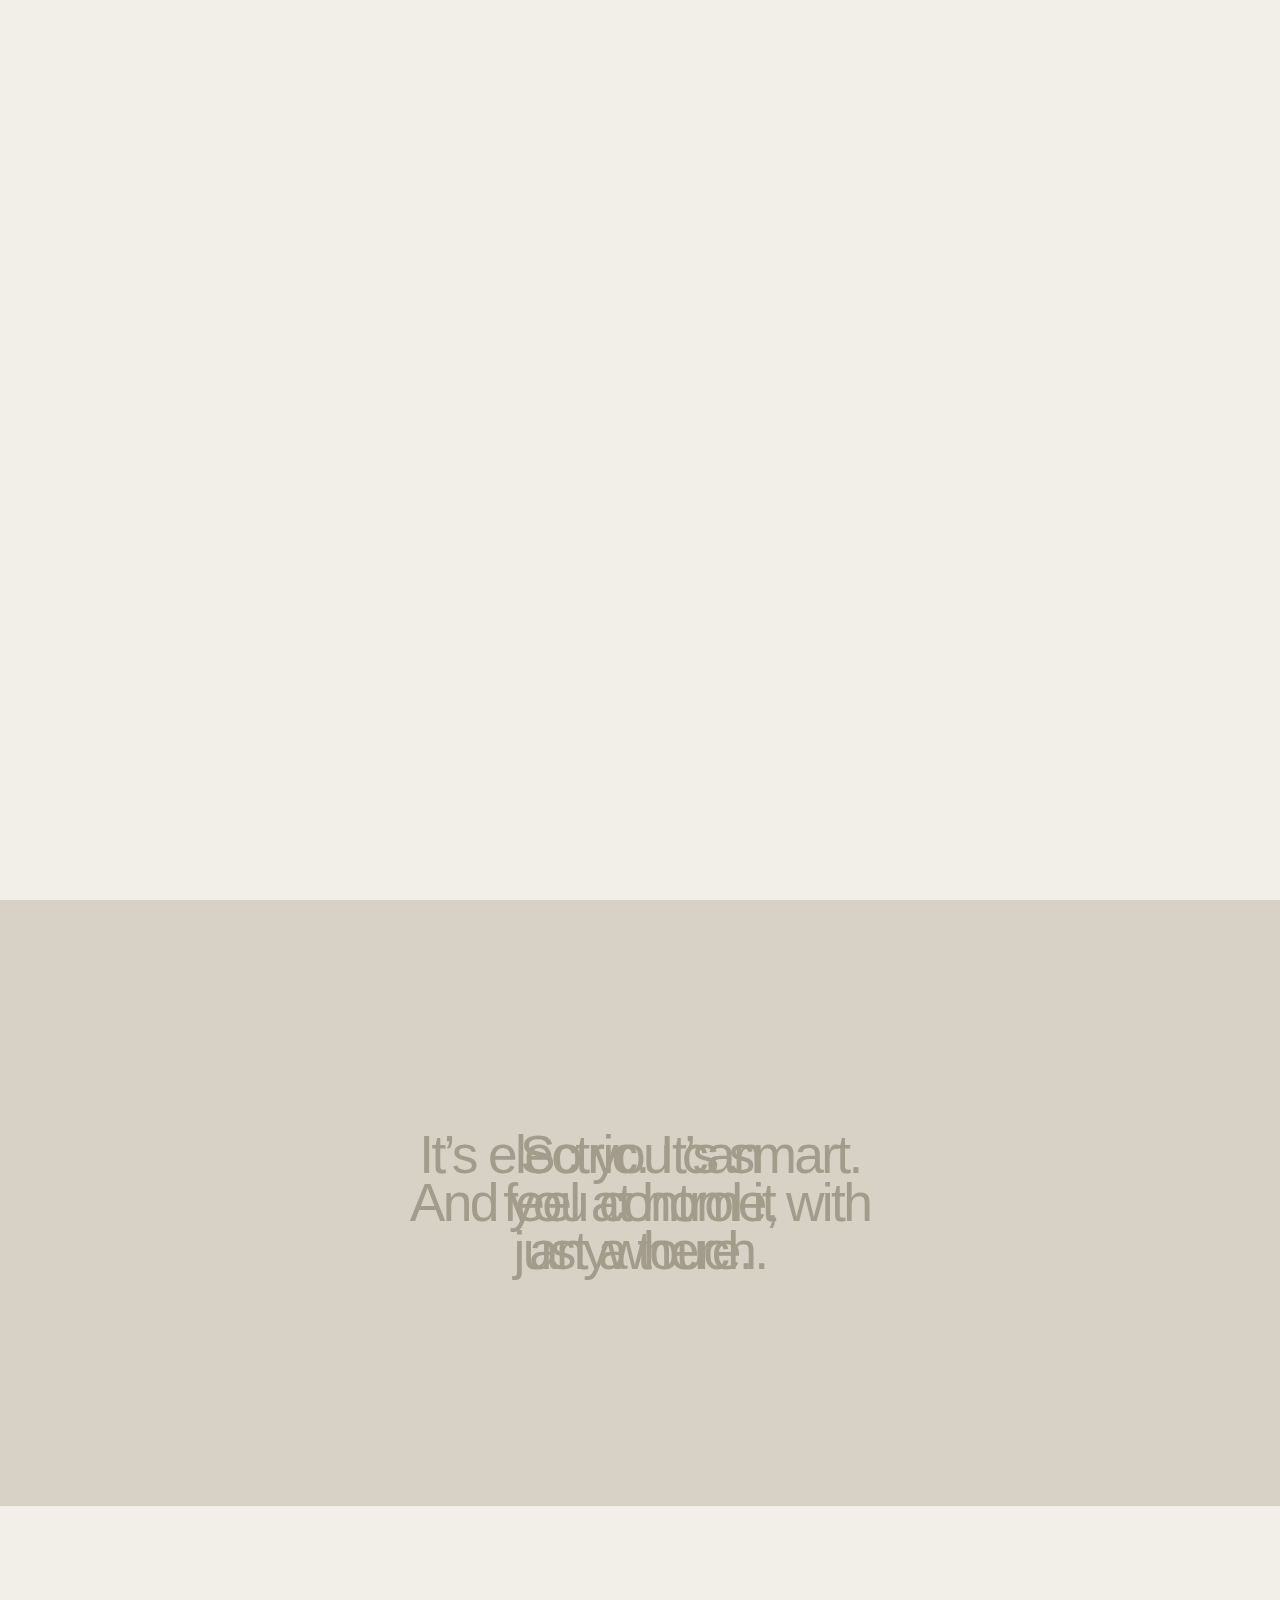
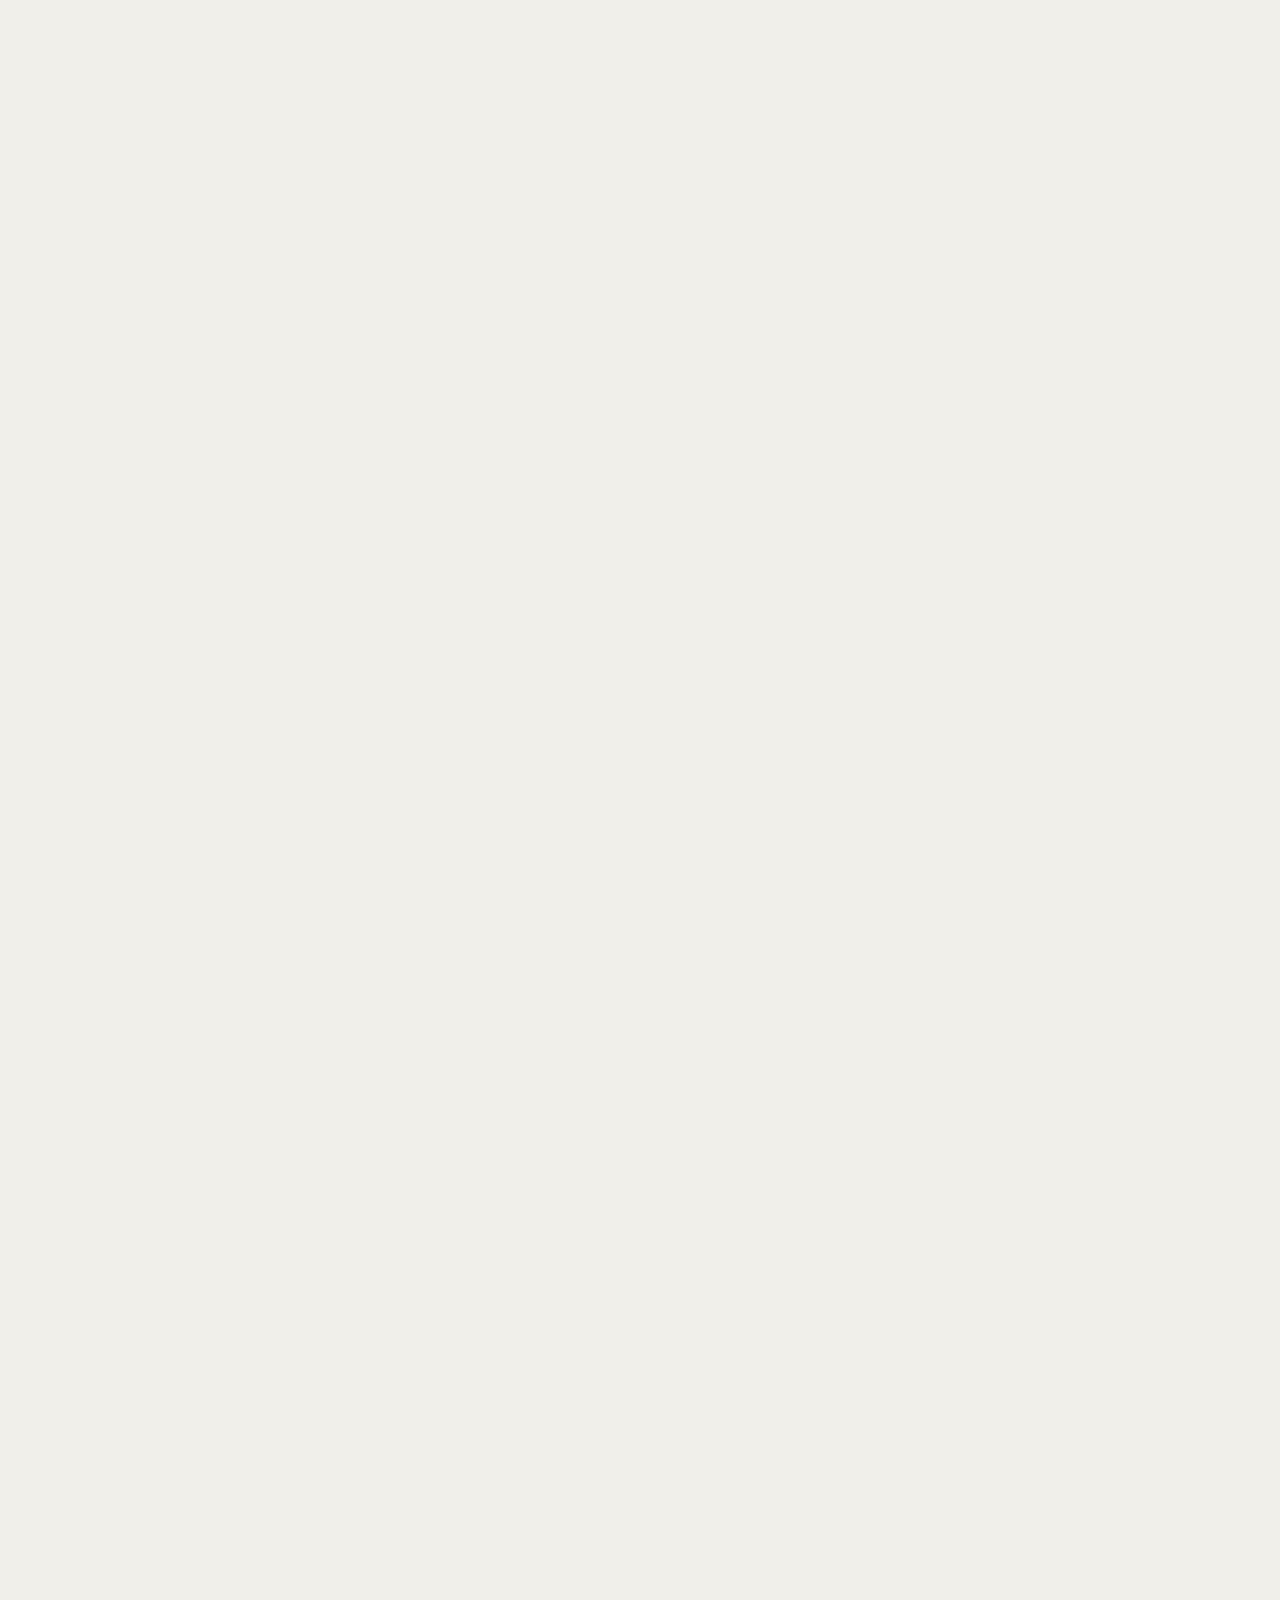
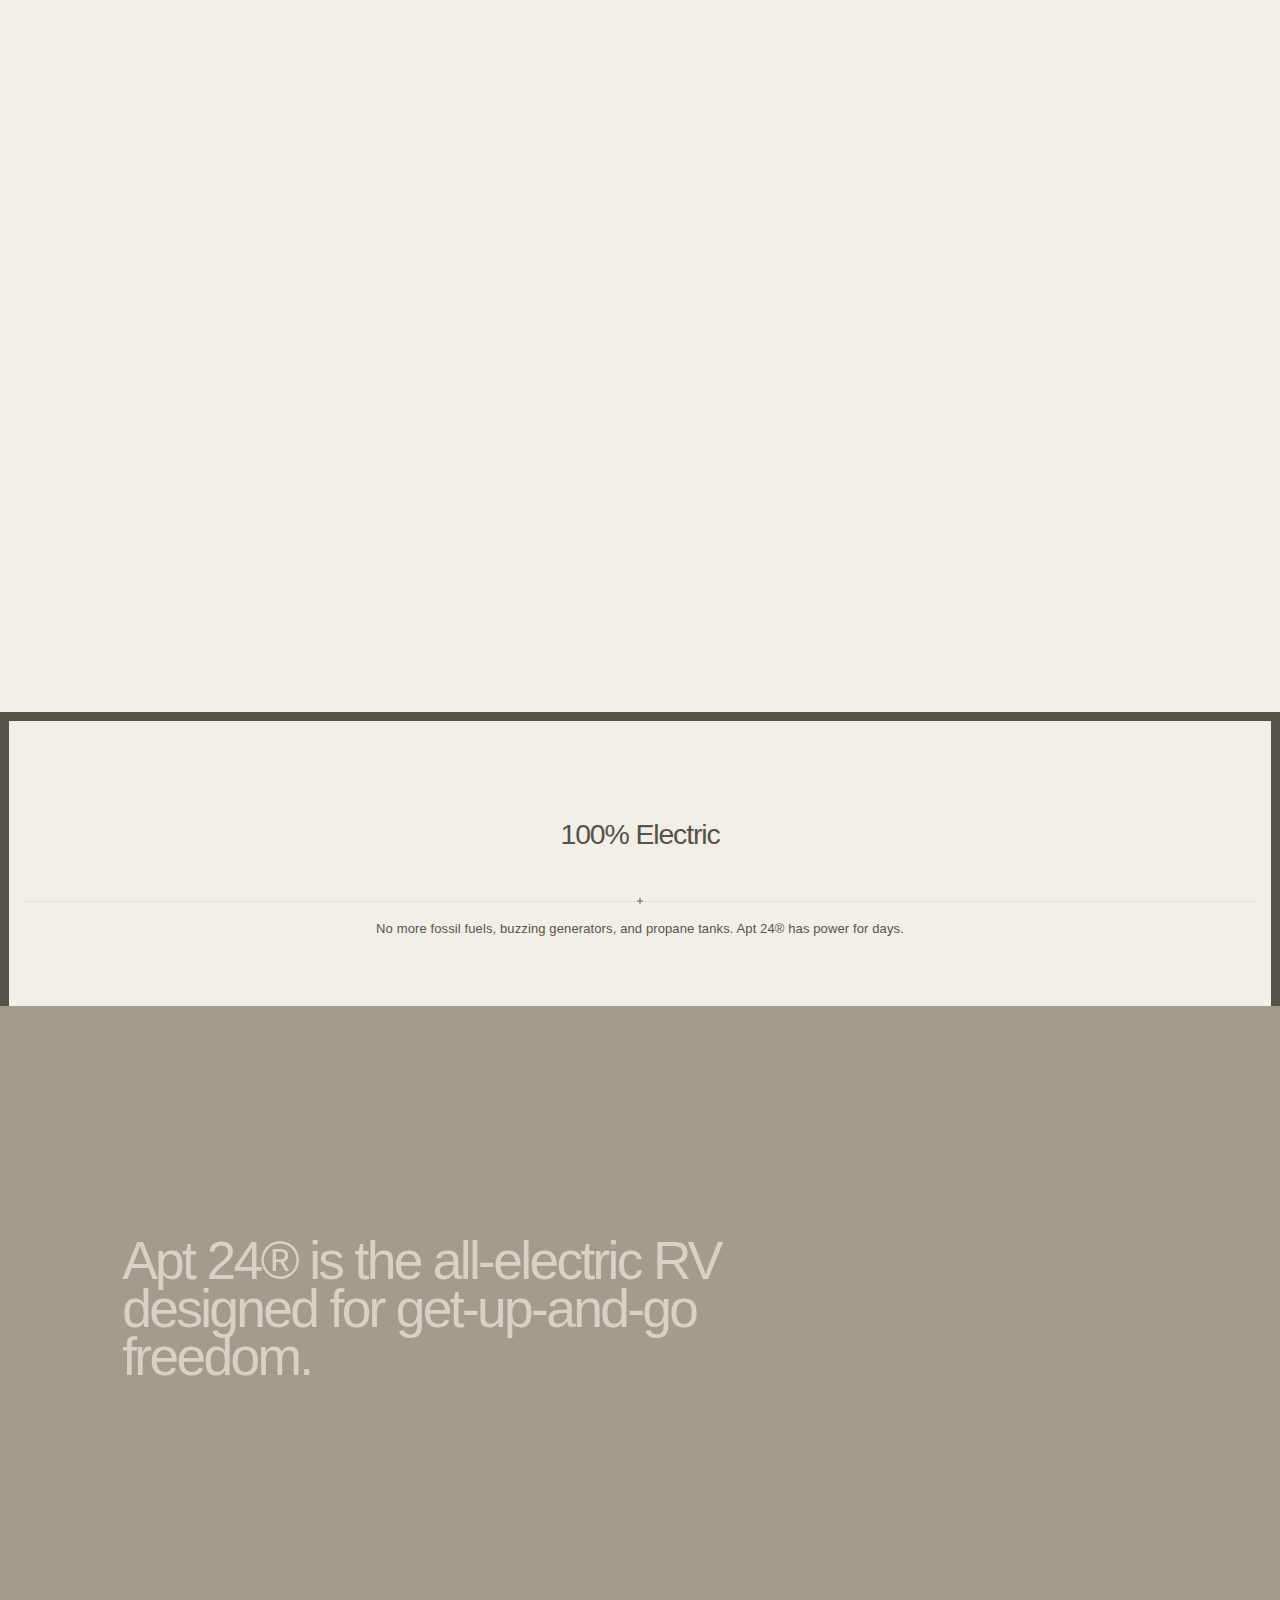
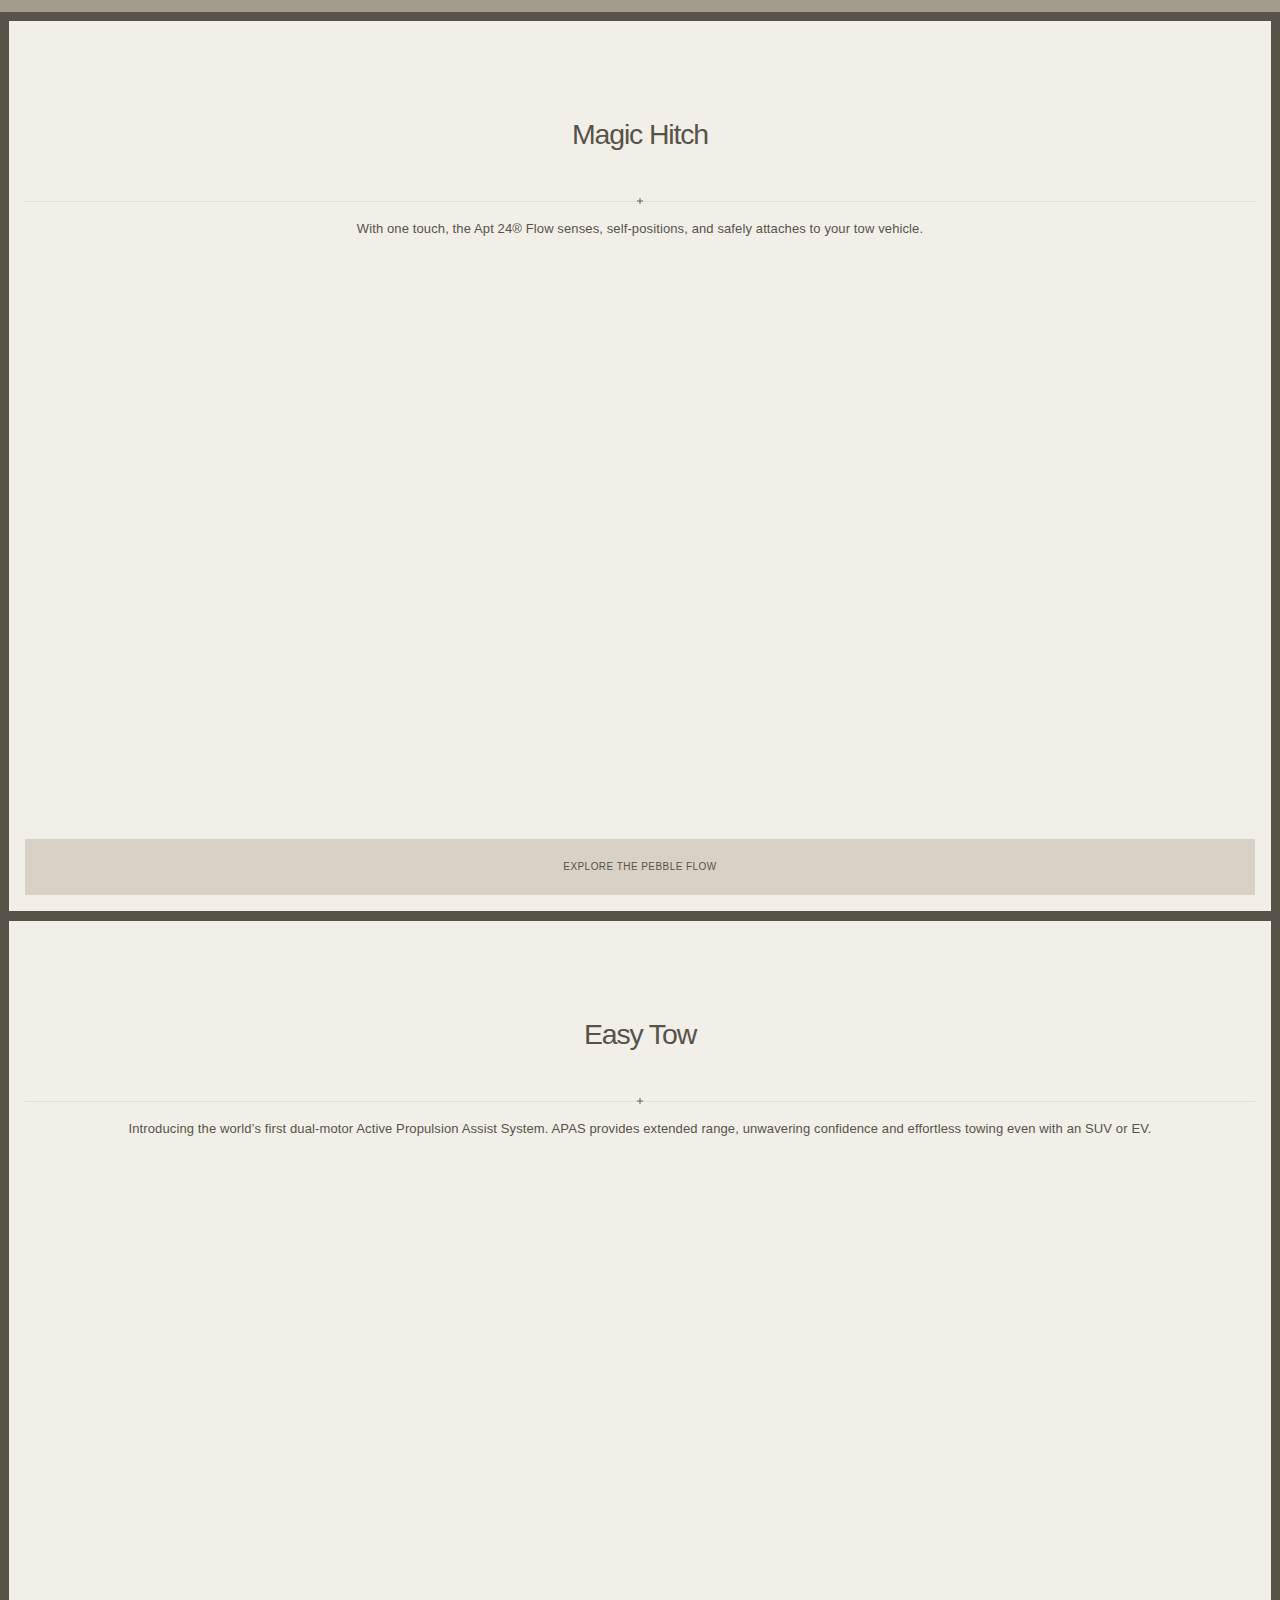
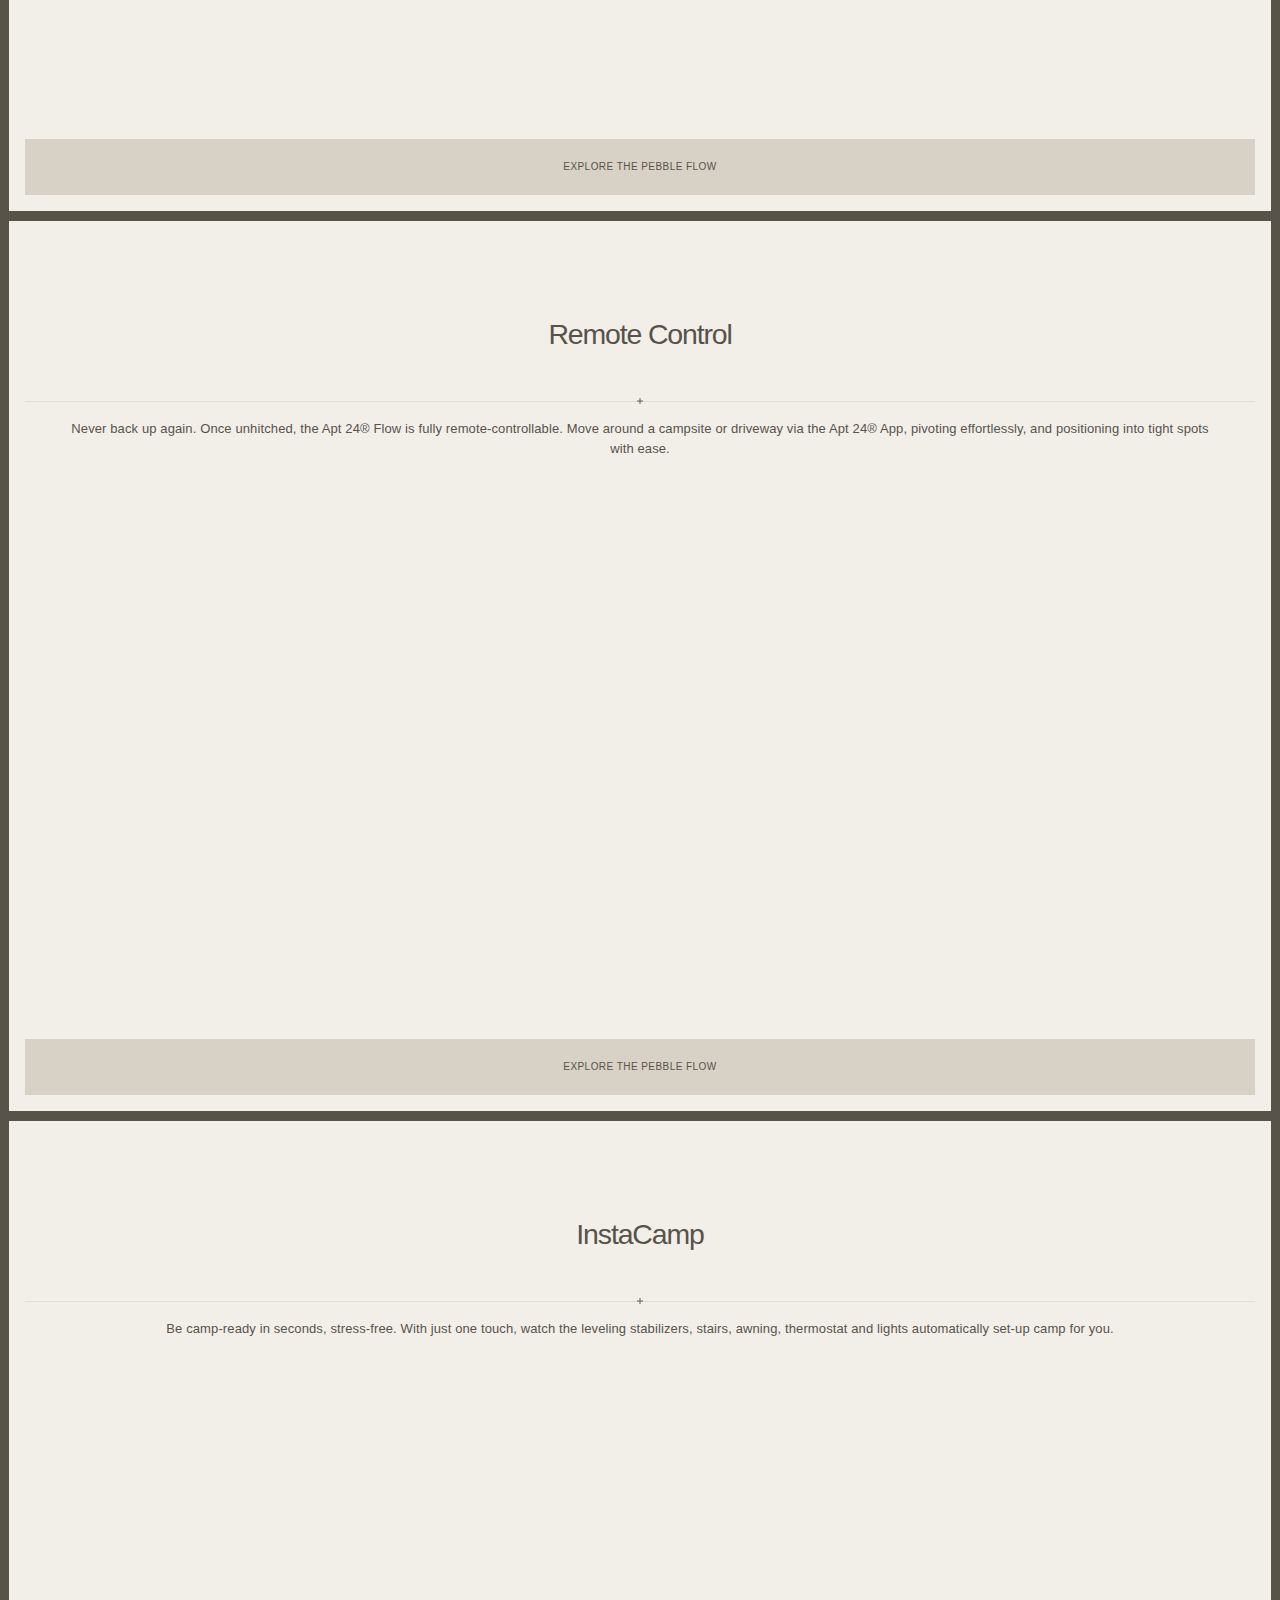
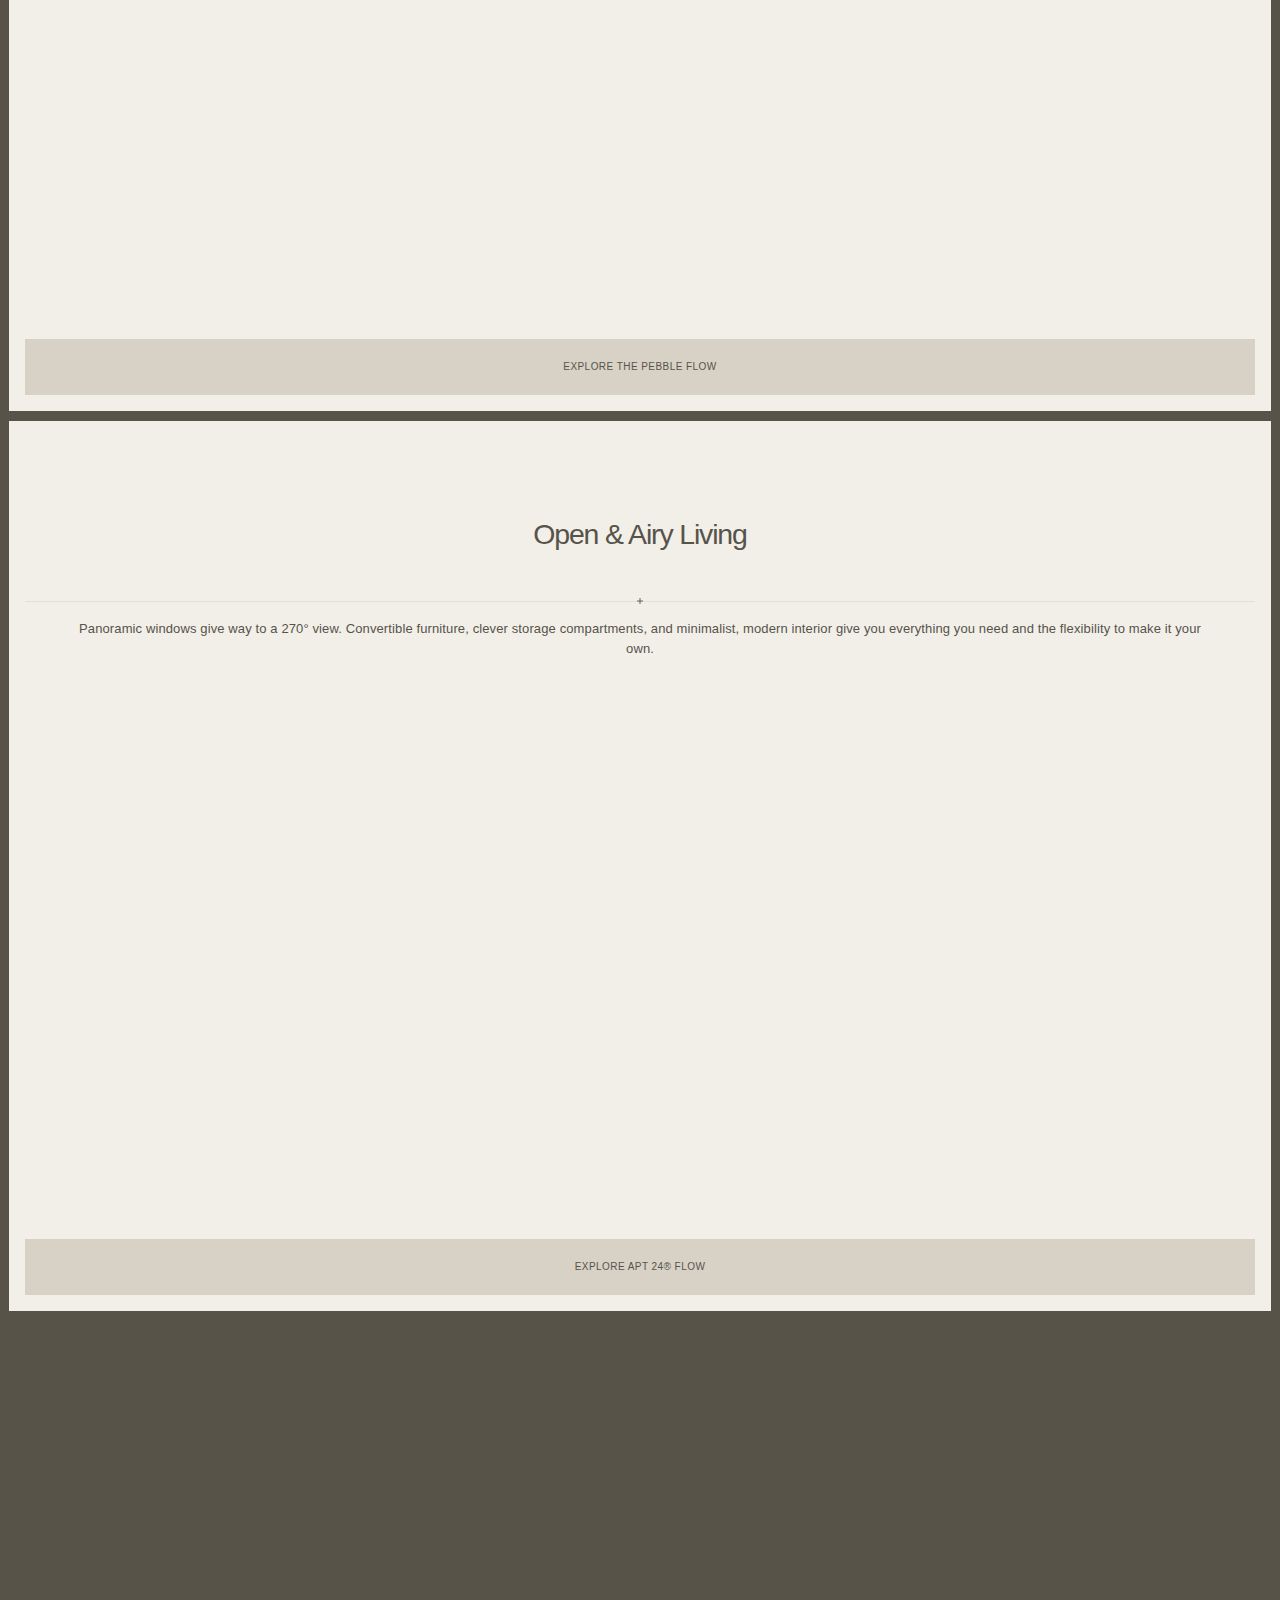
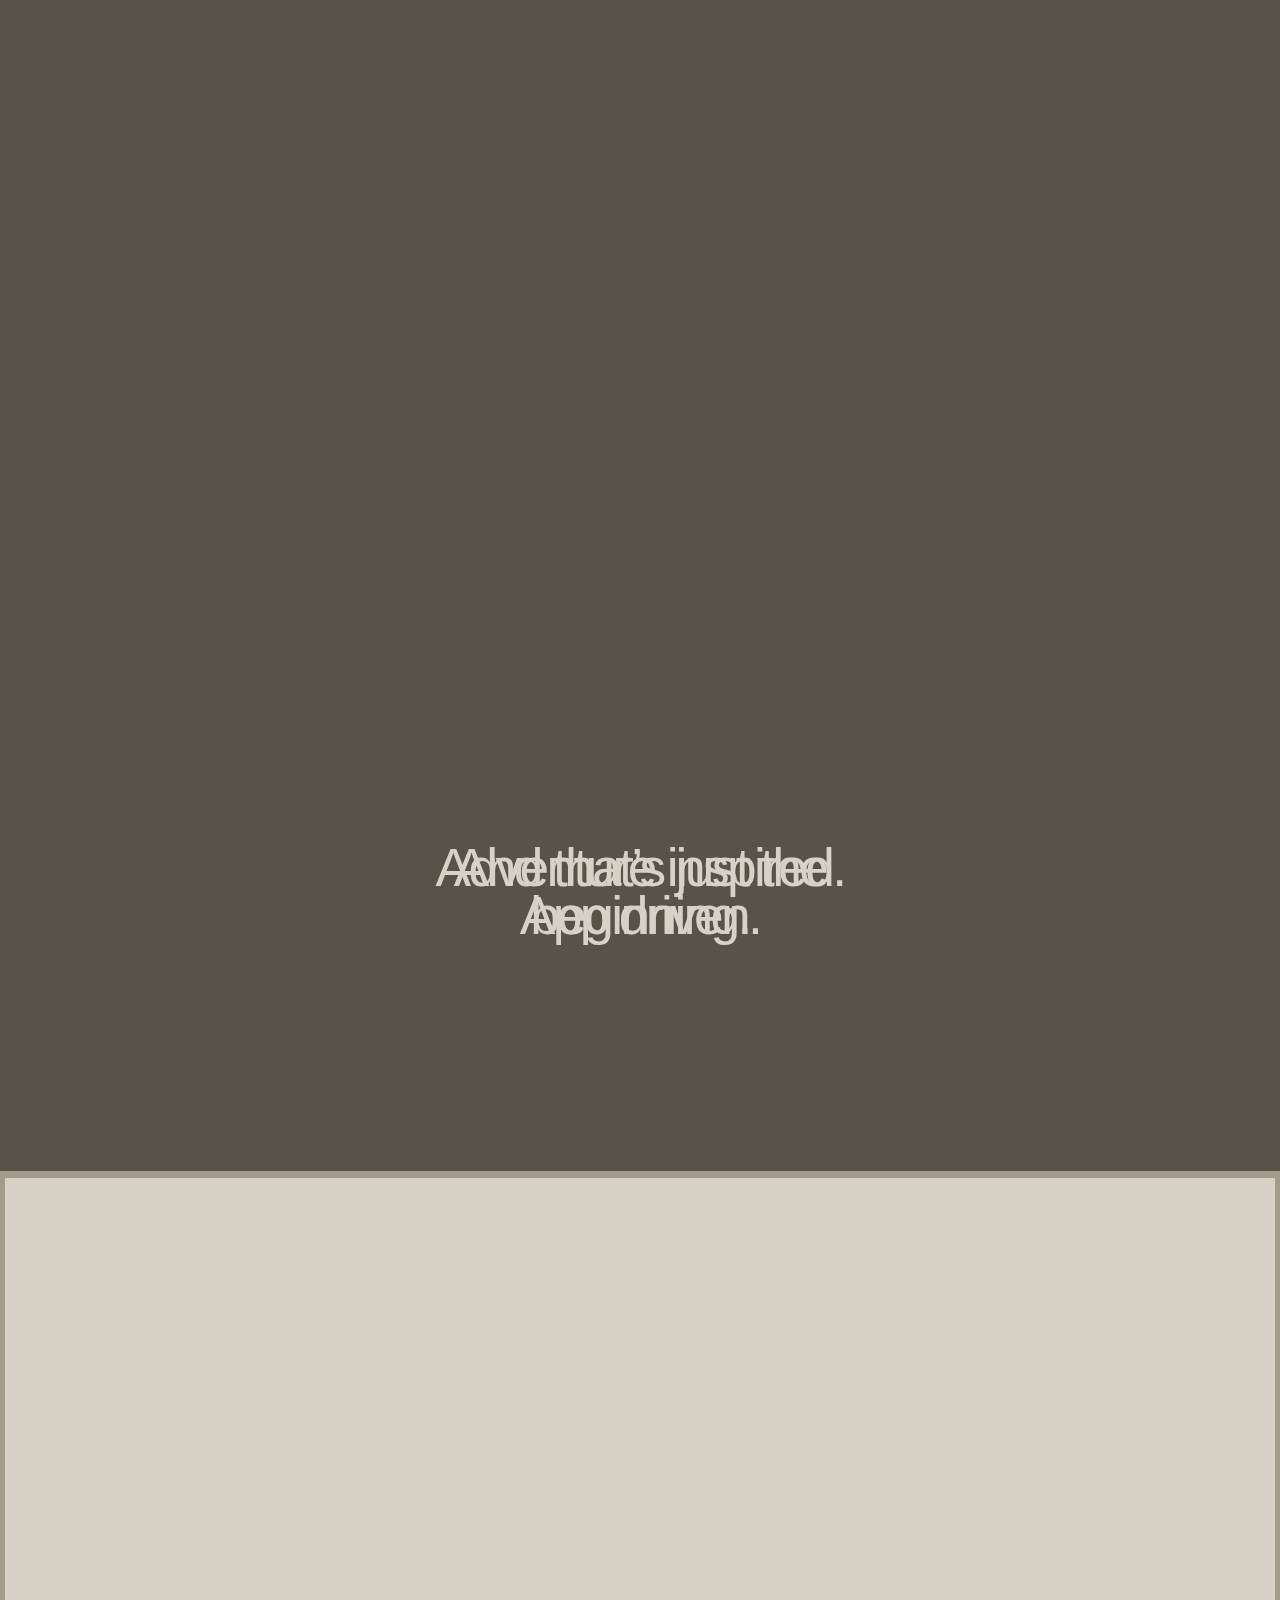
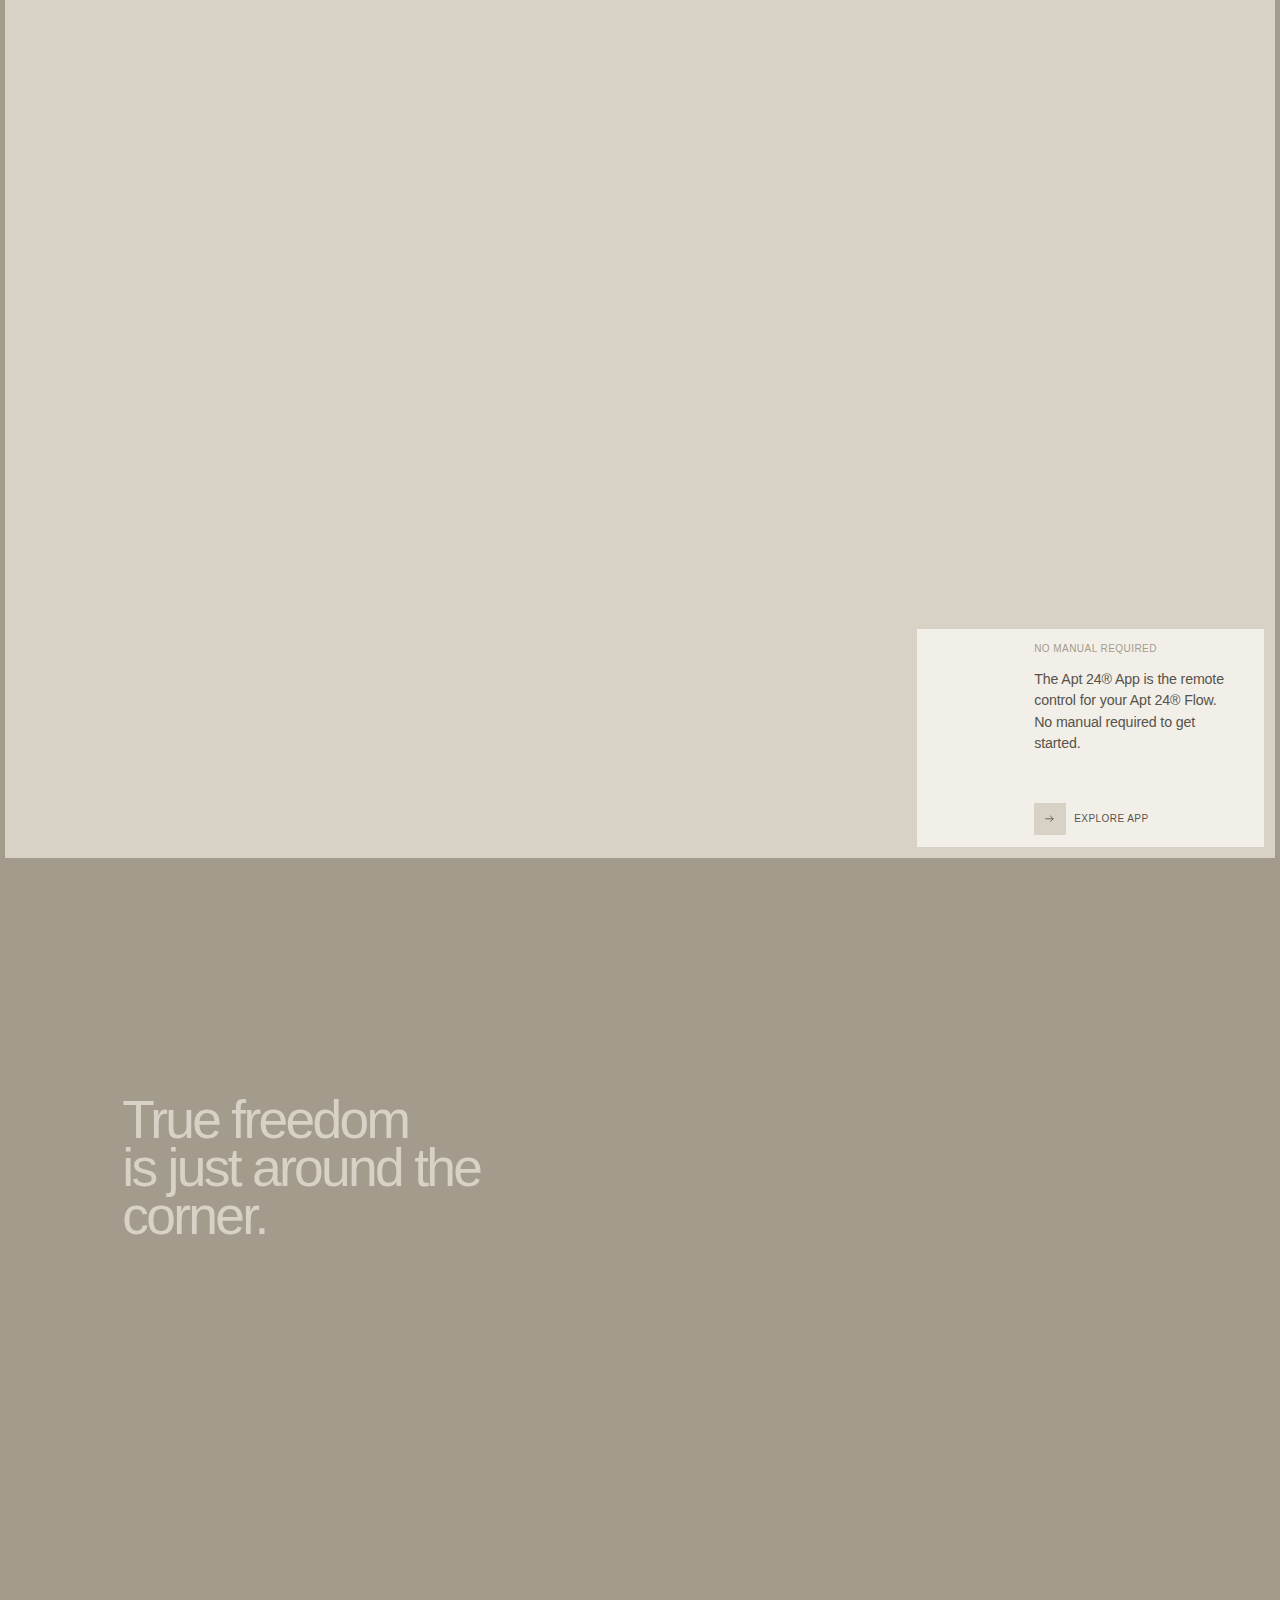
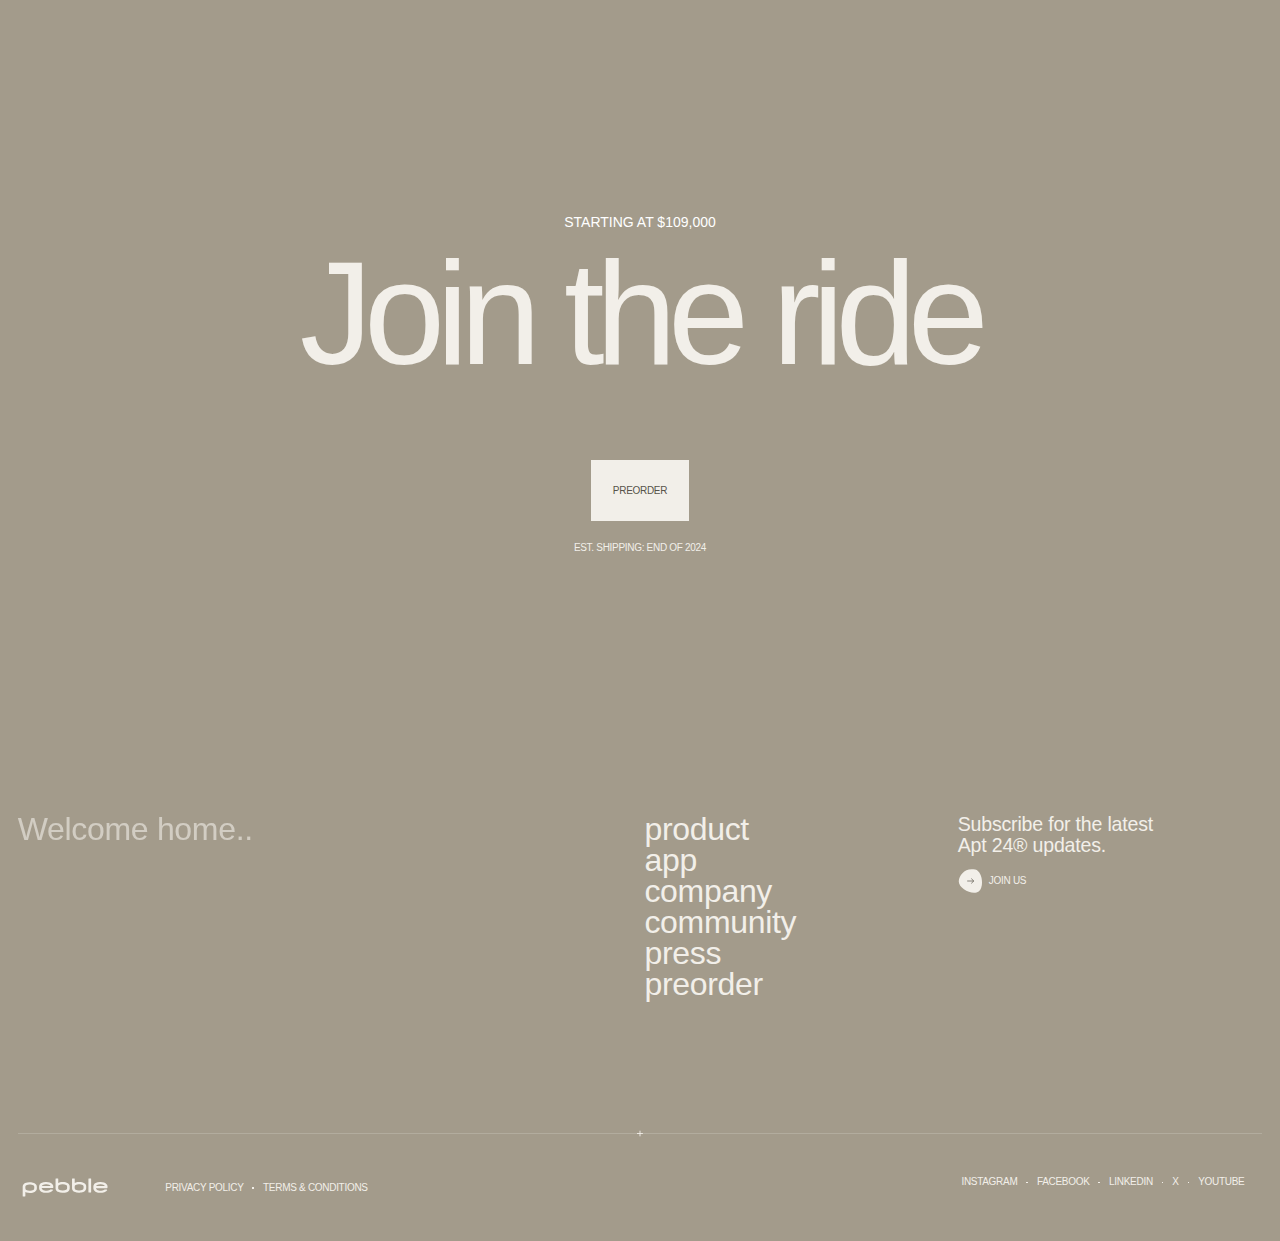
==== commit 6b9fc235: "CHF" ====
--- a/index.html
+++ b/index.html
@@ -7,10 +7,8 @@
   <meta charSet="utf-8" />
   <title>Apt 24® | Welcome home.</title>
   <meta property="og:title" content="Apt 24® | Welcome home." />
-  <meta name="description"
-    content="Apt 24® delivers furnished rooms and apartments in a stress-free 24 hour or less process." />
-  <meta property="og:image"
-    content="../images.prismic.io/pebble-website/652dd7c4fbd9a45bcec81754_Hero_preorder3418.jpg?auto=format%2Ccompress&amp;rect=0%2C276%2C3814%2C2002&amp;w=2400&amp;h=1260" />
+  <meta name="description" content="Apt 24® delivers furnished rooms and apartments in a stress-free 24 hour or less process." />
+  <meta property="og:image" content="../images.prismic.io/pebble-website/652dd7c4fbd9a45bcec81754_Hero_preorder3418.jpg?auto=format%2Ccompress&amp;rect=0%2C276%2C3814%2C2002&amp;w=2400&amp;h=1260" />
   <meta property="og:image:type" content="image/jpg" />
   <meta property="og:image:width" content="2400" />
   <meta property="og:image:height" content="1260" />
@@ -20,8 +18,8 @@
   <meta name="next-head-count" content="13" />
 
   <link rel="preload" href="_next/static/css/646bf240409db0ee.css" as="style" />
-  <link rel="stylesheet" href="_next/static/css/646bf240409db0ee.css" data-n-g="" />
-  <noscript data-n-css=""></noscript>
+  <link rel="stylesheet" href="_next/static/css/646bf240409db0ee.css" data-n-g="" /><noscript data-n-css=""></noscript>
+
   <script defer="" nomodule="" src="_next/static/chunks/polyfills-78c92fac7aa8fdd8.js"></script>
   <script defer="" src="_next/static/chunks/512.b814fd0fc16e8e31.js"></script>
   <script defer="" src="_next/static/chunks/966.05cb8cf84f04585f.js"></script>
@@ -111,41 +109,18 @@
         class="header-logo relative rounded-12 pointer-events-auto overflow-hidden transition-bg duration-global ease-out opacity-0 bg-white h-[5.6rem] lg:h-[6.6rem] w-[5.6rem] lg:w-[6.6rem]"
         style="translate: none; rotate: none; scale: none; transform: translate(0px, 0px); opacity: 1; visibility: inherit;">
         <a class="flex items-center justify-center w-full h-full" href="/">
-          <div class="w-[1.8rem] lg:w-[2.3rem] svg-wrapper" style="transform: rotate(7.5deg);"><svg width="62"
-              height="60" viewBox="0 0 62 60" fill="none" xmlns="http://www.w3.org/2000/svg">
+          <div class="w-[1.8rem] lg:w-[2.3rem] svg-wrapper" style="transform: rotate(7.5deg);"><svg width="56"
+              height="50" viewBox="0 0 56 50" fill="none" xmlns="http://www.w3.org/2000/svg">
               <path
-                d="M26.5079 22.5713L13.2003 27.9044C12.9921 27.9877 12.8146 28.1263 12.6898 28.3031C12.5651 28.4799 12.4986 28.6871 12.4987 28.8989V59.885H0V0H26.5079V22.5713Z"
-                fill="url(#paint0_radial_2_12)" />
-              <path d="M28.145 24.2696L35.2272 21.4321V59.885H14.8137V29.6128L28.0996 24.2904L28.145 24.2696Z"
-                fill="url(#paint1_radial_2_12)" />
-              <path d="M53.8965 59.885H37.5422V21.525L53.8965 29.0052V59.885Z" fill="url(#paint2_radial_2_12)" />
+                d="M40.565 15.0573C36.9268 17.6142 32.6423 19.102 28.1985 19.3514H27.9062C23.4275 19.0849 19.1111 17.5827 15.4385 15.0125C12.5943 13.1513 8.90682 10.3484 9.23285 6.43554C9.45769 3.74473 12.3919 2.42176 14.5842 1.74906C15.506 1.46877 16.4391 1.23332 17.3722 1.04272C24.0175 -0.257846 30.8455 -0.333841 37.5183 0.818491H37.6082C38.6313 1.00909 39.6543 1.23332 40.6886 1.5024L41.543 1.74906C43.7353 2.42176 46.6695 3.74473 46.8943 6.43554C47.2316 10.3484 43.3305 13.1626 40.4862 15.0573H40.565Z"
+                fill="#575349"></path>
               <path
-                d="M58.0933 57.0608H58.625C58.7975 57.0608 58.9388 57.0369 59.049 56.989C59.1592 56.9411 59.2143 56.8261 59.2143 56.644C59.2143 56.5626 59.1951 56.4979 59.1568 56.45C59.1185 56.4021 59.0682 56.3662 59.0059 56.3422C58.9484 56.3135 58.8813 56.2943 58.8047 56.2847C58.7328 56.2751 58.6634 56.2704 58.5963 56.2704H58.0933V57.0608ZM57.4968 55.8033H58.6322C59.0107 55.8033 59.3005 55.8703 59.5018 56.0045C59.7078 56.1386 59.8108 56.3686 59.8108 56.6943C59.8108 56.8333 59.7892 56.9531 59.7461 57.0537C59.7078 57.1495 59.6527 57.2285 59.5808 57.2908C59.5089 57.3531 59.4251 57.401 59.3293 57.4345C59.2335 57.4681 59.1305 57.4896 59.0203 57.4992L59.8251 58.8143H59.1999L58.4669 57.5279H58.0933V58.8143H57.4968V55.8033ZM56.541 57.3124C56.541 57.619 56.5937 57.9016 56.6991 58.1603C56.8045 58.419 56.9483 58.6442 57.1303 58.8358C57.3124 59.0227 57.5256 59.1688 57.7699 59.2742C58.019 59.3796 58.2849 59.4323 58.5676 59.4323C58.8454 59.4323 59.1065 59.3796 59.3508 59.2742C59.6 59.1688 59.8156 59.0227 59.9976 58.8358C60.1797 58.6442 60.3234 58.419 60.4288 58.1603C60.539 57.9016 60.5941 57.619 60.5941 57.3124C60.5941 57.0057 60.539 56.7255 60.4288 56.4716C60.3234 56.2129 60.1797 55.9901 59.9976 55.8033C59.8156 55.6164 59.6 55.4703 59.3508 55.3649C59.1065 55.2595 58.8454 55.2068 58.5676 55.2068C58.2849 55.2068 58.019 55.2595 57.7699 55.3649C57.5256 55.4703 57.3124 55.6164 57.1303 55.8033C56.9483 55.9901 56.8045 56.2129 56.6991 56.4716C56.5937 56.7255 56.541 57.0057 56.541 57.3124ZM55.808 57.3124C55.808 56.9051 55.8823 56.5363 56.0308 56.2057C56.1841 55.8751 56.3877 55.5949 56.6416 55.3649C56.8956 55.1302 57.1878 54.9505 57.5184 54.8259C57.8537 54.6966 58.2034 54.6319 58.5676 54.6319C58.9317 54.6319 59.279 54.6966 59.6095 54.8259C59.9449 54.9505 60.2395 55.1302 60.4935 55.3649C60.7474 55.5949 60.9486 55.8751 61.0971 56.2057C61.2504 56.5363 61.3271 56.9051 61.3271 57.3124C61.3271 57.7244 61.2504 58.0957 61.0971 58.4262C60.9486 58.7568 60.7474 59.0394 60.4935 59.2742C60.2395 59.5089 59.9449 59.6886 59.6095 59.8132C59.279 59.9377 58.9317 60 58.5676 60C58.2034 60 57.8537 59.9377 57.5184 59.8132C57.1878 59.6886 56.8956 59.5089 56.6416 59.2742C56.3877 59.0394 56.1841 58.7568 56.0308 58.4262C55.8823 58.0957 55.808 57.7244 55.808 57.3124Z"
-                fill="url(#paint3_radial_2_12)" />
-              <defs>
-                <radialGradient id="paint0_radial_2_12" cx="0" cy="0" r="1" gradientUnits="userSpaceOnUse"
-                  gradientTransform="translate(21 25) rotate(50.8067) scale(41.9345 42.862)">
-                  <stop stop-color="#575349" stop-opacity="0.69" />
-                  <stop offset="1" stop-color="#575349" />
-                </radialGradient>
-                <radialGradient id="paint1_radial_2_12" cx="0" cy="0" r="1" gradientUnits="userSpaceOnUse"
-                  gradientTransform="translate(21 25) rotate(50.8067) scale(41.9345 42.862)">
-                  <stop stop-color="#575349" stop-opacity="0.69" />
-                  <stop offset="1" stop-color="#575349" />
-                </radialGradient>
-                <radialGradient id="paint2_radial_2_12" cx="0" cy="0" r="1" gradientUnits="userSpaceOnUse"
-                  gradientTransform="translate(21 25) rotate(50.8067) scale(41.9345 42.862)">
-                  <stop stop-color="#575349" stop-opacity="0.69" />
-                  <stop offset="1" stop-color="#575349" />
-                </radialGradient>
-                <radialGradient id="paint3_radial_2_12" cx="0" cy="0" r="1" gradientUnits="userSpaceOnUse"
-                  gradientTransform="translate(21 25) rotate(50.8067) scale(41.9345 42.862)">
-                  <stop stop-color="#575349" stop-opacity="0.69" />
-                  <stop offset="1" stop-color="#575349" />
-                </radialGradient>
-              </defs>
-            </svg>
-          </div>
+                d="M12.5493 17.6362C16.7717 19.4085 20.4376 22.2821 23.162 25.9552L23.2407 26.0674L23.3306 26.2019C25.6353 29.8457 26.2311 34.4761 26.2536 38.8263C26.2536 42.2458 25.6353 47.1453 22.5661 48.7822C20.194 50.0267 17.5071 48.3113 15.7533 46.8202C15.0226 46.2035 14.3143 45.5421 13.6398 44.8581C8.91013 39.9371 5.10259 34.2109 2.39755 27.9509V27.8724C1.99283 26.9082 1.61059 25.9216 1.27333 24.9013C1.18339 24.621 1.09347 24.3296 1.01478 24.0381C0.362728 21.7957 -0.109461 18.6228 1.94787 16.9523C5.00576 14.5193 9.50266 16.2571 12.6055 17.6362H12.5493Z"
+                fill="#575349"></path>
+              <path
+                d="M43.6228 17.6362C39.3954 19.4053 35.725 22.2794 32.9988 25.9552L32.9202 26.0674L32.8302 26.2019C30.5256 29.8457 29.9297 34.4761 29.9072 38.8263C29.9072 42.2458 30.5255 47.1453 33.5947 48.7822C35.9668 50.0267 38.6537 48.3113 40.4075 46.8202C41.1382 46.2035 41.8465 45.5421 42.521 44.8581C47.2549 39.9404 51.0629 34.2135 53.7633 27.9509V27.8724C54.168 26.9082 54.5502 25.9216 54.8875 24.9013L55.1573 24.0381C55.8094 21.7957 56.2815 18.6228 54.213 16.9523C51.1551 14.5193 46.6582 16.2571 43.5666 17.6362H43.6228Z"
+                fill="#575349"></path>
+            </svg></div>
         </a>
       </div>
       <div class="hidden xl:flex items-center lg:h-[6.6rem] opacity-0"
@@ -232,19 +207,19 @@
                 class="block h-[1px] w-[1.2rem] bg-dark_grey scale-x-0"></span></div>
           </div>
           <div class="p-[0.2rem] pl-0">
-            <div class="body-mono-10 tracking-0.05 text-white"><a
-                class="flex items-center px-10 py-15 bg-red rounded-[0.8rem] h-[5.2rem] lg:h-full"
-                href="/preorder.html">Explore</a></div>
+            <div class="body-mono-10 tracking-0.05 text-dark_grey"><a
+                class="flex items-center px-10 py-15 bg-light_beige rounded-[0.8rem] h-[5.2rem] lg:h-full"
+                href="#">Preorder</a></div>
           </div>
         </div>
         <div class="flex w-full h-full xl:hidden">
           <div class="flex flex-col justify-end items-center gap-y-10 relative w-full h-full px-[0.6rem] pb-[3.4rem]">
-            <div><a class="body-mono-10 tracking-0.05 text-dark_grey" href="/pebble-flow.html"><span>Product</span></a>
+            <div><a class="body-mono-10 tracking-0.05 text-dark_grey" href="#"><span>Product</span></a>
             </div>
-            <div><a class="body-mono-10 tracking-0.05 text-dark_grey" href="/pebble-app.html"><span>App</span></a></div>
-            <div><a class="body-mono-10 tracking-0.05 text-dark_grey" href="/company.html"><span>Company</span></a>
+            <div><a class="body-mono-10 tracking-0.05 text-dark_grey" href="#"><span>App</span></a></div>
+            <div><a class="body-mono-10 tracking-0.05 text-dark_grey" href="#"><span>Company</span></a>
             </div>
-            <div><a class="body-mono-10 tracking-0.05 text-dark_grey" href="/community.html"><span>Community</span></a>
+            <div><a class="body-mono-10 tracking-0.05 text-dark_grey" href="#"><span>Community</span></a>
             </div>
           </div>
         </div>
@@ -254,45 +229,18 @@
       <div class="page-wrapper">
         <div class="home">
           <div class="absolute top-1/2 left-1/2 -translate-x-1/2 -translate-y-1/2 pointer-events-none">
-            <div class="svg-wrapper w-[4.267rem]">
-
-              <svg width="56" height="50" viewBox="0 0 56 50" fill="none" xmlns="http://www.w3.org/2000/svg">
+            <div class="svg-wrapper w-[4.267rem]"><svg width="56" height="50" viewBox="0 0 56 50" fill="none"
+                xmlns="http://www.w3.org/2000/svg">
                 <path
-                  d="M24.2053 18.8094L12.0537 23.2537C11.8635 23.3231 11.7014 23.4386 11.5876 23.586C11.4737 23.7333 11.413 23.9059 11.413 24.0824V49.9042H0V0H24.2053V18.8094Z"
-                  fill="url(#paint0_radial_2_12)" />
-                <path d="M25.7002 20.2247L32.1673 17.8601V49.9042H13.5269V24.6773L25.6588 20.242L25.7002 20.2247Z"
-                  fill="url(#paint1_radial_2_12)" />
-                <path d="M49.2149 49.9042H34.2812V17.9375L49.2149 24.171V49.9042Z" fill="url(#paint2_radial_2_12)" />
+                  d="M40.565 15.0573C36.9268 17.6142 32.6423 19.102 28.1985 19.3514H27.9062C23.4275 19.0849 19.1111 17.5827 15.4385 15.0125C12.5943 13.1513 8.90682 10.3484 9.23285 6.43554C9.45769 3.74473 12.3919 2.42176 14.5842 1.74906C15.506 1.46877 16.4391 1.23332 17.3722 1.04272C24.0175 -0.257846 30.8455 -0.333841 37.5183 0.818491H37.6082C38.6313 1.00909 39.6543 1.23332 40.6886 1.5024L41.543 1.74906C43.7353 2.42176 46.6695 3.74473 46.8943 6.43554C47.2316 10.3484 43.3305 13.1626 40.4862 15.0573H40.565Z"
+                  fill="#D7D1C6"></path>
                 <path
-                  d="M53.0471 47.5507H53.5327C53.6902 47.5507 53.8192 47.5307 53.9199 47.4908C54.0205 47.4509 54.0708 47.3551 54.0708 47.2034C54.0708 47.1355 54.0533 47.0816 54.0183 47.0417C53.9833 47.0018 53.9373 46.9718 53.8805 46.9519C53.828 46.9279 53.7667 46.9119 53.6967 46.9039C53.6311 46.896 53.5677 46.892 53.5064 46.892H53.0471V47.5507ZM52.5025 46.5027H53.5393C53.8849 46.5027 54.1495 46.5586 54.3333 46.6704C54.5214 46.7822 54.6154 46.9738 54.6154 47.2453C54.6154 47.3611 54.5957 47.4609 54.5564 47.5447C54.5214 47.6246 54.4711 47.6904 54.4054 47.7423C54.3398 47.7942 54.2633 47.8342 54.1758 47.8621C54.0883 47.89 53.9942 47.908 53.8936 47.916L54.6285 49.0119H54.0577L53.3883 47.94H53.0471V49.0119H52.5025V46.5027ZM51.6297 47.7603C51.6297 48.0158 51.6778 48.2514 51.7741 48.4669C51.8703 48.6825 52.0016 48.8702 52.1678 49.0299C52.334 49.1856 52.5287 49.3073 52.7518 49.3952C52.9793 49.483 53.2221 49.5269 53.4802 49.5269C53.7339 49.5269 53.9723 49.483 54.1955 49.3952C54.4229 49.3073 54.6198 49.1856 54.786 49.0299C54.9523 48.8702 55.0835 48.6825 55.1798 48.4669C55.2804 48.2514 55.3307 48.0158 55.3307 47.7603C55.3307 47.5048 55.2804 47.2712 55.1798 47.0596C55.0835 46.8441 54.9523 46.6584 54.786 46.5027C54.6198 46.347 54.4229 46.2252 54.1955 46.1374C53.9723 46.0496 53.7339 46.0057 53.4802 46.0057C53.2221 46.0057 52.9793 46.0496 52.7518 46.1374C52.5287 46.2252 52.334 46.347 52.1678 46.5027C52.0016 46.6584 51.8703 46.8441 51.7741 47.0596C51.6778 47.2712 51.6297 47.5048 51.6297 47.7603ZM50.9604 47.7603C50.9604 47.421 51.0282 47.1135 51.1638 46.8381C51.3038 46.5626 51.4897 46.329 51.7216 46.1374C51.9534 45.9418 52.2203 45.7921 52.5221 45.6883C52.8284 45.5805 53.1477 45.5266 53.4802 45.5266C53.8127 45.5266 54.1298 45.5805 54.4317 45.6883C54.7379 45.7921 55.007 45.9418 55.2388 46.1374C55.4707 46.329 55.6544 46.5626 55.79 46.8381C55.93 47.1135 56 47.421 56 47.7603C56 48.1036 55.93 48.413 55.79 48.6885C55.6544 48.964 55.4707 49.1995 55.2388 49.3952C55.007 49.5908 54.7379 49.7405 54.4317 49.8443C54.1298 49.9481 53.8127 50 53.4802 50C53.1477 50 52.8284 49.9481 52.5221 49.8443C52.2203 49.7405 51.9534 49.5908 51.7216 49.3952C51.4897 49.1995 51.3038 48.964 51.1638 48.6885C51.0282 48.413 50.9604 48.1036 50.9604 47.7603Z"
-                  fill="url(#paint3_radial_2_12)" />
-                <defs>
-                  <radialGradient id="paint0_radial_2_12" cx="0" cy="0" r="1" gradientUnits="userSpaceOnUse"
-                    gradientTransform="translate(19.1759 20.8333) rotate(48.2202) scale(36.3188 37.6588)">
-                    <stop stop-color="#575349" stop-opacity="0.69" />
-                    <stop offset="1" stop-color="#575349" />
-                  </radialGradient>
-                  <radialGradient id="paint1_radial_2_12" cx="0" cy="0" r="1" gradientUnits="userSpaceOnUse"
-                    gradientTransform="translate(19.1759 20.8333) rotate(48.2202) scale(36.3188 37.6588)">
-                    <stop stop-color="#575349" stop-opacity="0.69" />
-                    <stop offset="1" stop-color="#575349" />
-                  </radialGradient>
-                  <radialGradient id="paint2_radial_2_12" cx="0" cy="0" r="1" gradientUnits="userSpaceOnUse"
-                    gradientTransform="translate(19.1759 20.8333) rotate(48.2202) scale(36.3188 37.6588)">
-                    <stop stop-color="#575349" stop-opacity="0.69" />
-                    <stop offset="1" stop-color="#575349" />
-                  </radialGradient>
-                  <radialGradient id="paint3_radial_2_12" cx="0" cy="0" r="1" gradientUnits="userSpaceOnUse"
-                    gradientTransform="translate(19.1759 20.8333) rotate(48.2202) scale(36.3188 37.6588)">
-                    <stop stop-color="#575349" stop-opacity="0.69" />
-                    <stop offset="1" stop-color="#575349" />
-                  </radialGradient>
-                </defs>
-              </svg>
-
-
-
-            </div>
+                  d="M12.5493 17.6362C16.7717 19.4085 20.4376 22.2821 23.162 25.9552L23.2407 26.0674L23.3306 26.2019C25.6353 29.8457 26.2311 34.4761 26.2536 38.8263C26.2536 42.2458 25.6353 47.1453 22.5661 48.7822C20.194 50.0267 17.5071 48.3113 15.7533 46.8202C15.0226 46.2035 14.3143 45.5421 13.6398 44.8581C8.91013 39.9371 5.10259 34.2109 2.39755 27.9509V27.8724C1.99283 26.9082 1.61059 25.9216 1.27333 24.9013C1.18339 24.621 1.09347 24.3296 1.01478 24.0381C0.362728 21.7957 -0.109461 18.6228 1.94787 16.9523C5.00576 14.5193 9.50266 16.2571 12.6055 17.6362H12.5493Z"
+                  fill="#D7D1C6"></path>
+                <path
+                  d="M43.6228 17.6362C39.3954 19.4053 35.725 22.2794 32.9988 25.9552L32.9202 26.0674L32.8302 26.2019C30.5256 29.8457 29.9297 34.4761 29.9072 38.8263C29.9072 42.2458 30.5255 47.1453 33.5947 48.7822C35.9668 50.0267 38.6537 48.3113 40.4075 46.8202C41.1382 46.2035 41.8465 45.5421 42.521 44.8581C47.2549 39.9404 51.0629 34.2135 53.7633 27.9509V27.8724C54.168 26.9082 54.5502 25.9216 54.8875 24.9013L55.1573 24.0381C55.8094 21.7957 56.2815 18.6228 54.213 16.9523C51.1551 14.5193 46.6582 16.2571 43.5666 17.6362H43.6228Z"
+                  fill="#D7D1C6"></path>
+              </svg></div>
           </div>
           <div
             class="absolute top-1/2 left-1/2 w-[28.4rem] h-[28.4rem] -translate-x-1/2 -translate-y-1/2 pointer-events-none">
@@ -391,9 +339,8 @@
                       style="clip-path:inset(0 0 0 0)">
                       <div
                         class="absolute right-container lg:right-[initial] bottom-[13rem] lg:bottom-[initial] xl:fixed xl:top-0 xl:left-0 z-5 w-[80px] h-[80px] md:w-[140px] md:h-[140px] lg:w-[8rem] lg:h-[8rem] pointer-events-none">
-                        <div class="w-full h-full bg-red overflow-hidden" style="clip-path:url(#null)"
-                          style="background: #ff0000;"><svg class="absolute" fill="#ff0000"
-                            xmlns="http://www.w3.org/2000/svg">
+                        <div class="w-full h-full bg-orange overflow-hidden" style="clip-path:url(#null)"><svg
+                            class="absolute" fill="none" xmlns="http://www.w3.org/2000/svg">
                             <defs>
                               <clipPath>
                                 <path
@@ -421,34 +368,32 @@
                     </div>
                   </div>
                   <div class="absolute left-0 top-0 w-full h-full z-3 pointer-events-none" style="display:none;">
-                    <div class="absolute left-0 top-0 w-full h-full z-3 pointer-events-none" style="display:none;">
-                    </div>
+                    <div class="absolute left-0 top-0 w-full h-full z-3 pointer-events-none" style="display:none;"></div>
                   </div>
                   <div
                     class="absolute px-container top-container w-full grid grid-cols-6 lg:grid-cols-12 mt-[6rem] xl:mt-0 z-4">
                     <div class="col-start-1 col-end-7 lg:col-start-2 lg:col-end-12">
-                      <div class="lg:hidden text-dark_beige text-center overflow-hidden w-[110%] -ml-[5%] pb-[10px]">
-                        <span class="block "><span class="block heading-223">welcome</span></span><span
+                      <div class="lg:hidden text-white text-center overflow-hidden w-[110%] -ml-[5%] pb-[10px]"><span
+                          class="block "><span class="block heading-223">welcome</span></span><span
                           class="block lg:-mt-8"><span class="block heading-223">home.</span></span></div>
-                      <div class="hidden lg:block text-dark_beige text-center overflow-hidden"
-                        style="padding-top: 40vh;"><span class="block "><span
+                      <div class="hidden lg:block text-white text-center overflow-hidden"><span class="block "><span
                             class="block heading-223">welcome</span></span><span class="block lg:-mt-8 pb-[2rem]"><span
                             class="block heading-223">home.</span></span></div>
                     </div>
                   </div>
-                  <div class="absolute left-0 top-0 w-full h-full z-4 pointer-events-none flex items-end"><video
+                  <div class="absolute left-0 top-0 w-full h-full z-4 pointer-events-none flex items-end" style="display: none;"><video
                       class="w-full h-[70%] xl:h-full z-3 pointer-events-none object-cover object-[90%_center] xl:object-[bottom_center] hidden"
                       loop="" muted="" playsinline="">
                       <source type="video/mp4;codecs=hvc1"
-                        src="../pebble-website.cdn.prismic.io/pebble-website/hero-alpha.mov" />
-                      <source type="video/webm" src="../pebble-website.cdn.prismic.io/pebble-website/hero-2.webm" />
+                        src="../pebble-website.cdn.prismic.io/pebble-website/hero-alphnha.mov" />
+                      <source type="video/webm" src="../pebble-website.cdn.prismic.io/pebble-website/hebro-2.webm" />
                     </video>
                     <div class="absolute left-0 bottom-0 w-full h-[70%] xl:h-full"><img alt="" fetchpriority="high"
                         loading="eager" width="1920" height="1200" decoding="async" data-nimg="1"
                         class="w-full h-full object-cover object-[90%_center] xl:object-center"
                         style="color:transparent" sizes="100vw"
-                        srcSet="/assets/imgs/home_hero_desktop.jpg 640w, /assets/imgs/home_hero_desktop.jpg 750w, /assets/imgs/home_hero_desktop.jpg 1080w, /assets/imgs/home_hero_desktop.jpg 1200w, /assets/imgs/home_hero_desktop.jpg 1920w, /assets/imgs/home_hero_desktop.jpg 2048w, /assets/imgs/home_hero_desktop.jpg 3840w"
-                        src="/assets/imgs/home_hero_desktop.jpg" />
+                        srcSet="/assets/imgs/home_hero_desktnmop.jpg 640w"
+                        src="/assets/imgs/home_hero_desktopg.jpg" />
                     </div>
                   </div>
 
@@ -981,53 +926,50 @@
               <div class="grid grid-cols-6 lg:grid-cols-12 mb-[2.4rem] md:mb-75 lg:mb-150">
                 <div
                   class="svg-wrapper col-span-3 md:col-span-2 lg:col-span-3 flex justify-start items-start mb-20 md:mb-0 body-36 font-headings md:opacity-60">
-                  <div class="hidden md:block">welcome home.</div><a class="svg-wrapper block md:hidden w-[8.9rem]"
-                    href="index.html"><svg width="57" height="15" viewBox="0 0 57 15" fill="none"
-                      xmlns="http://www.w3.org/2000/svg">
+                  <div class="hidden md:block">Welcome home..</div><a
+                    class="svg-wrapper block md:hidden w-[8.9rem]" href="index.html"><svg width="71" height="15"
+                      viewBox="0 0 64 15" fill="none" xmlns="http://www.w3.org/2000/svg">
                       <path
-                        d="M7.26159 5.64282L3.61611 6.9761C3.55906 6.99692 3.51043 7.03159 3.47626 7.07579C3.4421 7.11999 3.42389 7.17177 3.42391 7.22472V14.9713H0V0H7.26159V5.64282Z"
-                        fill="#F2EFE9" />
-                      <path d="M7.71006 6.0674L9.65019 5.35803V14.9713H4.05807V7.4032L7.69764 6.07261L7.71006 6.0674Z"
-                        fill="#F2EFE9" />
-                      <path d="M14.7645 14.9713H10.2843V5.38124L14.7645 7.2513V14.9713Z" fill="#F2EFE9" />
+                        d="M10.6925 6.69852C10.6889 6.22902 10.5859 5.76557 10.3903 5.3385C9.24526 3.00306 5.33694 3.13391 5.33694 3.13391C4.13201 3.10022 2.93569 3.34589 1.84214 3.85159C1.64245 3.95734 1.44867 4.07382 1.26165 4.20052C0.847439 4.49056 0.514547 4.88147 0.294633 5.33607C0.0747186 5.79066 -0.0248917 6.29381 0.00527378 6.79765C0.00527378 7.41224 0.00527378 8.02684 0.00527378 8.63746C0.00527378 10.0609 0.00527378 11.4884 0.00527378 12.9118V13.5304C0.00148897 13.5903 0.0124017 13.6501 0.0370756 13.7048C0.0825018 13.7991 0.154412 13.8781 0.244061 13.9323C0.333709 13.9865 0.437226 14.0136 0.54201 14.0102H1.43659H1.60358C1.67997 14.0002 1.75292 13.9724 1.81649 13.929C1.88005 13.8856 1.93244 13.8278 1.96937 13.7604C2.00823 13.7015 2.02896 13.6326 2.029 13.5621V10.5724C2.30713 10.6978 2.59418 10.8025 2.8878 10.8857C4.72466 11.4487 7.73838 11.3417 9.27706 10.3107C9.63291 10.1012 9.94043 9.81909 10.1795 9.48293C10.4186 9.14678 10.5839 8.7641 10.6647 8.3599V8.30439C10.7203 7.84048 10.6925 6.69852 10.6925 6.69852ZM8.70453 8.01097C8.67167 8.22165 8.59126 8.42214 8.46935 8.5973C8.34745 8.77245 8.18722 8.9177 8.0008 9.02207C7.22977 9.4398 6.36106 9.6451 5.48406 9.61684H5.28128C4.403 9.64523 3.53298 9.43995 2.76057 9.02207C2.57507 8.91702 2.41578 8.77151 2.29461 8.59643C2.17343 8.42134 2.0935 8.2212 2.06081 8.01097C2.00779 7.49686 2.00779 6.97869 2.06081 6.46459C2.0935 6.25436 2.17343 6.05423 2.29461 5.87914C2.41578 5.70405 2.57507 5.55854 2.76057 5.45349C3.53298 5.03562 4.403 4.83033 5.28128 4.85873H5.48406C6.36106 4.83047 7.22977 5.03576 8.0008 5.45349C8.18722 5.55787 8.34745 5.70311 8.46935 5.87827C8.59126 6.05342 8.67167 6.2539 8.70453 6.46459C8.75754 6.97869 8.75754 7.49686 8.70453 8.01097Z"
+                        fill="#F2EFE9"></path>
                       <path
-                        d="M15.9141 14.2652H16.0598C16.1071 14.2652 16.1458 14.2592 16.176 14.2472C16.2061 14.2353 16.2212 14.2065 16.2212 14.161C16.2212 14.1406 16.216 14.1245 16.2055 14.1125C16.195 14.1005 16.1812 14.0915 16.1641 14.0856C16.1484 14.0784 16.13 14.0736 16.109 14.0712C16.0893 14.0688 16.0703 14.0676 16.0519 14.0676H15.9141V14.2652ZM15.7507 13.9508H16.0618C16.1655 13.9508 16.2449 13.9676 16.3 14.0011C16.3564 14.0347 16.3846 14.0921 16.3846 14.1736C16.3846 14.2083 16.3787 14.2383 16.3669 14.2634C16.3564 14.2874 16.3413 14.3071 16.3216 14.3227C16.3019 14.3383 16.279 14.3502 16.2527 14.3586C16.2265 14.367 16.1983 14.3724 16.1681 14.3748L16.3886 14.7036H16.2173L16.0165 14.382H15.9141V14.7036H15.7507V13.9508ZM15.4889 14.3281C15.4889 14.4047 15.5034 14.4754 15.5322 14.5401C15.5611 14.6048 15.6005 14.6611 15.6503 14.709C15.7002 14.7557 15.7586 14.7922 15.8255 14.8185C15.8938 14.8449 15.9666 14.8581 16.0441 14.8581C16.1202 14.8581 16.1917 14.8449 16.2586 14.8185C16.3269 14.7922 16.3859 14.7557 16.4358 14.709C16.4857 14.6611 16.5251 14.6048 16.5539 14.5401C16.5841 14.4754 16.5992 14.4047 16.5992 14.3281C16.5992 14.2514 16.5841 14.1814 16.5539 14.1179C16.5251 14.0532 16.4857 13.9975 16.4358 13.9508C16.3859 13.9041 16.3269 13.8676 16.2586 13.8412C16.1917 13.8149 16.1202 13.8017 16.0441 13.8017C15.9666 13.8017 15.8938 13.8149 15.8255 13.8412C15.7586 13.8676 15.7002 13.9041 15.6503 13.9508C15.6005 13.9975 15.5611 14.0532 15.5322 14.1179C15.5034 14.1814 15.4889 14.2514 15.4889 14.3281ZM15.2881 14.3281C15.2881 14.2263 15.3085 14.1341 15.3491 14.0514C15.3911 13.9688 15.4469 13.8987 15.5165 13.8412C15.586 13.7825 15.6661 13.7376 15.7566 13.7065C15.8485 13.6741 15.9443 13.658 16.0441 13.658C16.1438 13.658 16.2389 13.6741 16.3295 13.7065C16.4214 13.7376 16.5021 13.7825 16.5716 13.8412C16.6412 13.8987 16.6963 13.9688 16.737 14.0514C16.779 14.1341 16.8 14.2263 16.8 14.3281C16.8 14.4311 16.779 14.5239 16.737 14.6066C16.6963 14.6892 16.6412 14.7599 16.5716 14.8185C16.5021 14.8772 16.4214 14.9221 16.3295 14.9533C16.2389 14.9844 16.1438 15 16.0441 15C15.9443 15 15.8485 14.9844 15.7566 14.9533C15.6661 14.9221 15.586 14.8772 15.5165 14.8185C15.4469 14.7599 15.3911 14.6892 15.3491 14.6066C15.3085 14.5239 15.2881 14.4311 15.2881 14.3281Z"
-                        fill="#F2EFE9" />
+                        d="M23.0574 6.11603C22.9978 5.6609 22.8287 5.22693 22.5644 4.85118C21.4829 3.41185 19.5944 3.09463 17.8688 3.03516C17.67 3.03516 17.4712 3.03516 17.2724 3.03516C16.1577 3.05348 15.0618 3.32467 14.0679 3.82817C13.5634 4.05815 13.1369 4.42952 12.8404 4.897C12.5439 5.36448 12.3902 5.9079 12.398 6.461C12.398 6.79803 12.398 7.13903 12.398 7.47606V7.59501C12.398 7.63863 12.398 7.67828 12.398 7.7219C12.4219 8.19942 12.5538 8.66535 12.7838 9.08487C13.0138 9.5044 13.3358 9.86666 13.7259 10.1446C13.9168 10.2714 14.1235 10.3864 14.3064 10.4935C15.431 10.9924 16.6546 11.2297 17.8847 11.1874C18.333 11.1906 18.7809 11.1601 19.2246 11.0962H19.2445C20.2689 10.9877 21.248 10.6176 22.0872 10.0216L22.2463 9.8908C22.401 9.75709 22.5434 9.60979 22.6717 9.45067C22.6877 9.43278 22.701 9.41277 22.7115 9.3912C22.7247 9.37499 22.7367 9.35775 22.7472 9.33965L22.791 9.26036C22.7919 9.25113 22.7919 9.24183 22.791 9.2326C22.7967 9.1905 22.7967 9.14781 22.791 9.10571C22.7898 9.05523 22.779 9.00544 22.7592 8.959C22.7274 8.89942 22.6808 8.84893 22.624 8.8123C22.5509 8.77309 22.4682 8.75522 22.3854 8.76075C22.0753 8.76075 21.7692 8.76075 21.4591 8.76075C21.2682 8.76075 21.0615 8.76075 20.8865 8.76075C20.7922 8.766 20.7006 8.79461 20.6201 8.84401C20.5327 8.89556 20.4054 9.00262 20.3299 9.04624C19.6011 9.4152 18.7886 9.58873 17.9722 9.5498H17.7694C16.9742 9.5498 15.9087 9.47843 15.3004 9.05813C15.0753 8.93443 14.8791 8.76441 14.7248 8.55933C14.5706 8.35424 14.4619 8.11879 14.4058 7.8686C14.3935 7.79112 14.3856 7.71303 14.382 7.63467H22.5922C22.7181 7.63367 22.8387 7.58389 22.9285 7.49584C23.0182 7.40778 23.0702 7.28836 23.0733 7.16282C23.1058 6.81434 23.1005 6.46337 23.0574 6.11603ZM14.4655 6.11603C14.5811 5.78143 14.8141 5.49979 15.1215 5.32301C15.8932 4.90707 16.7614 4.70189 17.6382 4.72825H17.841C18.7191 4.70194 19.5885 4.90709 20.3617 5.32301C20.6681 5.49996 20.8998 5.78171 21.0138 6.11603H14.4655Z"
+                        fill="#F2EFE9"></path>
                       <path
-                        d="M21 11.82L23.892 3.18H25.38L28.272 11.82H27.162L24.456 3.804H24.792L22.11 11.82H21ZM22.392 9.798V8.796H26.88V9.798H22.392Z"
-                        fill="#F2EFE9" />
+                        d="M35.4582 6.00864V5.95314C35.3775 5.54893 35.2122 5.16626 34.9731 4.8301C34.734 4.49395 34.4265 4.21187 34.0706 4.00231C32.532 2.97138 29.5182 2.86432 27.6814 3.42736C27.3878 3.51051 27.1007 3.61521 26.8226 3.74061V0.750926C26.8225 0.680451 26.8018 0.61153 26.7629 0.552672C26.726 0.485244 26.6736 0.427473 26.6101 0.384063C26.5465 0.340653 26.4735 0.312842 26.3972 0.302881H26.2302H25.3356C25.231 0.300465 25.1279 0.327912 25.0384 0.382006C24.949 0.436101 24.8769 0.514583 24.8307 0.608189C24.806 0.662898 24.7951 0.722785 24.7989 0.782654V1.40121C24.7989 2.82468 24.7989 4.25211 24.7989 5.67558C24.7989 6.2862 24.7989 6.90475 24.7989 7.51537C24.7691 8.01916 24.8688 8.52218 25.0887 8.97671C25.3086 9.43124 25.6413 9.82221 26.0552 10.1125C26.2423 10.2392 26.436 10.3557 26.6357 10.4614C27.7293 10.9671 28.9256 11.2128 30.1305 11.1791C30.1305 11.1791 34.0388 11.31 35.1839 8.97453C35.3795 8.54746 35.4825 8.084 35.4861 7.6145C35.4861 7.6145 35.502 6.46066 35.4582 6.00864ZM33.4703 7.83656C33.4379 8.04688 33.358 8.24713 33.2368 8.42226C33.1156 8.59738 32.9562 8.74282 32.7705 8.84765C31.9982 9.26589 31.1281 9.47119 30.2498 9.44241H30.0431C29.1661 9.47067 28.2973 9.26538 27.5263 8.84765C27.3401 8.74304 27.18 8.59773 27.0581 8.42262C26.9362 8.2475 26.8557 8.04714 26.8226 7.83656C26.7927 7.58127 26.7794 7.32432 26.7828 7.06733C26.7786 6.8024 26.7919 6.53749 26.8226 6.27431C26.8563 6.06391 26.937 5.86376 27.0589 5.68873C27.1807 5.5137 27.3405 5.36826 27.5263 5.2632C28.3 4.8551 29.1686 4.65942 30.0431 4.6962H30.2458C31.1242 4.66742 31.9943 4.87272 32.7666 5.29096C32.9521 5.39601 33.1113 5.54152 33.2325 5.71661C33.3537 5.8917 33.4336 6.09183 33.4663 6.30205C33.497 6.56523 33.5103 6.83015 33.5061 7.09507C33.5109 7.34265 33.5003 7.5903 33.4743 7.83656H33.4703Z"
+                        fill="#F2EFE9"></path>
                       <path
-                        d="M32.3338 12C31.7258 12 31.2138 11.85 30.7978 11.55C30.3818 11.246 30.0658 10.836 29.8498 10.32C29.6378 9.8 29.5318 9.218 29.5318 8.574C29.5318 7.922 29.6378 7.338 29.8498 6.822C30.0658 6.306 30.3818 5.9 30.7978 5.604C31.2178 5.308 31.7318 5.16 32.3398 5.16C32.9398 5.16 33.4558 5.31 33.8878 5.61C34.3238 5.906 34.6578 6.312 34.8898 6.828C35.1218 7.344 35.2378 7.926 35.2378 8.574C35.2378 9.222 35.1218 9.804 34.8898 10.32C34.6578 10.836 34.3238 11.246 33.8878 11.55C33.4558 11.85 32.9378 12 32.3338 12ZM29.3518 14.7V5.34H30.3058V10.11H30.4258V14.7H29.3518ZM32.2018 11.022C32.6298 11.022 32.9838 10.914 33.2638 10.698C33.5438 10.482 33.7538 10.19 33.8938 9.822C34.0338 9.45 34.1038 9.034 34.1038 8.574C34.1038 8.118 34.0338 7.706 33.8938 7.338C33.7578 6.97 33.5458 6.678 33.2578 6.462C32.9738 6.246 32.6118 6.138 32.1718 6.138C31.7518 6.138 31.4038 6.242 31.1278 6.45C30.8518 6.654 30.6458 6.94 30.5098 7.308C30.3738 7.672 30.3058 8.094 30.3058 8.574C30.3058 9.046 30.3718 9.468 30.5038 9.84C30.6398 10.208 30.8478 10.498 31.1278 10.71C31.4078 10.918 31.7658 11.022 32.2018 11.022Z"
-                        fill="#F2EFE9" />
+                        d="M47.8832 5.97688V5.92136C47.802 5.51787 47.6365 5.13597 47.3974 4.80053C47.1583 4.46509 46.8511 4.18364 46.4956 3.9745C44.957 2.94358 41.9432 2.83256 40.1064 3.39957C39.8132 3.48261 39.5263 3.58595 39.2476 3.70885V0.731061C39.2475 0.661831 39.2267 0.594204 39.1879 0.536775C39.1515 0.468936 39.0993 0.41082 39.0356 0.367344C38.972 0.323868 38.8987 0.296306 38.8222 0.286972H38.6552H37.7566C37.6523 0.283215 37.549 0.309669 37.4594 0.363145C37.3698 0.416621 37.2977 0.494833 37.2517 0.588323C37.228 0.643338 37.2171 0.702973 37.2199 0.762776V1.3853C37.2199 2.80877 37.2199 4.23224 37.2199 5.65571C37.2199 6.2703 37.2199 6.88092 37.2199 7.49948C37.1905 8.00321 37.2904 8.5061 37.5103 8.96056C37.7301 9.41503 38.0626 9.80604 38.4763 10.0966C38.6671 10.2235 38.8739 10.3385 39.0567 10.4455C40.1506 10.95 41.3469 11.1943 42.5515 11.1592C42.5515 11.1592 46.4599 11.2941 47.6049 8.95466C47.8006 8.52899 47.9035 8.06683 47.9071 7.5986C47.9071 7.5986 47.9349 6.43287 47.8832 5.97688ZM45.8953 7.80875C45.8615 8.01861 45.7811 8.21829 45.6601 8.39322C45.539 8.56815 45.3803 8.7139 45.1955 8.81985C44.422 9.23456 43.5525 9.43837 42.6748 9.41065H42.472C41.5943 9.43837 40.7248 9.23456 39.9513 8.81985C39.7666 8.7139 39.6078 8.56815 39.4868 8.39322C39.3657 8.21829 39.2854 8.01861 39.2516 7.80875C39.2208 7.54557 39.2076 7.28066 39.2118 7.01573C39.2084 6.75874 39.2217 6.50179 39.2516 6.24651C39.2848 6.03594 39.3649 5.83548 39.486 5.65982C39.6071 5.48417 39.7661 5.3378 39.9513 5.23144C40.7248 4.81673 41.5943 4.61292 42.472 4.64064H42.6748C43.5525 4.61292 44.422 4.81673 45.1955 5.23144C45.3808 5.3378 45.5398 5.48417 45.6608 5.65982C45.7819 5.83548 45.862 6.03594 45.8953 6.24651C45.9252 6.50179 45.9385 6.75874 45.935 7.01573C45.9406 7.28057 45.9286 7.54548 45.8993 7.80875H45.8953Z"
+                        fill="#F2EFE9"></path>
                       <path
-                        d="M40.1711 11.82C39.7871 11.896 39.4071 11.926 39.0311 11.91C38.6591 11.898 38.3271 11.824 38.0351 11.688C37.7431 11.548 37.5211 11.332 37.3691 11.04C37.2411 10.784 37.1711 10.526 37.1591 10.266C37.1511 10.002 37.1471 9.704 37.1471 9.372V3.54H38.2151V9.324C38.2151 9.588 38.2171 9.814 38.2211 10.002C38.2291 10.19 38.2711 10.352 38.3471 10.488C38.4911 10.744 38.7191 10.894 39.0311 10.938C39.3471 10.982 39.7271 10.97 40.1711 10.902V11.82ZM35.8331 6.222V5.34H40.1711V6.222H35.8331Z"
-                        fill="#F2EFE9" />
+                        d="M51.6283 0.762953V10.5647C51.628 10.6208 51.6158 10.6762 51.5925 10.7272C51.5469 10.8254 51.472 10.9071 51.378 10.961C51.2841 11.015 51.1756 11.0386 51.0677 11.0286H50.0339C49.917 11.0209 49.807 10.9706 49.7248 10.8872C49.6427 10.8039 49.5942 10.6933 49.5886 10.5766V0.762953C49.589 0.705588 49.6012 0.64892 49.6244 0.596426C49.671 0.49938 49.7463 0.418875 49.8401 0.365718C49.9339 0.312561 50.0418 0.289296 50.1492 0.299044H51.1671C51.2876 0.29904 51.4033 0.346535 51.489 0.431194C51.5746 0.515852 51.6232 0.630812 51.6243 0.751058L51.6283 0.762953Z"
+                        fill="#F2EFE9"></path>
                       <path
-                        d="M43.6491 11.814L43.6551 10.854L47.4891 7.404C47.8091 7.116 48.0231 6.844 48.1311 6.588C48.2431 6.328 48.2991 6.062 48.2991 5.79C48.2991 5.458 48.2231 5.158 48.0711 4.89C47.9191 4.622 47.7111 4.41 47.4471 4.254C47.1871 4.098 46.8911 4.02 46.5591 4.02C46.2151 4.02 45.9091 4.102 45.6411 4.266C45.3731 4.426 45.1611 4.64 45.0051 4.908C44.8531 5.176 44.7791 5.468 44.7831 5.784H43.6911C43.6911 5.24 43.8171 4.76 44.0691 4.344C44.3211 3.924 44.6631 3.596 45.0951 3.36C45.5311 3.12 46.0251 3 46.5771 3C47.1131 3 47.5931 3.124 48.0171 3.372C48.4411 3.616 48.7751 3.95 49.0191 4.374C49.2671 4.794 49.3911 5.27 49.3911 5.802C49.3911 6.178 49.3431 6.504 49.2471 6.78C49.1551 7.056 49.0111 7.312 48.8151 7.548C48.6191 7.78 48.3731 8.028 48.0771 8.292L44.8911 11.154L44.7531 10.794H49.3911V11.814H43.6491Z"
-                        fill="#F2EFE9" />
-                      <path
-                        d="M54.3242 11.82V10.23H50.3522V9.216L53.2022 3.18H54.4142L51.5642 9.216H54.3242V6.786H55.4042V9.216H56.3042V10.23H55.4042V11.82H54.3242Z"
-                        fill="#F2EFE9" />
-                    </svg>
-                  </a>
+                        d="M63.9734 6.11945C63.9138 5.66432 63.7447 5.23033 63.4804 4.85458C62.395 3.41525 60.5104 3.09805 58.7848 3.03857C58.586 3.03857 58.3872 3.03857 58.1885 3.03857C57.0738 3.0569 55.9779 3.32809 54.9839 3.83159C54.4794 4.06157 54.053 4.43293 53.7565 4.90042C53.46 5.3679 53.3062 5.91131 53.314 6.46441C53.314 6.80541 53.314 7.14244 53.314 7.47947V7.59843C53.314 7.64205 53.314 7.6817 53.314 7.72532C53.338 8.20283 53.4699 8.66877 53.6998 9.08829C53.9298 9.50782 54.2518 9.87008 54.642 10.148C54.8328 10.2749 55.0395 10.3899 55.2224 10.4969C56.3464 10.9977 57.5705 11.2351 58.8007 11.1908C59.249 11.194 59.6969 11.1635 60.1406 11.0996C61.1651 10.9911 62.1442 10.621 62.9834 10.0251L63.1424 9.89421C63.2972 9.7605 63.4395 9.61321 63.5678 9.45409C63.5838 9.4362 63.5972 9.41619 63.6076 9.39462C63.6209 9.3784 63.6328 9.36117 63.6434 9.34307C63.6434 9.31928 63.6752 9.29152 63.6871 9.26376C63.688 9.25453 63.688 9.24525 63.6871 9.23602C63.6928 9.19391 63.6928 9.15123 63.6871 9.10913C63.687 9.05981 63.6761 9.01111 63.6553 8.96638C63.6241 8.90535 63.5775 8.85345 63.5201 8.81572C63.4464 8.77837 63.3642 8.76061 63.2816 8.76417C62.9715 8.76417 62.6653 8.76417 62.3552 8.76417C62.1643 8.76417 61.9576 8.76417 61.7827 8.76417C61.6883 8.76941 61.5968 8.79803 61.5163 8.84743C61.4288 8.89898 61.2976 9.00604 61.226 9.04966C60.4972 9.41862 59.6847 9.59215 58.8683 9.55322H58.6656C57.8704 9.55322 56.8048 9.48185 56.1965 9.06155C55.9714 8.93785 55.7752 8.76781 55.621 8.56273C55.4667 8.35765 55.358 8.12221 55.302 7.87202C55.2897 7.79454 55.2817 7.71644 55.2781 7.63808H63.4843C63.6106 7.63713 63.7317 7.58746 63.8221 7.49951C63.9125 7.41156 63.9653 7.29213 63.9694 7.16624C64.0085 6.81847 64.0099 6.4675 63.9734 6.11945ZM55.3815 6.11945C55.4964 5.78449 55.7296 5.50265 56.0375 5.32643C56.8095 4.91169 57.6778 4.70787 58.5542 4.73563H58.757C59.6347 4.70792 60.5043 4.91171 61.2777 5.32643C61.5846 5.50282 61.8164 5.78478 61.9298 6.11945H55.3815Z"
+                        fill="#F2EFE9"></path>
+                    </svg></a>
                 </div>
                 <div
                   class="col-span-3 md:col-span-2 lg:col-start-7 lg:col-end-9 flex flex-col items-start mb-[12rem] md:mb-0">
                   <div class="flex flex-col items-start">
                     <div class="body-36 font-headings"><a
-                        class="transition-opacity duration-global ease-out hover:opacity-50" href="#">product</a></div>
+                        class="transition-opacity duration-global ease-out hover:opacity-50"
+                        href="pebble-flow.html">product</a></div>
                     <div class="body-36 font-headings"><a
-                        class="transition-opacity duration-global ease-out hover:opacity-50" href="#">app</a></div>
+                        class="transition-opacity duration-global ease-out hover:opacity-50"
+                        href="pebble-app.html">app</a></div>
                     <div class="body-36 font-headings"><a
-                        class="transition-opacity duration-global ease-out hover:opacity-50" href="#">company</a></div>
+                        class="transition-opacity duration-global ease-out hover:opacity-50"
+                        href="company.html">company</a></div>
                     <div class="body-36 font-headings"><a
-                        class="transition-opacity duration-global ease-out hover:opacity-50" href="#">community</a>
-                    </div>
+                        class="transition-opacity duration-global ease-out hover:opacity-50"
+                        href="community.html">community</a></div>
                     <div class="body-36 font-headings"><a
-                        class="transition-opacity duration-global ease-out hover:opacity-50" href="#">press</a>
+                        class="transition-opacity duration-global ease-out hover:opacity-50" href="press.html">press</a>
                     </div>
                     <div class="body-36 font-headings"><a
-                        class="transition-opacity duration-global ease-out hover:opacity-50" href="#">preorder</a></div>
+                        class="transition-opacity duration-global ease-out hover:opacity-50"
+                        href="preorder.html">preorder</a></div>
                   </div>
                 </div>
                 <div class="col-span-4 md:col-span-2 lg:col-start-10 lg:col-end-13 flex flex-col items-start">
@@ -1071,31 +1013,25 @@
                 <div
                   class="u-nsb col-span-full lg:col-span-1 flex justify-start items-center mt-[1.4rem] md:mt-0 -mx-20 md:mx-0 overflow-x-scroll md:overflow-visible">
                   <a class="svg-wrapper hidden lg:block w-[20rem] md:w-[10.6rem] mr-40" href="index.html"><svg
-                      width="57" height="15" viewBox="0 0 57 15" fill="none" xmlns="http://www.w3.org/2000/svg">
+                      width="71" height="15" viewBox="0 0 64 15" fill="none" xmlns="http://www.w3.org/2000/svg">
                       <path
-                        d="M7.26159 5.64282L3.61611 6.9761C3.55906 6.99692 3.51043 7.03159 3.47626 7.07579C3.4421 7.11999 3.42389 7.17177 3.42391 7.22472V14.9713H0V0H7.26159V5.64282Z"
-                        fill="#F2EFE9" />
-                      <path d="M7.71006 6.0674L9.65019 5.35803V14.9713H4.05807V7.4032L7.69764 6.07261L7.71006 6.0674Z"
-                        fill="#F2EFE9" />
-                      <path d="M14.7645 14.9713H10.2843V5.38124L14.7645 7.2513V14.9713Z" fill="#F2EFE9" />
+                        d="M10.6925 6.69852C10.6889 6.22902 10.5859 5.76557 10.3903 5.3385C9.24526 3.00306 5.33694 3.13391 5.33694 3.13391C4.13201 3.10022 2.93569 3.34589 1.84214 3.85159C1.64245 3.95734 1.44867 4.07382 1.26165 4.20052C0.847439 4.49056 0.514547 4.88147 0.294633 5.33607C0.0747186 5.79066 -0.0248917 6.29381 0.00527378 6.79765C0.00527378 7.41224 0.00527378 8.02684 0.00527378 8.63746C0.00527378 10.0609 0.00527378 11.4884 0.00527378 12.9118V13.5304C0.00148897 13.5903 0.0124017 13.6501 0.0370756 13.7048C0.0825018 13.7991 0.154412 13.8781 0.244061 13.9323C0.333709 13.9865 0.437226 14.0136 0.54201 14.0102H1.43659H1.60358C1.67997 14.0002 1.75292 13.9724 1.81649 13.929C1.88005 13.8856 1.93244 13.8278 1.96937 13.7604C2.00823 13.7015 2.02896 13.6326 2.029 13.5621V10.5724C2.30713 10.6978 2.59418 10.8025 2.8878 10.8857C4.72466 11.4487 7.73838 11.3417 9.27706 10.3107C9.63291 10.1012 9.94043 9.81909 10.1795 9.48293C10.4186 9.14678 10.5839 8.7641 10.6647 8.3599V8.30439C10.7203 7.84048 10.6925 6.69852 10.6925 6.69852ZM8.70453 8.01097C8.67167 8.22165 8.59126 8.42214 8.46935 8.5973C8.34745 8.77245 8.18722 8.9177 8.0008 9.02207C7.22977 9.4398 6.36106 9.6451 5.48406 9.61684H5.28128C4.403 9.64523 3.53298 9.43995 2.76057 9.02207C2.57507 8.91702 2.41578 8.77151 2.29461 8.59643C2.17343 8.42134 2.0935 8.2212 2.06081 8.01097C2.00779 7.49686 2.00779 6.97869 2.06081 6.46459C2.0935 6.25436 2.17343 6.05423 2.29461 5.87914C2.41578 5.70405 2.57507 5.55854 2.76057 5.45349C3.53298 5.03562 4.403 4.83033 5.28128 4.85873H5.48406C6.36106 4.83047 7.22977 5.03576 8.0008 5.45349C8.18722 5.55787 8.34745 5.70311 8.46935 5.87827C8.59126 6.05342 8.67167 6.2539 8.70453 6.46459C8.75754 6.97869 8.75754 7.49686 8.70453 8.01097Z"
+                        fill="#F2EFE9"></path>
                       <path
-                        d="M15.9141 14.2652H16.0598C16.1071 14.2652 16.1458 14.2592 16.176 14.2472C16.2061 14.2353 16.2212 14.2065 16.2212 14.161C16.2212 14.1406 16.216 14.1245 16.2055 14.1125C16.195 14.1005 16.1812 14.0915 16.1641 14.0856C16.1484 14.0784 16.13 14.0736 16.109 14.0712C16.0893 14.0688 16.0703 14.0676 16.0519 14.0676H15.9141V14.2652ZM15.7507 13.9508H16.0618C16.1655 13.9508 16.2449 13.9676 16.3 14.0011C16.3564 14.0347 16.3846 14.0921 16.3846 14.1736C16.3846 14.2083 16.3787 14.2383 16.3669 14.2634C16.3564 14.2874 16.3413 14.3071 16.3216 14.3227C16.3019 14.3383 16.279 14.3502 16.2527 14.3586C16.2265 14.367 16.1983 14.3724 16.1681 14.3748L16.3886 14.7036H16.2173L16.0165 14.382H15.9141V14.7036H15.7507V13.9508ZM15.4889 14.3281C15.4889 14.4047 15.5034 14.4754 15.5322 14.5401C15.5611 14.6048 15.6005 14.6611 15.6503 14.709C15.7002 14.7557 15.7586 14.7922 15.8255 14.8185C15.8938 14.8449 15.9666 14.8581 16.0441 14.8581C16.1202 14.8581 16.1917 14.8449 16.2586 14.8185C16.3269 14.7922 16.3859 14.7557 16.4358 14.709C16.4857 14.6611 16.5251 14.6048 16.5539 14.5401C16.5841 14.4754 16.5992 14.4047 16.5992 14.3281C16.5992 14.2514 16.5841 14.1814 16.5539 14.1179C16.5251 14.0532 16.4857 13.9975 16.4358 13.9508C16.3859 13.9041 16.3269 13.8676 16.2586 13.8412C16.1917 13.8149 16.1202 13.8017 16.0441 13.8017C15.9666 13.8017 15.8938 13.8149 15.8255 13.8412C15.7586 13.8676 15.7002 13.9041 15.6503 13.9508C15.6005 13.9975 15.5611 14.0532 15.5322 14.1179C15.5034 14.1814 15.4889 14.2514 15.4889 14.3281ZM15.2881 14.3281C15.2881 14.2263 15.3085 14.1341 15.3491 14.0514C15.3911 13.9688 15.4469 13.8987 15.5165 13.8412C15.586 13.7825 15.6661 13.7376 15.7566 13.7065C15.8485 13.6741 15.9443 13.658 16.0441 13.658C16.1438 13.658 16.2389 13.6741 16.3295 13.7065C16.4214 13.7376 16.5021 13.7825 16.5716 13.8412C16.6412 13.8987 16.6963 13.9688 16.737 14.0514C16.779 14.1341 16.8 14.2263 16.8 14.3281C16.8 14.4311 16.779 14.5239 16.737 14.6066C16.6963 14.6892 16.6412 14.7599 16.5716 14.8185C16.5021 14.8772 16.4214 14.9221 16.3295 14.9533C16.2389 14.9844 16.1438 15 16.0441 15C15.9443 15 15.8485 14.9844 15.7566 14.9533C15.6661 14.9221 15.586 14.8772 15.5165 14.8185C15.4469 14.7599 15.3911 14.6892 15.3491 14.6066C15.3085 14.5239 15.2881 14.4311 15.2881 14.3281Z"
-                        fill="#F2EFE9" />
+                        d="M23.0574 6.11603C22.9978 5.6609 22.8287 5.22693 22.5644 4.85118C21.4829 3.41185 19.5944 3.09463 17.8688 3.03516C17.67 3.03516 17.4712 3.03516 17.2724 3.03516C16.1577 3.05348 15.0618 3.32467 14.0679 3.82817C13.5634 4.05815 13.1369 4.42952 12.8404 4.897C12.5439 5.36448 12.3902 5.9079 12.398 6.461C12.398 6.79803 12.398 7.13903 12.398 7.47606V7.59501C12.398 7.63863 12.398 7.67828 12.398 7.7219C12.4219 8.19942 12.5538 8.66535 12.7838 9.08487C13.0138 9.5044 13.3358 9.86666 13.7259 10.1446C13.9168 10.2714 14.1235 10.3864 14.3064 10.4935C15.431 10.9924 16.6546 11.2297 17.8847 11.1874C18.333 11.1906 18.7809 11.1601 19.2246 11.0962H19.2445C20.2689 10.9877 21.248 10.6176 22.0872 10.0216L22.2463 9.8908C22.401 9.75709 22.5434 9.60979 22.6717 9.45067C22.6877 9.43278 22.701 9.41277 22.7115 9.3912C22.7247 9.37499 22.7367 9.35775 22.7472 9.33965L22.791 9.26036C22.7919 9.25113 22.7919 9.24183 22.791 9.2326C22.7967 9.1905 22.7967 9.14781 22.791 9.10571C22.7898 9.05523 22.779 9.00544 22.7592 8.959C22.7274 8.89942 22.6808 8.84893 22.624 8.8123C22.5509 8.77309 22.4682 8.75522 22.3854 8.76075C22.0753 8.76075 21.7692 8.76075 21.4591 8.76075C21.2682 8.76075 21.0615 8.76075 20.8865 8.76075C20.7922 8.766 20.7006 8.79461 20.6201 8.84401C20.5327 8.89556 20.4054 9.00262 20.3299 9.04624C19.6011 9.4152 18.7886 9.58873 17.9722 9.5498H17.7694C16.9742 9.5498 15.9087 9.47843 15.3004 9.05813C15.0753 8.93443 14.8791 8.76441 14.7248 8.55933C14.5706 8.35424 14.4619 8.11879 14.4058 7.8686C14.3935 7.79112 14.3856 7.71303 14.382 7.63467H22.5922C22.7181 7.63367 22.8387 7.58389 22.9285 7.49584C23.0182 7.40778 23.0702 7.28836 23.0733 7.16282C23.1058 6.81434 23.1005 6.46337 23.0574 6.11603ZM14.4655 6.11603C14.5811 5.78143 14.8141 5.49979 15.1215 5.32301C15.8932 4.90707 16.7614 4.70189 17.6382 4.72825H17.841C18.7191 4.70194 19.5885 4.90709 20.3617 5.32301C20.6681 5.49996 20.8998 5.78171 21.0138 6.11603H14.4655Z"
+                        fill="#F2EFE9"></path>
                       <path
-                        d="M21 11.82L23.892 3.18H25.38L28.272 11.82H27.162L24.456 3.804H24.792L22.11 11.82H21ZM22.392 9.798V8.796H26.88V9.798H22.392Z"
-                        fill="#F2EFE9" />
+                        d="M35.4582 6.00864V5.95314C35.3775 5.54893 35.2122 5.16626 34.9731 4.8301C34.734 4.49395 34.4265 4.21187 34.0706 4.00231C32.532 2.97138 29.5182 2.86432 27.6814 3.42736C27.3878 3.51051 27.1007 3.61521 26.8226 3.74061V0.750926C26.8225 0.680451 26.8018 0.61153 26.7629 0.552672C26.726 0.485244 26.6736 0.427473 26.6101 0.384063C26.5465 0.340653 26.4735 0.312842 26.3972 0.302881H26.2302H25.3356C25.231 0.300465 25.1279 0.327912 25.0384 0.382006C24.949 0.436101 24.8769 0.514583 24.8307 0.608189C24.806 0.662898 24.7951 0.722785 24.7989 0.782654V1.40121C24.7989 2.82468 24.7989 4.25211 24.7989 5.67558C24.7989 6.2862 24.7989 6.90475 24.7989 7.51537C24.7691 8.01916 24.8688 8.52218 25.0887 8.97671C25.3086 9.43124 25.6413 9.82221 26.0552 10.1125C26.2423 10.2392 26.436 10.3557 26.6357 10.4614C27.7293 10.9671 28.9256 11.2128 30.1305 11.1791C30.1305 11.1791 34.0388 11.31 35.1839 8.97453C35.3795 8.54746 35.4825 8.084 35.4861 7.6145C35.4861 7.6145 35.502 6.46066 35.4582 6.00864ZM33.4703 7.83656C33.4379 8.04688 33.358 8.24713 33.2368 8.42226C33.1156 8.59738 32.9562 8.74282 32.7705 8.84765C31.9982 9.26589 31.1281 9.47119 30.2498 9.44241H30.0431C29.1661 9.47067 28.2973 9.26538 27.5263 8.84765C27.3401 8.74304 27.18 8.59773 27.0581 8.42262C26.9362 8.2475 26.8557 8.04714 26.8226 7.83656C26.7927 7.58127 26.7794 7.32432 26.7828 7.06733C26.7786 6.8024 26.7919 6.53749 26.8226 6.27431C26.8563 6.06391 26.937 5.86376 27.0589 5.68873C27.1807 5.5137 27.3405 5.36826 27.5263 5.2632C28.3 4.8551 29.1686 4.65942 30.0431 4.6962H30.2458C31.1242 4.66742 31.9943 4.87272 32.7666 5.29096C32.9521 5.39601 33.1113 5.54152 33.2325 5.71661C33.3537 5.8917 33.4336 6.09183 33.4663 6.30205C33.497 6.56523 33.5103 6.83015 33.5061 7.09507C33.5109 7.34265 33.5003 7.5903 33.4743 7.83656H33.4703Z"
+                        fill="#F2EFE9"></path>
                       <path
-                        d="M32.3338 12C31.7258 12 31.2138 11.85 30.7978 11.55C30.3818 11.246 30.0658 10.836 29.8498 10.32C29.6378 9.8 29.5318 9.218 29.5318 8.574C29.5318 7.922 29.6378 7.338 29.8498 6.822C30.0658 6.306 30.3818 5.9 30.7978 5.604C31.2178 5.308 31.7318 5.16 32.3398 5.16C32.9398 5.16 33.4558 5.31 33.8878 5.61C34.3238 5.906 34.6578 6.312 34.8898 6.828C35.1218 7.344 35.2378 7.926 35.2378 8.574C35.2378 9.222 35.1218 9.804 34.8898 10.32C34.6578 10.836 34.3238 11.246 33.8878 11.55C33.4558 11.85 32.9378 12 32.3338 12ZM29.3518 14.7V5.34H30.3058V10.11H30.4258V14.7H29.3518ZM32.2018 11.022C32.6298 11.022 32.9838 10.914 33.2638 10.698C33.5438 10.482 33.7538 10.19 33.8938 9.822C34.0338 9.45 34.1038 9.034 34.1038 8.574C34.1038 8.118 34.0338 7.706 33.8938 7.338C33.7578 6.97 33.5458 6.678 33.2578 6.462C32.9738 6.246 32.6118 6.138 32.1718 6.138C31.7518 6.138 31.4038 6.242 31.1278 6.45C30.8518 6.654 30.6458 6.94 30.5098 7.308C30.3738 7.672 30.3058 8.094 30.3058 8.574C30.3058 9.046 30.3718 9.468 30.5038 9.84C30.6398 10.208 30.8478 10.498 31.1278 10.71C31.4078 10.918 31.7658 11.022 32.2018 11.022Z"
-                        fill="#F2EFE9" />
+                        d="M47.8832 5.97688V5.92136C47.802 5.51787 47.6365 5.13597 47.3974 4.80053C47.1583 4.46509 46.8511 4.18364 46.4956 3.9745C44.957 2.94358 41.9432 2.83256 40.1064 3.39957C39.8132 3.48261 39.5263 3.58595 39.2476 3.70885V0.731061C39.2475 0.661831 39.2267 0.594204 39.1879 0.536775C39.1515 0.468936 39.0993 0.41082 39.0356 0.367344C38.972 0.323868 38.8987 0.296306 38.8222 0.286972H38.6552H37.7566C37.6523 0.283215 37.549 0.309669 37.4594 0.363145C37.3698 0.416621 37.2977 0.494833 37.2517 0.588323C37.228 0.643338 37.2171 0.702973 37.2199 0.762776V1.3853C37.2199 2.80877 37.2199 4.23224 37.2199 5.65571C37.2199 6.2703 37.2199 6.88092 37.2199 7.49948C37.1905 8.00321 37.2904 8.5061 37.5103 8.96056C37.7301 9.41503 38.0626 9.80604 38.4763 10.0966C38.6671 10.2235 38.8739 10.3385 39.0567 10.4455C40.1506 10.95 41.3469 11.1943 42.5515 11.1592C42.5515 11.1592 46.4599 11.2941 47.6049 8.95466C47.8006 8.52899 47.9035 8.06683 47.9071 7.5986C47.9071 7.5986 47.9349 6.43287 47.8832 5.97688ZM45.8953 7.80875C45.8615 8.01861 45.7811 8.21829 45.6601 8.39322C45.539 8.56815 45.3803 8.7139 45.1955 8.81985C44.422 9.23456 43.5525 9.43837 42.6748 9.41065H42.472C41.5943 9.43837 40.7248 9.23456 39.9513 8.81985C39.7666 8.7139 39.6078 8.56815 39.4868 8.39322C39.3657 8.21829 39.2854 8.01861 39.2516 7.80875C39.2208 7.54557 39.2076 7.28066 39.2118 7.01573C39.2084 6.75874 39.2217 6.50179 39.2516 6.24651C39.2848 6.03594 39.3649 5.83548 39.486 5.65982C39.6071 5.48417 39.7661 5.3378 39.9513 5.23144C40.7248 4.81673 41.5943 4.61292 42.472 4.64064H42.6748C43.5525 4.61292 44.422 4.81673 45.1955 5.23144C45.3808 5.3378 45.5398 5.48417 45.6608 5.65982C45.7819 5.83548 45.862 6.03594 45.8953 6.24651C45.9252 6.50179 45.9385 6.75874 45.935 7.01573C45.9406 7.28057 45.9286 7.54548 45.8993 7.80875H45.8953Z"
+                        fill="#F2EFE9"></path>
                       <path
-                        d="M40.1711 11.82C39.7871 11.896 39.4071 11.926 39.0311 11.91C38.6591 11.898 38.3271 11.824 38.0351 11.688C37.7431 11.548 37.5211 11.332 37.3691 11.04C37.2411 10.784 37.1711 10.526 37.1591 10.266C37.1511 10.002 37.1471 9.704 37.1471 9.372V3.54H38.2151V9.324C38.2151 9.588 38.2171 9.814 38.2211 10.002C38.2291 10.19 38.2711 10.352 38.3471 10.488C38.4911 10.744 38.7191 10.894 39.0311 10.938C39.3471 10.982 39.7271 10.97 40.1711 10.902V11.82ZM35.8331 6.222V5.34H40.1711V6.222H35.8331Z"
-                        fill="#F2EFE9" />
+                        d="M51.6283 0.762953V10.5647C51.628 10.6208 51.6158 10.6762 51.5925 10.7272C51.5469 10.8254 51.472 10.9071 51.378 10.961C51.2841 11.015 51.1756 11.0386 51.0677 11.0286H50.0339C49.917 11.0209 49.807 10.9706 49.7248 10.8872C49.6427 10.8039 49.5942 10.6933 49.5886 10.5766V0.762953C49.589 0.705588 49.6012 0.64892 49.6244 0.596426C49.671 0.49938 49.7463 0.418875 49.8401 0.365718C49.9339 0.312561 50.0418 0.289296 50.1492 0.299044H51.1671C51.2876 0.29904 51.4033 0.346535 51.489 0.431194C51.5746 0.515852 51.6232 0.630812 51.6243 0.751058L51.6283 0.762953Z"
+                        fill="#F2EFE9"></path>
                       <path
-                        d="M43.6491 11.814L43.6551 10.854L47.4891 7.404C47.8091 7.116 48.0231 6.844 48.1311 6.588C48.2431 6.328 48.2991 6.062 48.2991 5.79C48.2991 5.458 48.2231 5.158 48.0711 4.89C47.9191 4.622 47.7111 4.41 47.4471 4.254C47.1871 4.098 46.8911 4.02 46.5591 4.02C46.2151 4.02 45.9091 4.102 45.6411 4.266C45.3731 4.426 45.1611 4.64 45.0051 4.908C44.8531 5.176 44.7791 5.468 44.7831 5.784H43.6911C43.6911 5.24 43.8171 4.76 44.0691 4.344C44.3211 3.924 44.6631 3.596 45.0951 3.36C45.5311 3.12 46.0251 3 46.5771 3C47.1131 3 47.5931 3.124 48.0171 3.372C48.4411 3.616 48.7751 3.95 49.0191 4.374C49.2671 4.794 49.3911 5.27 49.3911 5.802C49.3911 6.178 49.3431 6.504 49.2471 6.78C49.1551 7.056 49.0111 7.312 48.8151 7.548C48.6191 7.78 48.3731 8.028 48.0771 8.292L44.8911 11.154L44.7531 10.794H49.3911V11.814H43.6491Z"
-                        fill="#F2EFE9" />
-                      <path
-                        d="M54.3242 11.82V10.23H50.3522V9.216L53.2022 3.18H54.4142L51.5642 9.216H54.3242V6.786H55.4042V9.216H56.3042V10.23H55.4042V11.82H54.3242Z"
-                        fill="#F2EFE9" />
+                        d="M63.9734 6.11945C63.9138 5.66432 63.7447 5.23033 63.4804 4.85458C62.395 3.41525 60.5104 3.09805 58.7848 3.03857C58.586 3.03857 58.3872 3.03857 58.1885 3.03857C57.0738 3.0569 55.9779 3.32809 54.9839 3.83159C54.4794 4.06157 54.053 4.43293 53.7565 4.90042C53.46 5.3679 53.3062 5.91131 53.314 6.46441C53.314 6.80541 53.314 7.14244 53.314 7.47947V7.59843C53.314 7.64205 53.314 7.6817 53.314 7.72532C53.338 8.20283 53.4699 8.66877 53.6998 9.08829C53.9298 9.50782 54.2518 9.87008 54.642 10.148C54.8328 10.2749 55.0395 10.3899 55.2224 10.4969C56.3464 10.9977 57.5705 11.2351 58.8007 11.1908C59.249 11.194 59.6969 11.1635 60.1406 11.0996C61.1651 10.9911 62.1442 10.621 62.9834 10.0251L63.1424 9.89421C63.2972 9.7605 63.4395 9.61321 63.5678 9.45409C63.5838 9.4362 63.5972 9.41619 63.6076 9.39462C63.6209 9.3784 63.6328 9.36117 63.6434 9.34307C63.6434 9.31928 63.6752 9.29152 63.6871 9.26376C63.688 9.25453 63.688 9.24525 63.6871 9.23602C63.6928 9.19391 63.6928 9.15123 63.6871 9.10913C63.687 9.05981 63.6761 9.01111 63.6553 8.96638C63.6241 8.90535 63.5775 8.85345 63.5201 8.81572C63.4464 8.77837 63.3642 8.76061 63.2816 8.76417C62.9715 8.76417 62.6653 8.76417 62.3552 8.76417C62.1643 8.76417 61.9576 8.76417 61.7827 8.76417C61.6883 8.76941 61.5968 8.79803 61.5163 8.84743C61.4288 8.89898 61.2976 9.00604 61.226 9.04966C60.4972 9.41862 59.6847 9.59215 58.8683 9.55322H58.6656C57.8704 9.55322 56.8048 9.48185 56.1965 9.06155C55.9714 8.93785 55.7752 8.76781 55.621 8.56273C55.4667 8.35765 55.358 8.12221 55.302 7.87202C55.2897 7.79454 55.2817 7.71644 55.2781 7.63808H63.4843C63.6106 7.63713 63.7317 7.58746 63.8221 7.49951C63.9125 7.41156 63.9653 7.29213 63.9694 7.16624C64.0085 6.81847 64.0099 6.4675 63.9734 6.11945ZM55.3815 6.11945C55.4964 5.78449 55.7296 5.50265 56.0375 5.32643C56.8095 4.91169 57.6778 4.70787 58.5542 4.73563H58.757C59.6347 4.70792 60.5043 4.91171 61.2777 5.32643C61.5846 5.50282 61.8164 5.78478 61.9298 6.11945H55.3815Z"
+                        fill="#F2EFE9"></path>
                     </svg></a>
                   <div
                     class="false pl-20 block whitespace-nowrap transition-opacity duration-global ease-out hover:opacity-50 cursor-pointer">
@@ -1107,22 +1043,22 @@
                 <div
                   class="relative u-nsb col-span-full lg:col-span-1 flex justify-start pb-[1.4rem] md:pb-0 md:mb-12 lg:mt-0 order-first lg:order-1 lg:justify-end items-center overflow-x-scroll md:overflow-visible -mx-20 md:mx-0">
                   <a target="_blank" class="false pl-20 transition-opacity duration-global ease-out hover:opacity-50"
-                    rel="noreferrer" href="https://www.instagram.com/__apt24">Instagram</a><span
+                    rel="noreferrer" href="https://www.instagram.com/WelcomeHomeFromApt24">Instagram</a><span
                     class="flex-[0.2rem_0_0] h-[0.2rem] bg-white mx-10 rounded-full"></span><a target="_blank"
                     class="false false transition-opacity duration-global ease-out hover:opacity-50" rel="noreferrer"
-                    href="https://www.facebook.com/__apt24">Facebook</a><span
+                    href="https://www.facebook.com/WelcomeHomeFromApt24">Facebook</a><span
                     class="flex-[0.2rem_0_0] h-[0.2rem] bg-white mx-10 rounded-full"></span><a target="_blank"
                     class="false false transition-opacity duration-global ease-out hover:opacity-50" rel="noreferrer"
-                    href="https://www.linkedin.com/company/__apt24">Linkedin</a><span
+                    href="https://www.linkedin.com/WelcomeHomeFromApt24">Linkedin</a><span
                     class="flex-[0.2rem_0_0] h-[0.2rem] bg-white mx-10 rounded-full"></span><a target="_blank"
                     class="false false transition-opacity duration-global ease-out hover:opacity-50" rel="noreferrer"
-                    href="https://twitter.com/__apt24">X</a><span
+                    href="https://twitter.com/WelcomeHomeFromApt24">X</a><span
                     class="flex-[0.2rem_0_0] h-[0.2rem] bg-white mx-10 rounded-full"></span><a target="_blank"
                     class="false false transition-opacity duration-global ease-out hover:opacity-50" rel="noreferrer"
-                    href="https://www.apt24.ch/discord">Discord</a><span
+                    href="#>Discord</a><span
                     class="flex-[0.2rem_0_0] h-[0.2rem] bg-white mx-10 rounded-full"></span><a target="_blank"
                     class="pr-20 false transition-opacity duration-global ease-out hover:opacity-50" rel="noreferrer"
-                    href="https://www.youtube.com/@__apt24">Youtube</a>
+                    href="#">Youtube</a>
                   <div class="absolute bottom-0 left-[2rem] w-full h-px bg-white opacity-20 md:hidden"></div>
                 </div>
               </div>
@@ -1155,7 +1091,9 @@
                       class="absolute w-full flex items-center justify-center flex-col h-[calc(100vh_-_2rem)] text-dark_grey">
                       <div class="body-28 text-center text-dark_grey"></div>
                       <div id="mc_embed_signup" class="w-full px-[2.5rem] mt-50">
-                        <form action="#" method="post" id="mc-embedded-subscribe-form" name="mc-embedded-subscribe-form"
+                        <form
+                          action="#"
+                          method="post" id="mc-embedded-subscribe-form" name="mc-embedded-subscribe-form"
                           class="validate !m-0" target="_blank" novalidate="">
                           <div id="mc_embed_signup_scroll">
                             <div class="jsx-8935904e0eecb917 mc-field-group !w-full !pb-[2rem]"><input type="email"
@@ -1238,812 +1176,811 @@
       <div>Please rotate your device <br /> to portrait mode</div>
     </div>
   </div>
-  <script id="__NEXT_DATA__" type="application/json">
-    {
-      "props": {
-        "pageProps": {
-          "page": {
+<script id="__NEXT_DATA__" type="application/json">
+  {
+    "pageProps": {
+        "page": {
             "id": "ZNSWnRAAACYAl593",
             "uid": null,
             "url": "/",
             "type": "home",
-            "href": "https://pebble-website.cdn.prismic.io/api/v2/documents/search?ref=ZTemIRAAACUAdQcL\u0026q=%5B%5B%3Ad+%3D+at%28document.id%2C+%22ZNSWnRAAACYAl593%22%29+%5D%5D",
+            "href": "https://pebble-website.cdn.prismic.io/api/v2/documents/search?ref=ZTemIRAAACUAdQcL&q=%5B%5B%3Ad+%3D+at%28document.id%2C+%22ZNSWnRAAACYAl593%22%29+%5D%5D",
             "tags": [],
             "first_publication_date": "2023-08-10T07:49:52+0000",
             "last_publication_date": "2023-10-24T11:10:25+0000",
             "slugs": [
-              "home"
+                "home"
             ],
             "linked_documents": [],
             "lang": "en-us",
             "alternate_languages": [],
             "data": {
-              "slices": [
-                {
-                  "variation": "default",
-                  "version": "initial",
-                  "items": [
-                    {}
-                  ],
-                  "primary": {
-                    "title": [
-                      {
-                        "type": "paragraph",
-                        "text": "welcome",
-                        "spans": [],
-                        "direction": "ltr"
-                      },
-                      {
-                        "type": "paragraph",
-                        "text": "home",
-                        "spans": [],
-                        "direction": "ltr"
-                      }
-                    ],
-                    "background_image": {
-                      "dimensions": {
-                        "width": 3987,
-                        "height": 2500
-                      },
-                      "alt": null,
-                      "copyright": null,
-                      "url": "https://www.apt24.ch/assets/imgs/home_hero_desktop.jpg"
-                    },
-                    "background_image_mobile": {
-                      "dimensions": {
-                        "width": 2544,
-                        "height": 4600
-                      },
-                      "alt": null,
-                      "copyright": null,
-                      "url": "https://www.apt24.ch/assets/imgs/home_hero_desktop.jpg"
-                    },
-                    "middle_image": {
-                      "dimensions": {
-                        "width": 3987,
-                        "height": 2500
-                      },
-                      "alt": null,
-                      "copyright": null,
-                      "url": "https://www.apt24.ch/assets/imgs/home_hero_desktop2.jpg?auto=format,compress"
-                    },
-                    "middle_image_mobile": {},
-                    "foreground_video_mov": {
-                      "link_type": "Media",
-                      "name": null,
-                      "kind": "document",
-                      "url": null,
-                      "size": null
-                    },
-                    "foreground_video_webm": {
-                      "link_type": "Media",
-                      "name": null,
-                      "kind": "document",
-                      "url": null,
-                      "size": null
-                    },
-                    "foreground_image": {
-                      "dimensions": {
-                        "width": 1920,
-                        "height": 1200
-                      },
-                      "alt": null,
-                      "copyright": null,
-                      "url": null
-                    },
-                    "live_event": false,
-                    "live_event_link": {
-                      "link_type": "Web",
-                      "url": "https://pbbl.cc/livestream",
-                      "target": "_blank"
-                    },
-                    "live_event_image": {
-                      "dimensions": {
-                        "width": 232,
-                        "height": 232
-                      },
-                      "alt": null,
-                      "copyright": null,
-                      "url": "https://images.prismic.io/pebble-website/6525487afbd9zta45bcec810f6_homepage_live.png?auto=format,compress"
-                    },
-                    "video_preview": {
-                      "link_type": "Media",
-                      "name": "short new.mp4",
-                      "kind": "document",
-                      "url": "https://pebble-website.cdn.prismic.io/pebble-website/429c12eazt-2116-4817-b64b-624de89c7ebd_short+new2.mp4",
-                      "size": "3305358"
-                    },
-                    "video": {
-                      "link_type": "Media",
-                      "name": "long 2.mp4",
-                      "kind": "document",
-                      "url": "https://pebble-website.cdn.prismic.io/pebble-website/99a920fb-9d9f-4432-9b5d-ed524d00d313_long+23.mp4",
-                      "size": "53048017"
-                    }
-                  },
-                  "id": "hero$3150cbee-501a-4016-a72f-2cd30ae47b84",
-                  "slice_type": "hero",
-                  "slice_label": null
-                },
-                {
-                  "variation": "simpleContentTwoTexts",
-                  "version": "initial",
-                  "items": [
-                    {}
-                  ],
-                  "primary": {
-                    "text_alignment": "center",
-                    "background_color": "Beige light",
-                    "content": [
-                      {
-                        "type": "paragraph",
-                        "text": "Furnished rooms and studios,",
-                        "spans": [],
-                        "direction": "ltr"
-                      },
-                      {
-                        "type": "paragraph",
-                        "text": "throughout Switzerland.",
-                        "spans": [],
-                        "direction": "ltr"
-                      },
-                      {
-                        "type": "paragraph",
-                        "text": "All yours in 24 hours or less.",
-                        "spans": [],
-                        "direction": "ltr"
-                      }
-                    ],
-                    "second_content": [
-                      {
-                        "type": "paragraph",
-                        "text": "Because:",
-                        "spans": [],
-                        "direction": "ltr"
-                      },
-                      {
-                        "type": "paragraph",
-                        "text": "a place to stay should be...",
-                        "spans": [],
-                        "direction": "ltr"
-                      },
-                      {
-                        "type": "paragraph",
-                        "text": "exactly this easy.",
-                        "spans": [],
-                        "direction": "ltr"
-                      }
-                    ],
-                    "add_anchor": null,
-                    "anchor_name": null
-                  },
-                  "id": "simple_content$b86b65e1-a6c6-4663-b2d3-dd5266544617",
-                  "slice_type": "simple_content",
-                  "slice_label": null
-                },
-                {
-                  "variation": "default",
-                  "version": "initial",
-                  "items": [
-                    {}
-                  ],
-                  "primary": {
-                    "image_left": {
-                      "dimensions": {
-                        "width": 4000,
-                        "height": 2500
-                      },
-                      "alt": null,
-                      "copyright": null,
-                      "url": "https://www.apt24.ch/assets/imgs/home_diff_aargau_desktop.jpg"
-                    },
-                    "image_left_mobile": {
-                      "dimensions": {
-                        "width": 1600,
-                        "height": 2500
-                      },
-                      "alt": null,
-                      "copyright": null,
-                      "url": "https://www.apt24.ch/assets/imgs/home_diff_aargau_mobile.jpg"
-                    },
-                    "title_left": "From (A)argau...",
-                    "content_left": [
-                      {
-                        "type": "paragraph",
-                        "text": "We have listings throughout Switzerland.",
-                        "spans": [],
-                        "direction": "ltr"
-                      }
-                    ],
-                    "image_right": {
-                      "dimensions": {
-                        "width": 4000,
-                        "height": 2500
-                      },
-                      "alt": null,
-                      "copyright": null,
-                      "url": "https://www.apt24.ch/assets/imgs/home_diff_zurich_desktop.jpg"
-                    },
-                    "image_right_mobile": {
-                      "dimensions": {
-                        "width": 1600,
-                        "height": 2500
-                      },
-                      "alt": null,
-                      "copyright": null,
-                      "url": "https://www.apt24.ch/assets/imgs/home_diff_zurich_mobile.jpg"
-                    },
-                    "title_right": "...to Zürich.",
-                    "content_right": [
-                      {
-                        "type": "paragraph",
-                        "text": "Escape to the great outdoors for up to 7 days completely off-grid. Say goodbye to generators and propane tanks. The Apt 24® Flow’s massive EV battery and integrated solar panels adapt to your needs, promising true freedom.",
-                        "spans": [],
-                        "direction": "ltr"
-                      }
-                    ],
-                    "image_center": {
-                      "dimensions": {
-                        "width": 4000,
-                        "height": 2500
-                      },
-                      "alt": null,
-                      "copyright": null,
-                      "url": "https://www.apt24.ch/assets/imgs/home_diff_all_desktop.jpg"
-                    },
-                    "video_center": {
-                      "link_type": "Media",
-                      "name": null,
-                      "kind": "document",
-                      "url": null,
-                      "size": "1877818"
-                    },
-                    "title_center": "And all kantons in between.",
-                    "content_center": [
-                      {
-                        "type": "paragraph",
-                        "text": "We've got you covered from A(arau) to Z(ürich). (Apt) 24 (/7). From administrative issues such as contract modifications, or accessing and paying your invoices, to customer service, our web platform and mobile apps are at your service at all times. Find out more about the features, and our future plans below.",
-                        "spans": [],
-                        "direction": "ltr"
-                      }
-                    ]
-                  },
-                  "id": "on_off_grid_images_reveal$d167f051-943c-4685-8250-8540087d395c",
-                  "slice_type": "on_off_grid_images_reveal",
-                  "slice_label": null
-                },
-                {
-                  "variation": "default",
-                  "version": "initial",
-                  "items": [
-                    {}
-                  ],
-                  "primary": {
-                    "text_alignment": "left",
-                    "background_color": "Beige dark",
-                    "content": [
-                      {
-                        "type": "paragraph",
-                        "text": "We are Apt 24®.",
-                        "spans": [],
-                        "direction": "ltr"
-                      },
-                      {
-                        "type": "paragraph",
-                        "text": "This is how we",
-                        "spans": [],
-                        "direction": "ltr"
-                      },
-                      {
-                        "type": "paragraph",
-                        "text": "work:",
-                        "spans": [],
-                        "direction": "ltr"
-                      }
-                    ],
-                    "add_separator": null,
-                    "add_anchor": null,
-                    "anchor_name": null
-                  },
-                  "id": "simple_content$b00e63bb-0c93-45cd-b39f-4472f796bdff",
-                  "slice_type": "simple_content",
-                  "slice_label": null
-                },
-                {
-                  "variation": "stickySliderWithAnchors",
-                  "version": "initial",
-                  "items": [
+                "slices": [
                     {
-                      "image": {
-                        "dimensions": {
-                          "width": 3840,
-                          "height": 2160
+                        "variation": "default",
+                        "version": "initial",
+                        "items": [
+                            {}
+                        ],
+                        "primary": {
+                            "title": [
+                                {
+                                    "type": "paragraph",
+                                    "text": "welcom3",
+                                    "spans": [],
+                                    "direction": "ltr"
+                                },
+                                {
+                                    "type": "paragraph",
+                                    "text": "home.",
+                                    "spans": [],
+                                    "direction": "ltr"
+                                }
+                            ],
+                            "background_image": {
+                                "dimensions": {
+                                    "width": 3987,
+                                    "height": 2500
+                                },
+                                "alt": null,
+                                "copyright": null,
+                                "url": "https://pebble-roan.vercel.app/assets/imgs/home_hero_desktop.jpg?auto=format,compress"
+                            },
+                            "background_image_mobile": {
+                                "dimensions": {
+                                    "width": 2544,
+                                    "height": 4600
+                                },
+                                "alt": null,
+                                "copyright": null,
+                                "url": "https://images.prismic.io/pebble-website/652e9c7bfbd9a45bcec817d5_pebblevertical.jpg?auto=format,compress"
+                            },
+                            "middle_image": {
+                                "dimensions": {
+                                    "width": 3987,
+                                    "height": 2500
+                                },
+                                "alt": null,
+                                "copyright": null,
+                                "url": "https://pebble-roan.vercel.app/assets/imgs/home_hero_desktop9.jpg?auto=format,compress"
+                            },
+                            "middle_image_mobile": {},
+                            "foreground_video_mov": {
+                                "link_type": "Media",
+                                "name": "hero-alpha.mov",
+                                "kind": "document",
+                                "url": "https://pebble-website.cdn.prismic.io/pebble-website/fd5289f9-73f4-43c6-82ef-64d86474e4b2_hero-alpha3.mov",
+                                "size": "3052454"
+                            },
+                            "foreground_video_webm": {
+                                "link_type": "Media",
+                                "name": "hero-2.webm",
+                                "kind": "document",
+                                "url": "https://pebble-website.cdn.prismic.io/pebble-website/53cef20c-7143-442d-961c-4059fd183423_hero-23.webm",
+                                "size": "3811983"
+                            },
+                            "foreground_image": {
+                                "dimensions": {
+                                    "width": 1920,
+                                    "height": 1200
+                                },
+                                "alt": null,
+                                "copyright": null,
+                                "url": "https://pebble-roan.vercel.app/assets/imgs/home_hero_desktop.jp9g?auto=format,compress"
+                            },
+                            "live_event": false,
+                            "live_event_link": {
+                                "link_type": "Web",
+                                "url": "https://pbbl.cc/livestream",
+                                "target": "_blank"
+                            },
+                            "live_event_image": {
+                                "dimensions": {
+                                    "width": 232,
+                                    "height": 232
+                                },
+                                "alt": null,
+                                "copyright": null,
+                                "url": "https://images.prismic.io/pebble-website/6525487afbd9a45bcec810f6_home9page_live.png?auto=format,compress"
+                            },
+                            "video_preview": {
+                                "link_type": "Media",
+                                "name": "short new.mp4",
+                                "kind": "document",
+                                "url": "https://pebble-website.cdn.prismic.io/pebble-website/429c12ea-2116-4817-b64b-624de89c7ebd_sh9ort+new.mp4",
+                                "size": "3305358"
+                            },
+                            "video": {
+                                "link_type": "Media",
+                                "name": "long 2.mp4",
+                                "kind": "document",
+                                "url": "https://pebble-website.cdn.prismic.io/pebble-website/99a920fb-9d9f-4432-9b5d-ed524d00d3193_long+23.mp4",
+                                "size": "53048017"
+                            }
                         },
-                        "alt": null,
-                        "copyright": null,
-                        "url": "https://www.apt24.ch/assets/imgs/home_sticky_01.jpg"
-                      },
-                      "video": {
-                        "link_type": "Media"
-                      },
-                      "section_title": "⁠Paperwork is so 1990s.",
-                      "content_text": [
-                        {
-                          "type": "paragraph",
-                          "text": "Apply online. Sign your contract online. Pay your invoices online. The trees of the world thank you, as will your nerves.",
-                          "spans": [],
-                          "direction": "ltr"
-                        }
-                      ],
-                      "anchor_text": "No Papers.",
-                      "button_link": {
-                        "id": "ZNopgxAAACgAsCxa",
-                        "type": "page",
-                        "tags": [],
-                        "lang": "en-us",
-                        "slug": "-",
-                        "first_publication_date": "2023-08-14T13:17:58+0000",
-                        "last_publication_date": "2023-10-24T08:31:34+0000",
-                        "uid": "pebble-flow",
-                        "url": "/pebble-flow",
-                        "link_type": "Document",
-                        "isBroken": false
-                      },
-                      "button_text": "Find your new home"
+                        "id": "hero$3150cbee-501a-4016-a72f-2cd30ae47b84",
+                        "slice_type": "hero",
+                        "slice_label": null
                     },
                     {
-                      "image": {
-                        "dimensions": {
-                          "width": 3840,
-                          "height": 2160
+                        "variation": "simpleContentTwoTexts",
+                        "version": "initial",
+                        "items": [
+                            {}
+                        ],
+                        "primary": {
+                            "text_alignment": "center",
+                            "background_color": "Beige light",
+                            "content": [
+                                {
+                                    "type": "paragraph",
+                                    "text": "It’s electric. It’s smart.",
+                                    "spans": [],
+                                    "direction": "ltr"
+                                },
+                                {
+                                    "type": "paragraph",
+                                    "text": "And you control it with",
+                                    "spans": [],
+                                    "direction": "ltr"
+                                },
+                                {
+                                    "type": "paragraph",
+                                    "text": "just a touch.",
+                                    "spans": [],
+                                    "direction": "ltr"
+                                }
+                            ],
+                            "second_content": [
+                                {
+                                    "type": "paragraph",
+                                    "text": "So you can",
+                                    "spans": [],
+                                    "direction": "ltr"
+                                },
+                                {
+                                    "type": "paragraph",
+                                    "text": "feel at home,",
+                                    "spans": [],
+                                    "direction": "ltr"
+                                },
+                                {
+                                    "type": "paragraph",
+                                    "text": "anywhere.",
+                                    "spans": [],
+                                    "direction": "ltr"
+                                }
+                            ],
+                            "add_anchor": null,
+                            "anchor_name": null
                         },
-                        "alt": null,
-                        "copyright": null,
-                        "url": "https://www.apt24.ch/assets/imgs/home_sticky_02.jpg"
-                      },
-                      "video": {
-                        "link_type": "Media",
-                        "name": "Hitch.mp4",
-                        "kind": "document",
-                        "url": "https://pebble-website.cdn.prismicwef.io/pebble-website/d25c8f85-70fe-44ab-aa83-8e28d76116a8_Hitch.mp4",
-                        "size": "3590334"
-                      },
-                      "section_title": "Time is precious.",
-                      "content_text": [
-                        {
-                          "type": "paragraph",
-                          "text": "You need a place to live. We have places for people to live. It's simple, and that is how we do it. Search our listings, apply, sign your contract and move in 24 hours or less.",
-                          "spans": [],
-                          "direction": "ltr"
-                        }
-                      ],
-                      "anchor_text": "Fast.",
-                      "button_link": {
-                        "link_type": "Web",
-                        "url": "https://pebblelife.com/pebble-flow",
-                        "target": ""
-                      },
-                      "button_text": "Find your new home"
+                        "id": "simple_content$b86b65e1-a6c6-4663-b2d3-dd5266544617",
+                        "slice_type": "simple_content",
+                        "slice_label": null
                     },
                     {
-                      "image": {
-                        "dimensions": {
-                          "width": 3840,
-                          "height": 2160
+                        "variation": "default",
+                        "version": "initial",
+                        "items": [
+                            {}
+                        ],
+                        "primary": {
+                            "image_left": {
+                                "dimensions": {
+                                    "width": 4000,
+                                    "height": 2500
+                                },
+                                "alt": null,
+                                "copyright": null,
+                                "url": "https://images.prismic.io/pebble-website/6528a1a9fbd9a45bcec8154b_2309_093_PBL_3D_VISUALS_Motive_B_sRGB_v2.png?auto=format,compress"
+                            },
+                            "image_left_mobile": {
+                                "dimensions": {
+                                    "width": 2545,
+                                    "height": 4600
+                                },
+                                "alt": null,
+                                "copyright": null,
+                                "url": "https://images.prismic.io/pebble-website/652e9bccfbd9a45bcec817d1_ongridvertical.jpg?auto=format,compress"
+                            },
+                            "title_left": "On-grid",
+                            "content_left": [
+                                {
+                                    "type": "paragraph",
+                                    "text": "At home, the Apt 24® Flow is never idle. Use it as a bonus room, an office or a rental space. It can even be used as a back-up battery.",
+                                    "spans": [],
+                                    "direction": "ltr"
+                                }
+                            ],
+                            "image_right": {
+                                "dimensions": {
+                                    "width": 4000,
+                                    "height": 2500
+                                },
+                                "alt": null,
+                                "copyright": null,
+                                "url": "https://images.prismic.io/pebble-website/652a4e9efbd9a45bcec81641_2309_093_PBL_3D_VISUALS_Motive_C_sRGBPB001.jpg?auto=format,compress"
+                            },
+                            "image_right_mobile": {
+                                "dimensions": {
+                                    "width": 2545,
+                                    "height": 4600
+                                },
+                                "alt": null,
+                                "copyright": null,
+                                "url": "https://images.prismic.io/pebble-website/652e9bcafbd9a45bcec817d0_offgridvertical.jpg?auto=format,compress"
+                            },
+                            "title_right": "Off-grid",
+                            "content_right": [
+                                {
+                                    "type": "paragraph",
+                                    "text": "Escape to the great outdoors for up to 7 days completely off-grid. Say goodbye to generators and propane tanks. The Apt 24® Flow’s massive EV battery and integrated solar panels adapt to your needs, promising true freedom.",
+                                    "spans": [],
+                                    "direction": "ltr"
+                                }
+                            ],
+                            "image_center": {
+                                "dimensions": {
+                                    "width": 2840,
+                                    "height": 1760
+                                },
+                                "alt": null,
+                                "copyright": null,
+                                "url": "https://images.prismic.io/pebble-website/652548fffbd9a45bcec810f9_homepage_onTheRoad.png?auto=format,compress"
+                            },
+                            "video_center": {
+                                "link_type": "Media",
+                                "name": "230821BRAN_DroneForOW_08B.mp4",
+                                "kind": "document",
+                                "url": "https://pebble-website.cdn.prismic.io/pebble-website/4cd9f8b2-fd54-41f2-a0f0-f413c8fc596f_230821BRAN_DroneForOW_08B.mp4",
+                                "size": "1877818"
+                            },
+                            "title_center": "And on the road",
+                            "content_center": [
+                                {
+                                    "type": "paragraph",
+                                    "text": "Aerodynamic design and a dual-motor Active Propulsion Assist System will have you wondering if you are towing anything at all. Range anxiety is a thing of the past when towing with an EV.",
+                                    "spans": [],
+                                    "direction": "ltr"
+                                }
+                            ]
                         },
-                        "alt": null,
-                        "copyright": null,
-                        "url": "https://www.apt24.ch/assets/imgs/home_sticky_03.jpg"
-                      },
-                      "video": {
-                        "link_type": "Media"
-                      },
-                      "section_title": "Hassle-free",
-                      "content_text": [
-                        {
-                          "type": "paragraph",
-                          "text": "We do not do credit checks. Our properties have either 2 week or 1 month notice periods, so that you are free to follow your life's pursuits.",
-                          "spans": [],
-                          "direction": "ltr"
-                        }
-                      ],
-                      "anchor_text": "Hassle-free",
-                      "button_link": {
-                        "id": "ZNopgxAAACgAsCxa",
-                        "type": "page",
-                        "tags": [],
-                        "lang": "en-us",
-                        "slug": "-",
-                        "first_publication_date": "2023-08-14T13:17:58+0000",
-                        "last_publication_date": "2023-10-24T08:31:34+0000",
-                        "uid": "pebble-flow",
-                        "url": "/pebble-flow",
-                        "link_type": "Document",
-                        "isBroken": false
-                      },
-                      "button_text": "Find your new home"
+                        "id": "on_off_grid_images_reveal$d167f051-943c-4685-8250-8540087d395c",
+                        "slice_type": "on_off_grid_images_reveal",
+                        "slice_label": null
                     },
                     {
-                      "image": {
-                        "dimensions": {
-                          "width": 3840,
-                          "height": 2160
+                        "variation": "default",
+                        "version": "initial",
+                        "items": [
+                            {}
+                        ],
+                        "primary": {
+                            "text_alignment": "left",
+                            "background_color": "Beige dark",
+                            "content": [
+                                {
+                                    "type": "paragraph",
+                                    "text": "Apt 24® is the all-electric RV",
+                                    "spans": [],
+                                    "direction": "ltr"
+                                },
+                                {
+                                    "type": "paragraph",
+                                    "text": "designed for get-up-and-go",
+                                    "spans": [],
+                                    "direction": "ltr"
+                                },
+                                {
+                                    "type": "paragraph",
+                                    "text": "freedom.",
+                                    "spans": [],
+                                    "direction": "ltr"
+                                }
+                            ],
+                            "add_separator": null,
+                            "add_anchor": null,
+                            "anchor_name": null
                         },
-                        "alt": null,
-                        "copyright": null,
-                        "url": "https://www.apt24.ch/assets/imgs/home_sticky_04.jpg"
-                      },
-                      "video": {
-                        "link_type": "Media",
-                        "name": "Remote.mp4",
-                        "kind": "document",
-                        "url": "https://pebble-website.cdn.prismsdgdwic.io/pebble-website/19f4a2fc-36a5-4f63-bf31-d1d3ca8fe77f_Remote.mp4",
-                        "size": "849877"
-                      },
-                      "section_title": "WYSIWYG.",
-                      "content_text": [
-                        {
-                          "type": "paragraph",
-                          "text": "aka, What You See Is What You Get. Our listings are guaranteed. All photos are real, and there are no unpleasant surprises.",
-                          "spans": [],
-                          "direction": "ltr"
-                        }
-                      ],
-                      "anchor_text": "WYSIWYG.",
-                      "button_link": {
-                        "id": "ZNopgxAAACgAsCxa",
-                        "type": "page",
-                        "tags": [],
-                        "lang": "en-us",
-                        "slug": "-",
-                        "first_publication_date": "2023-08-14T13:17:58+0000",
-                        "last_publication_date": "2023-10-24T08:31:34+0000",
-                        "uid": "pebble-flow",
-                        "url": "/pebble-flow",
-                        "link_type": "Document",
-                        "isBroken": false
-                      },
-                      "button_text": "Find your new home"
+                        "id": "simple_content$b00e63bb-0c93-45cd-b39f-4472f796bdff",
+                        "slice_type": "simple_content",
+                        "slice_label": null
                     },
                     {
-                      "image": {
-                        "dimensions": {
-                          "width": 3840,
-                          "height": 2160
+                        "variation": "stickySliderWithAnchors",
+                        "version": "initial",
+                        "items": [
+                            {
+                                "image": {
+                                    "dimensions": {
+                                        "width": 9089,
+                                        "height": 6059
+                                    },
+                                    "alt": null,
+                                    "copyright": null,
+                                    "url": "https://images.prismic.io/pebble-website/652e2e1cfbd9a45bcec81766_Pebble-46copy.jpg?auto=format,compress"
+                                },
+                                "video": {
+                                    "link_type": "Media"
+                                },
+                                "section_title": "100% Electric",
+                                "content_text": [
+                                    {
+                                        "type": "paragraph",
+                                        "text": "No more fossil fuels, buzzing generators, and propane tanks. Apt 24® has power for days.",
+                                        "spans": [],
+                                        "direction": "ltr"
+                                    }
+                                ],
+                                "anchor_text": "100% Electric",
+                                "button_link": {
+                                    "id": "ZNopgxAAACgAsCxa",
+                                    "type": "page",
+                                    "tags": [],
+                                    "lang": "en-us",
+                                    "slug": "-",
+                                    "first_publication_date": "2023-08-14T13:17:58+0000",
+                                    "last_publication_date": "2023-10-24T08:31:34+0000",
+                                    "uid": "pebble-flow",
+                                    "url": "/pebble-flow",
+                                    "link_type": "Document",
+                                    "isBroken": false
+                                },
+                                "button_text": "Explore the pebble flow"
+                            },
+                            {
+                                "image": {
+                                    "dimensions": {
+                                        "width": 1782,
+                                        "height": 1760
+                                    },
+                                    "alt": null,
+                                    "copyright": null,
+                                    "url": "https://images.prismic.io/pebble-website/652549e9fbd9a45bcec810fb_homepage_magicHitch.png?auto=format,compress"
+                                },
+                                "video": {
+                                    "link_type": "Media",
+                                    "name": "Hitch.mp4",
+                                    "kind": "document",
+                                    "url": "https://pebble-website.cdn.prismic.io/pebble-website/d25c8f85-70fe-44ab-aa83-8e28d76116a8_Hitch.mp4",
+                                    "size": "3590334"
+                                },
+                                "section_title": "Magic Hitch",
+                                "content_text": [
+                                    {
+                                        "type": "paragraph",
+                                        "text": "With one touch, the Apt 24® Flow senses, self-positions, and safely attaches to your tow vehicle.",
+                                        "spans": [],
+                                        "direction": "ltr"
+                                    }
+                                ],
+                                "anchor_text": "Magic hitch",
+                                "button_link": {
+                                    "link_type": "Web",
+                                    "url": "https://pebblelife.com/pebble-flow",
+                                    "target": ""
+                                },
+                                "button_text": "Explore the pebble flow"
+                            },
+                            {
+                                "image": {
+                                    "dimensions": {
+                                        "width": 9600,
+                                        "height": 5400
+                                    },
+                                    "alt": null,
+                                    "copyright": null,
+                                    "url": "https://images.prismic.io/pebble-website/652e301efbd9a45bcec81768_Pebble-42copy.jpg?auto=format,compress"
+                                },
+                                "video": {
+                                    "link_type": "Media"
+                                },
+                                "section_title": "Easy Tow",
+                                "content_text": [
+                                    {
+                                        "type": "paragraph",
+                                        "text": "Introducing the world’s first dual-motor Active Propulsion Assist System. APAS provides extended range, unwavering confidence and effortless towing even with an SUV or EV.",
+                                        "spans": [],
+                                        "direction": "ltr"
+                                    }
+                                ],
+                                "anchor_text": "Easy tow",
+                                "button_link": {
+                                    "id": "ZNopgxAAACgAsCxa",
+                                    "type": "page",
+                                    "tags": [],
+                                    "lang": "en-us",
+                                    "slug": "-",
+                                    "first_publication_date": "2023-08-14T13:17:58+0000",
+                                    "last_publication_date": "2023-10-24T08:31:34+0000",
+                                    "uid": "pebble-flow",
+                                    "url": "/pebble-flow",
+                                    "link_type": "Document",
+                                    "isBroken": false
+                                },
+                                "button_text": "Explore the pebble flow"
+                            },
+                            {
+                                "image": {
+                                    "dimensions": {
+                                        "width": 1782,
+                                        "height": 1760
+                                    },
+                                    "alt": null,
+                                    "copyright": null,
+                                    "url": "https://images.prismic.io/pebble-website/6523fdc1fbd9a45bcec81015_4.png?auto=format,compress"
+                                },
+                                "video": {
+                                    "link_type": "Media",
+                                    "name": "Remote.mp4",
+                                    "kind": "document",
+                                    "url": "https://pebble-website.cdn.prismic.io/pebble-website/19f4a2fc-36a5-4f63-bf31-d1d3ca8fe77f_Remote.mp4",
+                                    "size": "849877"
+                                },
+                                "section_title": "Remote Control",
+                                "content_text": [
+                                    {
+                                        "type": "paragraph",
+                                        "text": "Never back up again. Once unhitched, the Apt 24® Flow is fully remote-controllable. Move around a campsite or driveway via the Apt 24® App, pivoting effortlessly, and positioning into tight spots with ease.",
+                                        "spans": [],
+                                        "direction": "ltr"
+                                    }
+                                ],
+                                "anchor_text": "Remote control",
+                                "button_link": {
+                                    "id": "ZNopgxAAACgAsCxa",
+                                    "type": "page",
+                                    "tags": [],
+                                    "lang": "en-us",
+                                    "slug": "-",
+                                    "first_publication_date": "2023-08-14T13:17:58+0000",
+                                    "last_publication_date": "2023-10-24T08:31:34+0000",
+                                    "uid": "pebble-flow",
+                                    "url": "/pebble-flow",
+                                    "link_type": "Document",
+                                    "isBroken": false
+                                },
+                                "button_text": "Explore the pebble flow"
+                            },
+                            {
+                                "image": {
+                                    "dimensions": {
+                                        "width": 1786,
+                                        "height": 1760
+                                    },
+                                    "alt": null,
+                                    "copyright": null,
+                                    "url": "https://images.prismic.io/pebble-website/65254aa4fbd9a45bcec810fc_Group20046.png?auto=format,compress"
+                                },
+                                "video": {
+                                    "link_type": "Media",
+                                    "name": "Instacamp.mp4",
+                                    "kind": "document",
+                                    "url": "https://pebble-website.cdn.prismic.io/pebble-website/f4407a71-5a28-468c-a065-a9b26a1df0fb_Instacamp.mp4",
+                                    "size": "1529069"
+                                },
+                                "section_title": "InstaCamp",
+                                "content_text": [
+                                    {
+                                        "type": "paragraph",
+                                        "text": "Be camp-ready in seconds, stress-free. With just one touch, watch the leveling stabilizers, stairs, awning, thermostat and lights automatically set-up camp for you.",
+                                        "spans": [],
+                                        "direction": "ltr"
+                                    }
+                                ],
+                                "anchor_text": "InstaCamp",
+                                "button_link": {
+                                    "id": "ZNopgxAAACgAsCxa",
+                                    "type": "page",
+                                    "tags": [],
+                                    "lang": "en-us",
+                                    "slug": "-",
+                                    "first_publication_date": "2023-08-14T13:17:58+0000",
+                                    "last_publication_date": "2023-10-24T08:31:34+0000",
+                                    "uid": "pebble-flow",
+                                    "url": "/pebble-flow",
+                                    "link_type": "Document",
+                                    "isBroken": false
+                                },
+                                "button_text": "Explore the pebble flow"
+                            },
+                            {
+                                "image": {
+                                    "dimensions": {
+                                        "width": 4000,
+                                        "height": 2668
+                                    },
+                                    "alt": null,
+                                    "copyright": null,
+                                    "url": "https://images.prismic.io/pebble-website/6528b654fbd9a45bcec81561_Pebble-14copy4.jpg?auto=format,compress"
+                                },
+                                "video": {
+                                    "link_type": "Media",
+                                    "name": "Interior Flythrough FINAL2.mp4",
+                                    "kind": "document",
+                                    "url": "https://pebble-website.cdn.prismic.io/pebble-website/22b376e0-c353-4b09-a261-50d853a8002e_Interior+Flythrough+FINAL2.mp4",
+                                    "size": "3187720"
+                                },
+                                "section_title": "Open & Airy Living",
+                                "content_text": [
+                                    {
+                                        "type": "paragraph",
+                                        "text": "Panoramic windows give way to a 270° view. Convertible furniture, clever storage compartments, and minimalist, modern interior give you everything you need and the flexibility to make it your own.",
+                                        "spans": [],
+                                        "direction": "ltr"
+                                    }
+                                ],
+                                "anchor_text": "Interiors",
+                                "button_link": {
+                                    "id": "ZNopgxAAACgAsCxa",
+                                    "type": "page",
+                                    "tags": [],
+                                    "lang": "en-us",
+                                    "slug": "-",
+                                    "first_publication_date": "2023-08-14T13:17:58+0000",
+                                    "last_publication_date": "2023-10-24T08:31:34+0000",
+                                    "uid": "pebble-flow",
+                                    "url": "/pebble-flow",
+                                    "link_type": "Document",
+                                    "isBroken": false
+                                },
+                                "button_text": "Explore Apt 24® Flow"
+                            }
+                        ],
+                        "primary": {
+                            "last_anchor_text": "And so much more",
+                            "background": "Grey dark"
                         },
-                        "alt": null,
-                        "copyright": null,
-                        "url": "https://www.apt24.ch/assets/imgs/home_sticky_04.jpg"
-                      },
-                      "video": {
-                        "link_type": "Media",
-                        "name": "Instacamp.mp4",
-                        "kind": "document",
-                        "url": "https://pebble-website.cdn.prismic.io/pebble-websidfvdte/f4407a71-5a28-468c-a065-a9b26a1df0fb_Instacamp.mp4",
-                        "size": "1529069"
-                      },
-                      "section_title": "Batteries (and more) included.",
-                      "content_text": [
-                        {
-                          "type": "paragraph",
-                          "text": "Our listings come furnished. Bedrooms include a bed, closet, desk and television. Internet, electricity, water, heating -- all there. Shared kitchens come with pots, pans, plates and even coffee machine.",
-                          "spans": [],
-                          "direction": "ltr"
-                        }
-                      ],
-                      "anchor_text": "Batteries included.",
-                      "button_link": {
-                        "id": "ZNopgxAAACgAsCxa",
-                        "type": "page",
-                        "tags": [],
-                        "lang": "en-us",
-                        "slug": "-",
-                        "first_publication_date": "2023-08-14T13:17:58+0000",
-                        "last_publication_date": "2023-10-24T08:31:34+0000",
-                        "uid": "pebble-flow",
-                        "url": "/pebble-flow",
-                        "link_type": "Document",
-                        "isBroken": false
-                      },
-                      "button_text": "Find your new home"
+                        "id": "sticky_slider$480a53bf-9603-4f9b-83c2-2e4c14e2c948",
+                        "slice_type": "sticky_slider",
+                        "slice_label": null
                     },
                     {
-                      "image": {
-                        "dimensions": {
-                          "width": 3840,
-                          "height": 2160
+                        "variation": "simpleContentTwoTexts",
+                        "version": "initial",
+                        "items": [
+                            {}
+                        ],
+                        "primary": {
+                            "text_alignment": "center",
+                            "background_color": "Grey dark",
+                            "content": [
+                                {
+                                    "type": "paragraph",
+                                    "text": "And that’s just the",
+                                    "spans": [],
+                                    "direction": "ltr"
+                                },
+                                {
+                                    "type": "paragraph",
+                                    "text": "beginning.",
+                                    "spans": [],
+                                    "direction": "ltr"
+                                }
+                            ],
+                            "second_content": [
+                                {
+                                    "type": "paragraph",
+                                    "text": "Adventure inspired.",
+                                    "spans": [],
+                                    "direction": "ltr"
+                                },
+                                {
+                                    "type": "paragraph",
+                                    "text": "App driven.",
+                                    "spans": [],
+                                    "direction": "ltr"
+                                }
+                            ],
+                            "add_anchor": null,
+                            "anchor_name": null
                         },
-                        "alt": null,
-                        "copyright": null,
-                        "url": "https://www.apt24.ch/assets/imgs/home_sticky_02.jpg"
-                      },
-                      "video": {
-                        "link_type": "Media",
-                        "name": "Interior Flythrough FINAL2.mp4",
-                        "kind": "document",
-                        "url": "https://pebble-website.dfvgdcdn.prismic.io/pebble-website/22b376e0-c353-4b09-a261-50d853a8002e_Interior+Flythrough+FINAL2.mp4",
-                        "size": "3187720"
-                      },
-                      "section_title": "Serviced.",
-                      "content_text": [
-                        {
-                          "type": "paragraph",
-                          "text": "Our properties are serviced weekly by a cleaning team, and you have a dedicated contact reachable 24/7 for any issues that arise.",
-                          "spans": [],
-                          "direction": "ltr"
-                        }
-                      ],
-                      "anchor_text": "Serviced.",
-                      "button_link": {
-                        "id": "ZNopgxAAACgAsCxa",
-                        "type": "page",
-                        "tags": [],
-                        "lang": "en-us",
-                        "slug": "-",
-                        "first_publication_date": "2023-08-14T13:17:58+0000",
-                        "last_publication_date": "2023-10-24T08:31:34+0000",
-                        "uid": "pebble-flow",
-                        "url": "/pebble-flow",
-                        "link_type": "Document",
-                        "isBroken": false
-                      },
-                      "button_text": "Find your new home"
+                        "id": "simple_content$61cc3d5e-7bea-4f3c-8816-cacb20dd1cbd",
+                        "slice_type": "simple_content",
+                        "slice_label": null
+                    },
+                    {
+                        "variation": "default",
+                        "version": "initial",
+                        "items": [
+                            {}
+                        ],
+                        "primary": {
+                            "image_top": {
+                                "dimensions": {
+                                    "width": 1920,
+                                    "height": 1281
+                                },
+                                "alt": null,
+                                "copyright": null,
+                                "url": "https://images.prismic.io/pebble-website/652e2fdafbd9a45bcec81767_Pebble-17copy3.jpg?auto=format%2Ccompress&rect=1%2C0%2C3999%2C2668&w=1920&h=1281",
+                                "tablet": {
+                                    "dimensions": {
+                                        "width": 1200,
+                                        "height": 670
+                                    },
+                                    "alt": null,
+                                    "copyright": null,
+                                    "url": "https://images.prismic.io/pebble-website/70f1a2c4-3451-457e-aa77-edc2f0f1be54_36a2902558a8a3f7a9188484b83c1f1e.png?auto=compress,format&rect=0,0,3346,1868&w=1200&h=670"
+                                },
+                                "mobile": {
+                                    "dimensions": {
+                                        "width": 768,
+                                        "height": 429
+                                    },
+                                    "alt": null,
+                                    "copyright": null,
+                                    "url": "https://images.prismic.io/pebble-website/70f1a2c4-3451-457e-aa77-edc2f0f1be54_36a2902558a8a3f7a9188484b83c1f1e.png?auto=compress,format&rect=0,0,3344,1868&w=768&h=429"
+                                }
+                            },
+                            "image_bottom": {
+                                "dimensions": {
+                                    "width": 1270,
+                                    "height": 844
+                                },
+                                "alt": null,
+                                "copyright": null,
+                                "url": "https://images.prismic.io/pebble-website/65254b3afbd9a45bcec810ff_homepage_bottomImage.png?auto=format,compress"
+                            },
+                            "image_main": {
+                                "dimensions": {
+                                    "width": 3360,
+                                    "height": 2100
+                                },
+                                "alt": null,
+                                "copyright": null,
+                                "url": "https://images.prismic.io/pebble-website/65296356fbd9a45bcec815f4_Screenshot2023-10-13at17.33.30.png?auto=format,compress"
+                            },
+                            "video": {
+                                "link_type": "Media",
+                                "name": "PLB_motiv_E_v001 (1) compressed.mp4",
+                                "kind": "document",
+                                "url": "https://pebble-website.cdn.prismic.io/pebble-website/f18f4c50-c859-4622-b59d-4454f957f56c_PLB_motiv_E_v001+%281%29+compressed.mp4",
+                                "size": "2348272"
+                            },
+                            "feature_name": "Exterior lights",
+                            "feature_icon": {
+                                "dimensions": {
+                                    "width": 14,
+                                    "height": 19
+                                },
+                                "alt": null,
+                                "copyright": null,
+                                "url": "https://pebble-website.cdn.prismic.io/pebble-website/63c3b3a1-e467-4a82-88f4-f32cf9ad3757_exterior-lights-icon.svg"
+                            },
+                            "preview_image": {
+                                "dimensions": {
+                                    "width": 376,
+                                    "height": 482
+                                },
+                                "alt": null,
+                                "copyright": null,
+                                "url": "https://images.prismic.io/pebble-website/65254b85fbd9a45bcec81102_homepage_pebbleApp.png?auto=format,compress"
+                            },
+                            "preview_suptitle": "No manual required",
+                            "preview_title": "The Apt 24® App is the remote control for your Apt 24® Flow. No manual required to get started.",
+                            "preview_link_title": "Explore app",
+                            "preview_link": {
+                                "id": "ZNopaxAAACcAsCve",
+                                "type": "page",
+                                "tags": [],
+                                "lang": "en-us",
+                                "slug": "adventureinspiredapp-driven.",
+                                "first_publication_date": "2023-08-14T13:17:34+0000",
+                                "last_publication_date": "2023-10-24T08:58:10+0000",
+                                "uid": "pebble-app",
+                                "url": "/pebble-app",
+                                "link_type": "Document",
+                                "isBroken": false
+                            }
+                        },
+                        "id": "feature_focus$49ef8d38-743b-450f-81fc-cd44d72fb4f2",
+                        "slice_type": "feature_focus",
+                        "slice_label": null
+                    },
+                    {
+                        "variation": "default",
+                        "version": "initial",
+                        "items": [
+                            {}
+                        ],
+                        "primary": {
+                            "text_alignment": null,
+                            "background_color": "Beige dark",
+                            "content": [
+                                {
+                                    "type": "paragraph",
+                                    "text": "True freedom",
+                                    "spans": [],
+                                    "direction": "ltr"
+                                },
+                                {
+                                    "type": "paragraph",
+                                    "text": "is just around the",
+                                    "spans": [],
+                                    "direction": "ltr"
+                                },
+                                {
+                                    "type": "paragraph",
+                                    "text": "corner.",
+                                    "spans": [],
+                                    "direction": "ltr"
+                                }
+                            ],
+                            "add_separator": null,
+                            "add_anchor": null,
+                            "anchor_name": null
+                        },
+                        "id": "simple_content$ddaddda1-24be-4345-970f-e602c291282d",
+                        "slice_type": "simple_content",
+                        "slice_label": null
+                    },
+                    {
+                        "variation": "default",
+                        "version": "initial",
+                        "items": [
+                            {}
+                        ],
+                        "primary": {
+                            "background_image": {
+                                "dimensions": {
+                                    "width": 3045,
+                                    "height": 1786
+                                },
+                                "alt": null,
+                                "copyright": null,
+                                "url": "https://images.prismic.io/pebble-website/65294a2cfbd9a45bcec815a1_cut32.png?auto=format,compress"
+                            },
+                            "foreground_image": {
+                                "dimensions": {
+                                    "width": 3045,
+                                    "height": 1786
+                                },
+                                "alt": null,
+                                "copyright": null,
+                                "url": "https://images.prismic.io/pebble-website/652949d3fbd9a45bcec815a0_cut3.png?auto=format,compress"
+                            },
+                            "suptitle": "Starting at $109,000",
+                            "title": "Join the ride",
+                            "button_title": "Preorder",
+                            "button": {
+                                "id": "ZRp6xREAAAqLhCtE",
+                                "type": "preorder",
+                                "tags": [],
+                                "lang": "en-us",
+                                "slug": "-",
+                                "first_publication_date": "2023-10-02T08:09:43+0000",
+                                "last_publication_date": "2023-10-18T19:09:42+0000",
+                                "uid": "preorder",
+                                "link_type": "Document",
+                                "isBroken": false
+                            },
+                            "bottom_text": "est. Shipping: End of 2024"
+                        },
+                        "id": "pre_footer$48e00a78-ad53-4e64-94f1-e73f55c6d5b3",
+                        "slice_type": "pre_footer",
+                        "slice_label": null
                     }
-                  ],
-                  "primary": {
-                    "last_anchor_text": "And so much more",
-                    "background": "Grey dark"
-                  },
-                  "id": "sticky_slider$480a53bf-9603-4f9b-83c2-2e4c14e2c948",
-                  "slice_type": "sticky_slider",
-                  "slice_label": null
-                },
-                {
-                  "variation": "simpleContentTwoTexts",
-                  "version": "initial",
-                  "items": [
-                    {}
-                  ],
-                  "primary": {
-                    "text_alignment": "center",
-                    "background_color": "Grey dark",
-                    "content": [
-                      {
-                        "type": "paragraph",
-                        "text": "And that’s just the",
-                        "spans": [],
-                        "direction": "ltr"
-                      },
-                      {
-                        "type": "paragraph",
-                        "text": "beginning.",
-                        "spans": [],
-                        "direction": "ltr"
-                      }
-                    ],
-                    "second_content": [
-                      {
-                        "type": "paragraph",
-                        "text": "Inspired living.",
-                        "spans": [],
-                        "direction": "ltr"
-                      },
-                      {
-                        "type": "paragraph",
-                        "text": "App driven.",
-                        "spans": [],
-                        "direction": "ltr"
-                      }
-                    ],
-                    "add_anchor": null,
-                    "anchor_name": null
-                  },
-                  "id": "simple_content$61cc3d5e-7bea-4f3c-8816-cacb20dd1cbd",
-                  "slice_type": "simple_content",
-                  "slice_label": null
-                },
-                {
-                  "variation": "default",
-                  "version": "initial",
-                  "items": [
-                    {}
-                  ],
-                  "primary": {
-                    "image_top": {
-                      "dimensions": {
-                        "width": 1920,
-                        "height": 1281
-                      },
-                      "alt": null,
-                      "copyright": null,
-                      "url": "https://images.prismic.io/pebble-website/652e2fdafbd9a45bcec81767_Pebble-17copy3.jpg?auto=format%2Ccompress\u0026rect=1%2C0%2C3999%2C2668\u0026w=1920\u0026h=1281",
-                      "tablet": {
-                        "dimensions": {
-                          "width": 1200,
-                          "height": 670
-                        },
-                        "alt": null,
-                        "copyright": null,
-                        "url": "https://images.prismic.io/pebble-website/70f1a2c4-3451-457e-aa77-edc2f0f1be54_36a2902558a8a3f7a9188484b83c1f1e.png?auto=compress,format\u0026rect=0,0,3346,1868\u0026w=1200\u0026h=670"
-                      },
-                      "mobile": {
-                        "dimensions": {
-                          "width": 768,
-                          "height": 429
-                        },
-                        "alt": null,
-                        "copyright": null,
-                        "url": "https://images.prismic.io/pebble-website/70f1a2c4-3451-457e-aa77-edc2f0f1be54_36a2902558a8a3f7a9188484b83c1f1e.png?auto=compress,format\u0026rect=0,0,3344,1868\u0026w=768\u0026h=429"
-                      }
+                ],
+                "meta_title": "Apt 24® | Welcome home.",
+                "meta_description": "Apt 24® delivers furnished rooms and apartments in a stress-free 24 hour or less process.",
+                "meta_image": {
+                    "dimensions": {
+                        "width": 2400,
+                        "height": 1260
                     },
-                    "image_bottom": {
-                      "dimensions": {
-                        "width": 1270,
-                        "height": 844
-                      },
-                      "alt": null,
-                      "copyright": null,
-                      "url": "https://images.prismic.io/pebble-website/65254b3afbd9a45bcec810ff_homepage_bottomImage.png?auto=format,compress"
-                    },
-                    "image_main": {
-                      "dimensions": {
-                        "width": 3360,
-                        "height": 2100
-                      },
-                      "alt": null,
-                      "copyright": null,
-                      "url": "https://images.prismic.io/pebble-website/65296356fbd9a45bcec815f4_Screenshot2023-10-13at17.33.30.png?auto=format,compress"
-                    },
-                    "video": {
-                      "link_type": "Media",
-                      "name": "PLB_motiv_E_v001 (1) compressed.mp4",
-                      "kind": "document",
-                      "url": "https://pebble-website.cdn.prismic.io/pebble-website/f18f4c50-c859-4622-b59d-4454f957f56c_PLB_motiv_E_v001+%281%29+compressed.mp4",
-                      "size": "2348272"
-                    },
-                    "feature_name": "Exterior lights",
-                    "feature_icon": {
-                      "dimensions": {
-                        "width": 14,
-                        "height": 19
-                      },
-                      "alt": null,
-                      "copyright": null,
-                      "url": "https://pebble-website.cdn.prismic.io/pebble-website/63c3b3a1-e467-4a82-88f4-f32cf9ad3757_exterior-lights-icon.svg"
-                    },
-                    "preview_image": {
-                      "dimensions": {
-                        "width": 376,
-                        "height": 482
-                      },
-                      "alt": null,
-                      "copyright": null,
-                      "url": "https://images.prismic.io/pebble-website/65254b85fbd9a45bcec81102_homepage_pebbleApp.png?auto=format,compress"
-                    },
-                    "preview_suptitle": "No manual required",
-                    "preview_title": "The Apt 24® App is the remote control for your Apt 24® Flow. No manual required to get started.",
-                    "preview_link_title": "Explore app",
-                    "preview_link": {
-                      "id": "ZNopaxAAACcAsCve",
-                      "type": "page",
-                      "tags": [],
-                      "lang": "en-us",
-                      "slug": "adventureinspiredapp-driven.",
-                      "first_publication_date": "2023-08-14T13:17:34+0000",
-                      "last_publication_date": "2023-10-24T08:58:10+0000",
-                      "uid": "pebble-app",
-                      "url": "/pebble-app",
-                      "link_type": "Document",
-                      "isBroken": false
-                    }
-                  },
-                  "id": "feature_focus$49ef8d38-743b-450f-81fc-cd44d72fb4f2",
-                  "slice_type": "feature_focus",
-                  "slice_label": null
-                },
-                {
-                  "variation": "default",
-                  "version": "initial",
-                  "items": [
-                    {}
-                  ],
-                  "primary": {
-                    "text_alignment": null,
-                    "background_color": "Beige dark",
-                    "content": [
-                      {
-                        "type": "paragraph",
-                        "text": "True freedom",
-                        "spans": [],
-                        "direction": "ltr"
-                      },
-                      {
-                        "type": "paragraph",
-                        "text": "is just around the",
-                        "spans": [],
-                        "direction": "ltr"
-                      },
-                      {
-                        "type": "paragraph",
-                        "text": "corner.",
-                        "spans": [],
-                        "direction": "ltr"
-                      }
-                    ],
-                    "add_separator": null,
-                    "add_anchor": null,
-                    "anchor_name": null
-                  },
-                  "id": "simple_content$ddaddda1-24be-4345-970f-e602c291282d",
-                  "slice_type": "simple_content",
-                  "slice_label": null
-                },
-                {
-                  "variation": "default",
-                  "version": "initial",
-                  "items": [
-                    {}
-                  ],
-                  "primary": {
-                    "background_image": {
-                      "dimensions": {
-                        "width": 3045,
-                        "height": 1786
-                      },
-                      "alt": null,
-                      "copyright": null,
-                      "url": "https://images.prismic.io/pebble-website/65294a2cfbd9a45bcec815a1_cut32.png?auto=format,compress"
-                    },
-                    "foreground_image": {
-                      "dimensions": {
-                        "width": 3045,
-                        "height": 1786
-                      },
-                      "alt": null,
-                      "copyright": null,
-                      "url": "https://images.prismic.io/pebble-website/652949d3fbd9a45bcec815a0_cut3.png?auto=format,compress"
-                    },
-                    "suptitle": "Starting at $109,000",
-                    "title": "Welcome to your new home.",
-                    "button_title": "Explore",
-                    "button": {
-                      "id": "ZRp6xREAAAqLhCtE",
-                      "type": "preorder",
-                      "tags": [],
-                      "lang": "en-us",
-                      "slug": "-",
-                      "first_publication_date": "2023-10-02T08:09:43+0000",
-                      "last_publication_date": "2023-10-18T19:09:42+0000",
-                      "uid": "preorder",
-                      "link_type": "Document",
-                      "isBroken": false
-                    },
-                    "bottom_text": "Happy homes."
-                  },
-                  "id": "pre_footer$48e00a78-ad53-4e64-94f1-e73f55c6d5b3",
-                  "slice_type": "pre_footer",
-                  "slice_label": null
+                    "alt": null,
+                    "copyright": null,
+                    "url": "https://images.prismic.io/pebble-website/652dd7c4fbd9a45bcec81754_Hero_preorder.jpg?auto=format%2Ccompress&rect=0%2C276%2C3814%2C2002&w=2400&h=1260"
                 }
-              ],
-              "meta_title": "Apt 24® | Welcome home.",
-              "meta_description": "Apt 24® delivers furnished rooms and apartments in a stress-free 24 hour or less process.",
-              "meta_image": {
-                "dimensions": {
-                  "width": 2400,
-                  "height": 1260
-                },
-                "alt": null,
-                "copyright": null,
-                "url": "https://images.prismic.io/pebble-website/652dd7c4fbd9a45bcec81754_Hero_preorder.jpg?auto=format%2Ccompress\u0026rect=0%2C276%2C3814%2C2002\u0026w=2400\u0026h=1260"
-              }
             }
-          },
-          "footer": {
+        },
+        "footer": {
             "id": "ZNoo_xAAACYAsCm_",
             "uid": null,
             "url": null,
             "type": "footer",
-            "href": "https://pebble-website.cdn.prismic.io/api/v2/documents/search?ref=ZTemIRAAACUAdQcL\u0026q=%5B%5B%3Ad+%3D+at%28document.id%2C+%22ZNoo_xAAACYAsCm_%22%29+%5D%5D",
+            "href": "https://pebble-website.cdn.prismic.io/api/v2/documents/search?ref=ZTemIRAAACUAdQcL&q=%5B%5B%3Ad+%3D+at%28document.id%2C+%22ZNoo_xAAACYAsCm_%22%29+%5D%5D",
             "tags": [],
             "first_publication_date": "2023-08-14T13:15:46+0000",
             "last_publication_date": "2023-10-23T17:56:02+0000",
@@ -2052,211 +1989,211 @@
             "lang": "en-us",
             "alternate_languages": [],
             "data": {
-              "footer_title": "welcome home.",
-              "newsletter_title": "Subscribe for the latest Apt 24® updates.",
-              "newsletter_button_text": "Join us",
-              "links": [
-                {
-                  "title": "features",
-                  "link": {
-                    "id": "ZNopgxAAACgAsCxa",
-                    "type": "page",
-                    "tags": [],
-                    "lang": "en-us",
-                    "slug": "-",
-                    "first_publication_date": "2023-08-14T13:17:58+0000",
-                    "last_publication_date": "2023-10-24T08:31:34+0000",
-                    "uid": "pebble-flow",
-                    "url": "/pebble-flow",
-                    "link_type": "Document",
-                    "isBroken": false
-                  }
-                },
-                {
-                  "title": "app",
-                  "link": {
-                    "id": "ZNopaxAAACcAsCve",
-                    "type": "page",
-                    "tags": [],
-                    "lang": "en-us",
-                    "slug": "adventureinspiredapp-driven.",
-                    "first_publication_date": "2023-08-14T13:17:34+0000",
-                    "last_publication_date": "2023-10-24T08:58:10+0000",
-                    "uid": "pebble-app",
-                    "url": "/pebble-app",
-                    "link_type": "Document",
-                    "isBroken": false
-                  }
-                },
-                {
-                  "title": "company",
-                  "link": {
-                    "id": "ZNSYbBAAACcAl6gs",
-                    "type": "page",
-                    "tags": [],
-                    "lang": "en-us",
-                    "slug": "-",
-                    "first_publication_date": "2023-08-10T07:57:35+0000",
-                    "last_publication_date": "2023-10-18T17:19:51+0000",
-                    "uid": "company",
-                    "url": "/company",
-                    "link_type": "Document",
-                    "isBroken": false
-                  }
-                },
-                {
-                  "title": "community",
-                  "link": {
-                    "id": "ZNSWxhAAACgAl6A1",
-                    "type": "page",
-                    "tags": [],
-                    "lang": "en-us",
-                    "slug": "-",
-                    "first_publication_date": "2023-08-10T07:50:33+0000",
-                    "last_publication_date": "2023-10-18T19:23:15+0000",
-                    "uid": "community",
-                    "url": "/community",
-                    "link_type": "Document",
-                    "isBroken": false
-                  }
-                },
-                {
-                  "title": "press",
-                  "link": {
-                    "id": "ZNopnhAAACgAsCzn",
-                    "type": "page",
-                    "tags": [],
-                    "lang": "en-us",
-                    "slug": "media--press",
-                    "first_publication_date": "2023-08-14T13:18:24+0000",
-                    "last_publication_date": "2023-10-19T06:44:58+0000",
-                    "uid": "press",
-                    "url": "/press",
-                    "link_type": "Document",
-                    "isBroken": false
-                  }
-                },
-                {
-                  "title": "explore",
-                  "link": {
-                    "id": "ZRp6xREAAAqLhCtE",
-                    "type": "preorder",
-                    "tags": [],
-                    "lang": "en-us",
-                    "slug": "-",
-                    "first_publication_date": "2023-10-02T08:09:43+0000",
-                    "last_publication_date": "2023-10-18T19:09:42+0000",
-                    "uid": "preorder",
-                    "link_type": "Document",
-                    "isBroken": false
-                  }
-                }
-              ],
-              "social_networks": [
-                {
-                  "title": "Instagram",
-                  "link": {
-                    "link_type": "Web",
-                    "url": "https://www.instagram.com/__apt24",
-                    "target": "_blank"
-                  }
-                },
-                {
-                  "title": "Facebook",
-                  "link": {
-                    "link_type": "Web",
-                    "url": "https://www.facebook.com/__apt24",
-                    "target": "_blank"
-                  }
-                },
-                {
-                  "title": "Linkedin",
-                  "link": {
-                    "link_type": "Web",
-                    "url": "https://www.linkedin.com/company/__apt24",
-                    "target": "_blank"
-                  }
-                },
-                {
-                  "title": "X",
-                  "link": {
-                    "link_type": "Web",
-                    "url": "https://twitter.com/__apt24",
-                    "target": "_blank"
-                  }
-                },
-                {
-                  "title": "Discord",
-                  "link": {
-                    "link_type": "Web",
-                    "url": "https://www.apt24.ch/discord",
-                    "target": "_blank"
-                  }
-                },
-                {
-                  "title": "Youtube",
-                  "link": {
-                    "link_type": "Web",
-                    "url": "https://www.youtube.com/@__apt24",
-                    "target": "_blank"
-                  }
-                }
-              ],
-              "footer_bottom_links": [
-                {
-                  "title": "Privacy policy",
-                  "link": {
-                    "id": "ZNopGRAAACkAsCpb",
-                    "type": "page",
-                    "tags": [],
-                    "lang": "en-us",
-                    "slug": "-",
-                    "first_publication_date": "2023-08-14T13:16:12+0000",
-                    "last_publication_date": "2023-10-19T07:31:29+0000",
-                    "uid": "privacy-policy",
-                    "url": "/privacy-policy",
-                    "link_type": "Document",
-                    "isBroken": false
-                  }
-                },
-                {
-                  "title": "Designed and developed by Kazi",
-                  "link": {
-                    "id": "ZNopVRAAACcAsCtv",
-                    "type": "page",
-                    "tags": [],
-                    "lang": "en-us",
-                    "slug": "-",
-                    "first_publication_date": "2023-08-14T13:17:11+0000",
-                    "last_publication_date": "2023-10-18T17:32:27+0000",
-                    "uid": "terms-service",
-                    "url": "/terms-service",
-                    "link_type": "Document",
-                    "isBroken": false
-                  }
-                }
-              ]
+                "footer_title": "Welcome home.",
+                "newsletter_title": "Subscribe for the latest Apt 24® updates.",
+                "newsletter_button_text": "Join us",
+                "links": [
+                    {
+                        "title": "product",
+                        "link": {
+                            "id": "ZNopgxAAACgAsCxa",
+                            "type": "page",
+                            "tags": [],
+                            "lang": "en-us",
+                            "slug": "-",
+                            "first_publication_date": "2023-08-14T13:17:58+0000",
+                            "last_publication_date": "2023-10-24T08:31:34+0000",
+                            "uid": "pebble-flow",
+                            "url": "/pebble-flow",
+                            "link_type": "Document",
+                            "isBroken": false
+                        }
+                    },
+                    {
+                        "title": "app",
+                        "link": {
+                            "id": "ZNopaxAAACcAsCve",
+                            "type": "page",
+                            "tags": [],
+                            "lang": "en-us",
+                            "slug": "adventureinspiredapp-driven.",
+                            "first_publication_date": "2023-08-14T13:17:34+0000",
+                            "last_publication_date": "2023-10-24T08:58:10+0000",
+                            "uid": "pebble-app",
+                            "url": "/pebble-app",
+                            "link_type": "Document",
+                            "isBroken": false
+                        }
+                    },
+                    {
+                        "title": "company",
+                        "link": {
+                            "id": "ZNSYbBAAACcAl6gs",
+                            "type": "page",
+                            "tags": [],
+                            "lang": "en-us",
+                            "slug": "-",
+                            "first_publication_date": "2023-08-10T07:57:35+0000",
+                            "last_publication_date": "2023-10-18T17:19:51+0000",
+                            "uid": "company",
+                            "url": "/company",
+                            "link_type": "Document",
+                            "isBroken": false
+                        }
+                    },
+                    {
+                        "title": "community",
+                        "link": {
+                            "id": "ZNSWxhAAACgAl6A1",
+                            "type": "page",
+                            "tags": [],
+                            "lang": "en-us",
+                            "slug": "-",
+                            "first_publication_date": "2023-08-10T07:50:33+0000",
+                            "last_publication_date": "2023-10-18T19:23:15+0000",
+                            "uid": "community",
+                            "url": "/community",
+                            "link_type": "Document",
+                            "isBroken": false
+                        }
+                    },
+                    {
+                        "title": "press",
+                        "link": {
+                            "id": "ZNopnhAAACgAsCzn",
+                            "type": "page",
+                            "tags": [],
+                            "lang": "en-us",
+                            "slug": "media--press",
+                            "first_publication_date": "2023-08-14T13:18:24+0000",
+                            "last_publication_date": "2023-10-19T06:44:58+0000",
+                            "uid": "press",
+                            "url": "/press",
+                            "link_type": "Document",
+                            "isBroken": false
+                        }
+                    },
+                    {
+                        "title": "preorder",
+                        "link": {
+                            "id": "ZRp6xREAAAqLhCtE",
+                            "type": "preorder",
+                            "tags": [],
+                            "lang": "en-us",
+                            "slug": "-",
+                            "first_publication_date": "2023-10-02T08:09:43+0000",
+                            "last_publication_date": "2023-10-18T19:09:42+0000",
+                            "uid": "preorder",
+                            "link_type": "Document",
+                            "isBroken": false
+                        }
+                    }
+                ],
+                "social_networks": [
+                    {
+                        "title": "Instagram",
+                        "link": {
+                            "link_type": "Web",
+                            "url": "https://www.instagram.com/pebblenow/",
+                            "target": "_blank"
+                        }
+                    },
+                    {
+                        "title": "Facebook",
+                        "link": {
+                            "link_type": "Web",
+                            "url": "https://www.facebook.com/pebblenow/",
+                            "target": "_blank"
+                        }
+                    },
+                    {
+                        "title": "Linkedin",
+                        "link": {
+                            "link_type": "Web",
+                            "url": "https://www.linkedin.com/company/pebblelife/",
+                            "target": "_blank"
+                        }
+                    },
+                    {
+                        "title": "X",
+                        "link": {
+                            "link_type": "Web",
+                            "url": "https://twitter.com/PebbleLife",
+                            "target": "_blank"
+                        }
+                    },
+                    {
+                        "title": "Discord",
+                        "link": {
+                            "link_type": "Web",
+                            "url": "https://pbbl.cc/discord",
+                            "target": "_blank"
+                        }
+                    },
+                    {
+                        "title": "Youtube",
+                        "link": {
+                            "link_type": "Web",
+                            "url": "https://www.youtube.com/@PebbleLife",
+                            "target": "_blank"
+                        }
+                    }
+                ],
+                "footer_bottom_links": [
+                    {
+                        "title": "Privacy policy",
+                        "link": {
+                            "id": "ZNopGRAAACkAsCpb",
+                            "type": "page",
+                            "tags": [],
+                            "lang": "en-us",
+                            "slug": "-",
+                            "first_publication_date": "2023-08-14T13:16:12+0000",
+                            "last_publication_date": "2023-10-19T07:31:29+0000",
+                            "uid": "privacy-policy",
+                            "url": "/privacy-policy",
+                            "link_type": "Document",
+                            "isBroken": false
+                        }
+                    },
+                    {
+                        "title": "Terms & conditions",
+                        "link": {
+                            "id": "ZNopVRAAACcAsCtv",
+                            "type": "page",
+                            "tags": [],
+                            "lang": "en-us",
+                            "slug": "-",
+                            "first_publication_date": "2023-08-14T13:17:11+0000",
+                            "last_publication_date": "2023-10-18T17: 32: 27+0000",
+                            "uid": "terms-service",
+                            "url": "/terms-service",
+                            "link_type": "Document",
+                            "isBroken": false
+                        }
+                    }
+                ]
             }
-          }
-        },
-        "__N_SSG": true
-      },
-      "page": "/",
-      "query": {},
-      "buildId": "onRaojyhV_WCMUqdx8p5s",
-      "isFallback": false,
-      "dynamicIds": [
-        2512,
-        6966,
-        6445,
-        3198,
-        3189,
-        1183
-      ],
-      "gsp": true,
-      "scriptLoader": []
-    }
-      </script>
+        }
+    },
+    "__N_SSG": true
+},
+"page": "/",
+"query": {},
+"buildId": "HcWsvAe3w3jIyJr7M61i0",
+"isFallback": false,
+"dynamicIds": [
+    2512,
+    6966,
+    6445,
+    3198,
+    3189,
+    1183
+],
+"gsp": true,
+"scriptLoader": []
+}
+</script>
   <script>
     history.scrollRestoration = "manual"
   </script>
--- a/_next/static/css/646bf240409db0ee.css
+++ b/_next/static/css/646bf240409db0ee.css
@@ -2160,7 +2160,7 @@
 }
 .bg-orange {
   --tw-bg-opacity: 1;
-  background-color: rgb(var(--color-orange) / var(--tw-bg-opacity));
+  background-color: #fb7339;
 }
 .bg-transparent {
   background-color: transparent;
--- a/_next/static/css/646bf240409db0ee.css
+++ b/_next/static/css/646bf240409db0ee.css
@@ -2160,7 +2160,7 @@
 }
 .bg-orange {
   --tw-bg-opacity: 1;
-  background-color: rgb(var(--color-orange) / var(--tw-bg-opacity));
+  background-color: #fb7339;
 }
 .bg-transparent {
   background-color: transparent;
